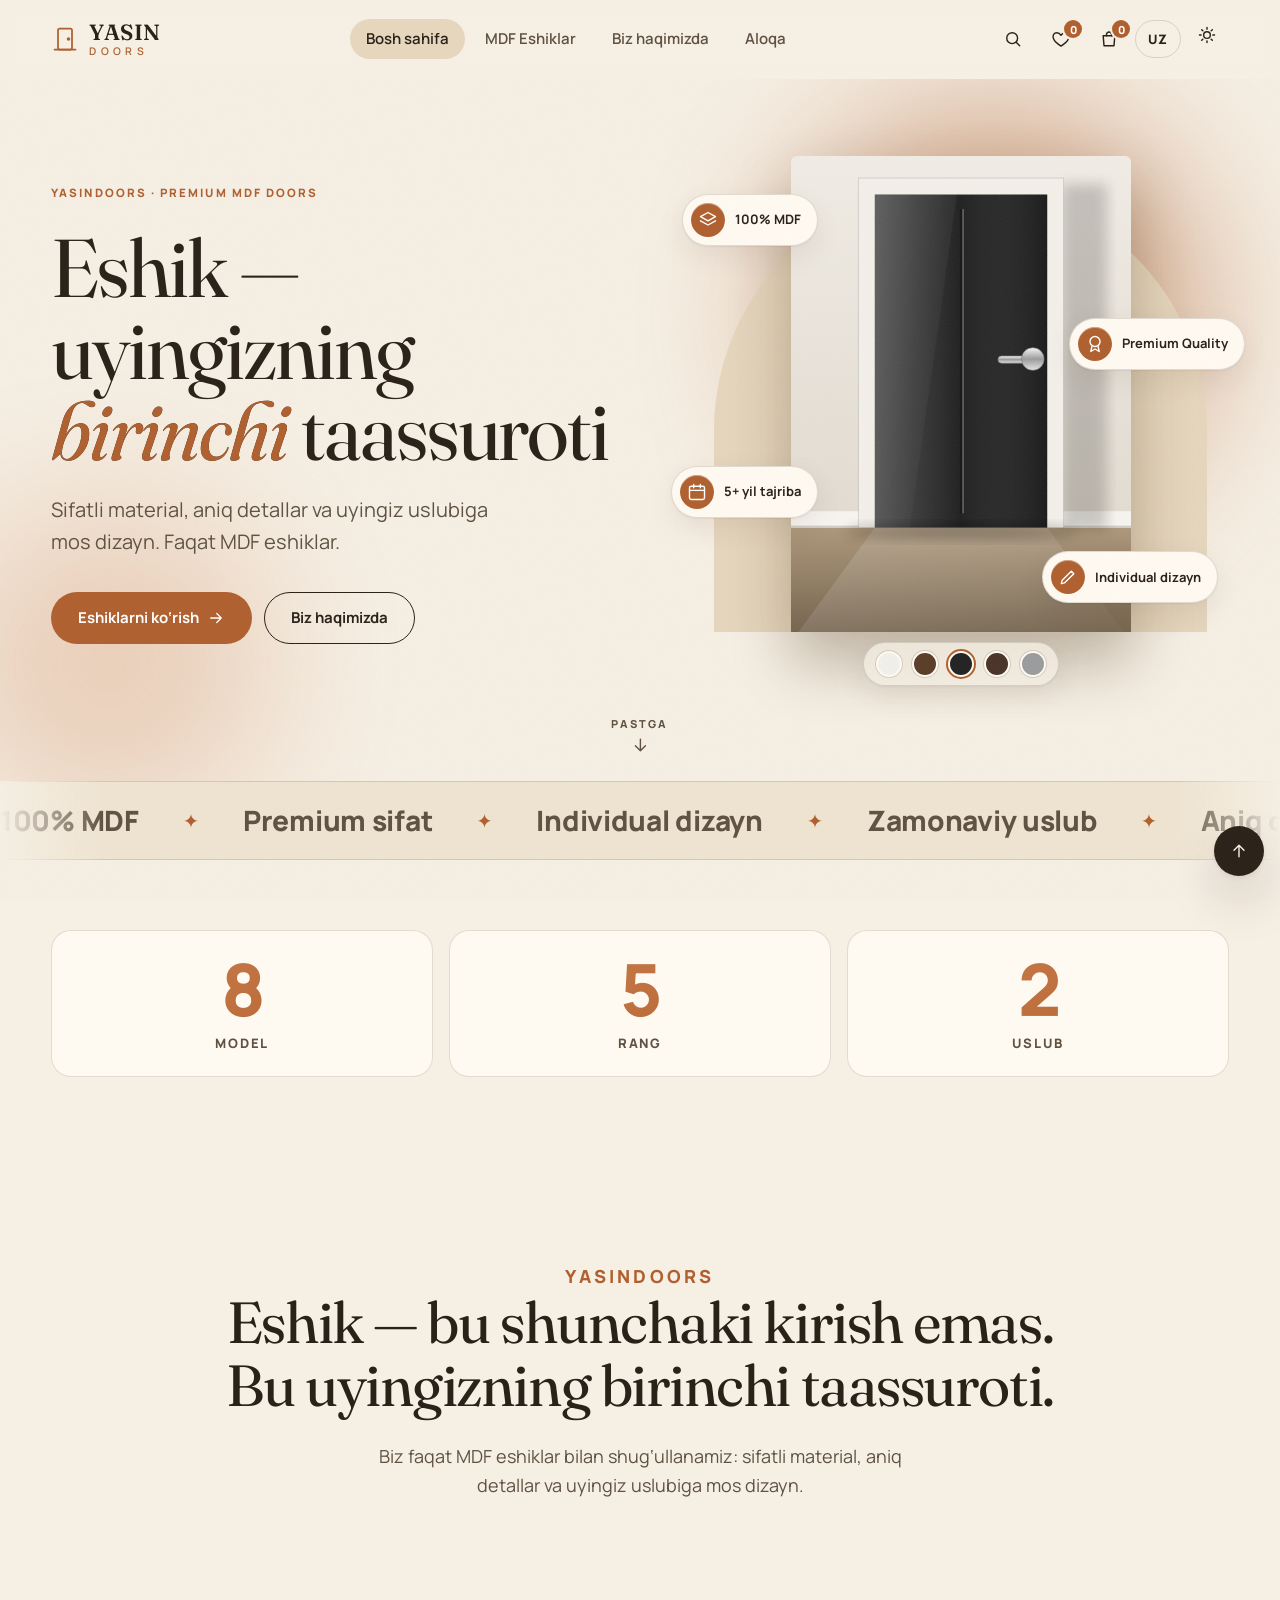
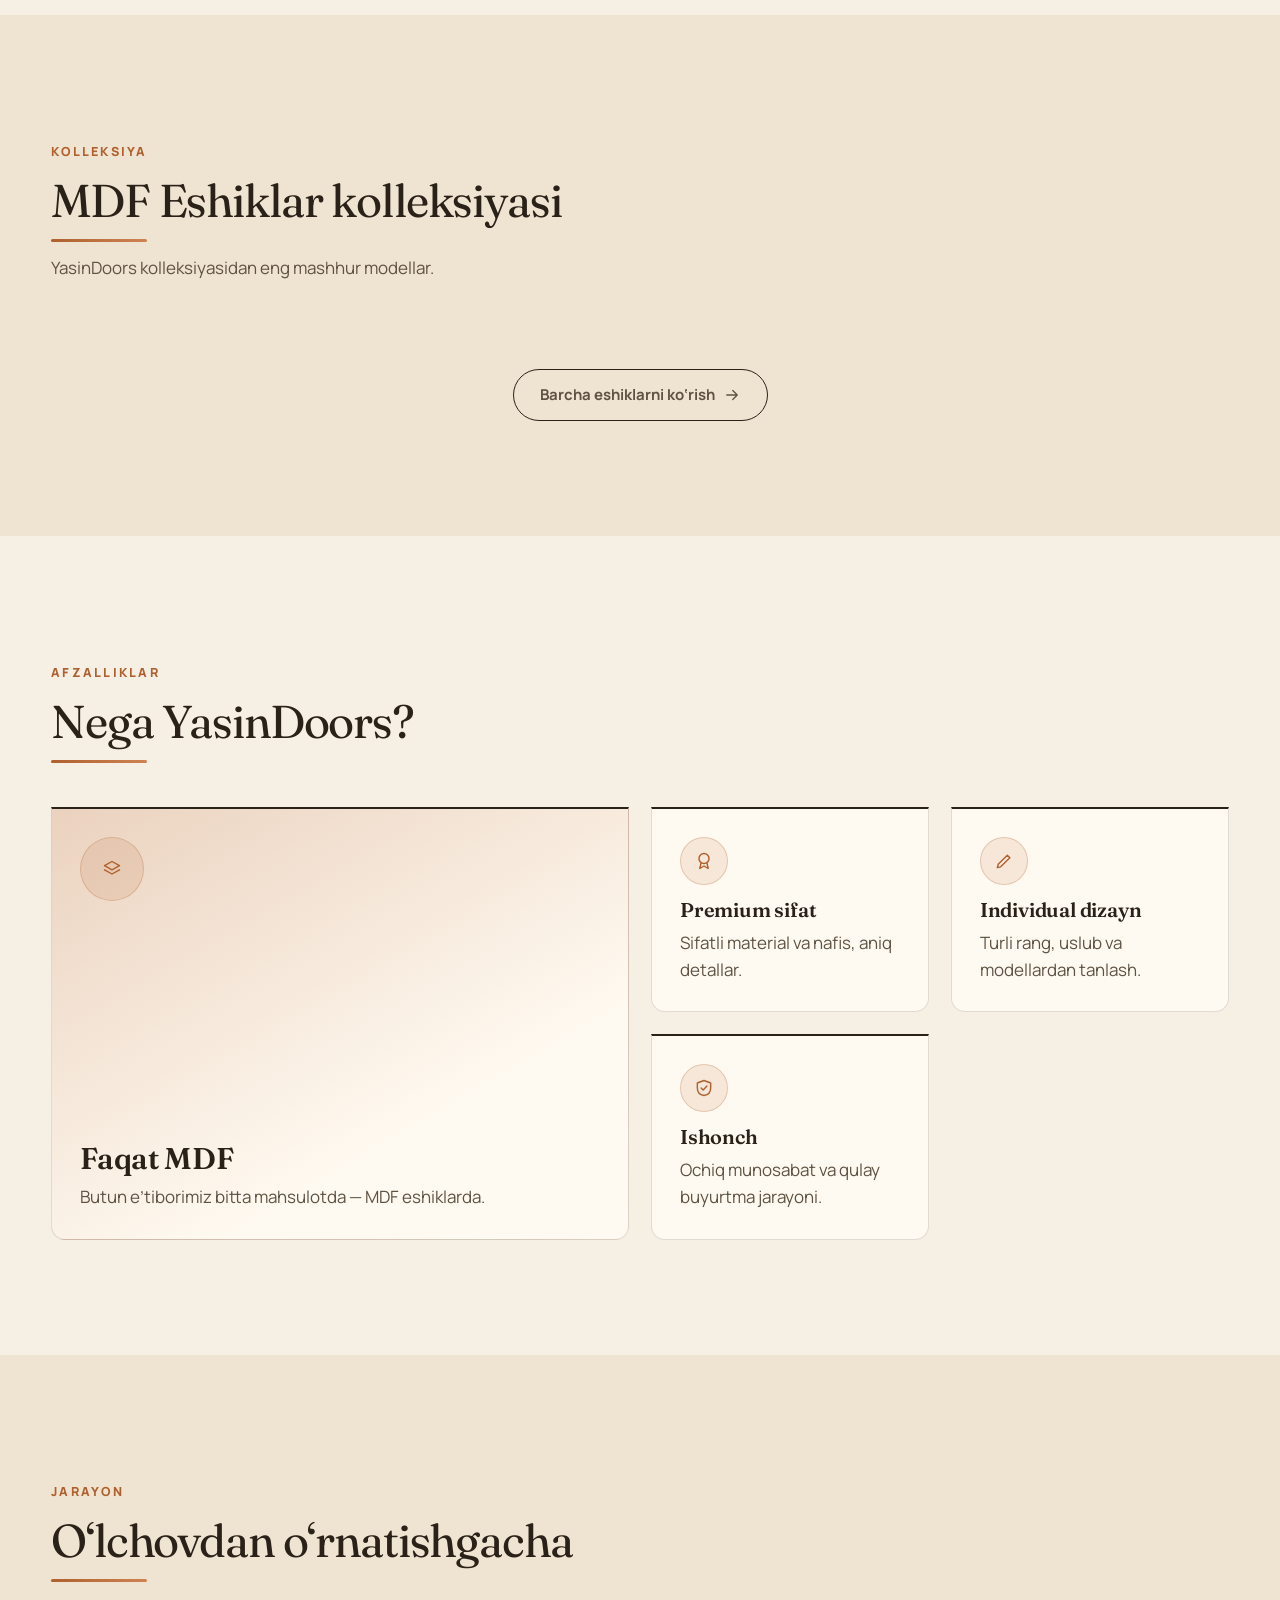
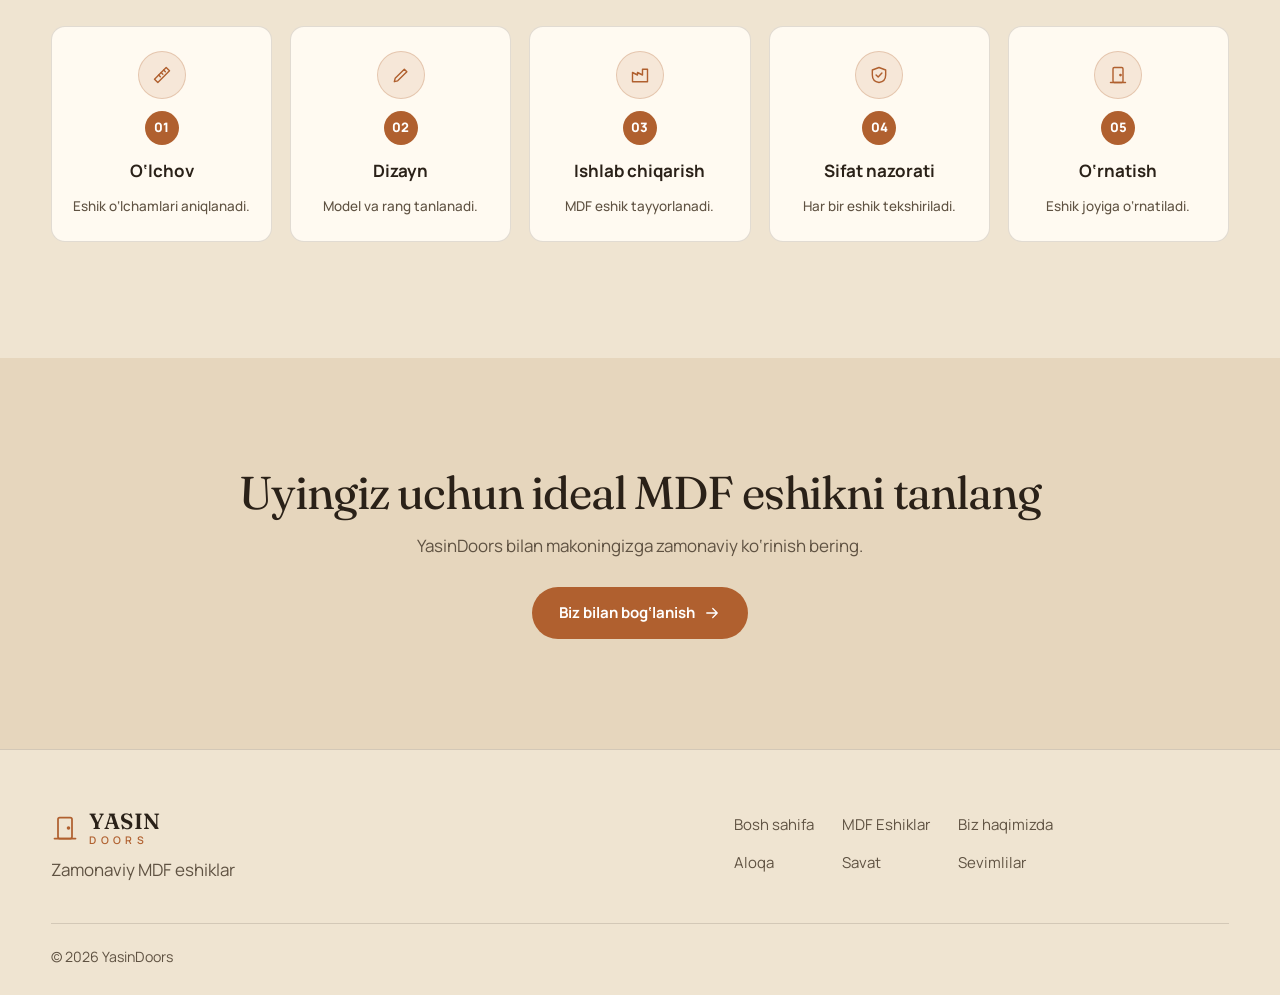
==== index.html @ 48dd549e "Bosh dizaynni Iliq Editorial uslubiga o'zgartirish Co-Authored-By: Claude Sonnet 5.5 <noreply@anthro" ====
<!DOCTYPE html>
<html lang="uz">
<head>
  <meta charset="UTF-8">
  <meta name="viewport" content="width=device-width, initial-scale=1.0">
  <title>Bosh sahifa — YasinDoors</title>
  <meta name="description" content="Yuqori sifat, zamonaviy dizayn va mustahkamlikni birlashtirgan MDF eshiklar.">
  <link rel="preconnect" href="https://fonts.googleapis.com">
  <link rel="preconnect" href="https://fonts.gstatic.com" crossorigin>
  <link href="https://fonts.googleapis.com/css2?family=Fraunces:opsz,wght@9..144,400;9..144,600&family=Manrope:wght@400;500;600;700;800&display=swap" rel="stylesheet">
  <link rel="stylesheet" href="style.css">
  <script>try{document.documentElement.dataset.theme=localStorage.getItem('theme')||(matchMedia('(prefers-color-scheme:dark)').matches?'dark':'light')}catch(e){}</script>
</head>
<body data-page="home">
  <a class="skip" href="#main">Asosiy kontentga o‘tish</a>
  <header class="header" id="site-header"></header>
  <main id="main">
    <section class="hero"><div class="container hero__in">
      <div class="reveal">
        <span class="badge-top"><span class="dot"></span>YASINDOORS · PREMIUM MDF DOORS</span>
        <h1>Eshik — uyingizning <em>birinchi</em> taassuroti</h1>
        <p class="lead">Sifatli material, aniq detallar va uyingiz uslubiga mos dizayn. Faqat MDF eshiklar.</p>
        <div class="hero__btns"><a href="doors.html" class="btn btn--p">Eshiklarni ko‘rish <span data-icon="arrow"></span></a><a href="about.html" class="btn btn--o">Biz haqimizda</a></div>
      </div>
      <div class="hero__vis reveal scale">
        <div class="hero__frame"><img data-door="3" alt="Interyerdagi eman rangli klassik MDF eshik" width="400" height="500"></div>
        <span class="float"><i data-icon="layers"></i>100% MDF</span><span class="float"><i data-icon="award"></i>Premium Quality</span>
        <span class="float"><i data-icon="cal"></i>5+ yil tajriba</span><span class="float"><i data-icon="pen"></i>Individual dizayn</span>
      </div>
    </div>
    <a class="scroll" href="#intro" aria-label="Pastga aylantirish"><span>Pastga</span><span data-icon="down"></span></a></section>
    <section class="section intro" id="intro"><div class="container reveal"><p class="eyebrow">YasinDoors</p>
      <h2>Eshik — bu shunchaki kirish emas.<br>Bu uyingizning birinchi taassuroti.</h2>
      <p>Biz faqat MDF eshiklar bilan shug‘ullanamiz: sifatli material, aniq detallar va uyingiz uslubiga mos dizayn.</p></div></section>
    <section class="section section--alt"><div class="container">
      <div class="head reveal"><p class="eyebrow">Kolleksiya</p><h2>MDF Eshiklar kolleksiyasi</h2><p>YasinDoors kolleksiyasidan eng mashhur modellar.</p></div>
      <div class="grid" id="featured"></div>
      <p class="more"><a href="doors.html" class="btn btn--o">Barcha eshiklarni ko‘rish <span data-icon="arrow"></span></a></p>
    </div></section>
    <section class="section"><div class="container">
      <div class="head reveal"><p class="eyebrow">Afzalliklar</p><h2>Nega YasinDoors?</h2></div>
      <div class="cards4"><article class="box reveal"><span class="ico" data-icon="layers"></span><h3>Faqat MDF</h3><p>Butun e’tiborimiz bitta mahsulotda — MDF eshiklarda.</p></article><article class="box reveal"><span class="ico" data-icon="award"></span><h3>Premium sifat</h3><p>Sifatli material va nafis, aniq detallar.</p></article><article class="box reveal"><span class="ico" data-icon="pen"></span><h3>Individual dizayn</h3><p>Turli rang, uslub va modellardan tanlash.</p></article><article class="box reveal"><span class="ico" data-icon="shield"></span><h3>Ishonch</h3><p>Ochiq munosabat va qulay buyurtma jarayoni.</p></article></div>
    </div></section>
    <section class="section section--alt"><div class="container">
      <div class="head reveal"><p class="eyebrow">Jarayon</p><h2>O‘lchovdan o‘rnatishgacha</h2></div>
      <ol class="timeline"><li class="reveal scale"><span class="ico" data-icon="ruler"></span><span class="num">01</span>O‘lchov<p>Eshik o‘lchamlari aniqlanadi.</p></li><li class="reveal scale"><span class="ico" data-icon="pen"></span><span class="num">02</span>Dizayn<p>Model va rang tanlanadi.</p></li><li class="reveal scale"><span class="ico" data-icon="factory"></span><span class="num">03</span>Ishlab chiqarish<p>MDF eshik tayyorlanadi.</p></li><li class="reveal scale"><span class="ico" data-icon="shield"></span><span class="num">04</span>Sifat nazorati<p>Har bir eshik tekshiriladi.</p></li><li class="reveal scale"><span class="ico" data-icon="door"></span><span class="num">05</span>O‘rnatish<p>Eshik joyiga o‘rnatiladi.</p></li></ol></div></section>
    <section class="cta" id="site-cta"></section>
  </main>
  <footer class="footer" id="site-footer"></footer>
  <script src="script.js"></script>
</body>
</html>
---- style.css ----
/* ===== YasinDoors — style.css (yagona CSS) ===== */
/* 1. Tokens */
:root{--bg:#faf8f5;--bg2:#f3efe9;--bg3:#ebe6de;--tx:#17150f;--tx2:#5e5a52;--card:#fff;--line:rgba(30,24,12,.1);
  --glass:rgba(250,248,245,.74);--glass2:rgba(255,255,255,.66);--acc:#a67443;--acc2:#c99764;--btn:#17150f;--btnTx:#fff;
  --sh1:0 1px 2px rgba(30,20,0,.05),0 10px 28px rgba(30,20,0,.07);--sh2:0 2px 4px rgba(30,20,0,.06),0 22px 48px rgba(30,20,0,.15);
  --r:20px;--t:.3s cubic-bezier(.2,.7,.2,1);--nh:78px;color-scheme:light}
:root[data-theme="dark"]{--bg:#111314;--bg2:#171a1c;--bg3:#1f2326;--tx:#f3f1ec;--tx2:#b9b5ac;--card:#181b1d;--line:rgba(255,255,255,.09);
  --glass:rgba(17,19,20,.74);--glass2:rgba(44,48,51,.55);--acc:#d9a56f;--acc2:#e8bd8c;--btn:#f3f1ec;--btnTx:#111314;
  --sh1:0 1px 2px rgba(0,0,0,.4),0 10px 28px rgba(0,0,0,.35);--sh2:0 2px 4px rgba(0,0,0,.5),0 22px 48px rgba(0,0,0,.6);color-scheme:dark}
/* 2. Base */
*{box-sizing:border-box;margin:0}html{scroll-behavior:smooth}
body{font-family:'Manrope',system-ui,sans-serif;font-size:17px;line-height:1.6;background:var(--bg);color:var(--tx);overflow-x:clip;
  transition:background var(--t),color var(--t);animation:fade .6s ease both}
body.lock{overflow:hidden}@keyframes fade{from{opacity:0}}
h1,h2,h3{letter-spacing:-.03em;line-height:1.1;font-weight:800}
h1{font-size:clamp(34px,6vw,70px)}h2{font-size:clamp(28px,4vw,46px)}h3{font-size:20px}
p{color:var(--tx2)}a{color:inherit;text-decoration:none}img{max-width:100%;display:block}
button{font:inherit;color:inherit;cursor:pointer;background:none;border:0}
:focus-visible{outline:2px solid var(--acc);outline-offset:3px}
.sr{position:absolute;left:-9999px}.skip{position:absolute;left:-999px;top:8px;background:var(--btn);color:var(--btnTx);padding:8px 14px;border-radius:8px;z-index:10001}.skip:focus{left:8px}
.container{width:min(1200px,92%);margin-inline:auto}
.section{padding:clamp(56px,9vw,130px) 0}.section--alt{background:var(--bg2)}
.eyebrow{font-size:12.5px;font-weight:800;letter-spacing:.18em;text-transform:uppercase;color:var(--acc);margin-bottom:14px}
.head{max-width:620px;margin-bottom:44px}.head p{margin-top:12px}.more{text-align:center;margin-top:44px}
.i{width:20px;height:20px;fill:none;stroke:currentColor;stroke-width:1.7;stroke-linecap:round;stroke-linejoin:round;flex:none}
[data-icon]{display:inline-flex}
.progress{position:fixed;top:0;left:0;height:2px;width:0;background:linear-gradient(90deg,var(--acc),var(--acc2));z-index:10000}
/* 3. Buttons */
.btn{display:inline-flex;align-items:center;justify-content:center;gap:8px;padding:13px 26px;border-radius:999px;font-size:15px;font-weight:700;
  border:1px solid transparent;transition:var(--t);min-height:48px;position:relative}
.btn--p{background:var(--btn);color:var(--btnTx);box-shadow:inset 0 1px 0 rgba(255,255,255,.2),var(--sh1)}
.btn--p:hover{transform:translateY(-2px);box-shadow:inset 0 1px 0 rgba(255,255,255,.2),var(--sh2)}
.btn--o{border-color:var(--line);background:var(--glass2);backdrop-filter:blur(10px)}.btn--o:hover{border-color:var(--tx);transform:translateY(-2px)}
.btn--glass{background:var(--glass);backdrop-filter:blur(12px);border-color:var(--line)}
.btn--sm{padding:10px 16px;min-height:44px;font-size:14px}.btn:active{transform:scale(.98)}.btn:disabled{opacity:.6;cursor:wait}
.btn .i{width:18px;height:18px}.btn:hover .i:last-child{transform:translateX(2px)}.btn .i{transition:var(--t)}
/* 4. Header */
.header{position:sticky;top:0;z-index:9999;background:var(--glass);backdrop-filter:blur(18px) saturate(1.5);-webkit-backdrop-filter:blur(18px) saturate(1.5);
  border-bottom:1px solid transparent;transition:var(--t)}
.header.scrolled{--nh:64px;border-color:var(--line);box-shadow:var(--sh1)}
.header__in{display:flex;align-items:center;justify-content:space-between;height:var(--nh);transition:height var(--t)}
.logo{display:flex;align-items:center;gap:10px}.logo .i{width:28px;height:28px;stroke-width:1.5;color:var(--acc)}
.logo__t{display:grid;line-height:1}.logo__t b{font-size:19px;font-weight:800;letter-spacing:.08em}.logo__t i{font-style:normal;font-size:10.5px;font-weight:600;letter-spacing:.42em;color:var(--acc);margin-top:3px}
.nav ul{list-style:none;padding:0;display:flex;gap:4px}
.nav a,.nav .link{padding:8px 16px;border-radius:999px;font-size:15px;font-weight:600;color:var(--tx2);transition:var(--t);display:flex;align-items:center;gap:10px}
.nav a:hover,.nav a.active{color:var(--tx);background:var(--bg3)}.nav .only-m{display:none}
.actions{display:flex;gap:4px;align-items:center}
.ibtn{position:relative;width:44px;height:44px;border-radius:50%;display:grid;place-items:center;transition:var(--t)}.ibtn:hover{background:var(--bg3)}
.badge,.count{min-width:18px;height:18px;padding:0 5px;border-radius:99px;background:var(--acc);color:#fff;font-size:11px;font-weight:800;display:inline-grid;place-items:center;line-height:1}
.ibtn .badge{position:absolute;top:3px;right:1px;box-shadow:0 0 0 2px var(--bg)}
.t-moon{display:none}[data-theme="dark"] .t-sun{display:none}[data-theme="dark"] .t-moon{display:inline-flex}
.burger{display:none}.burger span{display:block;width:20px;height:2px;background:currentColor;margin:5px auto;transition:var(--t);border-radius:2px}
.burger[aria-expanded="true"] span:nth-child(1){transform:translateY(7px) rotate(45deg)}.burger[aria-expanded="true"] span:nth-child(2){opacity:0}
.burger[aria-expanded="true"] span:nth-child(3){transform:translateY(-7px) rotate(-45deg)}
.tabbar{display:none}
/* 5. Hero */
.hero{position:relative;padding:clamp(36px,6vw,80px) 0 clamp(84px,9vw,120px);background:radial-gradient(800px 480px at 78% 30%,color-mix(in srgb,var(--acc) 16%,transparent),transparent 70%)}
.hero__in{display:grid;grid-template-columns:1.05fr .95fr;gap:48px;align-items:center}
.badge-top{display:inline-flex;align-items:center;gap:10px;padding:8px 16px;border:1px solid var(--line);border-radius:99px;font-size:11.5px;font-weight:800;letter-spacing:.14em;background:var(--glass2);backdrop-filter:blur(10px);margin-bottom:24px}
.badge-top .dot{width:7px;height:7px;border-radius:50%;background:var(--acc);box-shadow:0 0 0 4px color-mix(in srgb,var(--acc) 25%,transparent)}
.hero h1{margin-bottom:22px}.lead{font-size:clamp(17px,2vw,20px);max-width:480px;margin-bottom:34px}
.hero__btns{display:flex;gap:12px;flex-wrap:wrap}
.hero__vis{position:relative;display:grid;place-items:center;padding:20px}
.hero__frame{width:min(420px,100%);aspect-ratio:4/5;border-radius:28px;overflow:hidden;box-shadow:var(--sh2);border:1px solid var(--line)}
.hero__frame img{width:100%;height:100%;object-fit:cover;translate:0 var(--py,0px);scale:1.08}
.float{position:absolute;z-index:2;display:flex;align-items:center;gap:10px;padding:8px 16px 8px 8px;border-radius:16px;background:var(--glass2);border:1px solid var(--line);
  box-shadow:var(--sh2),inset 0 1px 0 rgba(255,255,255,.35);backdrop-filter:blur(16px);font-size:13px;font-weight:700;animation:float 7s ease-in-out infinite}
.float i{width:34px;height:34px;border-radius:11px;display:grid;place-items:center;color:#fff;background:linear-gradient(145deg,var(--acc2),var(--acc));box-shadow:inset 0 1px 0 rgba(255,255,255,.4)}
.float:nth-of-type(1){top:8%;left:-2%}.float:nth-of-type(2){top:34%;right:-3%;animation-delay:-2s}.float:nth-of-type(3){bottom:24%;left:-4%;animation-delay:-4s}.float:nth-of-type(4){bottom:6%;right:2%;animation-delay:-5s}
@keyframes float{50%{transform:translateY(-10px)}}
.scroll{position:absolute;bottom:26px;left:50%;transform:translateX(-50%);display:grid;justify-items:center;gap:2px;font-size:11px;font-weight:800;letter-spacing:.2em;text-transform:uppercase;color:var(--tx2)}
.scroll .i{animation:bob 1.8s ease-in-out infinite}@keyframes bob{50%{transform:translateY(6px)}}
.intro{text-align:center}.intro h2{font-size:clamp(28px,5vw,58px);max-width:900px;margin:0 auto 24px}.intro p{max-width:560px;margin:0 auto;font-size:18px}
/* 6. Cards, badges */
.grid{display:grid;grid-template-columns:repeat(auto-fill,minmax(250px,1fr));gap:26px}
.card{background:var(--card);border:1px solid var(--line);border-radius:var(--r);overflow:hidden;box-shadow:var(--sh1);transition:transform var(--t),box-shadow var(--t);display:flex;flex-direction:column}
.card:hover{transform:translateY(-6px);box-shadow:var(--sh2)}
.card__img{position:relative;aspect-ratio:4/5;overflow:hidden;background:var(--bg3)}
.card__img img{width:100%;height:100%;object-fit:cover;transition:transform .6s ease}.card:hover .card__img img{transform:scale(1.06)}
.pbadge{position:absolute;top:14px;left:14px;z-index:2;padding:5px 11px;border-radius:99px;font-size:10.5px;font-weight:800;letter-spacing:.14em;text-transform:uppercase;border:1px solid rgba(255,255,255,.35);
  box-shadow:0 4px 12px rgba(0,0,0,.18),inset 0 1px 0 rgba(255,255,255,.35);backdrop-filter:blur(8px)}
.pbadge--new{background:linear-gradient(135deg,rgba(255,255,255,.95),rgba(232,225,214,.8));color:#17150f}
.pbadge--best{background:linear-gradient(135deg,#c99764,#a67443);color:#fff}
.pbadge--premium{background:linear-gradient(135deg,#34302b,#15130f);color:#e8bd8c}
.pbadge--sale{background:linear-gradient(135deg,#cf5a42,#a63a26);color:#fff}
.pbadge--limited{background:rgba(20,18,14,.55);color:#f0c896;border-color:rgba(240,200,150,.6)}
.fav{position:absolute;top:12px;right:12px;z-index:3;width:44px;height:44px;border-radius:50%;display:grid;place-items:center;background:var(--glass);backdrop-filter:blur(10px);border:1px solid var(--line);transition:var(--t)}
.fav:hover{transform:scale(1.08)}.fav[aria-pressed="true"]{color:#d6365f;box-shadow:0 0 18px rgba(214,54,95,.35)}.fav[aria-pressed="true"] .i{fill:currentColor}
.fav.pop .i{animation:pop .45s ease}@keyframes pop{40%{transform:scale(1.4)}}
.spark{position:absolute;left:50%;top:50%;width:5px;height:5px;margin:-2.5px;border-radius:50%;background:#d6365f;animation:spark .6s ease-out forwards}
@keyframes spark{from{transform:rotate(var(--a)) translateY(0);opacity:1}to{transform:rotate(var(--a)) translateY(-26px);opacity:0}}
.card__ov{position:absolute;inset:0;display:grid;place-items:end center;padding:18px;background:linear-gradient(transparent 55%,rgba(0,0,0,.38));opacity:0;transition:var(--t);pointer-events:none}
.card__ov .btn{pointer-events:auto;transform:translateY(12px)}.card:hover .card__ov,.card:focus-within .card__ov{opacity:1}.card:hover .card__ov .btn,.card:focus-within .card__ov .btn{transform:none}
.card__body{padding:20px;display:flex;flex-direction:column;gap:6px;flex:1}.card__body p{font-size:14.5px;flex:1}
.tag{font-size:11.5px;font-weight:800;letter-spacing:.14em;text-transform:uppercase;color:var(--acc)}
.price{font-size:20px;font-weight:800;color:var(--tx);letter-spacing:-.02em}.price s{font-size:14px;font-weight:600;color:var(--tx2);margin-left:8px}
.card__act{display:flex;gap:8px;margin-top:10px}.card__act .btn{flex:1}.btn.touch{display:none}
@media(hover:none){.card__ov{display:none}.btn.touch{display:inline-flex}}
/* 7. Page hero, catalogue tools */
.phero{padding:clamp(48px,7vw,90px) 0 clamp(30px,4vw,50px);background:var(--bg2);border-bottom:1px solid var(--line)}.phero p{max-width:560px;margin-top:14px}
.tools{display:flex;gap:12px;flex-wrap:wrap;margin-bottom:18px}
.search{position:relative;flex:1;min-width:240px;max-width:460px}.search [data-icon]{position:absolute;left:16px;top:14px;color:var(--tx2)}.search .field{padding-left:46px}
.field,.select{height:50px;padding:0 18px;border-radius:14px;border:1px solid var(--line);background:var(--card);color:var(--tx);font:inherit;font-size:15px;transition:var(--t);width:100%}
.field:focus,.select:focus{border-color:var(--acc);box-shadow:0 0 0 4px color-mix(in srgb,var(--acc) 18%,transparent);outline:0}
.select{width:auto;min-width:230px;appearance:none;padding-right:44px;cursor:pointer;background:var(--card) url("data:image/svg+xml;utf8,<svg xmlns='http://www.w3.org/2000/svg' viewBox='0 0 24 24' fill='none' stroke='%23999' stroke-width='2' stroke-linecap='round'><path d='M6 9l6 6 6-6'/></svg>") right 14px center/18px no-repeat}
.chips{display:flex;gap:8px;flex-wrap:wrap;margin-bottom:34px}
.chip{padding:10px 20px;min-height:44px;border-radius:99px;border:1px solid var(--line);font-size:14px;font-weight:700;transition:var(--t);background:var(--card);white-space:nowrap}
.chip:hover{border-color:var(--tx)}.chip[aria-pressed="true"]{background:var(--btn);color:var(--btnTx);border-color:var(--btn);box-shadow:var(--sh1)}
.empty{text-align:center;padding:64px 0;grid-column:1/-1;display:grid;justify-items:center;gap:8px}.empty .i{width:44px;height:44px;color:var(--acc)}.empty .btn{margin-top:14px}
/* 8. Content blocks */
.cards4{display:grid;grid-template-columns:repeat(4,1fr);gap:22px}
.box{background:var(--card);border:1px solid var(--line);border-radius:var(--r);padding:28px;transition:var(--t)}.box:hover{transform:translateY(-4px);box-shadow:var(--sh1)}
.box h3{margin:14px 0 8px}.ico{width:48px;height:48px;border-radius:14px;display:grid;place-items:center;color:var(--acc);background:color-mix(in srgb,var(--acc) 12%,transparent);border:1px solid color-mix(in srgb,var(--acc) 25%,transparent)}
.split{display:grid;grid-template-columns:1fr 1fr;gap:60px;align-items:center}.split p{margin:16px 0 24px}
.vis{border-radius:var(--r);overflow:hidden;aspect-ratio:4/5;max-width:420px;box-shadow:var(--sh2);border:1px solid var(--line);width:100%;justify-self:center}.vis img{width:100%;height:100%;object-fit:cover}
.timeline{list-style:none;padding:0;display:grid;grid-template-columns:repeat(5,1fr);gap:18px}
.timeline li{background:var(--card);border:1px solid var(--line);border-radius:var(--r);padding:24px 18px;text-align:center;font-weight:700;display:grid;justify-items:center;gap:12px;position:relative}
.num{width:34px;height:34px;border-radius:50%;display:grid;place-items:center;font-size:13px;font-weight:800;color:#fff;background:linear-gradient(145deg,var(--acc2),var(--acc));box-shadow:0 4px 12px color-mix(in srgb,var(--acc) 40%,transparent),inset 0 1px 0 rgba(255,255,255,.4)}
.timeline li p{font-size:13.5px;font-weight:500}
.cta{padding:clamp(60px,9vw,110px) 0;text-align:center;background:var(--bg3)}.cta p{margin:14px auto 28px;max-width:520px}
.contact{display:grid;grid-template-columns:1fr 1.1fr;gap:52px}.info{list-style:none;padding:0;margin-top:26px;display:grid;gap:12px}
.info li{display:flex;gap:16px;align-items:center;padding:16px 20px;border:1px solid var(--line);border-radius:16px;background:var(--card)}
.info span.t{display:block;font-size:13px;color:var(--tx2)}.info b{font-size:16px}.note{margin-top:14px;font-size:14px}
/* 9. Forms (floating labels) */
.form,.order-form{display:grid;gap:16px}.form{background:var(--card);border:1px solid var(--line);border-radius:var(--r);padding:32px;box-shadow:var(--sh1)}
.fl{position:relative}.fl .field{padding:22px 16px 6px;height:56px}.fl textarea.field{height:auto;min-height:110px;resize:vertical;padding-top:26px}
.fl label{position:absolute;left:17px;top:16px;color:var(--tx2);font-size:15px;pointer-events:none;transition:var(--t);transform-origin:left}
.fl .field:focus+label,.fl .field:not(:placeholder-shown)+label{top:7px;font-size:11.5px;font-weight:700;color:var(--acc)}
.err{color:#d6365f;font-size:13px;margin-top:4px}.err:empty{display:none}.field.bad{border-color:#d6365f}
.notice{display:flex;gap:10px;align-items:center;padding:12px 16px;border-radius:14px;background:rgba(214,54,95,.1);border:1px solid rgba(214,54,95,.35);color:#d6365f;font-size:14px;font-weight:600}.notice:empty{display:none}
/* 10. Cart */
.cart{display:grid;grid-template-columns:1fr 370px;gap:30px;align-items:start}
.row{display:grid;grid-template-columns:96px 1fr auto auto auto;gap:18px;align-items:center;padding:16px;background:var(--card);border:1px solid var(--line);border-radius:var(--r);margin-bottom:12px}
.row img{width:96px;aspect-ratio:4/5;object-fit:cover;border-radius:14px}.row h3{font-size:17px}.row .sub{font-weight:800;min-width:110px;text-align:right}
.qty{display:flex;align-items:center;border:1px solid var(--line);border-radius:99px;background:var(--bg2)}.qty button{width:44px;height:44px;border-radius:50%;display:grid;place-items:center}.qty button:hover{background:var(--bg3)}.qty span{min-width:26px;text-align:center;font-weight:800}
.rm{width:44px;height:44px;border-radius:50%;display:grid;place-items:center;color:var(--tx2);transition:var(--t)}.rm:hover{color:#d6365f;background:rgba(214,54,95,.1)}
.sum{position:sticky;top:94px;background:var(--card);border:1px solid var(--line);border-radius:var(--r);padding:28px;box-shadow:var(--sh2)}
.sum dl{display:flex;justify-content:space-between;margin:14px 0;color:var(--tx2)}.sum dd{font-weight:800;color:var(--tx);margin:0}.sum dl.total{border-top:1px solid var(--line);padding-top:16px;font-size:19px;color:var(--tx)}
.sum .btn{width:100%;margin-top:10px;min-height:54px;font-size:16px}
/* 11. Footer */
.footer{background:var(--bg2);border-top:1px solid var(--line);padding:60px 0 26px}
.footer__in{display:grid;grid-template-columns:1.3fr 1fr;gap:40px;margin-bottom:40px}.footer__in p{margin-top:10px}
.footer ul{list-style:none;padding:0;display:grid;grid-template-columns:repeat(3,auto);gap:10px 28px;justify-content:start}.footer ul a{color:var(--tx2);font-size:15px;transition:var(--t)}.footer ul a:hover{color:var(--tx)}
.footer small{display:block;border-top:1px solid var(--line);padding-top:22px;color:var(--tx2)}
.social{display:flex;gap:10px;margin-top:18px}.social a{width:44px;height:44px;border:1px solid var(--line);border-radius:50%;display:grid;place-items:center;transition:var(--t)}.social a:hover{background:var(--btn);color:var(--btnTx);transform:translateY(-2px)}
/* 12. Modal, toast, states */
.modal{position:fixed;inset:0;z-index:10010;display:grid;place-items:center;padding:20px;background:rgba(10,8,4,.55);backdrop-filter:blur(8px);opacity:0;visibility:hidden;transition:opacity var(--t),visibility var(--t)}
.modal.open{opacity:1;visibility:visible}
.modal__box{background:var(--card);border:1px solid var(--line);border-radius:28px;width:min(940px,100%);max-height:92vh;overflow:auto;display:grid;grid-template-columns:1fr 1fr;position:relative;transform:translateY(20px) scale(.96);transition:transform var(--t);box-shadow:var(--sh2)}
.modal.open .modal__box{transform:none}.modal__box.order{grid-template-columns:1fr;width:min(520px,100%)}
.modal__img{background:var(--bg3);min-height:100%}.modal__img img{width:100%;height:100%;object-fit:cover;aspect-ratio:4/5}
.modal__txt{padding:38px 34px;display:flex;flex-direction:column;gap:12px}.modal__x{position:absolute;top:14px;right:14px;width:44px;height:44px;border-radius:50%;background:var(--glass);backdrop-filter:blur(8px);display:grid;place-items:center;z-index:5}
.modal__txt h2{font-size:34px}.modal__txt .price{font-size:26px}
.spec{list-style:none;padding:0;border-top:1px solid var(--line)}.spec li{display:flex;justify-content:space-between;padding:10px 0;border-bottom:1px solid var(--line);font-size:15px}.spec span{color:var(--tx2)}
.order-form{padding:36px 30px}.order-form h2{font-size:28px}
.state{padding:54px 30px;text-align:center;display:grid;gap:12px;justify-items:center}
.bigcheck{width:84px;height:84px;fill:none;stroke:var(--acc);stroke-width:2.6;stroke-linecap:round;stroke-linejoin:round}
.bigcheck circle{stroke-dasharray:152;stroke-dashoffset:152;animation:draw .6s ease forwards}.bigcheck path{stroke-dasharray:40;stroke-dashoffset:40;animation:draw .4s .5s ease forwards}
@keyframes draw{to{stroke-dashoffset:0}}
.toasts{position:fixed;bottom:20px;left:50%;transform:translateX(-50%);z-index:10020;display:grid;gap:10px;width:max-content;max-width:92vw}
.toast{display:flex;align-items:center;gap:10px;background:var(--btn);color:var(--btnTx);padding:12px 20px;border-radius:99px;font-size:14.5px;font-weight:700;box-shadow:var(--sh2);animation:tin .35s ease both}
.toast .i{color:var(--acc2)}.toast.out{animation:tout .3s ease both}@keyframes tin{from{opacity:0;transform:translateY(16px)}}@keyframes tout{to{opacity:0;transform:translateY(10px)}}
/* 13. Reveal */
.reveal{opacity:0;transform:translateY(26px);transition:opacity .7s ease,transform .7s ease}.reveal.scale{transform:scale(.95)}.reveal.in{opacity:1;transform:none}
/* 14. Responsive */
@media(max-width:1200px){.cards4{gap:16px}.timeline{gap:12px}.hero__in{gap:28px}}
@media(max-width:992px){.cards4{grid-template-columns:repeat(2,1fr)}.timeline{grid-template-columns:repeat(2,1fr)}.cart,.contact,.split,.footer__in{grid-template-columns:1fr}.sum{position:static}.split{gap:34px}}
@media(max-width:900px){
  .burger{display:block}
  .nav{position:absolute;top:100%;left:0;right:0;background:var(--bg);border-bottom:1px solid var(--line);padding:14px 4% 22px;transform:translateY(-10px);opacity:0;visibility:hidden;transition:var(--t);max-height:calc(100vh - 80px);overflow:auto}
  .nav.open{transform:none;opacity:1;visibility:visible}.nav ul{flex-direction:column}.nav a,.nav .link{padding:14px 16px;font-size:17px;width:100%;border-radius:12px}.nav .only-m{display:block}
  .hero__in{grid-template-columns:1fr}.hero__vis{order:-1}.hero__frame{width:min(300px,78%)}
}
@media(max-width:768px){
  :root{--nh:64px}body{font-size:16px;padding-bottom:76px}.hm{display:none}.float:nth-of-type(n+3){display:none}.float{font-size:12px}
  .tabbar{display:grid;grid-template-columns:repeat(4,1fr);position:fixed;bottom:0;left:0;right:0;z-index:9990;background:var(--glass);backdrop-filter:blur(18px);border-top:1px solid var(--line);padding:6px 8px calc(6px + env(safe-area-inset-bottom))}
  .tabbar a{display:grid;justify-items:center;gap:2px;padding:6px 0;min-height:48px;font-size:11px;font-weight:700;color:var(--tx2);position:relative;border-radius:12px}.tabbar a.active{color:var(--acc)}
  .tabbar .badge{position:absolute;top:0;left:calc(50% + 6px)}.toasts{bottom:88px}
  .modal__box{grid-template-columns:1fr}.modal__img img{aspect-ratio:16/11}.modal__txt{padding:24px}
  .row{grid-template-columns:76px 1fr;gap:12px}.row img{width:76px}.row .qty,.row .sub,.row .rm{grid-column:2}.row .sub{text-align:left}
  .footer ul{grid-template-columns:repeat(2,auto)}.select{width:100%}
  .chips{flex-wrap:nowrap;overflow-x:auto;margin-inline:-4vw;padding:0 4vw 6px;scrollbar-width:none}.chips::-webkit-scrollbar{display:none}
}
@media(max-width:480px){.grid{gap:16px}.cards4,.timeline{grid-template-columns:1fr}.form{padding:22px}.order-form{padding:30px 20px}.modal{padding:10px}.hero__btns .btn{width:100%}.scroll{display:none}}
@media(prefers-reduced-motion:reduce){*{animation-duration:.01ms!important;animation-iteration-count:1!important;transition-duration:.01ms!important;scroll-behavior:auto!important}.reveal{opacity:1;transform:none}.spark{display:none}}

/* ===== 15. Yangi qismlar: promo, solishtirish, filtrlar, mahsulot sahifasi, konstruktor, FAQ ===== */
@view-transition{navigation:auto}
.promo{background:var(--btn);color:var(--btnTx);font-size:14px;font-weight:600}.promo[hidden]{display:none}
.promo__in{display:flex;gap:16px;align-items:center;justify-content:center;padding:10px 0;text-align:center;flex-wrap:wrap}
.promo__in span,.promo__in a{display:inline-flex;align-items:center;gap:8px}.promo__in a{text-decoration:underline;text-underline-offset:3px;color:var(--acc2)}
.disc{display:inline-block;margin-left:8px;padding:2px 8px;border-radius:99px;background:#cf5a42;color:#fff;font-size:12px;font-weight:800;vertical-align:middle}
.price s{white-space:nowrap}
.header .lang{width:auto;padding:0 12px;font-size:13px;font-weight:800;letter-spacing:.06em;border:1px solid var(--line);border-radius:99px;height:38px}
.fav.cmpb{top:64px}.fav.cmpb[aria-pressed="true"]{color:var(--acc);box-shadow:0 0 18px color-mix(in srgb,var(--acc) 40%,transparent)}.fav.cmpb[aria-pressed="true"] .i{fill:none}
.cmpbar{position:fixed;left:0;right:0;bottom:0;z-index:9991;background:var(--glass);backdrop-filter:blur(18px);border-top:1px solid var(--line);box-shadow:0 -10px 30px rgba(0,0,0,.12)}
.cmpbar[hidden]{display:none}.cmpbar__in{display:flex;align-items:center;justify-content:space-between;gap:12px;padding:10px 0;font-weight:700}
.cmpbar__in>span:first-child{display:flex;align-items:center;gap:8px}.cmpbar__a{display:flex;gap:8px}
.modal__box.cmp{grid-template-columns:1fr;width:min(960px,100%)}.cmpwrap{padding:34px 28px}.cmpwrap h2{font-size:28px;margin-bottom:20px}
.tscroll{overflow-x:auto}.cmpt{border-collapse:collapse;width:100%;min-width:560px}.cmpt th,.cmpt td{padding:12px;border-bottom:1px solid var(--line);text-align:left;vertical-align:middle;font-size:15px}
.cmpt thead th{position:relative;padding-right:46px;font-weight:800}.cmpt thead .rm{position:absolute;right:0;top:6px}.cmpt tbody th{color:var(--tx2);font-weight:600;width:110px}
.cmpimg{width:110px}.cmpimg img{border-radius:12px;aspect-ratio:4/5;object-fit:cover}
/* skeleton */
.sk{border-radius:var(--r);border:1px solid var(--line);overflow:hidden;background:var(--card)}
.sk i,.sk b,.sk u{display:block;background:linear-gradient(100deg,var(--bg3) 30%,var(--bg2) 50%,var(--bg3) 70%);background-size:300% 100%;animation:shim 1.3s linear infinite}
.sk i{aspect-ratio:4/5}.sk b{height:14px;margin:18px 20px 8px;width:60%;border-radius:8px}.sk u{height:14px;margin:0 20px 22px;width:40%;border-radius:8px;text-decoration:none}
@keyframes shim{to{background-position:-100% 0}}
.card__img,.modal__img,.hero__frame{background:linear-gradient(100deg,var(--bg3) 30%,var(--bg2) 50%,var(--bg3) 70%);background-size:300% 100%}
/* katalog filtrlari */
.frow{display:flex;gap:12px;flex-wrap:wrap;align-items:flex-end;margin-bottom:18px}
.frow label{display:grid;gap:6px;font-size:12.5px;font-weight:800;letter-spacing:.08em;text-transform:uppercase;color:var(--tx2)}
.frow .select,.frow .field{min-width:150px;width:auto;height:46px;font-weight:500;text-transform:none;letter-spacing:0}.frow .field[type=number]{width:130px;min-width:0}
.resline{display:flex;justify-content:space-between;align-items:center;gap:12px;margin-bottom:20px;color:var(--tx2);font-size:14px;flex-wrap:wrap}
.suggest{position:absolute;left:0;right:0;top:calc(100% + 6px);z-index:30;background:var(--card);border:1px solid var(--line);border-radius:16px;box-shadow:var(--sh2);overflow:hidden;list-style:none;padding:6px}
.suggest[hidden]{display:none}.suggest a{display:flex;align-items:center;gap:12px;padding:8px 10px;border-radius:12px;font-weight:600;font-size:15px}
.suggest a:hover,.suggest a.on{background:var(--bg3)}.suggest img{width:34px;height:42px;border-radius:8px;object-fit:cover}.suggest small{display:block;color:var(--tx2);font-weight:500}
/* bosh sahifa */
.tabsrow{display:flex;justify-content:space-between;gap:16px;align-items:flex-end;flex-wrap:wrap;margin-bottom:34px}.tabsrow .head{margin:0}.tabsrow .chips{margin:0}
.swatches{display:flex;gap:14px;flex-wrap:wrap}.sw{display:grid;justify-items:center;gap:8px;font-size:14px;font-weight:700;padding:14px 18px;min-width:96px;border:1px solid var(--line);border-radius:var(--r);background:var(--card);transition:var(--t)}
.sw:hover{transform:translateY(-3px);box-shadow:var(--sh1)}.sw i{width:44px;height:44px;border-radius:50%;border:1px solid var(--line);box-shadow:inset 0 2px 6px rgba(0,0,0,.2)}
.cfg{display:grid;grid-template-columns:.9fr 1.1fr;gap:44px;align-items:start}
.cfg__vis{border-radius:var(--r);overflow:hidden;aspect-ratio:4/5;max-width:400px;width:100%;border:1px solid var(--line);box-shadow:var(--sh2);justify-self:center}.cfg__vis img{width:100%;height:100%;object-fit:cover}
.cfg__f{display:grid;gap:20px}.cfg__f h3{font-size:14px;letter-spacing:.1em;text-transform:uppercase;color:var(--tx2);margin-bottom:10px}
.opts{display:flex;gap:8px;flex-wrap:wrap}.opt{display:inline-flex;align-items:center;gap:8px;padding:10px 16px;min-height:44px;border-radius:99px;border:1px solid var(--line);background:var(--card);font-weight:700;font-size:14px;transition:var(--t)}
.opt i{width:18px;height:18px;border-radius:50%;border:1px solid var(--line)}.opt[aria-pressed="true"]{background:var(--btn);color:var(--btnTx);border-color:var(--btn)}
.dims{display:grid;grid-template-columns:1fr 1fr;gap:12px}.dims .field{height:50px}.dims label{display:grid;gap:6px;font-size:13px;color:var(--tx2);font-weight:600}
.cfg__sum{border:1px solid var(--line);border-radius:var(--r);background:var(--card);padding:20px 22px}.cfg__sum dl{display:flex;justify-content:space-between;gap:12px;padding:7px 0;border-bottom:1px solid var(--line);font-size:15px}.cfg__sum dl:last-of-type{border:0}.cfg__sum dt{color:var(--tx2)}.cfg__sum dd{font-weight:700;margin:0;text-align:right}
.faq{max-width:820px;display:grid;gap:12px}.faq details{background:var(--card);border:1px solid var(--line);border-radius:16px;padding:0 22px;transition:var(--t)}
.faq summary{cursor:pointer;list-style:none;display:flex;justify-content:space-between;align-items:center;gap:16px;padding:18px 0;font-weight:700;font-size:17px;min-height:48px}.faq summary::-webkit-details-marker{display:none}
.faq summary::after{content:"+";font-size:24px;color:var(--acc);transition:var(--t)}.faq details[open] summary::after{transform:rotate(45deg)}.faq details p{padding:0 0 20px}
/* mahsulot sahifasi */
.crumbs{display:flex;gap:8px;flex-wrap:wrap;font-size:14px;color:var(--tx2);margin-bottom:26px}.crumbs a:hover{color:var(--tx)}
.pdp{display:grid;grid-template-columns:1.05fr .95fr;gap:52px;align-items:start}
.gal{display:grid;gap:12px}.gal__main{position:relative;border-radius:var(--r);overflow:hidden;aspect-ratio:4/5;border:1px solid var(--line);box-shadow:var(--sh2);background:var(--bg3);cursor:zoom-in;width:100%}
.gal__main img{width:100%;height:100%;object-fit:cover;transition:transform .5s ease}.gal__main:hover img{transform:scale(1.04)}
.gal__zoom{position:absolute;right:14px;bottom:14px;width:44px;height:44px;border-radius:50%;background:var(--glass);backdrop-filter:blur(8px);display:grid;place-items:center;border:1px solid var(--line)}
.thumbs{display:flex;gap:10px;flex-wrap:wrap}.thumbs button{width:72px;aspect-ratio:4/5;border-radius:12px;overflow:hidden;border:2px solid transparent;opacity:.7}.thumbs button[aria-pressed="true"]{border-color:var(--acc);opacity:1}.thumbs img{width:100%;height:100%;object-fit:cover}
.pinfo{display:grid;gap:14px}.pinfo h1{font-size:clamp(30px,4vw,48px)}.pinfo .price{font-size:30px}.pbuy{display:flex;gap:10px;flex-wrap:wrap;align-items:center}.pbuy .btn--p{flex:1;min-width:180px}
.modal__box.lb{grid-template-columns:1fr;width:min(900px,100%);background:#0c0b09;border-color:#333;overflow:auto}.lb__in{display:grid;place-items:center;padding:8px;min-height:60vh;max-height:90vh;overflow:auto}
.lb__in img{max-width:100%;max-height:86vh;cursor:zoom-in;border-radius:12px;transition:transform .3s}.lb__in.z{place-items:start}.lb__in.z img{max-width:none;max-height:none;width:180%;cursor:zoom-out}
.related{margin-top:70px}
/* suzuvchi tugmalar */
.fabs{position:fixed;right:16px;bottom:24px;z-index:9980;display:grid;gap:10px}.fab{width:50px;height:50px;border-radius:50%;display:grid;place-items:center;background:var(--btn);color:var(--btnTx);box-shadow:var(--sh2);transition:var(--t)}
.fab:hover{transform:translateY(-3px)}.fab.tg{background:linear-gradient(145deg,var(--acc2),var(--acc));color:#fff}.fab[hidden]{display:none}.totop{opacity:0;visibility:hidden}.totop.show{opacity:1;visibility:visible}
.nf{min-height:60vh;display:grid;place-items:center;text-align:center;padding:60px 0}.nf b{display:block;font-size:clamp(90px,18vw,180px);line-height:1;font-weight:800;letter-spacing:-.06em;background:linear-gradient(145deg,var(--acc2),var(--acc));-webkit-background-clip:text;background-clip:text;color:transparent}
.nf p{margin:14px 0 26px}
@media(max-width:992px){.cfg,.pdp{grid-template-columns:1fr}.pdp{gap:30px}}
@media(max-width:768px){.fabs{bottom:calc(86px + env(safe-area-inset-bottom))}body:has(.cmpbar:not([hidden])) .fabs{bottom:calc(150px + env(safe-area-inset-bottom))}.cmpbar{bottom:62px}.cmpwrap{padding:26px 16px}.frow .select,.frow .field{flex:1}.frow label{flex:1 1 140px}
  .header .lang{height:34px;padding:0 9px}.tabsrow .chips{margin-inline:0}.promo__in{font-size:13px}}
@media(max-width:480px){.dims{grid-template-columns:1fr}.frow .field[type=number]{width:100%}.thumbs button{width:60px}}
/* tuzatish: img width/height atributlari aspect-ratio ni buzmasin */
.row img,.cmpimg img{height:auto}
.cmpimg{width:100%;max-width:130px}.cmpimg img{width:100%}
.cmpwrap h2{padding-right:56px}
.cmpt{table-layout:fixed;min-width:520px}.cmpt tbody th{width:96px}.cmpt thead th a{display:block;overflow-wrap:anywhere}
@media(max-width:600px){.cmpt th,.cmpt td{padding:10px 8px;font-size:14px}.cmpt tbody th{width:78px}.cmpimg{max-width:96px}.cmpwrap h2{font-size:22px}}
/* telefon: katalogda qatorda 2 ta eshik */
@media(max-width:600px){
  .grid{grid-template-columns:repeat(2,minmax(0,1fr));gap:10px}
  .card{border-radius:16px}.card:hover{transform:none}
  .card__body{padding:11px 10px 12px;gap:4px}.card__body p{display:none}
  .card__body h3{font-size:14.5px;line-height:1.25}.card .tag{font-size:10.5px;letter-spacing:.04em}
  .card .price{font-size:14.5px;display:flex;flex-wrap:wrap;align-items:baseline;gap:2px 6px}.card .price s{font-size:12px}.card .price .disc{font-size:11px;padding:2px 6px}
  .card__act{margin-top:6px}.card__act .btn{padding:0 8px;min-height:40px;font-size:13px;gap:5px}.card__act .btn.touch{display:none}
  .card .pbadge{top:8px;left:8px;font-size:9.5px;padding:4px 8px;letter-spacing:.05em}
  .card .fav{width:34px;height:34px;top:8px;right:8px}.card .fav.cmpb{top:48px}.card .fav .i{width:17px;height:17px}
  .sk b{margin:12px 12px 6px}.sk u{margin:0 12px 14px}
}
/* telefon: "Nega YasinDoors" va "Jarayon" ham qatorda 2 tadan */
@media(max-width:600px){
  .cards4,.timeline{grid-template-columns:repeat(2,minmax(0,1fr));gap:10px}
  .box{padding:16px 14px;border-radius:16px}.box:hover{transform:none}.box h3{font-size:16px;margin:10px 0 6px}.box p{font-size:13.5px;line-height:1.45}
  .ico{width:40px;height:40px;border-radius:12px}
  .timeline li{padding:16px 10px;gap:8px;font-size:15px;border-radius:16px}.timeline li p{font-size:12.5px}
  .timeline li:last-child:nth-child(odd){grid-column:1/-1}
}
.notice{flex-wrap:wrap}.o-fb{display:flex;gap:8px;flex-wrap:wrap;width:100%;padding-top:4px}

/* ===== 2026 uslubi: jonli gradient, marquee, bento, spotlight, 3D tilt ===== */
@view-transition{navigation:auto}
body::after{content:"";position:fixed;inset:0;pointer-events:none;z-index:9990;opacity:.035;background-image:url("data:image/svg+xml,%3Csvg xmlns='http://www.w3.org/2000/svg' width='160' height='160'%3E%3Cfilter id='n'%3E%3CfeTurbulence type='fractalNoise' baseFrequency='.9' numOctaves='2'/%3E%3C/filter%3E%3Crect width='160' height='160' filter='url(%23n)'/%3E%3C/svg%3E")}
:root[data-theme="dark"] body::after{opacity:.05}
/* hero: harakatlanuvchi gradient dog'lar */
.hero{overflow:hidden;isolation:isolate}
.blob{position:absolute;z-index:-1;border-radius:50%;filter:blur(70px);opacity:.5;pointer-events:none;will-change:transform}
.blob--a{width:420px;height:420px;right:6%;top:4%;background:var(--acc);animation:drift 16s ease-in-out infinite alternate}
.blob--b{width:320px;height:320px;left:-4%;bottom:-6%;background:var(--acc2);opacity:.28;animation:drift 20s ease-in-out infinite alternate-reverse}
@keyframes drift{to{transform:translate3d(-60px,50px,0) scale(1.15)}}
.hero h1{background:linear-gradient(100deg,var(--tx) 0 55%,var(--acc) 75%,var(--tx));background-size:220% 100%;-webkit-background-clip:text;background-clip:text;color:transparent;animation:sheen 7s ease-in-out infinite alternate}
@keyframes sheen{to{background-position:-100% 0}}
.hero__frame{transform-style:preserve-3d;transition:transform .25s ease-out;transform:perspective(900px) rotateY(var(--ry,0deg)) rotateX(var(--rx,0deg))}
/* yugurik chiziq */
.marq{overflow:hidden;border-block:1px solid var(--line);background:var(--bg2);padding:16px 0;-webkit-mask-image:linear-gradient(90deg,transparent,#000 8%,#000 92%,transparent);mask-image:linear-gradient(90deg,transparent,#000 8%,#000 92%,transparent)}
.marq__t{display:flex;gap:44px;width:max-content;animation:marq 32s linear infinite}.marq:hover .marq__t{animation-play-state:paused}
.marq span{display:inline-flex;align-items:center;gap:44px;font-size:clamp(18px,2.6vw,28px);font-weight:800;letter-spacing:-.01em;white-space:nowrap;color:var(--tx2)}
.marq span::after{content:"✦";color:var(--acc);font-size:.7em}
@keyframes marq{to{transform:translateX(-50%)}}
/* spotlight: kursor atrofida yorug'lik */
.card,.box,.sw,.timeline li{position:relative}
.card::before,.box::before,.timeline li::before{content:"";position:absolute;inset:0;border-radius:inherit;pointer-events:none;opacity:0;transition:opacity .3s;z-index:1;background:radial-gradient(260px circle at var(--mx,50%) var(--my,50%),color-mix(in srgb,var(--acc) 22%,transparent),transparent 70%)}
.card:hover::before,.box:hover::before,.timeline li:hover::before{opacity:1}
/* tugma yaltirashi */
.btn--p{position:relative;overflow:hidden}.btn--p::after{content:"";position:absolute;inset:0;background:linear-gradient(110deg,transparent 35%,rgba(255,255,255,.35) 50%,transparent 65%);transform:translateX(-120%);transition:transform .7s}.btn--p:hover::after{transform:translateX(120%)}
/* bo'lim sarlavhalari */
.head h2,.tabsrow h2{position:relative;display:inline-block}.head h2::after,.tabsrow h2::after{content:"";display:block;height:3px;width:56px;margin-top:12px;border-radius:3px;background:linear-gradient(90deg,var(--acc),var(--acc2));transition:width .6s}.reveal.in h2::after,.head.in h2::after{width:96px}
/* bento: "Nega YasinDoors" */
@media(min-width:993px){
  .cards4{grid-template-columns:repeat(4,1fr)}
  .cards4 .box:first-child{grid-column:span 2;grid-row:span 2;display:flex;flex-direction:column;justify-content:flex-end;min-height:340px;background:linear-gradient(150deg,color-mix(in srgb,var(--acc) 26%,var(--card)),var(--card) 70%)}
  .cards4 .box:first-child h3{font-size:30px}.cards4 .box:first-child p{font-size:17px}.cards4 .box:first-child .ico{width:64px;height:64px;margin-bottom:auto}
}
/* kartalar ketma-ket paydo bo'ladi */
.grid .card:nth-child(2){transition-delay:.06s}.grid .card:nth-child(3){transition-delay:.12s}.grid .card:nth-child(4){transition-delay:.18s}
@media(hover:hover) and (pointer:fine){.card{transform-style:preserve-3d}.card:hover{transform:translateY(-6px) perspective(900px) rotateX(var(--tx2d,0deg)) rotateY(var(--ty2d,0deg))}}
@media(max-width:600px){.blob--a{width:260px;height:260px}.blob--b{display:none}.marq{padding:12px 0}.marq__t,.marq span{gap:28px}body::after{display:none}}
@media(prefers-reduced-motion:reduce){.blob,.marq__t,.hero h1{animation:none!important}.hero__frame{transform:none!important}}

/* ===== Yana ko'proq: kirish animatsiyasi, rang almashtirgich, raqamlar, kursor nuri, tema almashish ===== */
.gate{position:fixed;inset:0;z-index:100000;display:grid;place-items:center;pointer-events:none;animation:gateGone 0s 2.1s forwards}
.gate i{position:absolute;top:0;bottom:0;width:50.2%;background:linear-gradient(160deg,#1c1a16,#0d0c0a);transition:transform 1s cubic-bezier(.77,0,.18,1) .75s}
.gate i:first-child{left:0}.gate i:last-of-type{right:0}
.gate.open i:first-child{transform:translateX(-101%)}.gate.open i:last-of-type{transform:translateX(101%)}
.gate b{position:relative;z-index:2;color:#e8bd8c;font-size:clamp(26px,6vw,46px);font-weight:800;letter-spacing:.3em;text-indent:.3em;transition:opacity .45s .35s,transform .6s .35s}.gate b small{display:block;font-size:.32em;letter-spacing:.7em;text-indent:.7em;margin-top:8px;color:#a67443;font-weight:600}
.gate.open b{opacity:0;transform:scale(1.15)}
@keyframes gateGone{to{visibility:hidden}}
/* hero: eshik rangini almashtirish */
.hero__dots{position:absolute;left:50%;bottom:-54px;transform:translateX(-50%);display:flex;gap:10px;padding:8px 12px;border-radius:999px;background:var(--glass);backdrop-filter:blur(12px);border:1px solid var(--line);box-shadow:var(--sh1);z-index:4}
.hero__dots button{width:26px;height:26px;border-radius:50%;border:2px solid var(--card);box-shadow:0 0 0 1px var(--line);transition:transform .25s}.hero__dots button:hover{transform:scale(1.18)}.hero__dots button[aria-pressed="true"]{box-shadow:0 0 0 2px var(--acc)}
.hero__vis{margin-bottom:34px}
/* raqamlar */
.stats{display:grid;grid-template-columns:repeat(3,1fr);gap:16px;padding:clamp(40px,6vw,70px) 0}
.stat{text-align:center;padding:22px 10px;border-radius:var(--r);background:var(--card);border:1px solid var(--line)}
.stat b{display:block;font-size:clamp(40px,7vw,72px);font-weight:800;line-height:1;letter-spacing:-.04em;background:linear-gradient(145deg,var(--acc2),var(--acc));-webkit-background-clip:text;background-clip:text;color:transparent}
.stat span{display:block;margin-top:8px;font-size:13px;font-weight:800;letter-spacing:.14em;text-transform:uppercase;color:var(--tx2)}
/* kursor nuri */
.cglow{position:fixed;left:0;top:0;width:420px;height:420px;margin:-210px 0 0 -210px;border-radius:50%;pointer-events:none;z-index:1;opacity:0;transition:opacity .4s;background:radial-gradient(circle,color-mix(in srgb,var(--acc) 14%,transparent),transparent 65%);will-change:transform}.cglow.on{opacity:1}
.btn--p,.btn--o{will-change:transform}
/* tema almashish: doira bo'lib ochilish */
::view-transition-old(root),::view-transition-new(root){animation:none;mix-blend-mode:normal}
::view-transition-new(root){animation:themeIn .65s ease-out}
@keyframes themeIn{from{clip-path:circle(0 at var(--thx,50%) var(--thy,0))}to{clip-path:circle(150% at var(--thx,50%) var(--thy,0))}}
@media(max-width:600px){.stats{gap:8px}.stat{padding:16px 6px}.stat span{font-size:11px;letter-spacing:.08em}.hero__dots{bottom:-46px}.cglow{display:none}}
@media(prefers-reduced-motion:reduce){.gate{display:none}}

/* ===== 16. Iliq Editorial tema (krem + mis, Fraunces sarlavhalar) ===== */
:root{--bg:#f6efe4;--bg2:#efe4d1;--bg3:#e6d6bd;--tx:#2a2118;--tx2:#5f5242;--card:#fffaf1;--line:rgba(42,33,24,.14);
  --glass:rgba(246,239,228,.8);--glass2:rgba(255,250,241,.7);--acc:#b0602f;--acc2:#cf8352;--btn:#2a2118;--btnTx:#f6efe4;
  --sh1:0 1px 2px rgba(60,40,10,.06),0 10px 28px rgba(60,40,10,.08);--sh2:0 2px 4px rgba(60,40,10,.08),0 24px 50px rgba(60,40,10,.18)}
:root[data-theme="dark"]{--bg:#1a1511;--bg2:#211a14;--bg3:#2b2218;--tx:#f6efe4;--tx2:#c2b6a3;--card:#241d16;--line:rgba(246,239,228,.12);
  --glass:rgba(26,21,17,.8);--glass2:rgba(60,48,36,.5);--acc:#d98a57;--acc2:#e8a679;--btn:#f6efe4;--btnTx:#1a1511}
h1,h2,h3,.logo__t b{font-family:'Fraunces',Georgia,serif}
h1,h2{font-weight:400;letter-spacing:-.025em}h3{font-weight:600;letter-spacing:-.01em}
h1 em,h2 em{font-style:italic;color:var(--acc)}
.hero{background:var(--bg)}
.hero h1{font-size:clamp(40px,6.4vw,84px);line-height:1}
.hero__vis{padding:0}
.hero__vis::before{content:"";position:absolute;inset:6% 4% 0;background:var(--bg3);border-radius:999px 999px 0 0}
.hero__frame{position:relative;width:min(340px,80%);aspect-ratio:4/5.6;border-radius:6px 6px 0 0;border:0;box-shadow:0 30px 60px rgba(60,40,10,.3)}
.float{background:var(--card);border-radius:999px;box-shadow:var(--sh1);backdrop-filter:none}
.float i{background:var(--acc);border-radius:50%}
.badge-top{background:transparent;border:0;padding:0;letter-spacing:.18em;color:var(--acc)}
.badge-top .dot{display:none}
.eyebrow{color:var(--acc)}
.btn--p{background:var(--acc);color:#fff;box-shadow:none}.btn--p:hover{box-shadow:var(--sh1)}
.btn--o{background:transparent;border:1.5px solid var(--tx);backdrop-filter:none}
.header{background:var(--glass)}
.logo__t b{font-weight:600;letter-spacing:.02em;font-size:22px}
.nav a.active,.nav a:hover{background:var(--bg3)}
.card,.box,.timeline li,.row,.sum,.form,.info li{border-radius:14px;background:var(--card)}
.card__img{border-radius:0}
.price{font-family:'Fraunces',serif;font-weight:600}
.section--alt,.footer{background:var(--bg2)}.cta{background:var(--bg3)}
.intro h2{font-weight:400}
.box{border-top:2px solid var(--tx);border-radius:0 0 14px 14px}
.ico{border-radius:50%}
.num{background:var(--acc);box-shadow:none}
.chip[aria-pressed="true"]{background:var(--acc);border-color:var(--acc);color:#fff}
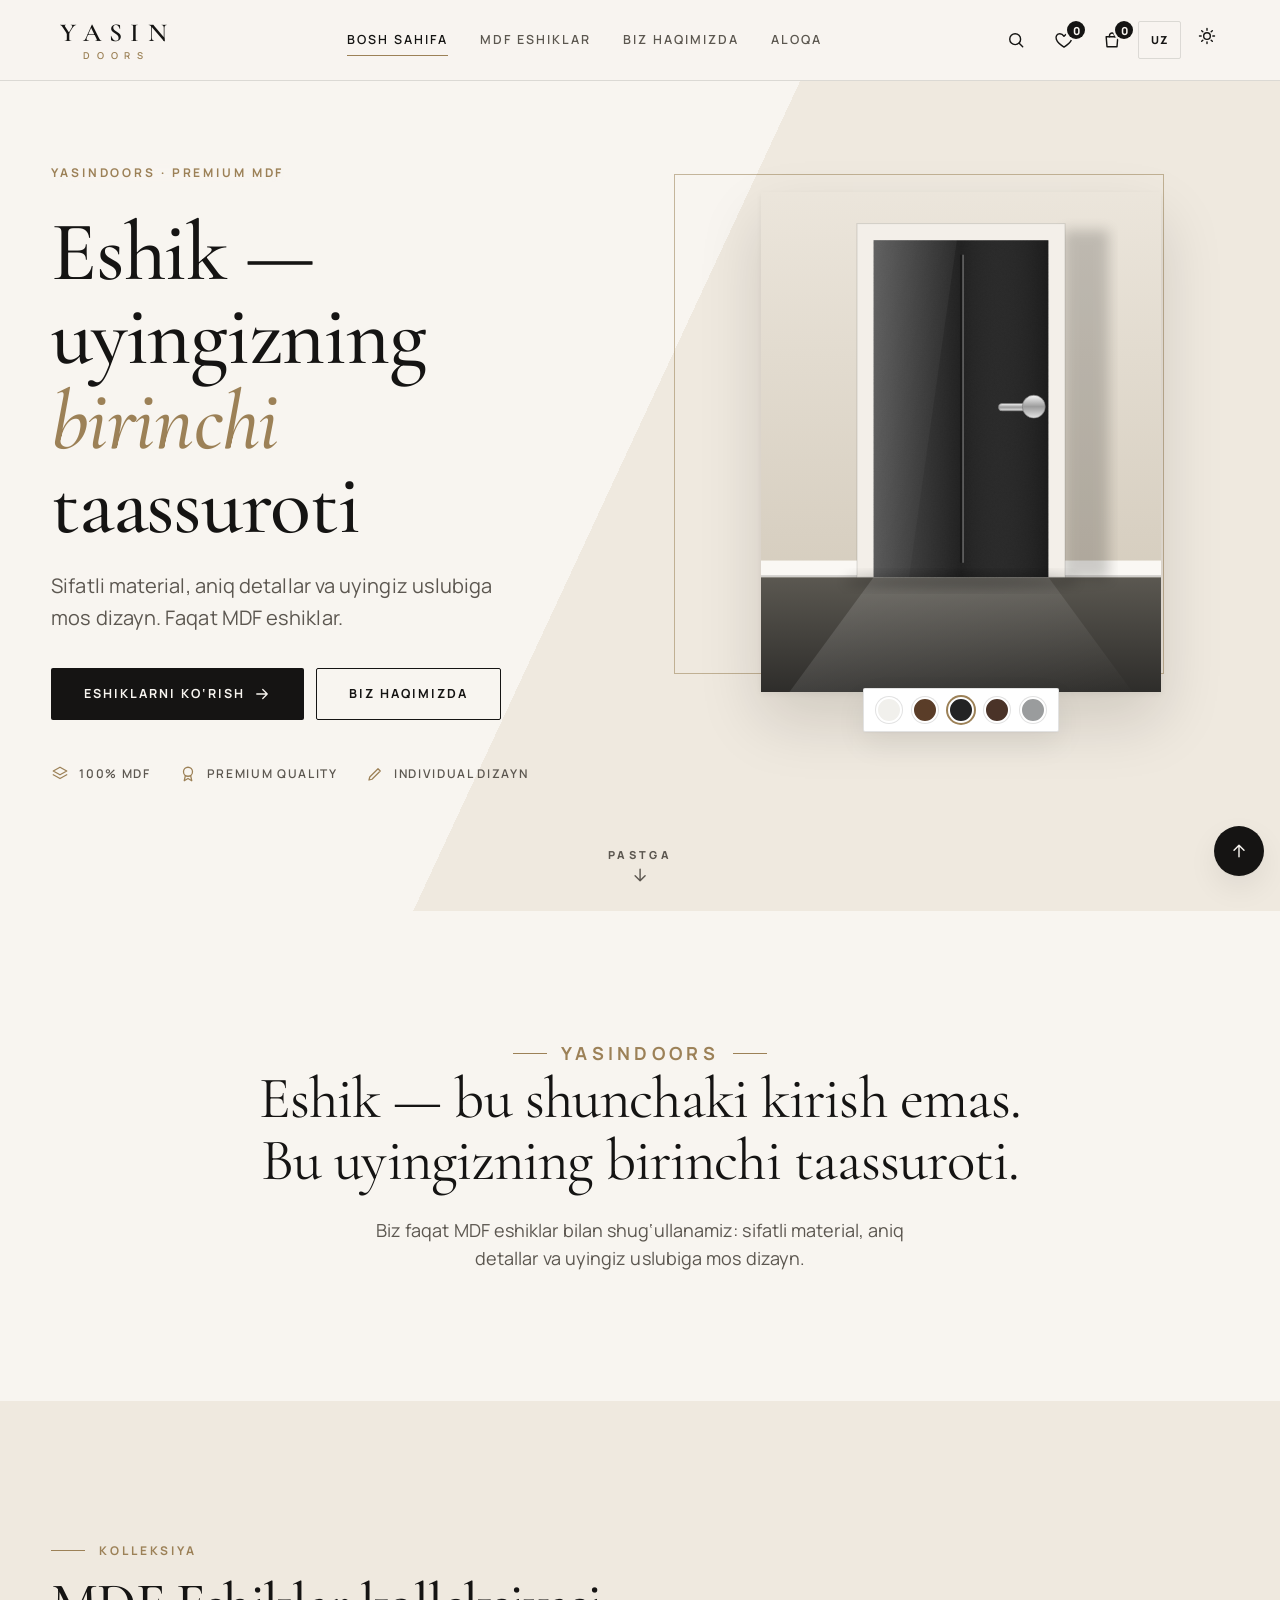
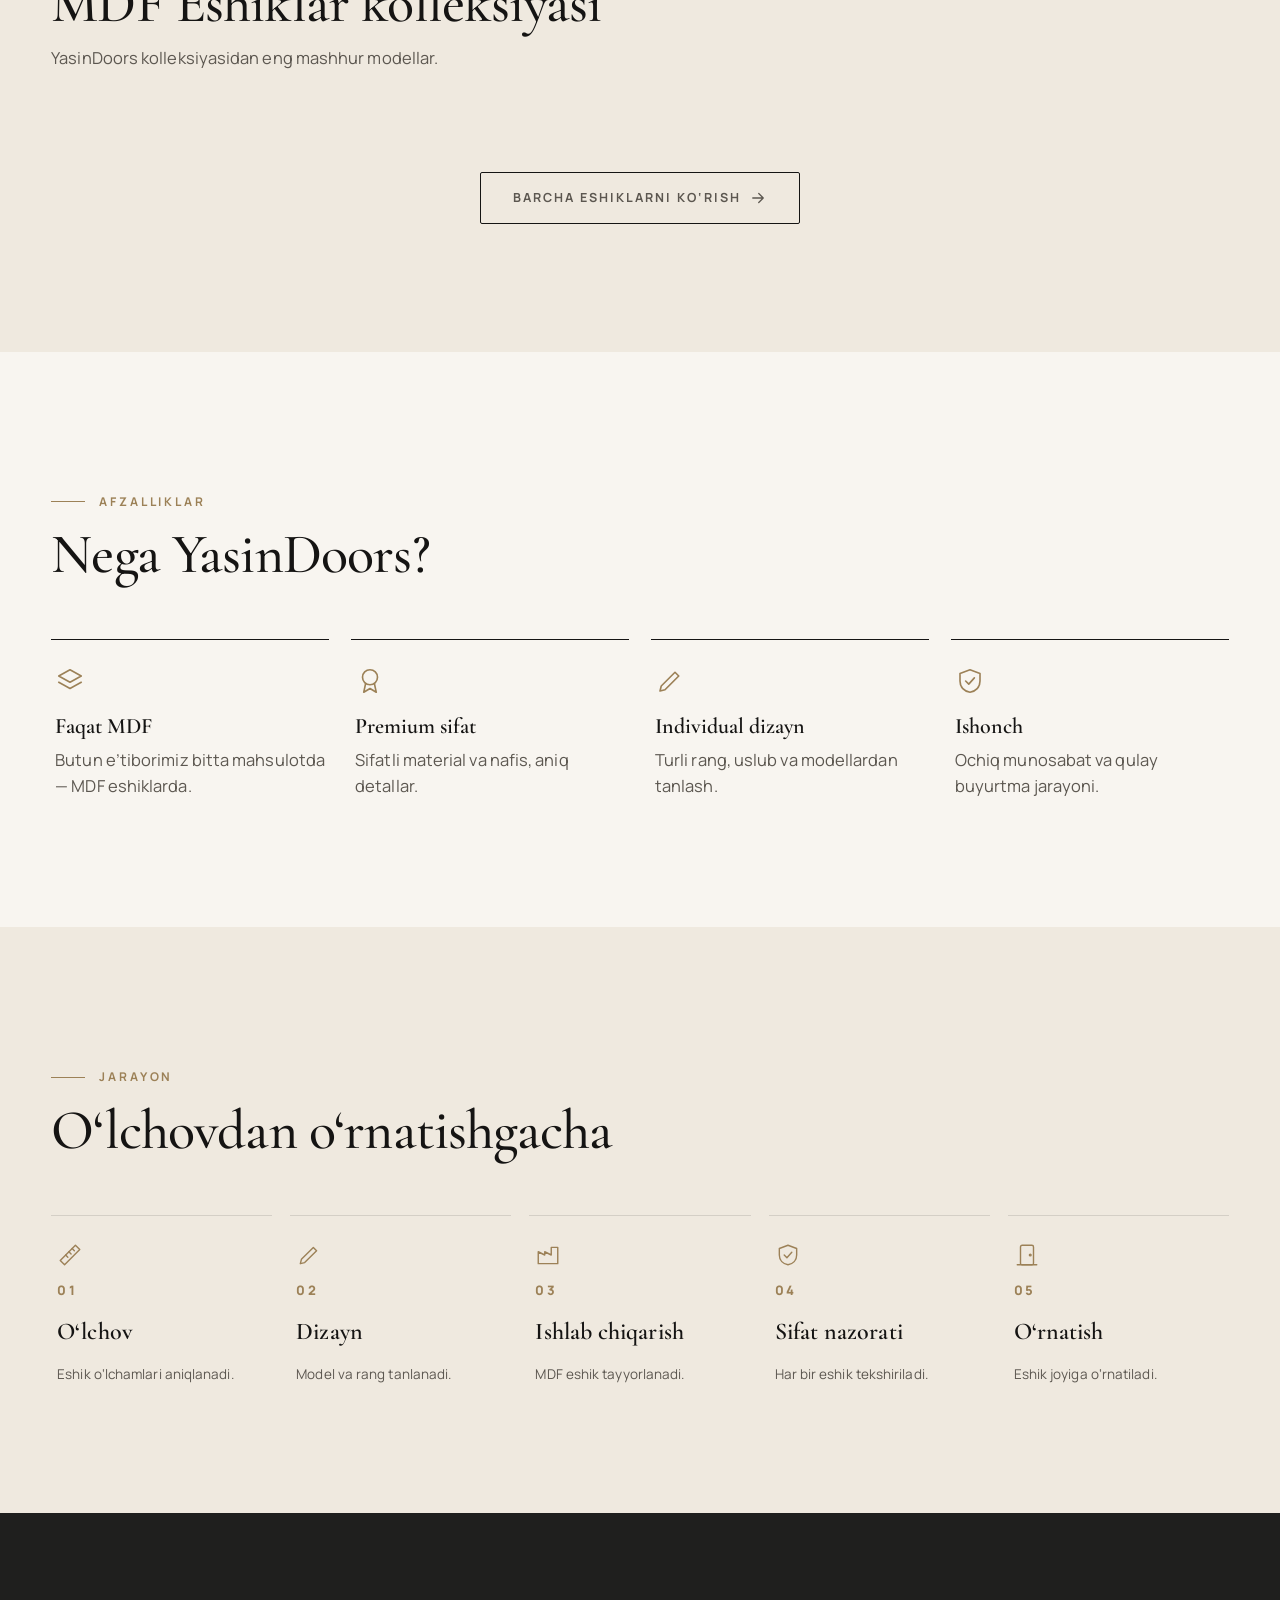
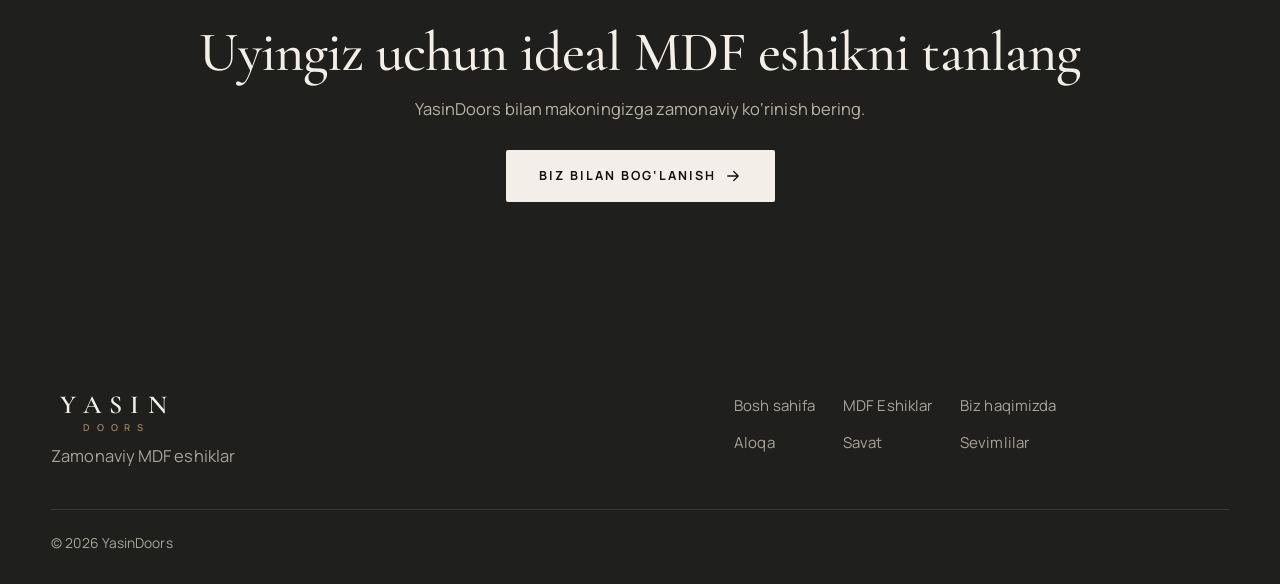
==== commit 0e7bd454: "Premium dizayn: qora, oq, grafit va iliq bej ranglarda luxury minimalistik tema Yangi rang tokenlari" ====
--- a/index.html
+++ b/index.html
@@ -7,7 +7,7 @@
   <meta name="description" content="Yuqori sifat, zamonaviy dizayn va mustahkamlikni birlashtirgan MDF eshiklar.">
   <link rel="preconnect" href="https://fonts.googleapis.com">
   <link rel="preconnect" href="https://fonts.gstatic.com" crossorigin>
-  <link href="https://fonts.googleapis.com/css2?family=Fraunces:opsz,wght@9..144,400;9..144,600&family=Manrope:wght@400;500;600;700;800&display=swap" rel="stylesheet">
+  <link href="https://fonts.googleapis.com/css2?family=Cormorant+Garamond:wght@400;500;600&family=Manrope:wght@400;500;600;700;800&display=swap" rel="stylesheet">
   <link rel="stylesheet" href="style.css">
   <script>try{document.documentElement.dataset.theme=localStorage.getItem('theme')||(matchMedia('(prefers-color-scheme:dark)').matches?'dark':'light')}catch(e){}</script>
 </head>
@@ -17,15 +17,14 @@
   <main id="main">
     <section class="hero"><div class="container hero__in">
       <div class="reveal">
-        <span class="badge-top"><span class="dot"></span>YASINDOORS · PREMIUM MDF DOORS</span>
+        <span class="badge-top">YASINDOORS · PREMIUM MDF</span>
         <h1>Eshik — uyingizning <em>birinchi</em> taassuroti</h1>
         <p class="lead">Sifatli material, aniq detallar va uyingiz uslubiga mos dizayn. Faqat MDF eshiklar.</p>
         <div class="hero__btns"><a href="doors.html" class="btn btn--p">Eshiklarni ko‘rish <span data-icon="arrow"></span></a><a href="about.html" class="btn btn--o">Biz haqimizda</a></div>
+        <ul class="hero__meta"><li><i data-icon="layers"></i>100% MDF</li><li><i data-icon="award"></i>Premium Quality</li><li><i data-icon="pen"></i>Individual dizayn</li></ul>
       </div>
       <div class="hero__vis reveal scale">
         <div class="hero__frame"><img data-door="3" alt="Interyerdagi eman rangli klassik MDF eshik" width="400" height="500"></div>
-        <span class="float"><i data-icon="layers"></i>100% MDF</span><span class="float"><i data-icon="award"></i>Premium Quality</span>
-        <span class="float"><i data-icon="cal"></i>5+ yil tajriba</span><span class="float"><i data-icon="pen"></i>Individual dizayn</span>
       </div>
     </div>
     <a class="scroll" href="#intro" aria-label="Pastga aylantirish"><span>Pastga</span><span data-icon="down"></span></a></section>
--- a/style.css
+++ b/style.css
@@ -276,46 +276,10 @@
 }
 .notice{flex-wrap:wrap}.o-fb{display:flex;gap:8px;flex-wrap:wrap;width:100%;padding-top:4px}
 
-/* ===== 2026 uslubi: jonli gradient, marquee, bento, spotlight, 3D tilt ===== */
 @view-transition{navigation:auto}
-body::after{content:"";position:fixed;inset:0;pointer-events:none;z-index:9990;opacity:.035;background-image:url("data:image/svg+xml,%3Csvg xmlns='http://www.w3.org/2000/svg' width='160' height='160'%3E%3Cfilter id='n'%3E%3CfeTurbulence type='fractalNoise' baseFrequency='.9' numOctaves='2'/%3E%3C/filter%3E%3Crect width='160' height='160' filter='url(%23n)'/%3E%3C/svg%3E")}
-:root[data-theme="dark"] body::after{opacity:.05}
-/* hero: harakatlanuvchi gradient dog'lar */
-.hero{overflow:hidden;isolation:isolate}
-.blob{position:absolute;z-index:-1;border-radius:50%;filter:blur(70px);opacity:.5;pointer-events:none;will-change:transform}
-.blob--a{width:420px;height:420px;right:6%;top:4%;background:var(--acc);animation:drift 16s ease-in-out infinite alternate}
-.blob--b{width:320px;height:320px;left:-4%;bottom:-6%;background:var(--acc2);opacity:.28;animation:drift 20s ease-in-out infinite alternate-reverse}
-@keyframes drift{to{transform:translate3d(-60px,50px,0) scale(1.15)}}
-.hero h1{background:linear-gradient(100deg,var(--tx) 0 55%,var(--acc) 75%,var(--tx));background-size:220% 100%;-webkit-background-clip:text;background-clip:text;color:transparent;animation:sheen 7s ease-in-out infinite alternate}
-@keyframes sheen{to{background-position:-100% 0}}
-.hero__frame{transform-style:preserve-3d;transition:transform .25s ease-out;transform:perspective(900px) rotateY(var(--ry,0deg)) rotateX(var(--rx,0deg))}
-/* yugurik chiziq */
-.marq{overflow:hidden;border-block:1px solid var(--line);background:var(--bg2);padding:16px 0;-webkit-mask-image:linear-gradient(90deg,transparent,#000 8%,#000 92%,transparent);mask-image:linear-gradient(90deg,transparent,#000 8%,#000 92%,transparent)}
-.marq__t{display:flex;gap:44px;width:max-content;animation:marq 32s linear infinite}.marq:hover .marq__t{animation-play-state:paused}
-.marq span{display:inline-flex;align-items:center;gap:44px;font-size:clamp(18px,2.6vw,28px);font-weight:800;letter-spacing:-.01em;white-space:nowrap;color:var(--tx2)}
-.marq span::after{content:"✦";color:var(--acc);font-size:.7em}
-@keyframes marq{to{transform:translateX(-50%)}}
-/* spotlight: kursor atrofida yorug'lik */
 .card,.box,.sw,.timeline li{position:relative}
-.card::before,.box::before,.timeline li::before{content:"";position:absolute;inset:0;border-radius:inherit;pointer-events:none;opacity:0;transition:opacity .3s;z-index:1;background:radial-gradient(260px circle at var(--mx,50%) var(--my,50%),color-mix(in srgb,var(--acc) 22%,transparent),transparent 70%)}
-.card:hover::before,.box:hover::before,.timeline li:hover::before{opacity:1}
-/* tugma yaltirashi */
-.btn--p{position:relative;overflow:hidden}.btn--p::after{content:"";position:absolute;inset:0;background:linear-gradient(110deg,transparent 35%,rgba(255,255,255,.35) 50%,transparent 65%);transform:translateX(-120%);transition:transform .7s}.btn--p:hover::after{transform:translateX(120%)}
-/* bo'lim sarlavhalari */
-.head h2,.tabsrow h2{position:relative;display:inline-block}.head h2::after,.tabsrow h2::after{content:"";display:block;height:3px;width:56px;margin-top:12px;border-radius:3px;background:linear-gradient(90deg,var(--acc),var(--acc2));transition:width .6s}.reveal.in h2::after,.head.in h2::after{width:96px}
-/* bento: "Nega YasinDoors" */
-@media(min-width:993px){
-  .cards4{grid-template-columns:repeat(4,1fr)}
-  .cards4 .box:first-child{grid-column:span 2;grid-row:span 2;display:flex;flex-direction:column;justify-content:flex-end;min-height:340px;background:linear-gradient(150deg,color-mix(in srgb,var(--acc) 26%,var(--card)),var(--card) 70%)}
-  .cards4 .box:first-child h3{font-size:30px}.cards4 .box:first-child p{font-size:17px}.cards4 .box:first-child .ico{width:64px;height:64px;margin-bottom:auto}
-}
-/* kartalar ketma-ket paydo bo'ladi */
-.grid .card:nth-child(2){transition-delay:.06s}.grid .card:nth-child(3){transition-delay:.12s}.grid .card:nth-child(4){transition-delay:.18s}
-@media(hover:hover) and (pointer:fine){.card{transform-style:preserve-3d}.card:hover{transform:translateY(-6px) perspective(900px) rotateX(var(--tx2d,0deg)) rotateY(var(--ty2d,0deg))}}
-@media(max-width:600px){.blob--a{width:260px;height:260px}.blob--b{display:none}.marq{padding:12px 0}.marq__t,.marq span{gap:28px}body::after{display:none}}
-@media(prefers-reduced-motion:reduce){.blob,.marq__t,.hero h1{animation:none!important}.hero__frame{transform:none!important}}
-
-/* ===== Yana ko'proq: kirish animatsiyasi, rang almashtirgich, raqamlar, kursor nuri, tema almashish ===== */
+
+/* ===== Yana ko'proq: kirish animatsiyasi, rang almashtirgich, raqamlar, tema almashish ===== */
 .gate{position:fixed;inset:0;z-index:100000;display:grid;place-items:center;pointer-events:none;animation:gateGone 0s 2.1s forwards}
 .gate i{position:absolute;top:0;bottom:0;width:50.2%;background:linear-gradient(160deg,#1c1a16,#0d0c0a);transition:transform 1s cubic-bezier(.77,0,.18,1) .75s}
 .gate i:first-child{left:0}.gate i:last-of-type{right:0}
@@ -327,51 +291,117 @@
 .hero__dots{position:absolute;left:50%;bottom:-54px;transform:translateX(-50%);display:flex;gap:10px;padding:8px 12px;border-radius:999px;background:var(--glass);backdrop-filter:blur(12px);border:1px solid var(--line);box-shadow:var(--sh1);z-index:4}
 .hero__dots button{width:26px;height:26px;border-radius:50%;border:2px solid var(--card);box-shadow:0 0 0 1px var(--line);transition:transform .25s}.hero__dots button:hover{transform:scale(1.18)}.hero__dots button[aria-pressed="true"]{box-shadow:0 0 0 2px var(--acc)}
 .hero__vis{margin-bottom:34px}
-/* raqamlar */
-.stats{display:grid;grid-template-columns:repeat(3,1fr);gap:16px;padding:clamp(40px,6vw,70px) 0}
-.stat{text-align:center;padding:22px 10px;border-radius:var(--r);background:var(--card);border:1px solid var(--line)}
-.stat b{display:block;font-size:clamp(40px,7vw,72px);font-weight:800;line-height:1;letter-spacing:-.04em;background:linear-gradient(145deg,var(--acc2),var(--acc));-webkit-background-clip:text;background-clip:text;color:transparent}
-.stat span{display:block;margin-top:8px;font-size:13px;font-weight:800;letter-spacing:.14em;text-transform:uppercase;color:var(--tx2)}
-/* kursor nuri */
-.cglow{position:fixed;left:0;top:0;width:420px;height:420px;margin:-210px 0 0 -210px;border-radius:50%;pointer-events:none;z-index:1;opacity:0;transition:opacity .4s;background:radial-gradient(circle,color-mix(in srgb,var(--acc) 14%,transparent),transparent 65%);will-change:transform}.cglow.on{opacity:1}
-.btn--p,.btn--o{will-change:transform}
 /* tema almashish: doira bo'lib ochilish */
 ::view-transition-old(root),::view-transition-new(root){animation:none;mix-blend-mode:normal}
 ::view-transition-new(root){animation:themeIn .65s ease-out}
 @keyframes themeIn{from{clip-path:circle(0 at var(--thx,50%) var(--thy,0))}to{clip-path:circle(150% at var(--thx,50%) var(--thy,0))}}
-@media(max-width:600px){.stats{gap:8px}.stat{padding:16px 6px}.stat span{font-size:11px;letter-spacing:.08em}.hero__dots{bottom:-46px}.cglow{display:none}}
+
 @media(prefers-reduced-motion:reduce){.gate{display:none}}
 
-/* ===== 16. Iliq Editorial tema (krem + mis, Fraunces sarlavhalar) ===== */
-:root{--bg:#f6efe4;--bg2:#efe4d1;--bg3:#e6d6bd;--tx:#2a2118;--tx2:#5f5242;--card:#fffaf1;--line:rgba(42,33,24,.14);
-  --glass:rgba(246,239,228,.8);--glass2:rgba(255,250,241,.7);--acc:#b0602f;--acc2:#cf8352;--btn:#2a2118;--btnTx:#f6efe4;
-  --sh1:0 1px 2px rgba(60,40,10,.06),0 10px 28px rgba(60,40,10,.08);--sh2:0 2px 4px rgba(60,40,10,.08),0 24px 50px rgba(60,40,10,.18)}
-:root[data-theme="dark"]{--bg:#1a1511;--bg2:#211a14;--bg3:#2b2218;--tx:#f6efe4;--tx2:#c2b6a3;--card:#241d16;--line:rgba(246,239,228,.12);
-  --glass:rgba(26,21,17,.8);--glass2:rgba(60,48,36,.5);--acc:#d98a57;--acc2:#e8a679;--btn:#f6efe4;--btnTx:#1a1511}
-h1,h2,h3,.logo__t b{font-family:'Fraunces',Georgia,serif}
-h1,h2{font-weight:400;letter-spacing:-.025em}h3{font-weight:600;letter-spacing:-.01em}
-h1 em,h2 em{font-style:italic;color:var(--acc)}
-.hero{background:var(--bg)}
-.hero h1{font-size:clamp(40px,6.4vw,84px);line-height:1}
-.hero__vis{padding:0}
-.hero__vis::before{content:"";position:absolute;inset:6% 4% 0;background:var(--bg3);border-radius:999px 999px 0 0}
-.hero__frame{position:relative;width:min(340px,80%);aspect-ratio:4/5.6;border-radius:6px 6px 0 0;border:0;box-shadow:0 30px 60px rgba(60,40,10,.3)}
-.float{background:var(--card);border-radius:999px;box-shadow:var(--sh1);backdrop-filter:none}
-.float i{background:var(--acc);border-radius:50%}
-.badge-top{background:transparent;border:0;padding:0;letter-spacing:.18em;color:var(--acc)}
-.badge-top .dot{display:none}
-.eyebrow{color:var(--acc)}
-.btn--p{background:var(--acc);color:#fff;box-shadow:none}.btn--p:hover{box-shadow:var(--sh1)}
-.btn--o{background:transparent;border:1.5px solid var(--tx);backdrop-filter:none}
-.header{background:var(--glass)}
-.logo__t b{font-weight:600;letter-spacing:.02em;font-size:22px}
-.nav a.active,.nav a:hover{background:var(--bg3)}
-.card,.box,.timeline li,.row,.sum,.form,.info li{border-radius:14px;background:var(--card)}
-.card__img{border-radius:0}
-.price{font-family:'Fraunces',serif;font-weight:600}
-.section--alt,.footer{background:var(--bg2)}.cta{background:var(--bg3)}
-.intro h2{font-weight:400}
-.box{border-top:2px solid var(--tx);border-radius:0 0 14px 14px}
-.ico{border-radius:50%}
-.num{background:var(--acc);box-shadow:none}
-.chip[aria-pressed="true"]{background:var(--acc);border-color:var(--acc);color:#fff}
+
+/* ===== 16. Premium tema: qora · oq · grafit · iliq bej =====
+   Faqat o'zgaruvchilar va ko'rinish qatlami — tuzilma va funksiyalar yuqoridagi bo'limlarda. */
+:root{--bg:#f8f5f0;--bg2:#efe9df;--bg3:#e3dacb;--tx:#151413;--tx2:#5c5750;--card:#fff;--line:rgba(21,20,19,.12);
+  --glass:rgba(248,245,240,.82);--glass2:rgba(255,255,255,.6);--acc:#9c8157;--acc2:#bba17a;--btn:#151413;--btnTx:#f8f5f0;--graph:#1f1f1e;
+  --sh1:0 1px 2px rgba(20,16,10,.04),0 12px 30px rgba(20,16,10,.07);--sh2:0 2px 6px rgba(20,16,10,.05),0 28px 60px rgba(20,16,10,.14);
+  --r:4px;--t:.35s cubic-bezier(.2,.7,.2,1);--nh:80px}
+:root[data-theme="dark"]{--bg:#0e0e0d;--bg2:#141413;--bg3:#1c1b19;--tx:#f3efe8;--tx2:#a9a39a;--card:#171716;--line:rgba(243,239,232,.12);
+  --glass:rgba(14,14,13,.82);--glass2:rgba(40,39,36,.5);--acc:#c9ae84;--acc2:#dcc5a0;--btn:#f3efe8;--btnTx:#0e0e0d;--graph:#161615;
+  --sh1:0 1px 2px rgba(0,0,0,.5),0 12px 30px rgba(0,0,0,.4);--sh2:0 2px 6px rgba(0,0,0,.6),0 28px 60px rgba(0,0,0,.6)}
+/* shrift */
+h1,h2,h3,.logo__t b,.price,.sum dl.total,.nf b{font-family:'Cormorant Garamond','Times New Roman',serif}
+h1,h2{font-weight:500;letter-spacing:-.015em;line-height:1.05}h1 em,h2 em{font-style:italic;color:var(--acc)}
+h1{font-size:clamp(40px,6.4vw,88px)}h2{font-size:clamp(32px,4.4vw,56px)}h3{font-size:22px;font-weight:600;letter-spacing:0}
+body{font-size:16.5px;letter-spacing:.005em}
+.eyebrow,.tag,.badge-top{font-size:12px;font-weight:700;letter-spacing:.24em;text-transform:uppercase;color:var(--acc)}
+.eyebrow{display:flex;align-items:center;gap:14px}.eyebrow::before{content:"";width:34px;height:1px;background:currentColor}
+.intro .eyebrow,.cta .eyebrow{justify-content:center}.intro .eyebrow::after{content:"";width:34px;height:1px;background:currentColor}
+.section{padding:clamp(72px,10vw,150px) 0}.head{margin-bottom:56px}
+/* tugmalar */
+.btn{border-radius:2px;font-size:12.5px;font-weight:700;letter-spacing:.16em;text-transform:uppercase;min-height:52px;padding:14px 32px}
+.btn--p{background:var(--btn);color:var(--btnTx);box-shadow:none}.btn--p:hover{background:var(--acc);color:#fff;transform:none;box-shadow:var(--sh1)}
+.btn--o{background:transparent;border:1px solid var(--tx);backdrop-filter:none}.btn--o:hover{background:var(--tx);color:var(--bg);transform:none}
+.btn--glass{background:var(--glass);border-color:var(--line)}.btn--sm{font-size:11.5px;padding:10px 18px;letter-spacing:.12em}
+/* header */
+.header{background:var(--glass);border-bottom:1px solid var(--line)}.header.scrolled{box-shadow:none}
+.logo .i{display:none}.logo__t{text-align:center}.logo__t b{font-size:26px;font-weight:600;letter-spacing:.32em;text-indent:.32em}
+.logo__t i{font-size:9.5px;letter-spacing:.7em;text-indent:.7em;color:var(--acc);margin-top:5px}
+.nav a,.nav .link{border-radius:0;padding:8px 14px;font-size:12.5px;font-weight:600;letter-spacing:.16em;text-transform:uppercase;position:relative;background:none!important}
+.nav a::after{content:"";position:absolute;left:14px;right:14px;bottom:2px;height:1px;background:var(--acc);transform:scaleX(0);transform-origin:left;transition:transform var(--t)}
+.nav a:hover::after,.nav a.active::after{transform:scaleX(1)}.nav a:hover,.nav a.active{color:var(--tx)}
+.ibtn:hover{background:transparent;color:var(--acc)}.header .lang{border-radius:2px;border-color:var(--line);font-size:11px}
+.badge,.count{background:var(--tx);color:var(--bg);border-radius:99px}.ibtn .badge{box-shadow:0 0 0 2px var(--bg)}
+.promo{background:var(--graph);color:#e9e3d8;font-weight:500;letter-spacing:.06em;font-size:13px}.promo__in a{color:var(--acc2)}
+.progress{background:var(--acc);height:1px}
+/* hero */
+.hero{background:linear-gradient(115deg,var(--bg) 0 48%,var(--bg2) 48% 100%);padding:clamp(40px,6vw,90px) 0 clamp(96px,10vw,140px)}
+.hero h1{font-size:clamp(44px,6.6vw,92px);line-height:1}.hero h1 em{display:block}
+.lead{font-size:clamp(17px,1.8vw,20px);color:var(--tx2);max-width:460px}
+.badge-top{border:0;background:none;padding:0;margin-bottom:28px}
+.hero__vis{padding:0;margin-bottom:56px}
+.hero__vis::before{content:"";position:absolute;inset:-18px 12% 18px -18px;border:1px solid var(--acc);opacity:.55;pointer-events:none}
+.hero__frame{position:relative;width:min(400px,86%);aspect-ratio:4/5;border-radius:0;border:0;box-shadow:var(--sh2);background:var(--bg3)}
+.hero__frame img{scale:1.04;transition:opacity .25s}
+.hero__meta{list-style:none;padding:0;display:flex;gap:28px;flex-wrap:wrap;margin-top:44px;font-size:12px;font-weight:600;letter-spacing:.14em;text-transform:uppercase;color:var(--tx2)}
+.hero__meta li{display:flex;align-items:center;gap:10px}.hero__meta .i{color:var(--acc);width:18px;height:18px}
+.hero__dots{border-radius:2px;background:var(--card);box-shadow:var(--sh1);bottom:-40px}.hero__dots button{border-radius:50%}
+.scroll{color:var(--tx2);letter-spacing:.3em}
+/* kirish pardasi */
+.gate i{background:#121211}.gate b{color:#d9c19a;font-family:'Cormorant Garamond',serif;font-weight:500;letter-spacing:.4em;text-indent:.4em}
+/* bo'limlar */
+.intro h2{font-weight:400;font-size:clamp(30px,4.6vw,60px)}.intro p{font-size:18px}
+.section--alt,.footer,.phero{background:var(--bg2)}.cta{background:var(--graph);color:#f3efe8}.cta h2{color:#f3efe8}.cta p{color:#b9b2a6}
+.cta .btn--p{background:#f3efe8;color:#151413}.cta .btn--p:hover{background:var(--acc2);color:#151413}
+.phero{border-bottom:0;padding:clamp(56px,8vw,110px) 0 clamp(36px,5vw,60px)}
+/* kartalar */
+.grid{gap:34px 26px}
+.card{background:transparent;border:0;box-shadow:none;border-radius:0;overflow:visible}.card:hover{transform:none;box-shadow:none}
+.card__img{aspect-ratio:4/5;border-radius:var(--r);background:var(--bg3)}.card__img img{transition:transform .9s cubic-bezier(.2,.7,.2,1)}.card:hover .card__img img{transform:scale(1.045)}
+.card__ov{background:linear-gradient(transparent 60%,rgba(15,13,10,.45))}
+.card__body{padding:18px 2px 0;gap:4px}.card__body h3{font-size:24px}.card__body p{font-size:14px;color:var(--tx2)}
+.price{font-size:20px;font-weight:600;letter-spacing:0}.price s{font-family:'Manrope',sans-serif;font-weight:500}
+.disc{border-radius:2px;background:var(--tx);color:var(--bg);letter-spacing:.06em}
+.card__act{margin-top:12px}
+.pbadge{border-radius:2px;font-size:10px;font-weight:700;letter-spacing:.2em;backdrop-filter:none;box-shadow:none;border:0}
+.pbadge--new{background:var(--card);color:var(--tx)}.pbadge--best{background:var(--acc);color:#fff}.pbadge--premium{background:var(--graph);color:var(--acc2)}
+.pbadge--sale{background:var(--tx);color:var(--bg)}.pbadge--limited{background:rgba(15,13,10,.6);color:#e9dcc3;border:0}
+.fav,.fav.cmpb{border-radius:50%;background:var(--glass);box-shadow:none}.fav:hover{transform:none;color:var(--acc)}
+/* bloklar */
+.box{background:transparent;border:0;border-top:1px solid var(--tx);border-radius:0;padding:26px 4px 0;box-shadow:none}.box:hover{transform:none;box-shadow:none}
+.ico{background:none;border:0;width:auto;height:auto;border-radius:0;color:var(--acc);justify-content:start}.ico .i{width:30px;height:30px;stroke-width:1.3}
+.box h3{margin:18px 0 8px}
+.timeline li{background:transparent;border:0;border-top:1px solid var(--line);border-radius:0;padding:26px 6px 0;text-align:left;justify-items:start;font-family:'Cormorant Garamond',serif;font-size:24px;font-weight:600}
+.timeline li p{font-family:'Manrope',sans-serif;font-weight:400}.timeline .ico .i{width:26px;height:26px}
+.num{background:none;box-shadow:none;color:var(--acc);width:auto;height:auto;font-size:13px;letter-spacing:.2em;font-family:'Manrope',sans-serif}
+.vis,.cfg__vis,.gal__main{border-radius:var(--r);border:0}
+.sw,.opt,.chip,.info li,.cfg__sum,.sum,.row,.faq details,.form{border-radius:var(--r)}
+.chip,.opt{border-radius:2px;font-size:12px;letter-spacing:.1em;text-transform:uppercase}.chip[aria-pressed="true"],.opt[aria-pressed="true"]{background:var(--tx);border-color:var(--tx);color:var(--bg)}
+.field,.select{border-radius:2px;height:52px}.field:focus,.select:focus{border-color:var(--acc);box-shadow:0 0 0 3px color-mix(in srgb,var(--acc) 20%,transparent)}
+.sum{box-shadow:var(--sh1)}.qty{border-radius:2px}.pdp .pinfo h1{font-size:clamp(34px,4.4vw,58px)}
+.faq summary::after{color:var(--acc)}
+.nf b{background:none;color:var(--acc);font-weight:500;-webkit-text-fill-color:currentColor}
+/* footer */
+.footer{background:var(--graph);color:#e9e3d8;border-top:0;padding:80px 0 30px}.footer p,.footer small,.footer ul a{color:#a9a39a}.footer ul a:hover{color:#fff}
+.footer .logo__t b{color:#f3efe8}.footer small{border-color:rgba(255,255,255,.12)}
+.social a{border-radius:50%;border-color:rgba(255,255,255,.2)}.social a:hover{background:var(--acc);border-color:var(--acc);color:#fff;transform:none}
+/* modal, toast, suzuvchi tugmalar */
+.modal__box{border-radius:var(--r)}.modal__x{border-radius:50%}
+.toast{border-radius:2px;font-weight:600;letter-spacing:.02em}.fab{box-shadow:var(--sh1)}.fab.tg{background:var(--acc)}
+/* tabbar (telefon) */
+.tabbar{background:var(--glass);border-top:1px solid var(--line)}.tabbar a{font-size:10.5px;letter-spacing:.08em;text-transform:uppercase}
+/* mobil */
+@media(max-width:900px){
+  .hero{background:var(--bg)}.hero__vis::before{inset:-12px 10% 12px -12px}
+  .nav{background:var(--bg)}.nav a::after{display:none}.nav a{font-size:14px;padding:16px 8px;border-bottom:1px solid var(--line)}
+  .logo__t b{font-size:22px}
+}
+@media(max-width:600px){
+  .section{padding:64px 0}.head{margin-bottom:36px}.grid{gap:26px 12px}
+  .card__body{padding:12px 0 0}.card__body h3{font-size:19px}.card .price{font-size:16px}
+  .btn{padding:12px 22px;letter-spacing:.12em}.hero__btns .btn{width:100%}
+  .hero__meta{gap:16px 22px;margin-top:32px;font-size:11px}
+  .box{padding:20px 0 0;border-radius:0}.timeline li{padding:20px 0 0;font-size:20px;border-radius:0}.ico{border-radius:0}
+  .cta .btn{width:100%}
+}
+/* animatsiyalar: sokin va qisqa */
+.reveal{transform:translateY(22px);transition:opacity .9s cubic-bezier(.2,.7,.2,1),transform .9s cubic-bezier(.2,.7,.2,1)}
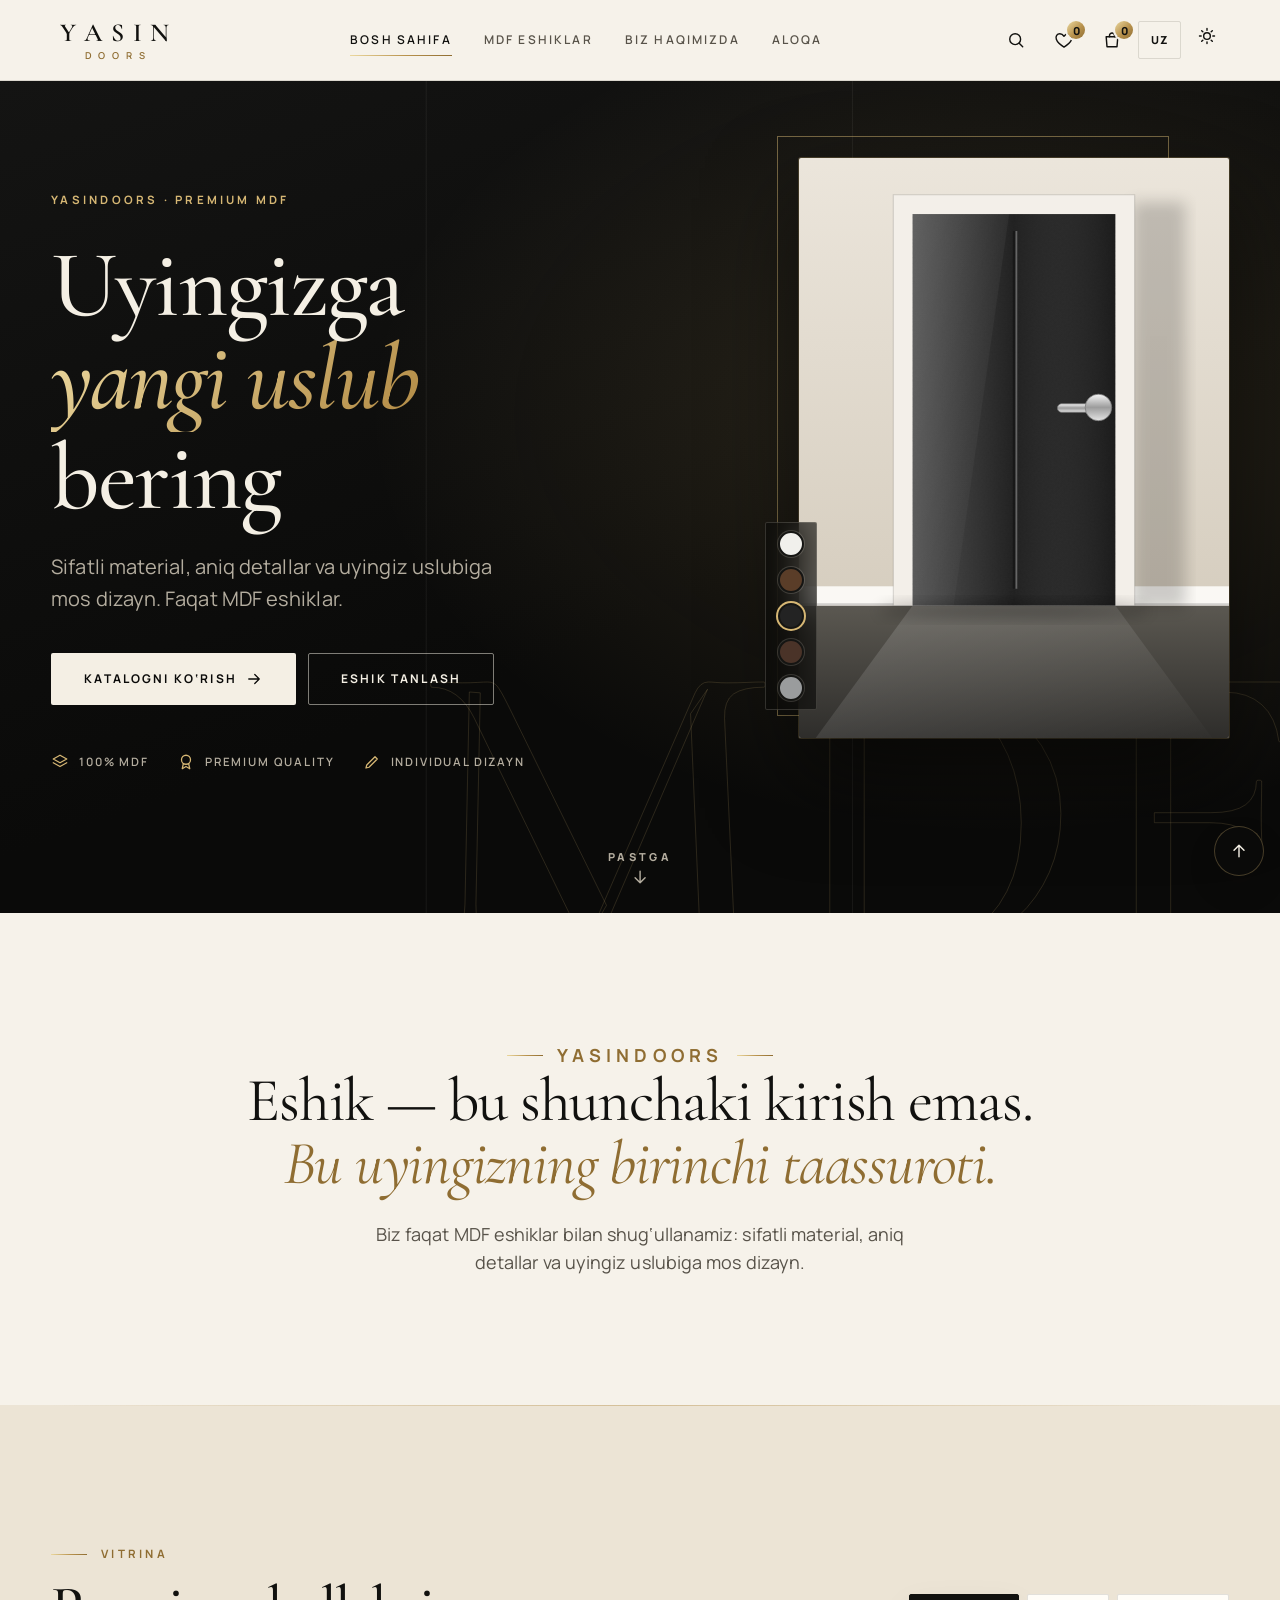
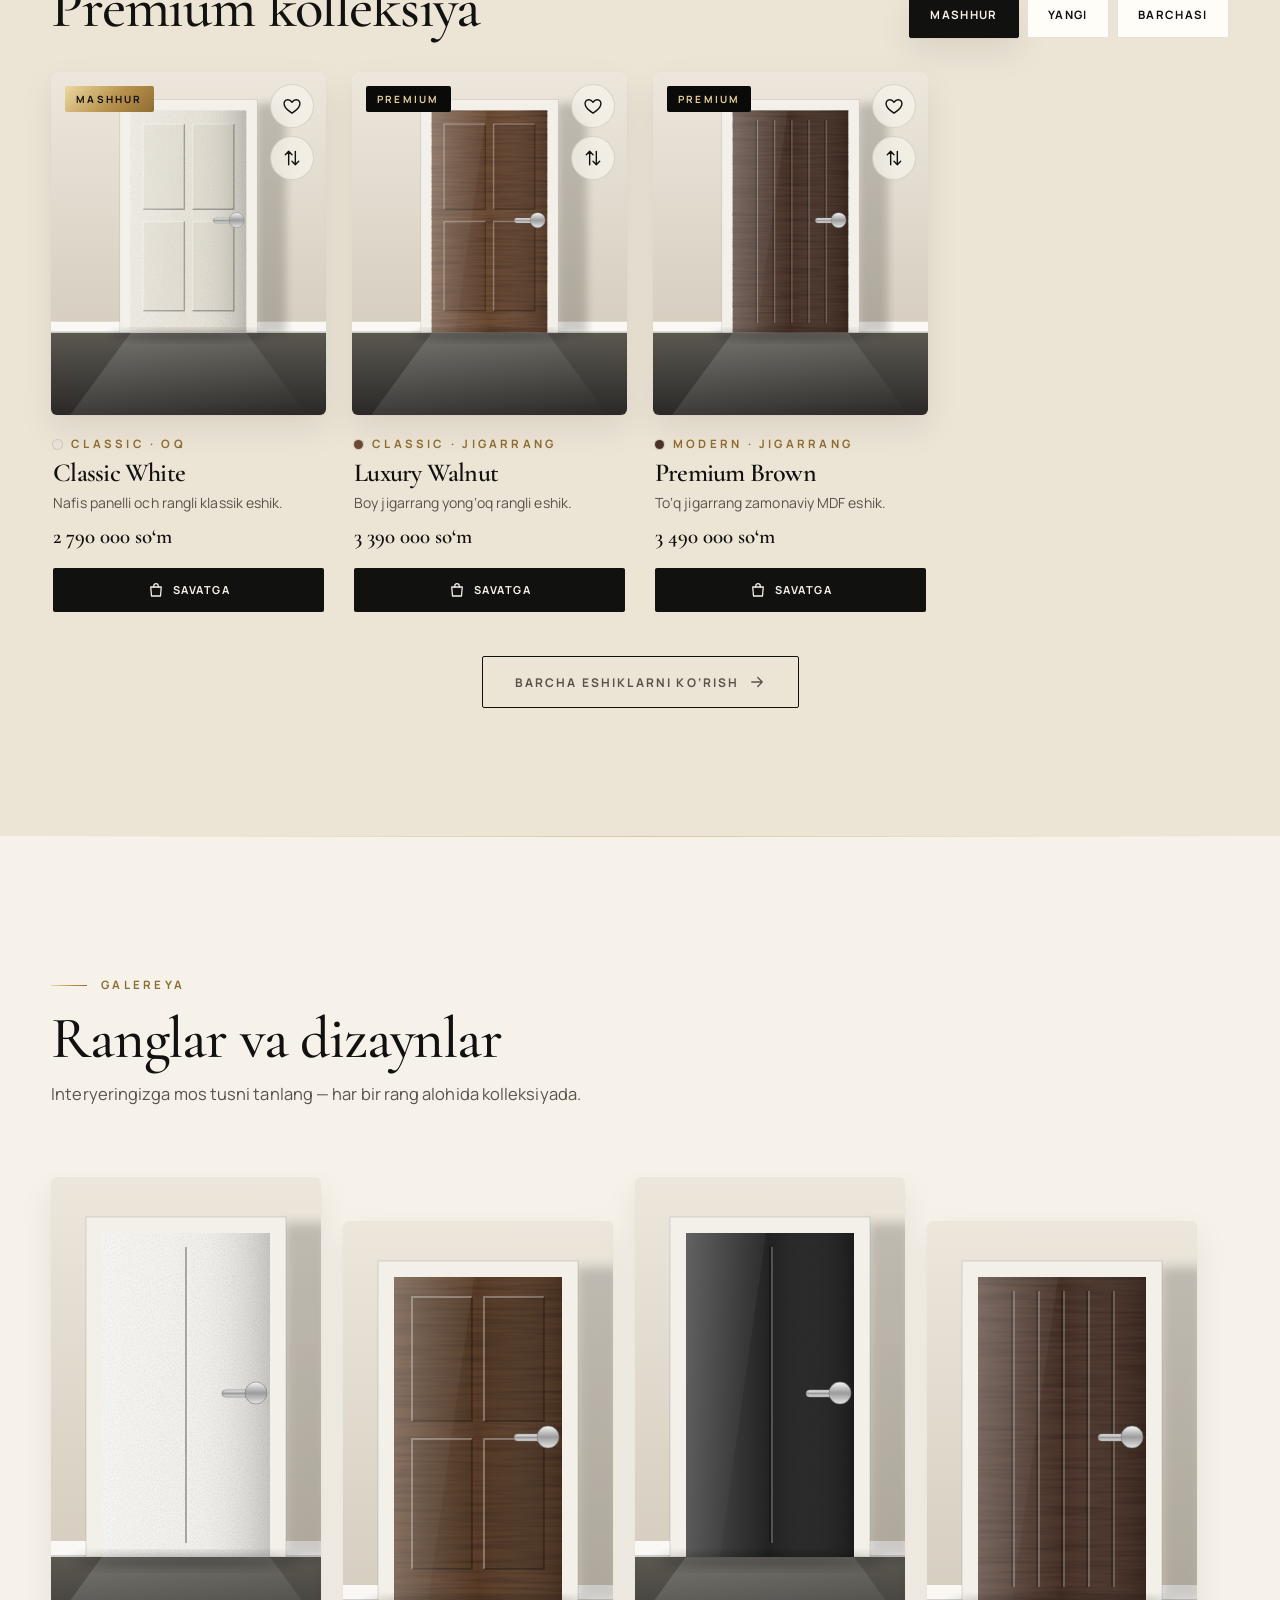
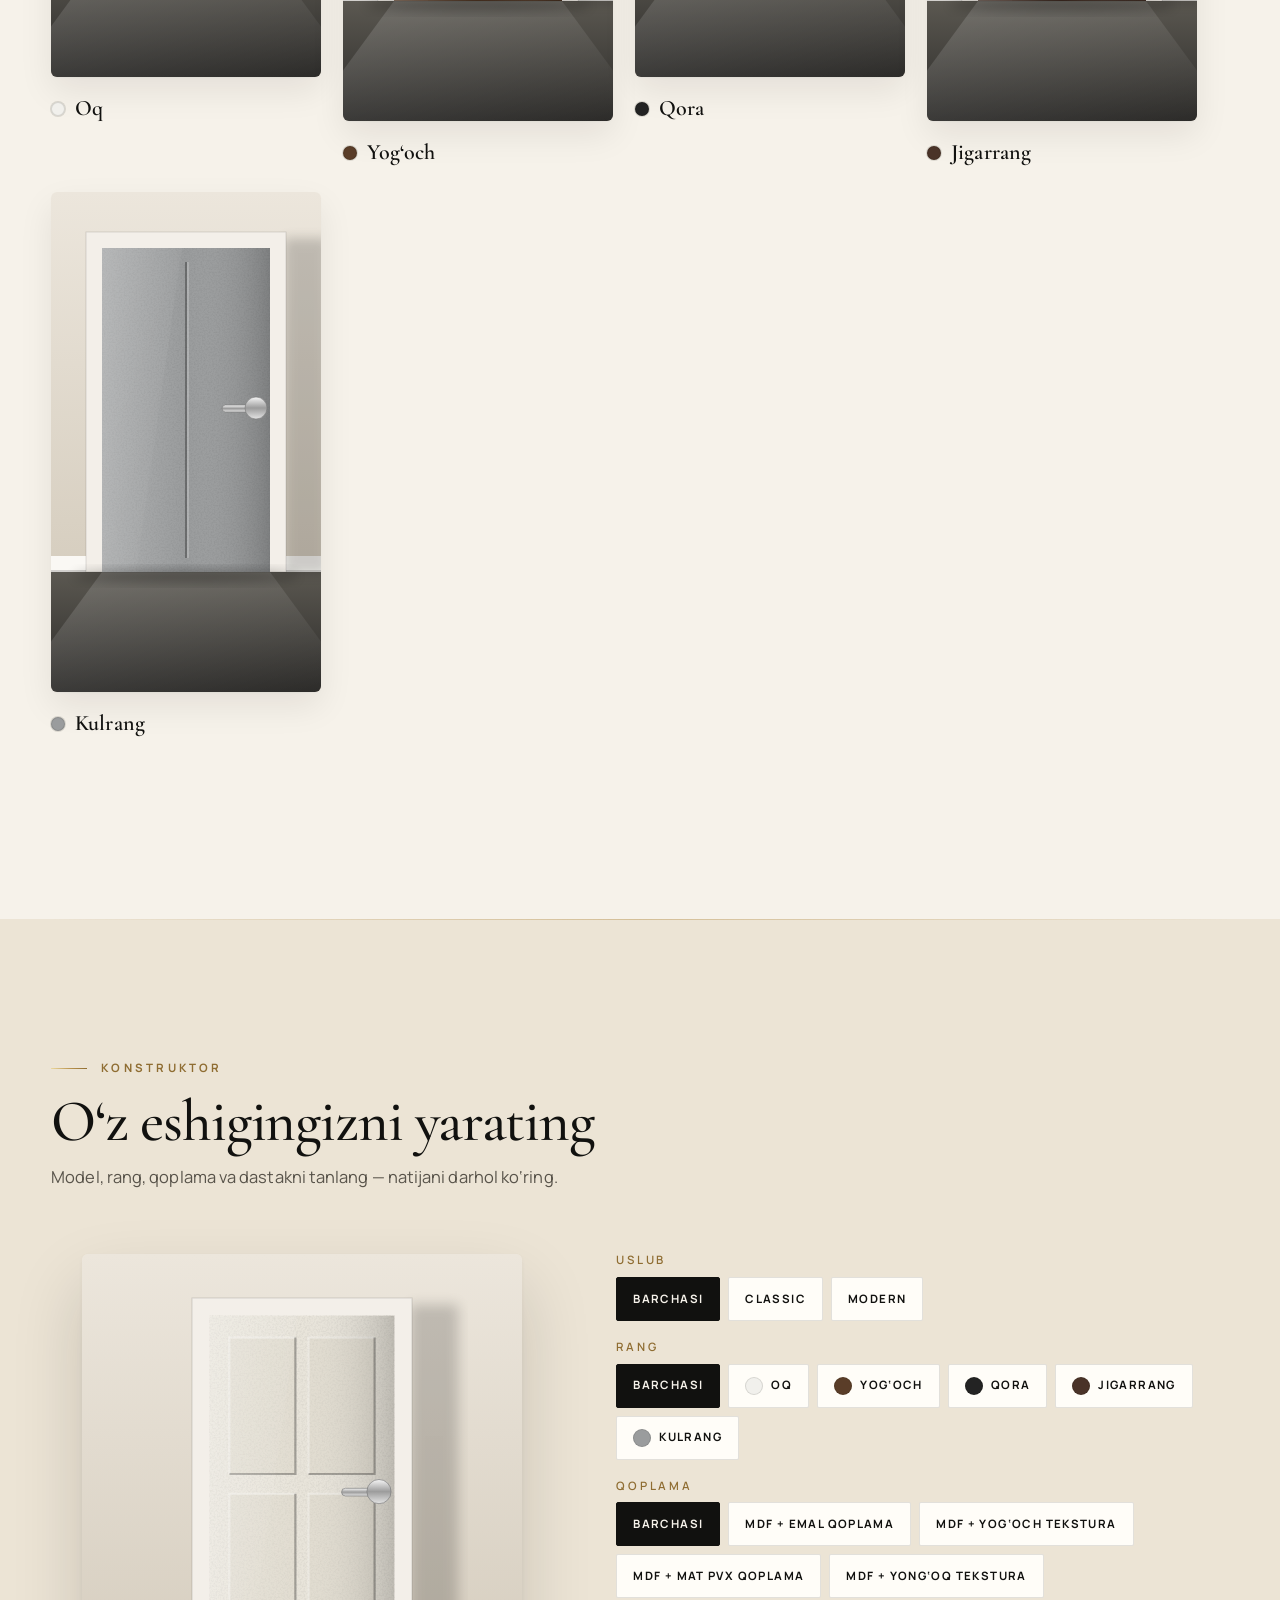
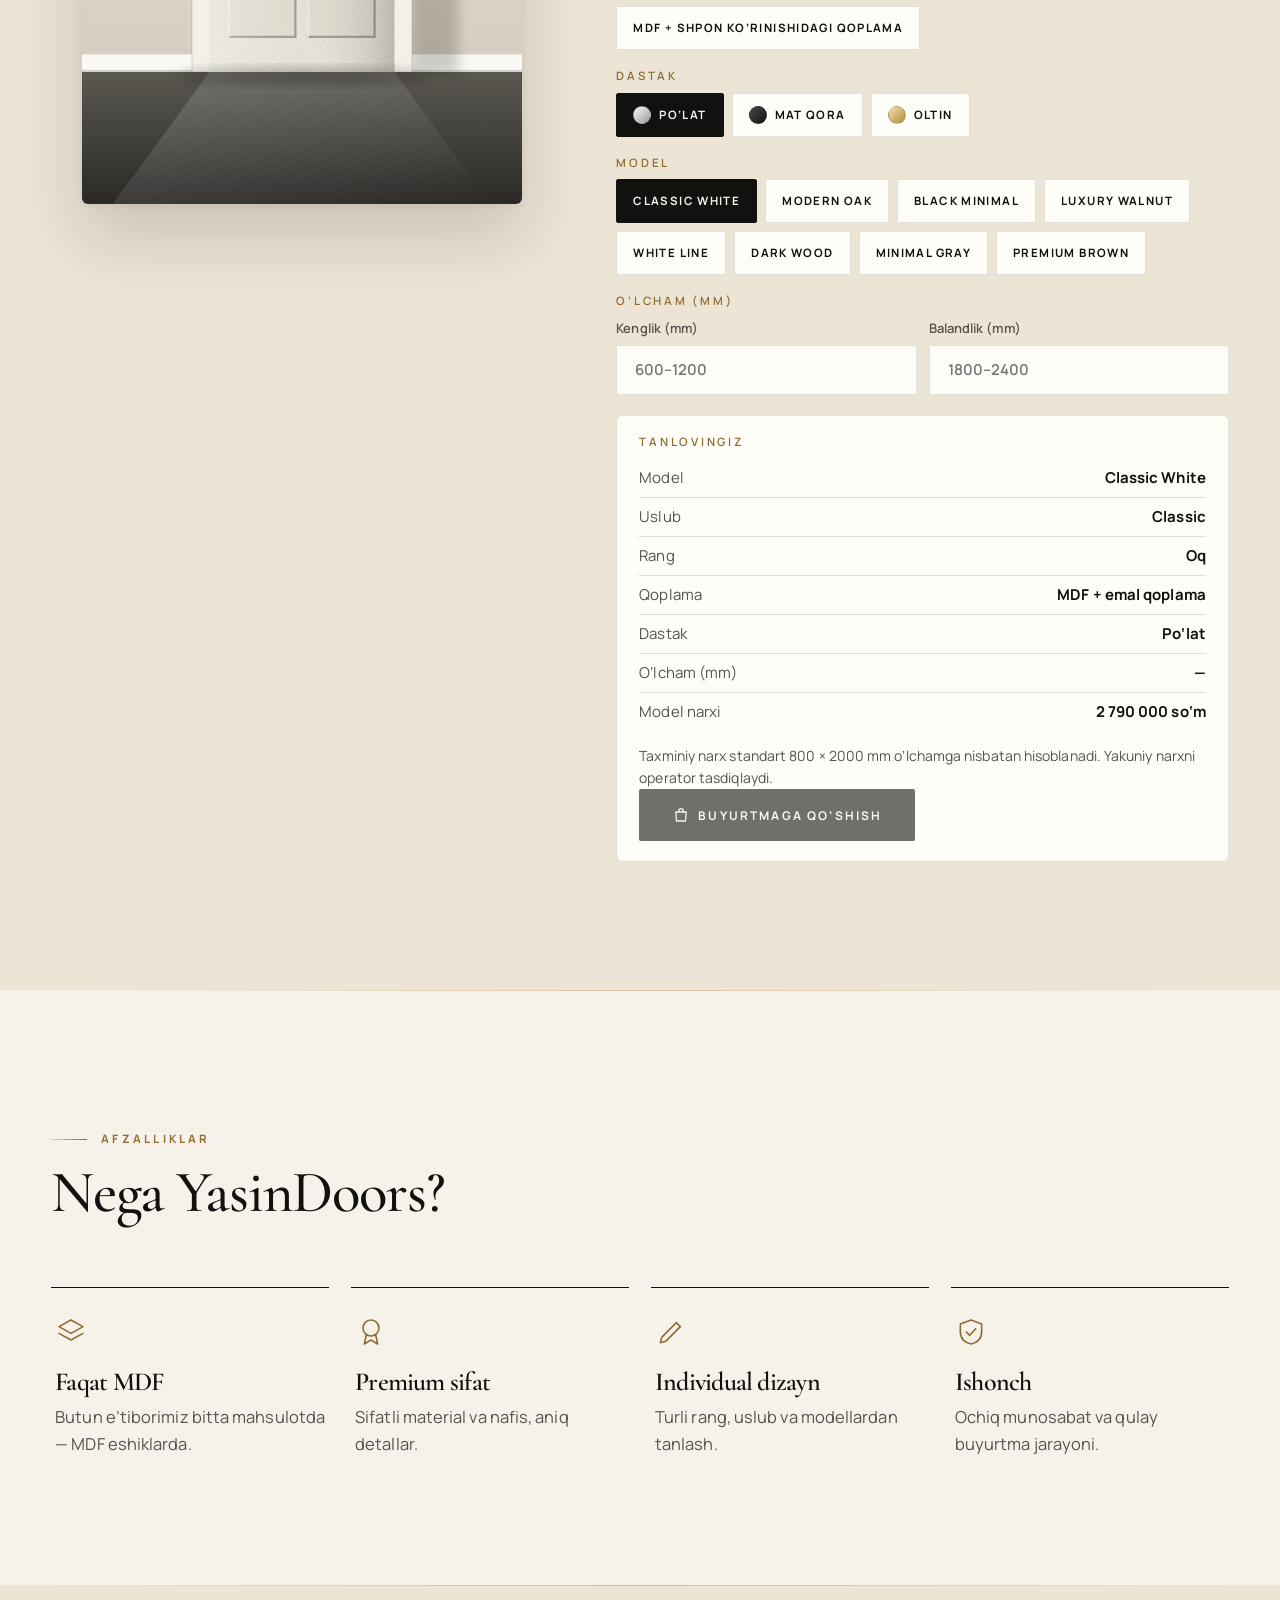
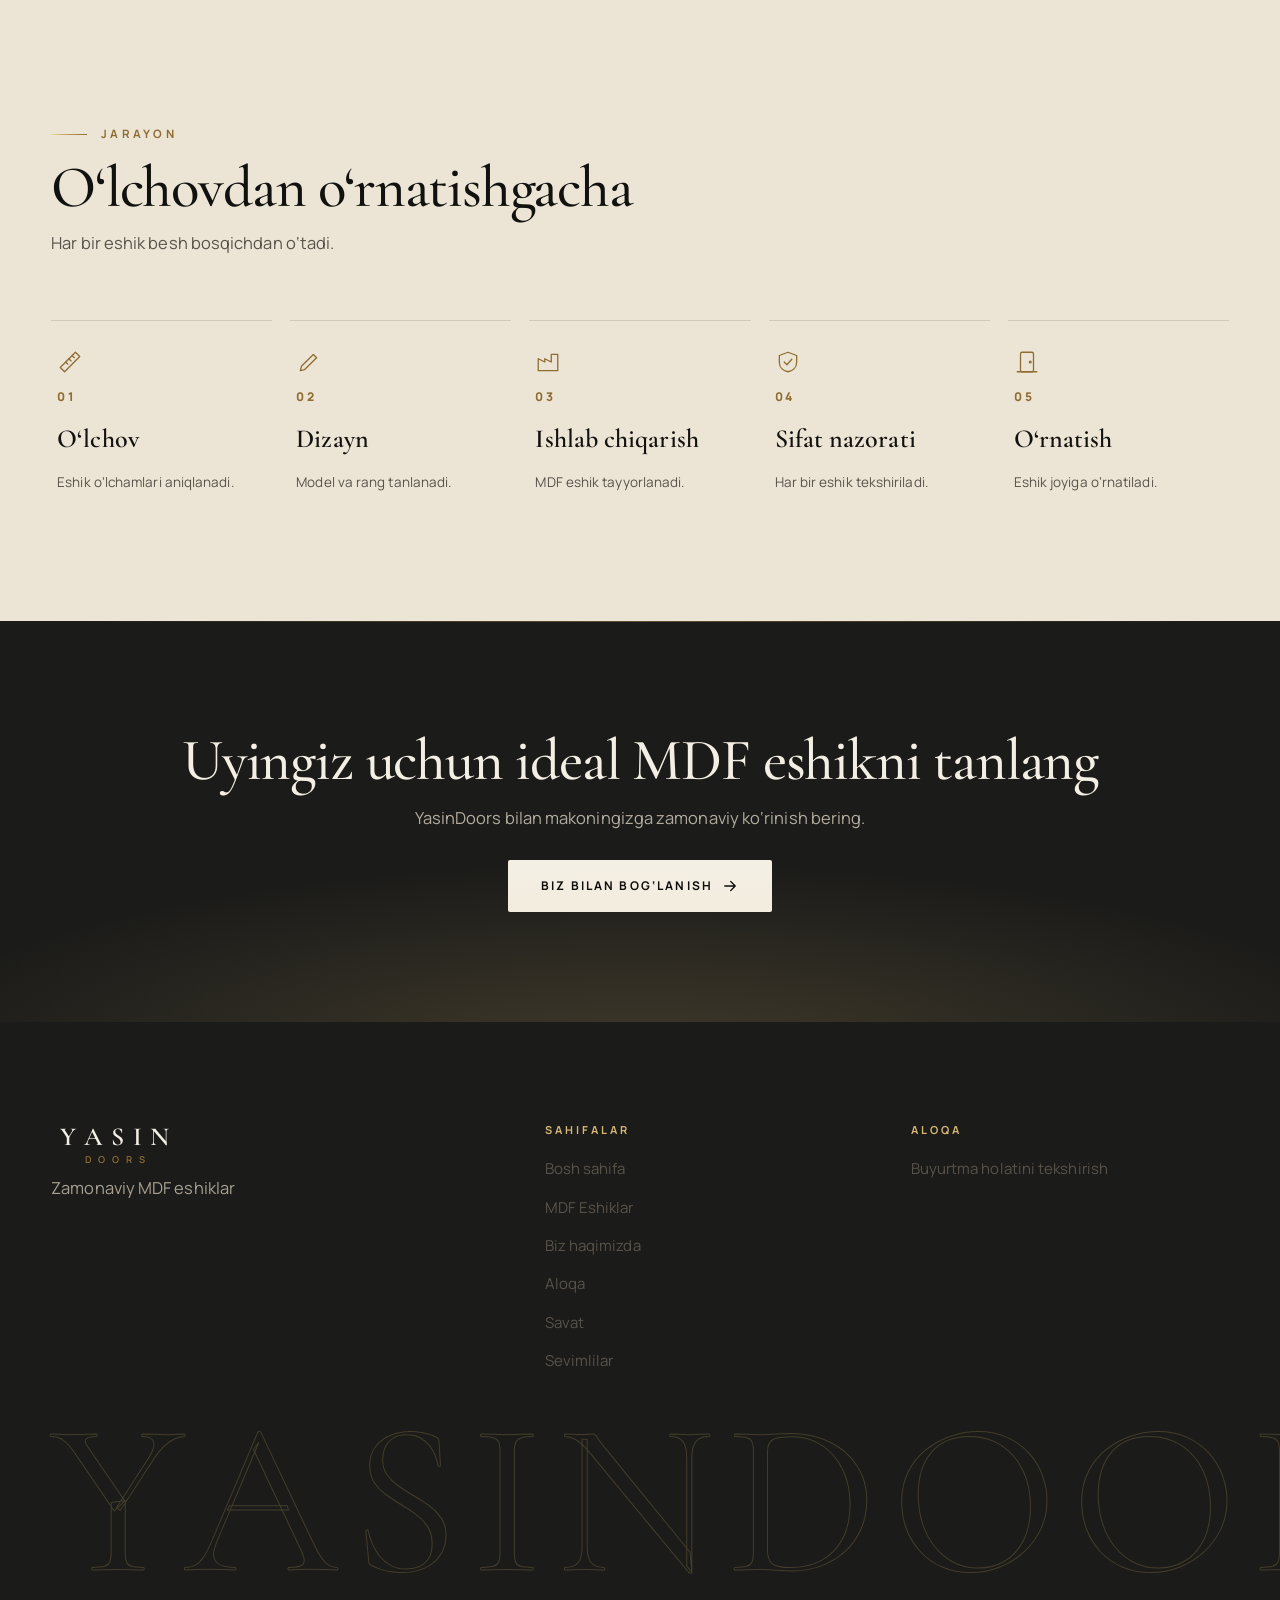
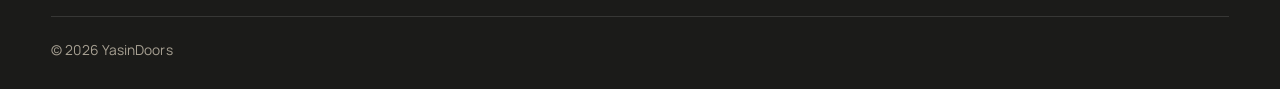
==== commit 15ee2e1c: "Ultra premium dizayn: to'liq ekranli hero, asimmetrik vitrina, konstruktor, ko'rilganlar, buyurtma h" ====
--- a/index.html
+++ b/index.html
@@ -3,46 +3,82 @@
 <head>
   <meta charset="UTF-8">
   <meta name="viewport" content="width=device-width, initial-scale=1.0">
-  <title>Bosh sahifa — YasinDoors</title>
-  <meta name="description" content="Yuqori sifat, zamonaviy dizayn va mustahkamlikni birlashtirgan MDF eshiklar.">
+  <title>YasinDoors — premium MDF eshiklar</title>
+  <meta name="description" content="YasinDoors — faqat MDF eshiklar: zamonaviy dizayn, aniq o‘lcham va premium sifat. Katalog, konstruktor va onlayn buyurtma.">
   <link rel="preconnect" href="https://fonts.googleapis.com">
   <link rel="preconnect" href="https://fonts.gstatic.com" crossorigin>
   <link href="https://fonts.googleapis.com/css2?family=Cormorant+Garamond:wght@400;500;600&family=Manrope:wght@400;500;600;700;800&display=swap" rel="stylesheet">
+  <link rel="icon" href="icon.svg" type="image/svg+xml">
   <link rel="stylesheet" href="style.css">
   <script>try{document.documentElement.dataset.theme=localStorage.getItem('theme')||(matchMedia('(prefers-color-scheme:dark)').matches?'dark':'light')}catch(e){}</script>
+  <meta property="og:title" content="YasinDoors — premium MDF eshiklar"><meta property="og:type" content="website">
+  <meta name="theme-color" content="#0b0b0a">
+  <script type="application/ld+json">{"@context":"https://schema.org","@type":"Organization","name":"YasinDoors","description":"Faqat MDF eshiklar internet-do‘koni"}</script>
 </head>
 <body data-page="home">
   <a class="skip" href="#main">Asosiy kontentga o‘tish</a>
   <header class="header" id="site-header"></header>
   <main id="main">
-    <section class="hero"><div class="container hero__in">
-      <div class="reveal">
-        <span class="badge-top">YASINDOORS · PREMIUM MDF</span>
-        <h1>Eshik — uyingizning <em>birinchi</em> taassuroti</h1>
-        <p class="lead">Sifatli material, aniq detallar va uyingiz uslubiga mos dizayn. Faqat MDF eshiklar.</p>
-        <div class="hero__btns"><a href="doors.html" class="btn btn--p">Eshiklarni ko‘rish <span data-icon="arrow"></span></a><a href="about.html" class="btn btn--o">Biz haqimizda</a></div>
-        <ul class="hero__meta"><li><i data-icon="layers"></i>100% MDF</li><li><i data-icon="award"></i>Premium Quality</li><li><i data-icon="pen"></i>Individual dizayn</li></ul>
+    <section class="hero" id="top">
+      <div class="container hero__in">
+        <div class="hero__txt">
+          <span class="badge-top">YasinDoors · Premium MDF</span>
+          <h1>Uyingizga <em>yangi uslub</em> bering</h1>
+          <p class="lead" data-content="hero.lead">Sifatli material, aniq detallar va uyingiz uslubiga mos dizayn. Faqat MDF eshiklar.</p>
+          <div class="hero__btns"><a href="doors.html" class="btn btn--p">Katalogni ko‘rish <span data-icon="arrow"></span></a><a href="#config" class="btn btn--o">Eshik tanlash</a></div>
+          <ul class="hero__meta"><li><i data-icon="layers"></i>100% MDF</li><li><i data-icon="award"></i>Premium Quality</li><li><i data-icon="pen"></i>Individual dizayn</li></ul>
+        </div>
+        <div class="hero__vis">
+          <div class="hero__frame"><img data-door="3" alt="Interyerdagi qora MDF eshik" width="400" height="500" fetchpriority="high"></div>
+        </div>
       </div>
-      <div class="hero__vis reveal scale">
-        <div class="hero__frame"><img data-door="3" alt="Interyerdagi eman rangli klassik MDF eshik" width="400" height="500"></div>
-      </div>
-    </div>
-    <a class="scroll" href="#intro" aria-label="Pastga aylantirish"><span>Pastga</span><span data-icon="down"></span></a></section>
+      <a class="scroll" href="#intro" aria-label="Pastga aylantirish"><span>Pastga</span><span data-icon="down"></span></a>
+    </section>
+
     <section class="section intro" id="intro"><div class="container reveal"><p class="eyebrow">YasinDoors</p>
-      <h2>Eshik — bu shunchaki kirish emas.<br>Bu uyingizning birinchi taassuroti.</h2>
+      <h2>Eshik — bu shunchaki kirish emas.<br><em>Bu uyingizning birinchi taassuroti.</em></h2>
       <p>Biz faqat MDF eshiklar bilan shug‘ullanamiz: sifatli material, aniq detallar va uyingiz uslubiga mos dizayn.</p></div></section>
-    <section class="section section--alt"><div class="container">
-      <div class="head reveal"><p class="eyebrow">Kolleksiya</p><h2>MDF Eshiklar kolleksiyasi</h2><p>YasinDoors kolleksiyasidan eng mashhur modellar.</p></div>
+
+    <section class="section section--alt" id="collection"><div class="container">
+      <div class="tabsrow reveal"><div class="head"><p class="eyebrow">Vitrina</p><h2>Premium kolleksiya</h2></div><div class="chips" id="homeTabs" role="group" aria-label="Kolleksiya bo‘limlari"></div></div>
       <div class="grid" id="featured"></div>
       <p class="more"><a href="doors.html" class="btn btn--o">Barcha eshiklarni ko‘rish <span data-icon="arrow"></span></a></p>
     </div></section>
+
+    <section class="section" id="colorsSec" hidden><div class="container">
+      <div class="head reveal"><p class="eyebrow">Galereya</p><h2>Ranglar va dizaynlar</h2><p>Interyeringizga mos tusni tanlang — har bir rang alohida kolleksiyada.</p></div>
+      <div class="swatches" id="swatches"></div>
+    </div></section>
+
+    <section class="section section--alt" id="config" hidden><div class="container">
+      <div class="head reveal"><p class="eyebrow">Konstruktor</p><h2>O‘z eshigingizni yarating</h2><p>Model, rang, qoplama va dastakni tanlang — natijani darhol ko‘ring.</p></div>
+      <div class="cfg" id="cfgRoot"></div>
+    </div></section>
+
     <section class="section"><div class="container">
       <div class="head reveal"><p class="eyebrow">Afzalliklar</p><h2>Nega YasinDoors?</h2></div>
       <div class="cards4"><article class="box reveal"><span class="ico" data-icon="layers"></span><h3>Faqat MDF</h3><p>Butun e’tiborimiz bitta mahsulotda — MDF eshiklarda.</p></article><article class="box reveal"><span class="ico" data-icon="award"></span><h3>Premium sifat</h3><p>Sifatli material va nafis, aniq detallar.</p></article><article class="box reveal"><span class="ico" data-icon="pen"></span><h3>Individual dizayn</h3><p>Turli rang, uslub va modellardan tanlash.</p></article><article class="box reveal"><span class="ico" data-icon="shield"></span><h3>Ishonch</h3><p>Ochiq munosabat va qulay buyurtma jarayoni.</p></article></div>
     </div></section>
+
     <section class="section section--alt"><div class="container">
-      <div class="head reveal"><p class="eyebrow">Jarayon</p><h2>O‘lchovdan o‘rnatishgacha</h2></div>
-      <ol class="timeline"><li class="reveal scale"><span class="ico" data-icon="ruler"></span><span class="num">01</span>O‘lchov<p>Eshik o‘lchamlari aniqlanadi.</p></li><li class="reveal scale"><span class="ico" data-icon="pen"></span><span class="num">02</span>Dizayn<p>Model va rang tanlanadi.</p></li><li class="reveal scale"><span class="ico" data-icon="factory"></span><span class="num">03</span>Ishlab chiqarish<p>MDF eshik tayyorlanadi.</p></li><li class="reveal scale"><span class="ico" data-icon="shield"></span><span class="num">04</span>Sifat nazorati<p>Har bir eshik tekshiriladi.</p></li><li class="reveal scale"><span class="ico" data-icon="door"></span><span class="num">05</span>O‘rnatish<p>Eshik joyiga o‘rnatiladi.</p></li></ol></div></section>
+      <div class="head reveal"><p class="eyebrow">Jarayon</p><h2>O‘lchovdan o‘rnatishgacha</h2><p>Har bir eshik besh bosqichdan o‘tadi.</p></div>
+      <ol class="timeline"><li class="reveal"><span class="ico" data-icon="ruler"></span><span class="num">01</span>O‘lchov<p>Eshik o‘lchamlari aniqlanadi.</p></li><li class="reveal"><span class="ico" data-icon="pen"></span><span class="num">02</span>Dizayn<p>Model va rang tanlanadi.</p></li><li class="reveal"><span class="ico" data-icon="factory"></span><span class="num">03</span>Ishlab chiqarish<p>MDF eshik tayyorlanadi.</p></li><li class="reveal"><span class="ico" data-icon="shield"></span><span class="num">04</span>Sifat nazorati<p>Har bir eshik tekshiriladi.</p></li><li class="reveal"><span class="ico" data-icon="door"></span><span class="num">05</span>O‘rnatish<p>Eshik joyiga o‘rnatiladi.</p></li></ol></div></section>
+
+    <section class="section" id="reviewsSec" hidden><div class="container">
+      <div class="head reveal"><p class="eyebrow">Fikrlar</p><h2>Mijozlarimiz nima deydi</h2></div>
+      <div class="reviews" id="reviewsList"></div>
+    </div></section>
+
+    <section class="section section--alt" id="viewedSec" hidden><div class="container">
+      <div class="head reveal"><p class="eyebrow">Tarix</p><h2>Siz ko‘rgan eshiklar</h2></div>
+      <div class="grid" id="viewedGrid"></div>
+    </div></section>
+
+    <section class="section" id="faqSec" hidden><div class="container">
+      <div class="head reveal"><p class="eyebrow">Savol-javob</p><h2>Ko‘p so‘raladigan savollar</h2></div>
+      <div class="faq" id="faqList"></div>
+    </div></section>
+
     <section class="cta" id="site-cta"></section>
   </main>
   <footer class="footer" id="site-footer"></footer>
--- a/style.css
+++ b/style.css
@@ -299,109 +299,159 @@
 @media(prefers-reduced-motion:reduce){.gate{display:none}}
 
 
-/* ===== 16. Premium tema: qora · oq · grafit · iliq bej =====
-   Faqat o'zgaruvchilar va ko'rinish qatlami — tuzilma va funksiyalar yuqoridagi bo'limlarda. */
-:root{--bg:#f8f5f0;--bg2:#efe9df;--bg3:#e3dacb;--tx:#151413;--tx2:#5c5750;--card:#fff;--line:rgba(21,20,19,.12);
-  --glass:rgba(248,245,240,.82);--glass2:rgba(255,255,255,.6);--acc:#9c8157;--acc2:#bba17a;--btn:#151413;--btnTx:#f8f5f0;--graph:#1f1f1e;
-  --sh1:0 1px 2px rgba(20,16,10,.04),0 12px 30px rgba(20,16,10,.07);--sh2:0 2px 6px rgba(20,16,10,.05),0 28px 60px rgba(20,16,10,.14);
-  --r:4px;--t:.35s cubic-bezier(.2,.7,.2,1);--nh:80px}
-:root[data-theme="dark"]{--bg:#0e0e0d;--bg2:#141413;--bg3:#1c1b19;--tx:#f3efe8;--tx2:#a9a39a;--card:#171716;--line:rgba(243,239,232,.12);
-  --glass:rgba(14,14,13,.82);--glass2:rgba(40,39,36,.5);--acc:#c9ae84;--acc2:#dcc5a0;--btn:#f3efe8;--btnTx:#0e0e0d;--graph:#161615;
-  --sh1:0 1px 2px rgba(0,0,0,.5),0 12px 30px rgba(0,0,0,.4);--sh2:0 2px 6px rgba(0,0,0,.6),0 28px 60px rgba(0,0,0,.6)}
-/* shrift */
-h1,h2,h3,.logo__t b,.price,.sum dl.total,.nf b{font-family:'Cormorant Garamond','Times New Roman',serif}
-h1,h2{font-weight:500;letter-spacing:-.015em;line-height:1.05}h1 em,h2 em{font-style:italic;color:var(--acc)}
-h1{font-size:clamp(40px,6.4vw,88px)}h2{font-size:clamp(32px,4.4vw,56px)}h3{font-size:22px;font-weight:600;letter-spacing:0}
+/* ===== 16. Ultra Premium tema: mat qora · grafit · ivory · bej · metallik oltin =====
+   Yagona vizual qatlam: o'zgaruvchilar → tipografika → komponentlar → bo'limlar → mobil. */
+:root{--bg:#f6f2ea;--bg2:#ece4d5;--bg3:#ddd2bc;--tx:#11110f;--tx2:#58534a;--card:#fffdf8;--line:rgba(17,17,15,.12);
+  --glass:rgba(246,242,234,.78);--glass2:rgba(255,253,248,.62);--acc:#8f6d32;--acc2:#b8924d;--btn:#11110f;--btnTx:#f6f2ea;--graph:#1b1b19;--ink:#0a0a09;
+  --gold:linear-gradient(135deg,#ecd9a0,#b8924d 55%,#8f6d32);
+  --sh1:0 1px 2px rgba(20,16,10,.04),0 14px 34px rgba(20,16,10,.08);--sh2:0 2px 6px rgba(20,16,10,.05),0 32px 70px rgba(20,16,10,.16);
+  --r:6px;--t:.4s cubic-bezier(.2,.7,.2,1);--nh:80px}
+:root[data-theme="dark"]{--bg:#0a0a09;--bg2:#121211;--bg3:#1b1a18;--tx:#f4efe4;--tx2:#a8a193;--card:#151513;--line:rgba(244,239,228,.12);
+  --glass:rgba(10,10,9,.78);--glass2:rgba(40,38,34,.5);--acc:#d6b774;--acc2:#e6cf93;--btn:#f4efe4;--btnTx:#0a0a09;--graph:#141413;
+  --sh1:0 1px 2px rgba(0,0,0,.5),0 14px 34px rgba(0,0,0,.45);--sh2:0 2px 6px rgba(0,0,0,.6),0 32px 70px rgba(0,0,0,.65)}
+/* tipografika */
+h1,h2,h3,h4,.logo__t b,.price,.sum dl.total,.nf b,.footer__word{font-family:'Cormorant Garamond','Times New Roman',serif}
+h1,h2{font-weight:500;letter-spacing:-.02em;line-height:1.02}h1 em,h2 em{font-style:italic;color:var(--acc)}
+h1{font-size:clamp(42px,7vw,104px)}h2{font-size:clamp(32px,4.6vw,64px)}h3{font-size:23px;font-weight:600}
 body{font-size:16.5px;letter-spacing:.005em}
-.eyebrow,.tag,.badge-top{font-size:12px;font-weight:700;letter-spacing:.24em;text-transform:uppercase;color:var(--acc)}
-.eyebrow{display:flex;align-items:center;gap:14px}.eyebrow::before{content:"";width:34px;height:1px;background:currentColor}
-.intro .eyebrow,.cta .eyebrow{justify-content:center}.intro .eyebrow::after{content:"";width:34px;height:1px;background:currentColor}
-.section{padding:clamp(72px,10vw,150px) 0}.head{margin-bottom:56px}
-/* tugmalar */
-.btn{border-radius:2px;font-size:12.5px;font-weight:700;letter-spacing:.16em;text-transform:uppercase;min-height:52px;padding:14px 32px}
-.btn--p{background:var(--btn);color:var(--btnTx);box-shadow:none}.btn--p:hover{background:var(--acc);color:#fff;transform:none;box-shadow:var(--sh1)}
+.eyebrow,.tag,.badge-top{font-size:11.5px;font-weight:700;letter-spacing:.28em;text-transform:uppercase;color:var(--acc)}
+.eyebrow{display:flex;align-items:center;gap:14px}.eyebrow::before{content:"";width:36px;height:1px;background:var(--gold)}
+.intro .eyebrow{justify-content:center}.intro .eyebrow::after{content:"";width:36px;height:1px;background:var(--gold)}
+.section{position:relative;padding:clamp(76px,10vw,160px) 0}.head{margin-bottom:clamp(36px,5vw,64px)}
+.section + .section::before,.section + .cta::before{content:"";position:absolute;top:0;left:50%;width:min(1200px,92%);height:1px;transform:translateX(-50%);background:linear-gradient(90deg,transparent,var(--acc2),transparent);opacity:.45}
+/* tugmalar: yorug'lik o'tishi bilan */
+.btn{border-radius:2px;font-size:12px;font-weight:700;letter-spacing:.18em;text-transform:uppercase;min-height:52px;padding:14px 32px;overflow:hidden}
+.btn--p{background:var(--btn);color:var(--btnTx);box-shadow:none;position:relative}
+.btn--p::after{content:"";position:absolute;inset:0;background:linear-gradient(110deg,transparent 35%,rgba(255,255,255,.35) 50%,transparent 65%);transform:translateX(-120%);transition:transform .8s}
+.btn--p:hover{background:var(--acc);color:#fff;transform:none}.btn--p:hover::after{transform:translateX(120%)}
 .btn--o{background:transparent;border:1px solid var(--tx);backdrop-filter:none}.btn--o:hover{background:var(--tx);color:var(--bg);transform:none}
-.btn--glass{background:var(--glass);border-color:var(--line)}.btn--sm{font-size:11.5px;padding:10px 18px;letter-spacing:.12em}
-/* header */
-.header{background:var(--glass);border-bottom:1px solid var(--line)}.header.scrolled{box-shadow:none}
-.logo .i{display:none}.logo__t{text-align:center}.logo__t b{font-size:26px;font-weight:600;letter-spacing:.32em;text-indent:.32em}
-.logo__t i{font-size:9.5px;letter-spacing:.7em;text-indent:.7em;color:var(--acc);margin-top:5px}
-.nav a,.nav .link{border-radius:0;padding:8px 14px;font-size:12.5px;font-weight:600;letter-spacing:.16em;text-transform:uppercase;position:relative;background:none!important}
-.nav a::after{content:"";position:absolute;left:14px;right:14px;bottom:2px;height:1px;background:var(--acc);transform:scaleX(0);transform-origin:left;transition:transform var(--t)}
+.btn--glass{background:var(--glass);backdrop-filter:blur(14px);border-color:var(--line)}.btn--sm{font-size:11px;padding:10px 18px;letter-spacing:.14em;min-height:44px}
+/* navbar: shisha */
+.header{background:var(--glass);backdrop-filter:blur(22px) saturate(1.6);-webkit-backdrop-filter:blur(22px) saturate(1.6);border-bottom:1px solid var(--line)}.header.scrolled{box-shadow:none}
+.logo .i{display:none}.logo__t{text-align:center}.logo__t b{font-size:26px;font-weight:600;letter-spacing:.34em;text-indent:.34em}
+.logo__t i{font-size:9.5px;letter-spacing:.72em;text-indent:.72em;color:var(--acc);margin-top:5px}
+.nav a,.nav .link{border-radius:0;padding:8px 14px;font-size:12px;font-weight:600;letter-spacing:.18em;text-transform:uppercase;position:relative;background:none!important}
+.nav a::after{content:"";position:absolute;left:14px;right:14px;bottom:2px;height:1px;background:var(--gold);transform:scaleX(0);transform-origin:left;transition:transform var(--t)}
 .nav a:hover::after,.nav a.active::after{transform:scaleX(1)}.nav a:hover,.nav a.active{color:var(--tx)}
 .ibtn:hover{background:transparent;color:var(--acc)}.header .lang{border-radius:2px;border-color:var(--line);font-size:11px}
-.badge,.count{background:var(--tx);color:var(--bg);border-radius:99px}.ibtn .badge{box-shadow:0 0 0 2px var(--bg)}
-.promo{background:var(--graph);color:#e9e3d8;font-weight:500;letter-spacing:.06em;font-size:13px}.promo__in a{color:var(--acc2)}
-.progress{background:var(--acc);height:1px}
-/* hero */
-.hero{background:linear-gradient(115deg,var(--bg) 0 48%,var(--bg2) 48% 100%);padding:clamp(40px,6vw,90px) 0 clamp(96px,10vw,140px)}
-.hero h1{font-size:clamp(44px,6.6vw,92px);line-height:1}.hero h1 em{display:block}
-.lead{font-size:clamp(17px,1.8vw,20px);color:var(--tx2);max-width:460px}
-.badge-top{border:0;background:none;padding:0;margin-bottom:28px}
-.hero__vis{padding:0;margin-bottom:56px}
-.hero__vis::before{content:"";position:absolute;inset:-18px 12% 18px -18px;border:1px solid var(--acc);opacity:.55;pointer-events:none}
-.hero__frame{position:relative;width:min(400px,86%);aspect-ratio:4/5;border-radius:0;border:0;box-shadow:var(--sh2);background:var(--bg3)}
-.hero__frame img{scale:1.04;transition:opacity .25s}
-.hero__meta{list-style:none;padding:0;display:flex;gap:28px;flex-wrap:wrap;margin-top:44px;font-size:12px;font-weight:600;letter-spacing:.14em;text-transform:uppercase;color:var(--tx2)}
+.badge,.count{background:var(--gold);color:#11110f;border-radius:99px}.ibtn .badge{box-shadow:0 0 0 2px var(--bg)}
+.badge.bump,.count.bump{animation:bump .5s ease}@keyframes bump{40%{transform:scale(1.6)}}
+.promo{background:var(--ink);color:#e9e3d8;font-weight:500;letter-spacing:.08em;font-size:12.5px}.promo__in a{color:var(--acc2)}
+.progress{background:var(--gold);height:2px}
+/* hero: to'liq ekran, mat qora, asimmetrik */
+.hero{--tx:#f4efe4;--tx2:#b4ad9f;--line:rgba(244,239,228,.16);--acc:#d6b774;--btn:#f4efe4;--btnTx:#0a0a09;--card:#151513;--glass:rgba(10,10,9,.6);--bg3:#1b1a18;--bg2:#121211;
+  color:var(--tx);min-height:calc(100svh - var(--nh));display:flex;align-items:center;padding:clamp(40px,6vw,80px) 0 clamp(96px,9vw,130px);overflow:hidden;
+  background:radial-gradient(900px 600px at 78% 40%,rgba(214,183,116,.16),transparent 70%),linear-gradient(160deg,#141413,#0a0a09 60%)}
+.hero::before{content:"";position:absolute;inset:0;pointer-events:none;background:linear-gradient(90deg,transparent calc(33.3% - 1px),rgba(244,239,228,.06) 33.3%,transparent calc(33.3% + 1px),transparent calc(66.6% - 1px),rgba(244,239,228,.06) 66.6%,transparent calc(66.6% + 1px))}
+.hero::after{content:"MDF";position:absolute;right:-2vw;bottom:-6vw;font:500 clamp(180px,34vw,520px)/.8 'Cormorant Garamond',serif;color:transparent;-webkit-text-stroke:1px rgba(214,183,116,.16);pointer-events:none}
+.hero .container{position:relative;z-index:1;width:min(1320px,92%)}
+.hero__in{grid-template-columns:minmax(0,1.15fr) minmax(0,.85fr);gap:clamp(24px,5vw,80px);align-items:center}
+.hero__txt{transform:translateY(calc(var(--hp,0) * -50px));opacity:calc(1 - var(--hp,0) * 1.2)}
+.hero h1{font-size:clamp(46px,7.4vw,112px);line-height:.98;color:var(--tx);margin-bottom:26px}.hero h1 em{display:block;background:var(--gold);-webkit-background-clip:text;background-clip:text;color:transparent;padding-bottom:.08em}
+.lead{font-size:clamp(17px,1.7vw,20px);color:var(--tx2);max-width:470px;margin-bottom:38px}
+.badge-top{border:0;background:none;padding:0;margin-bottom:30px;display:inline-flex}
+.hero__vis{padding:0;margin-bottom:60px;justify-self:end;width:min(430px,100%)}
+.hero__vis::before{content:"";position:absolute;inset:-22px 14% 22px -22px;border:1px solid var(--acc);opacity:.5;pointer-events:none}
+.hero__frame{position:relative;width:100%;aspect-ratio:4/5.4;border-radius:2px;border:0;background:var(--bg3);box-shadow:0 40px 90px rgba(0,0,0,.55),0 0 0 1px rgba(214,183,116,.25);transform:translateY(calc(var(--hp,0) * 70px)) scale(calc(1 + var(--hp,0) * .06));transition:none}
+.hero__frame img{scale:1.04;transition:opacity .3s}
+.hero__meta{list-style:none;padding:0;display:flex;gap:28px;flex-wrap:wrap;margin-top:48px;font-size:11.5px;font-weight:600;letter-spacing:.16em;text-transform:uppercase;color:var(--tx2)}
 .hero__meta li{display:flex;align-items:center;gap:10px}.hero__meta .i{color:var(--acc);width:18px;height:18px}
-.hero__dots{border-radius:2px;background:var(--card);box-shadow:var(--sh1);bottom:-40px}.hero__dots button{border-radius:50%}
-.scroll{color:var(--tx2);letter-spacing:.3em}
+.hero__dots{left:-34px;transform:none;bottom:28px;flex-direction:column;border-radius:2px;background:var(--glass);backdrop-filter:blur(16px);border:1px solid var(--line);box-shadow:none}.hero__dots button{border-radius:50%}
+.scroll{color:var(--tx2);letter-spacing:.3em;z-index:2}
+.hero .btn--p:hover{background:var(--acc);color:#0a0a09}.hero .btn--o{border-color:rgba(244,239,228,.5);color:var(--tx)}.hero .btn--o:hover{background:var(--tx);color:#0a0a09}
 /* kirish pardasi */
-.gate i{background:#121211}.gate b{color:#d9c19a;font-family:'Cormorant Garamond',serif;font-weight:500;letter-spacing:.4em;text-indent:.4em}
+.gate i{background:var(--ink,#0a0a09)}.gate b{color:#d6b774;font-family:'Cormorant Garamond',serif;font-weight:500;letter-spacing:.4em;text-indent:.4em}
 /* bo'limlar */
-.intro h2{font-weight:400;font-size:clamp(30px,4.6vw,60px)}.intro p{font-size:18px}
-.section--alt,.footer,.phero{background:var(--bg2)}.cta{background:var(--graph);color:#f3efe8}.cta h2{color:#f3efe8}.cta p{color:#b9b2a6}
-.cta .btn--p{background:#f3efe8;color:#151413}.cta .btn--p:hover{background:var(--acc2);color:#151413}
-.phero{border-bottom:0;padding:clamp(56px,8vw,110px) 0 clamp(36px,5vw,60px)}
-/* kartalar */
-.grid{gap:34px 26px}
+.intro h2{font-weight:400;font-size:clamp(30px,4.8vw,68px)}.intro p{font-size:18px}
+.section--alt,.phero{background:var(--bg2)}.cta{position:relative;background:var(--graph);color:#f4efe4;overflow:hidden}.cta h2{color:#f4efe4}.cta p{color:#b4ad9f}
+.cta::after{content:"";position:absolute;inset:auto -10% -60% -10%;height:100%;background:radial-gradient(closest-side,rgba(214,183,116,.2),transparent);pointer-events:none}
+.cta .btn--p{background:#f4efe4;color:#0a0a09}.cta .btn--p:hover{background:var(--acc2);color:#0a0a09}
+.phero{border-bottom:0;padding:clamp(56px,8vw,120px) 0 clamp(36px,5vw,64px)}.phero h1{font-size:clamp(40px,6vw,88px)}
+/* vitrina: asimmetrik */
+.grid{gap:38px 26px}
 .card{background:transparent;border:0;box-shadow:none;border-radius:0;overflow:visible}.card:hover{transform:none;box-shadow:none}
-.card__img{aspect-ratio:4/5;border-radius:var(--r);background:var(--bg3)}.card__img img{transition:transform .9s cubic-bezier(.2,.7,.2,1)}.card:hover .card__img img{transform:scale(1.045)}
-.card__ov{background:linear-gradient(transparent 60%,rgba(15,13,10,.45))}
-.card__body{padding:18px 2px 0;gap:4px}.card__body h3{font-size:24px}.card__body p{font-size:14px;color:var(--tx2)}
-.price{font-size:20px;font-weight:600;letter-spacing:0}.price s{font-family:'Manrope',sans-serif;font-weight:500}
-.disc{border-radius:2px;background:var(--tx);color:var(--bg);letter-spacing:.06em}
-.card__act{margin-top:12px}
-.pbadge{border-radius:2px;font-size:10px;font-weight:700;letter-spacing:.2em;backdrop-filter:none;box-shadow:none;border:0}
-.pbadge--new{background:var(--card);color:var(--tx)}.pbadge--best{background:var(--acc);color:#fff}.pbadge--premium{background:var(--graph);color:var(--acc2)}
-.pbadge--sale{background:var(--tx);color:var(--bg)}.pbadge--limited{background:rgba(15,13,10,.6);color:#e9dcc3;border:0}
+.card__img{aspect-ratio:4/5;border-radius:var(--r);background:var(--bg3);box-shadow:var(--sh1)}
+.card__img img{transition:transform 1.1s cubic-bezier(.2,.7,.2,1)}.card:hover .card__img>img:first-child{transform:scale(1.06)}
+.card__alt{position:absolute;inset:0;width:100%;height:100%;object-fit:cover;opacity:0;transition:opacity .7s ease,transform 1.1s cubic-bezier(.2,.7,.2,1)}
+@media(hover:hover){.card:hover .card__alt{opacity:1;transform:scale(1.04)}}
+.card__ov{background:linear-gradient(transparent 55%,rgba(10,10,9,.55))}
+.card__body{padding:20px 2px 0;gap:5px}.card__body h3{font-size:26px}.card__body p{font-size:14px;color:var(--tx2)}
+.tag{display:flex;align-items:center}.tag .dot{display:inline-block;width:9px;height:9px;border-radius:50%;margin-right:9px;box-shadow:0 0 0 1px var(--line)}
+.price{font-size:21px;font-weight:600;letter-spacing:0}.price s{font-family:'Manrope',sans-serif;font-weight:500}
+.disc{border-radius:2px;background:var(--gold);color:#11110f;letter-spacing:.06em}
+.pbadge{border-radius:2px;font-size:10px;font-weight:700;letter-spacing:.22em;backdrop-filter:blur(8px);box-shadow:none;border:0}
+.pbadge--new{background:rgba(255,253,248,.92);color:#11110f}.pbadge--best{background:var(--gold);color:#11110f}.pbadge--premium{background:var(--ink);color:#e6cf93}
+.pbadge--sale{background:#11110f;color:#f4efe4}.pbadge--limited{background:rgba(10,10,9,.6);color:#e9dcc3;border:0}
 .fav,.fav.cmpb{border-radius:50%;background:var(--glass);box-shadow:none}.fav:hover{transform:none;color:var(--acc)}
-/* bloklar */
-.box{background:transparent;border:0;border-top:1px solid var(--tx);border-radius:0;padding:26px 4px 0;box-shadow:none}.box:hover{transform:none;box-shadow:none}
-.ico{background:none;border:0;width:auto;height:auto;border-radius:0;color:var(--acc);justify-content:start}.ico .i{width:30px;height:30px;stroke-width:1.3}
-.box h3{margin:18px 0 8px}
-.timeline li{background:transparent;border:0;border-top:1px solid var(--line);border-radius:0;padding:26px 6px 0;text-align:left;justify-items:start;font-family:'Cormorant Garamond',serif;font-size:24px;font-weight:600}
+@media(min-width:993px){
+  .grid--show{grid-template-columns:repeat(12,minmax(0,1fr))}.grid--show .card{grid-column:span 3}
+  .grid--show .card:first-child{grid-column:span 6;grid-row:span 2;display:flex;flex-direction:column}
+  .grid--show .card:first-child .card__img{aspect-ratio:auto;flex:1;min-height:460px}
+  .grid--show .card:first-child h3{font-size:34px}
+}
+/* ranglar galereyasi */
+.swatches{display:flex;gap:22px;overflow-x:auto;scroll-snap-type:x mandatory;padding:6px 4vw 22px;margin-inline:-4vw;scrollbar-width:none}.swatches::-webkit-scrollbar{display:none}
+.sw{flex:0 0 min(270px,66vw);scroll-snap-align:start;padding:0;border:0;background:none;display:block;border-radius:0}.sw:hover{transform:none;box-shadow:none}
+.sw img{width:100%;aspect-ratio:4/5;object-fit:cover;border-radius:var(--r);box-shadow:var(--sh1);transition:transform .8s cubic-bezier(.2,.7,.2,1)}.sw:hover img{transform:translateY(-6px)}
+.sw span{display:flex;align-items:center;gap:10px;margin-top:14px;font-family:'Cormorant Garamond',serif;font-size:22px;font-weight:600}.sw span i{width:14px;height:14px;border-radius:50%;box-shadow:0 0 0 1px var(--line)}
+@media(min-width:993px){.sw:nth-child(even){margin-top:44px}.swatches{padding-bottom:50px}}
+/* konstruktor */
+.cfg{gap:clamp(30px,5vw,80px)}
+.cfg__vis{border:0;border-radius:var(--r);box-shadow:var(--sh2);max-width:440px;position:sticky;top:110px}
+.cfg__sum{background:var(--card);border-radius:var(--r)}.cfg__sum .est dd{color:var(--acc);font-family:'Cormorant Garamond',serif;font-size:22px}
+.cfg__f h3{font-family:'Manrope',sans-serif;font-size:11.5px;letter-spacing:.24em;color:var(--acc)}
+/* afzalliklar va jarayon */
+.box{background:transparent;border:0;border-top:1px solid var(--tx);border-radius:0;padding:28px 4px 0;box-shadow:none}.box:hover{transform:none;box-shadow:none}
+.ico{background:none;border:0;width:auto;height:auto;border-radius:0;color:var(--acc);justify-content:start}.ico .i{width:32px;height:32px;stroke-width:1.2}
+.box h3{margin:20px 0 8px;font-size:26px}
+.timeline li{background:transparent;border:0;border-top:1px solid var(--line);border-radius:0;padding:28px 6px 0;text-align:left;justify-items:start;font-family:'Cormorant Garamond',serif;font-size:26px;font-weight:600}
 .timeline li p{font-family:'Manrope',sans-serif;font-weight:400}.timeline .ico .i{width:26px;height:26px}
-.num{background:none;box-shadow:none;color:var(--acc);width:auto;height:auto;font-size:13px;letter-spacing:.2em;font-family:'Manrope',sans-serif}
-.vis,.cfg__vis,.gal__main{border-radius:var(--r);border:0}
+.num{background:none;box-shadow:none;color:var(--acc);width:auto;height:auto;font-size:12px;letter-spacing:.24em;font-family:'Manrope',sans-serif}
+/* fikrlar */
+.reviews{display:grid;grid-template-columns:repeat(auto-fit,minmax(280px,1fr));gap:22px}
+.rev{margin:0;padding:34px 30px;border:1px solid var(--line);border-radius:var(--r);background:var(--glass2);backdrop-filter:blur(14px);position:relative}
+.rev::before{content:"“";position:absolute;top:6px;left:22px;font:500 80px/1 'Cormorant Garamond',serif;color:var(--acc);opacity:.6}
+.rev blockquote{margin:26px 0 18px;font-family:'Cormorant Garamond',serif;font-size:22px;line-height:1.4}.rev figcaption{font-size:12px;font-weight:700;letter-spacing:.2em;text-transform:uppercase;color:var(--acc)}
+/* shakllar, filtrlar, modal */
+.vis,.gal__main{border-radius:var(--r);border:0}
 .sw,.opt,.chip,.info li,.cfg__sum,.sum,.row,.faq details,.form{border-radius:var(--r)}
-.chip,.opt{border-radius:2px;font-size:12px;letter-spacing:.1em;text-transform:uppercase}.chip[aria-pressed="true"],.opt[aria-pressed="true"]{background:var(--tx);border-color:var(--tx);color:var(--bg)}
-.field,.select{border-radius:2px;height:52px}.field:focus,.select:focus{border-color:var(--acc);box-shadow:0 0 0 3px color-mix(in srgb,var(--acc) 20%,transparent)}
-.sum{box-shadow:var(--sh1)}.qty{border-radius:2px}.pdp .pinfo h1{font-size:clamp(34px,4.4vw,58px)}
-.faq summary::after{color:var(--acc)}
+.chip,.opt{border-radius:2px;font-size:11.5px;letter-spacing:.12em;text-transform:uppercase}.chip[aria-pressed="true"],.opt[aria-pressed="true"]{background:var(--tx);border-color:var(--tx);color:var(--bg)}
+.field,.select{border-radius:2px;height:52px}.field:focus,.select:focus{border-color:var(--acc);box-shadow:0 0 0 3px color-mix(in srgb,var(--acc) 22%,transparent)}
+.sum{box-shadow:var(--sh1)}.qty{border-radius:2px}.pinfo h1{font-size:clamp(36px,4.6vw,64px)}
+.modal{backdrop-filter:blur(14px)}.modal__box{border-radius:var(--r)}.modal__x{border-radius:50%}
+.toast{border-radius:2px;font-weight:600;background:var(--ink);color:#f4efe4;border:1px solid rgba(214,183,116,.4)}.toast .i{color:#d6b774}
+.faq summary{font-family:'Cormorant Garamond',serif;font-size:22px}.faq summary::after{color:var(--acc)}
 .nf b{background:none;color:var(--acc);font-weight:500;-webkit-text-fill-color:currentColor}
+.hp{position:absolute;left:-9999px;width:1px;height:1px;opacity:0}
+.stres{margin-top:6px}.stat-card{border:1px solid var(--line);border-radius:var(--r);padding:22px;background:var(--bg)}.stat-card h3{font-size:30px;margin:6px 0}
+.steps{list-style:none;padding:0;margin-top:14px;display:grid;gap:0;border-left:1px solid var(--acc2)}.steps li{display:flex;justify-content:space-between;gap:12px;padding:8px 0 8px 18px;font-size:14px;position:relative}
+.steps li::before{content:"";position:absolute;left:-4px;top:15px;width:7px;height:7px;border-radius:50%;background:var(--gold)}.steps span{color:var(--tx2)}
+/* suzuvchi tugmalar, kursor, uchib o'tuvchi rasm */
+.fab{background:var(--ink);color:#f4efe4;box-shadow:var(--sh1);border:1px solid rgba(214,183,116,.3)}.fab.tg{background:var(--gold);color:#11110f}
+.flyimg{position:fixed;z-index:10030;object-fit:cover;border-radius:4px;pointer-events:none;box-shadow:0 20px 40px rgba(0,0,0,.4)}
+.cring{position:fixed;left:-18px;top:-18px;width:36px;height:36px;border:1px solid var(--acc);border-radius:50%;pointer-events:none;z-index:10040;opacity:0;transition:width .3s,height .3s,margin .3s,opacity .3s,background .3s}
+.cring.on{opacity:.7}.cring.big{width:58px;height:58px;margin:-11px 0 0 -11px;background:color-mix(in srgb,var(--acc) 14%,transparent)}
 /* footer */
-.footer{background:var(--graph);color:#e9e3d8;border-top:0;padding:80px 0 30px}.footer p,.footer small,.footer ul a{color:#a9a39a}.footer ul a:hover{color:#fff}
-.footer .logo__t b{color:#f3efe8}.footer small{border-color:rgba(255,255,255,.12)}
-.social a{border-radius:50%;border-color:rgba(255,255,255,.2)}.social a:hover{background:var(--acc);border-color:var(--acc);color:#fff;transform:none}
-/* modal, toast, suzuvchi tugmalar */
-.modal__box{border-radius:var(--r)}.modal__x{border-radius:50%}
-.toast{border-radius:2px;font-weight:600;letter-spacing:.02em}.fab{box-shadow:var(--sh1)}.fab.tg{background:var(--acc)}
-/* tabbar (telefon) */
-.tabbar{background:var(--glass);border-top:1px solid var(--line)}.tabbar a{font-size:10.5px;letter-spacing:.08em;text-transform:uppercase}
-/* mobil */
+.footer{background:var(--graph);color:#e9e3d8;border-top:0;padding:clamp(64px,8vw,110px) 0 28px;position:relative;overflow:hidden}
+.footer p,.footer small,.footer a,.footer li span{color:#a8a193}.footer a:hover{color:#fff}.footer .logo__t b{color:#f4efe4}.footer small{border-color:rgba(255,255,255,.12)}
+.footer__in{grid-template-columns:1.4fr 1fr 1fr;gap:48px}.footer h4{font:700 11px/1 'Manrope',sans-serif;letter-spacing:.28em;text-transform:uppercase;color:#d6b774;margin-bottom:20px}
+.footer ul{display:grid;grid-template-columns:1fr;gap:12px}.footer__c ul{grid-template-columns:1fr}
+.footer__word{font-size:clamp(70px,17vw,260px);line-height:.8;letter-spacing:.06em;text-align:center;color:transparent;-webkit-text-stroke:1px rgba(214,183,116,.22);margin:20px 0 28px;user-select:none}
+.social a{border-radius:50%;border-color:rgba(255,255,255,.2)}.social a:hover{background:var(--acc2);border-color:var(--acc2);color:#111;transform:none}
+.tabbar{background:var(--glass);border-top:1px solid var(--line)}.tabbar a{font-size:10px;letter-spacing:.1em;text-transform:uppercase}
+.reveal{transform:translateY(24px);transition:opacity 1s cubic-bezier(.2,.7,.2,1),transform 1s cubic-bezier(.2,.7,.2,1)}
+/* planshet va mobil */
+@media(max-width:992px){.footer__in{grid-template-columns:1fr 1fr}.footer__in>:first-child{grid-column:1/-1}.cfg__vis{position:static}}
 @media(max-width:900px){
-  .hero{background:var(--bg)}.hero__vis::before{inset:-12px 10% 12px -12px}
-  .nav{background:var(--bg)}.nav a::after{display:none}.nav a{font-size:14px;padding:16px 8px;border-bottom:1px solid var(--line)}
-  .logo__t b{font-size:22px}
-}
+  .hero{min-height:0;padding:36px 0 96px}.hero__in{grid-template-columns:1fr}.hero__vis{justify-self:center;order:0;width:min(340px,80%);margin-bottom:50px}.hero__vis::before{inset:-14px 10% 14px -14px}
+  .hero__dots{left:50%;bottom:-48px;transform:translateX(-50%);flex-direction:row}.hero__txt{transform:none;opacity:1}
+  .nav{background:var(--bg)}.nav a::after{display:none}.nav a{font-size:14px;padding:18px 8px;border-bottom:1px solid var(--line)}.logo__t b{font-size:22px}
+}
+@media(max-width:768px){.pdp .pbuy{position:sticky;bottom:74px;z-index:20;padding:10px;background:var(--glass);backdrop-filter:blur(16px);border:1px solid var(--line);border-radius:var(--r)}}
 @media(max-width:600px){
-  .section{padding:64px 0}.head{margin-bottom:36px}.grid{gap:26px 12px}
+  .section{padding:68px 0}.head{margin-bottom:34px}.grid{gap:28px 12px}
   .card__body{padding:12px 0 0}.card__body h3{font-size:19px}.card .price{font-size:16px}
-  .btn{padding:12px 22px;letter-spacing:.12em}.hero__btns .btn{width:100%}
-  .hero__meta{gap:16px 22px;margin-top:32px;font-size:11px}
-  .box{padding:20px 0 0;border-radius:0}.timeline li{padding:20px 0 0;font-size:20px;border-radius:0}.ico{border-radius:0}
-  .cta .btn{width:100%}
-}
-/* animatsiyalar: sokin va qisqa */
-.reveal{transform:translateY(22px);transition:opacity .9s cubic-bezier(.2,.7,.2,1),transform .9s cubic-bezier(.2,.7,.2,1)}
+  .btn{padding:12px 22px;letter-spacing:.14em}.hero__btns .btn{width:100%}.hero h1{font-size:clamp(44px,13vw,64px)}.hero__meta{gap:14px 22px;margin-top:34px;font-size:10.5px}
+  .box,.timeline li{padding:22px 0 0}.cta .btn{width:100%}.footer__in{grid-template-columns:1fr;gap:34px}
+  .grid--show .card:first-child{grid-column:1/-1}
+}
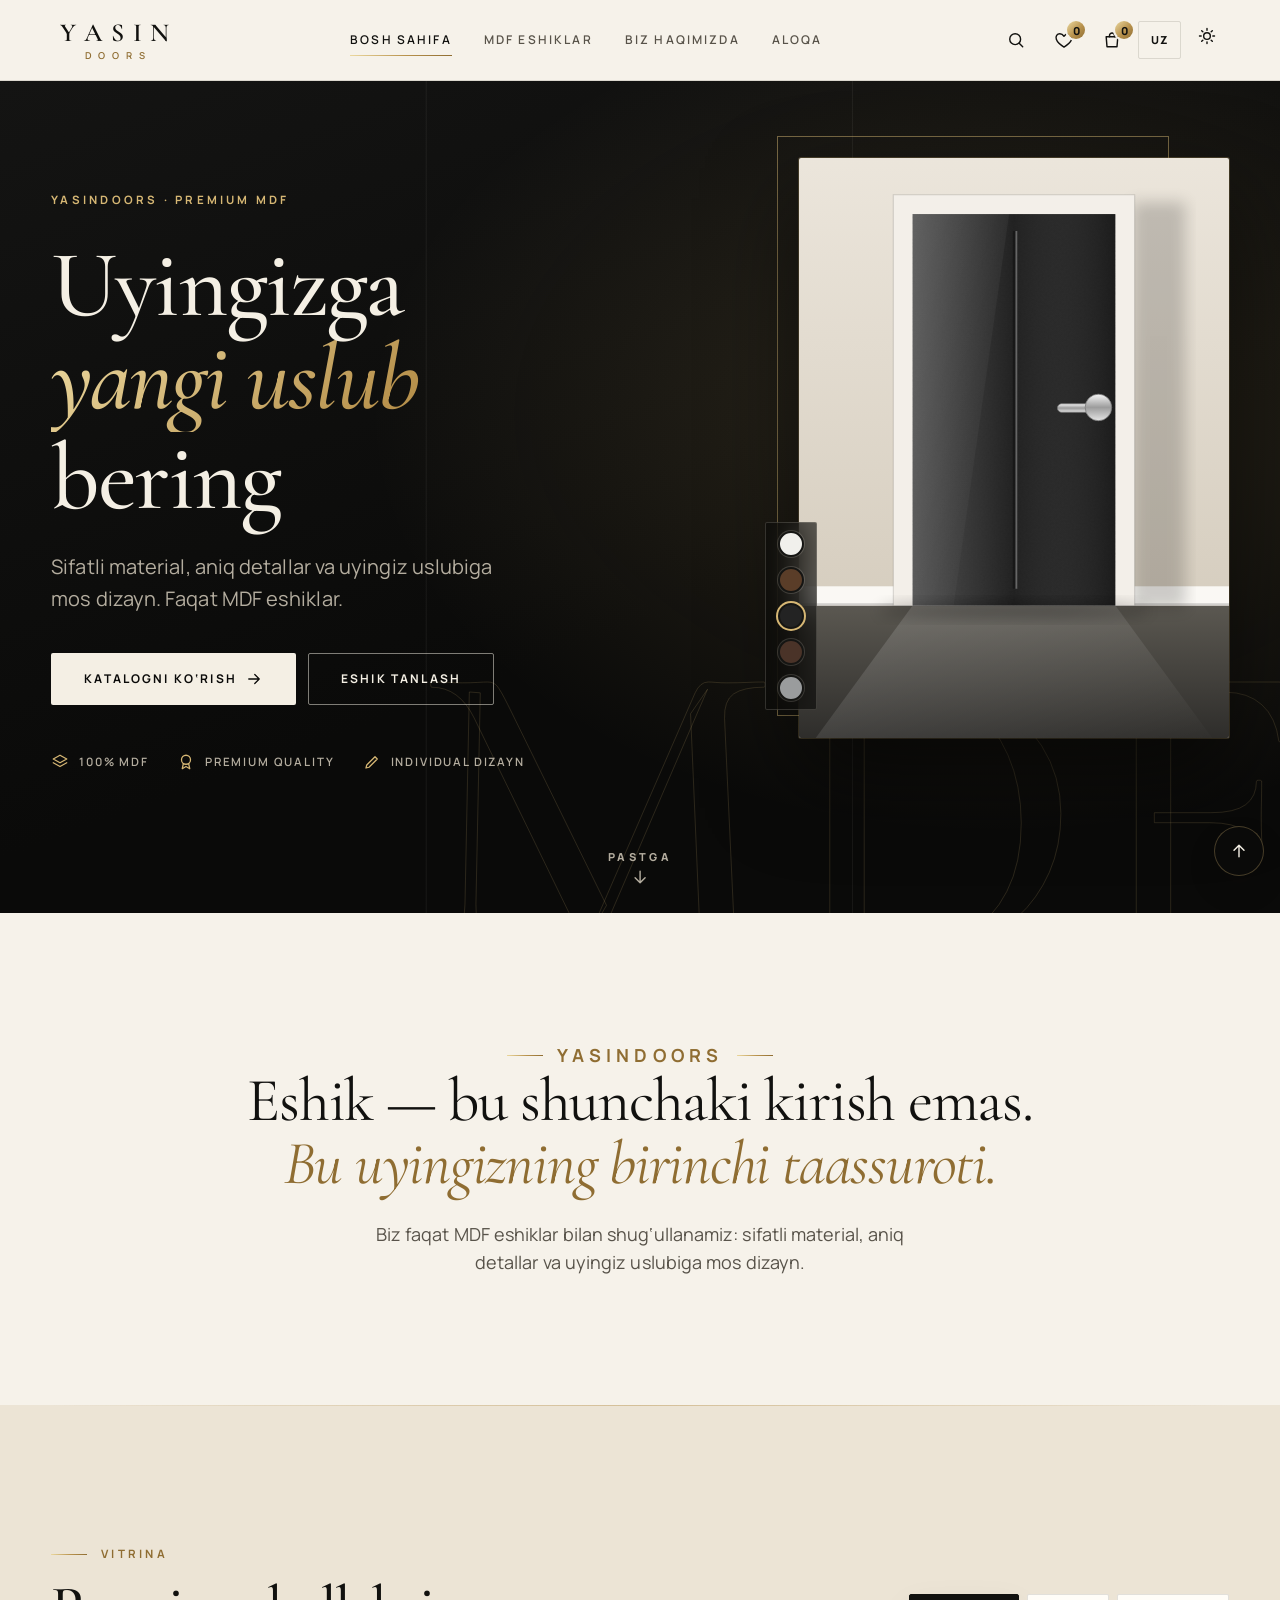
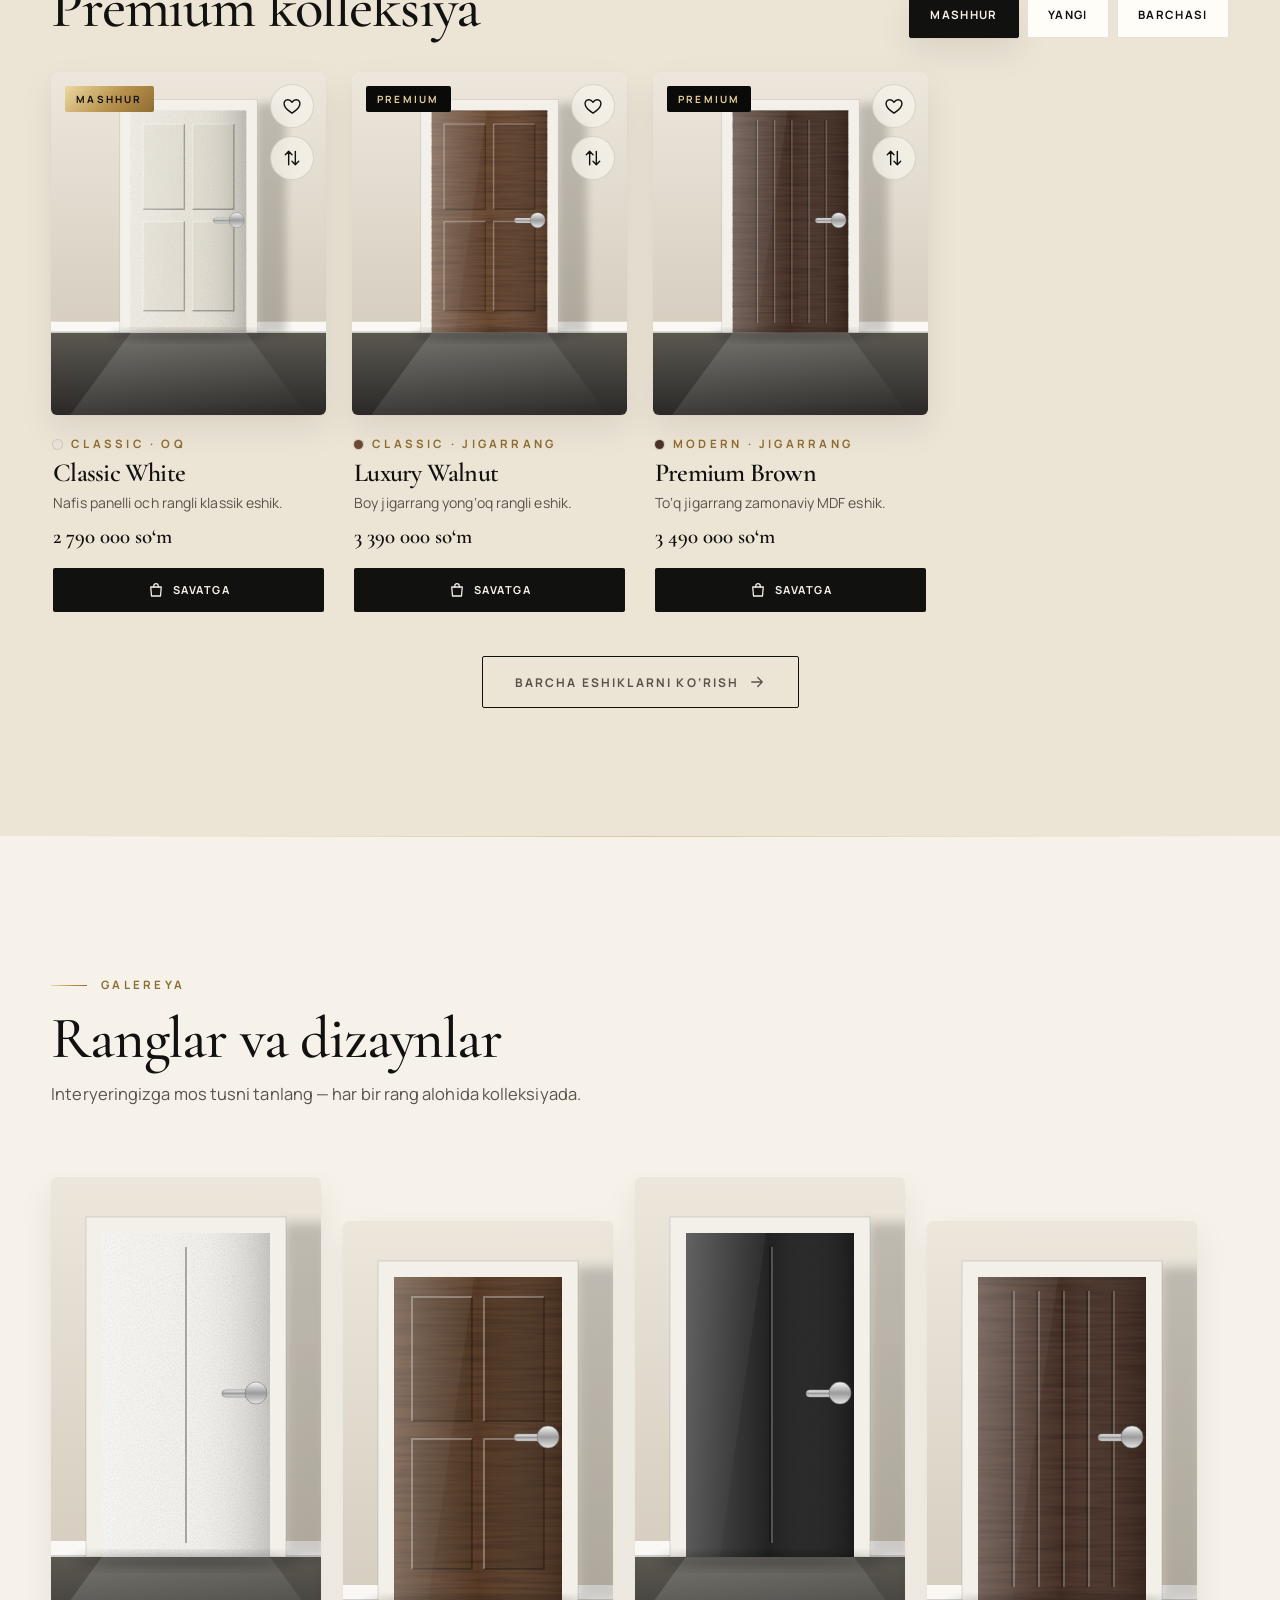
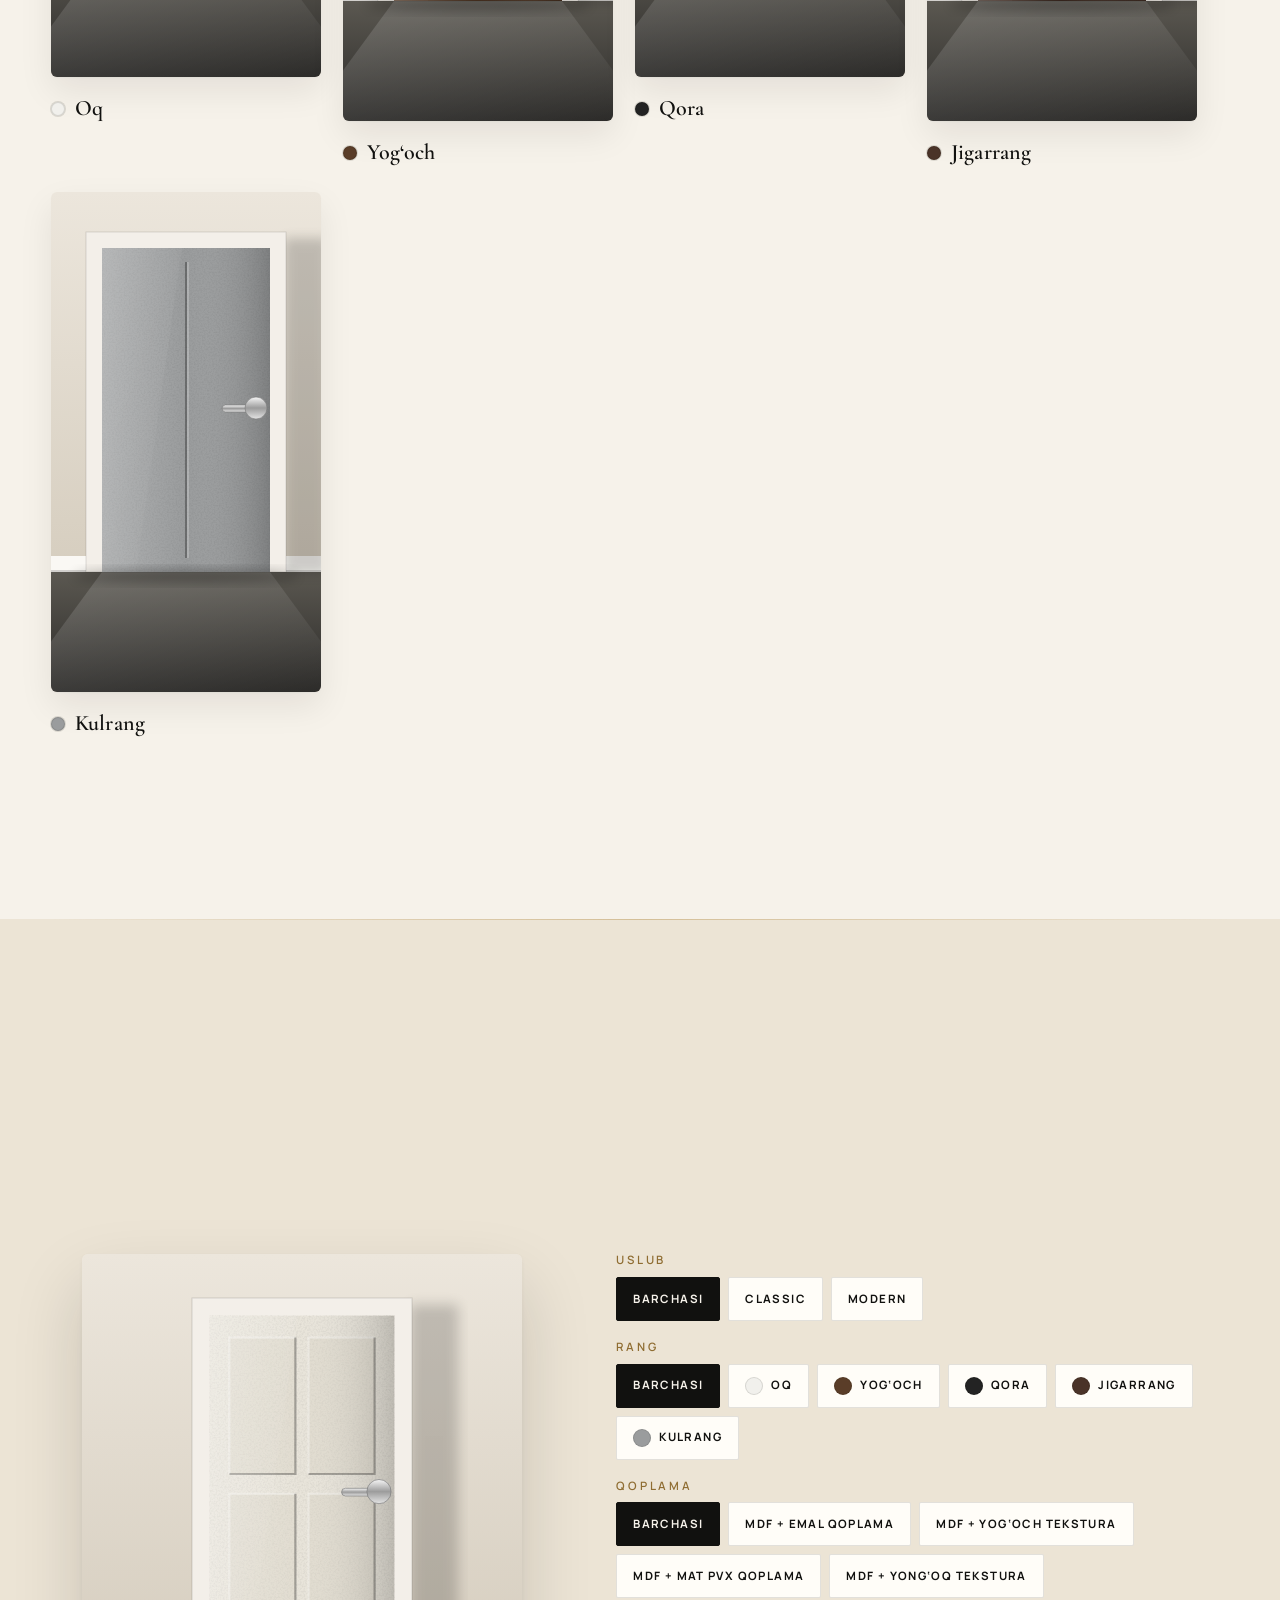
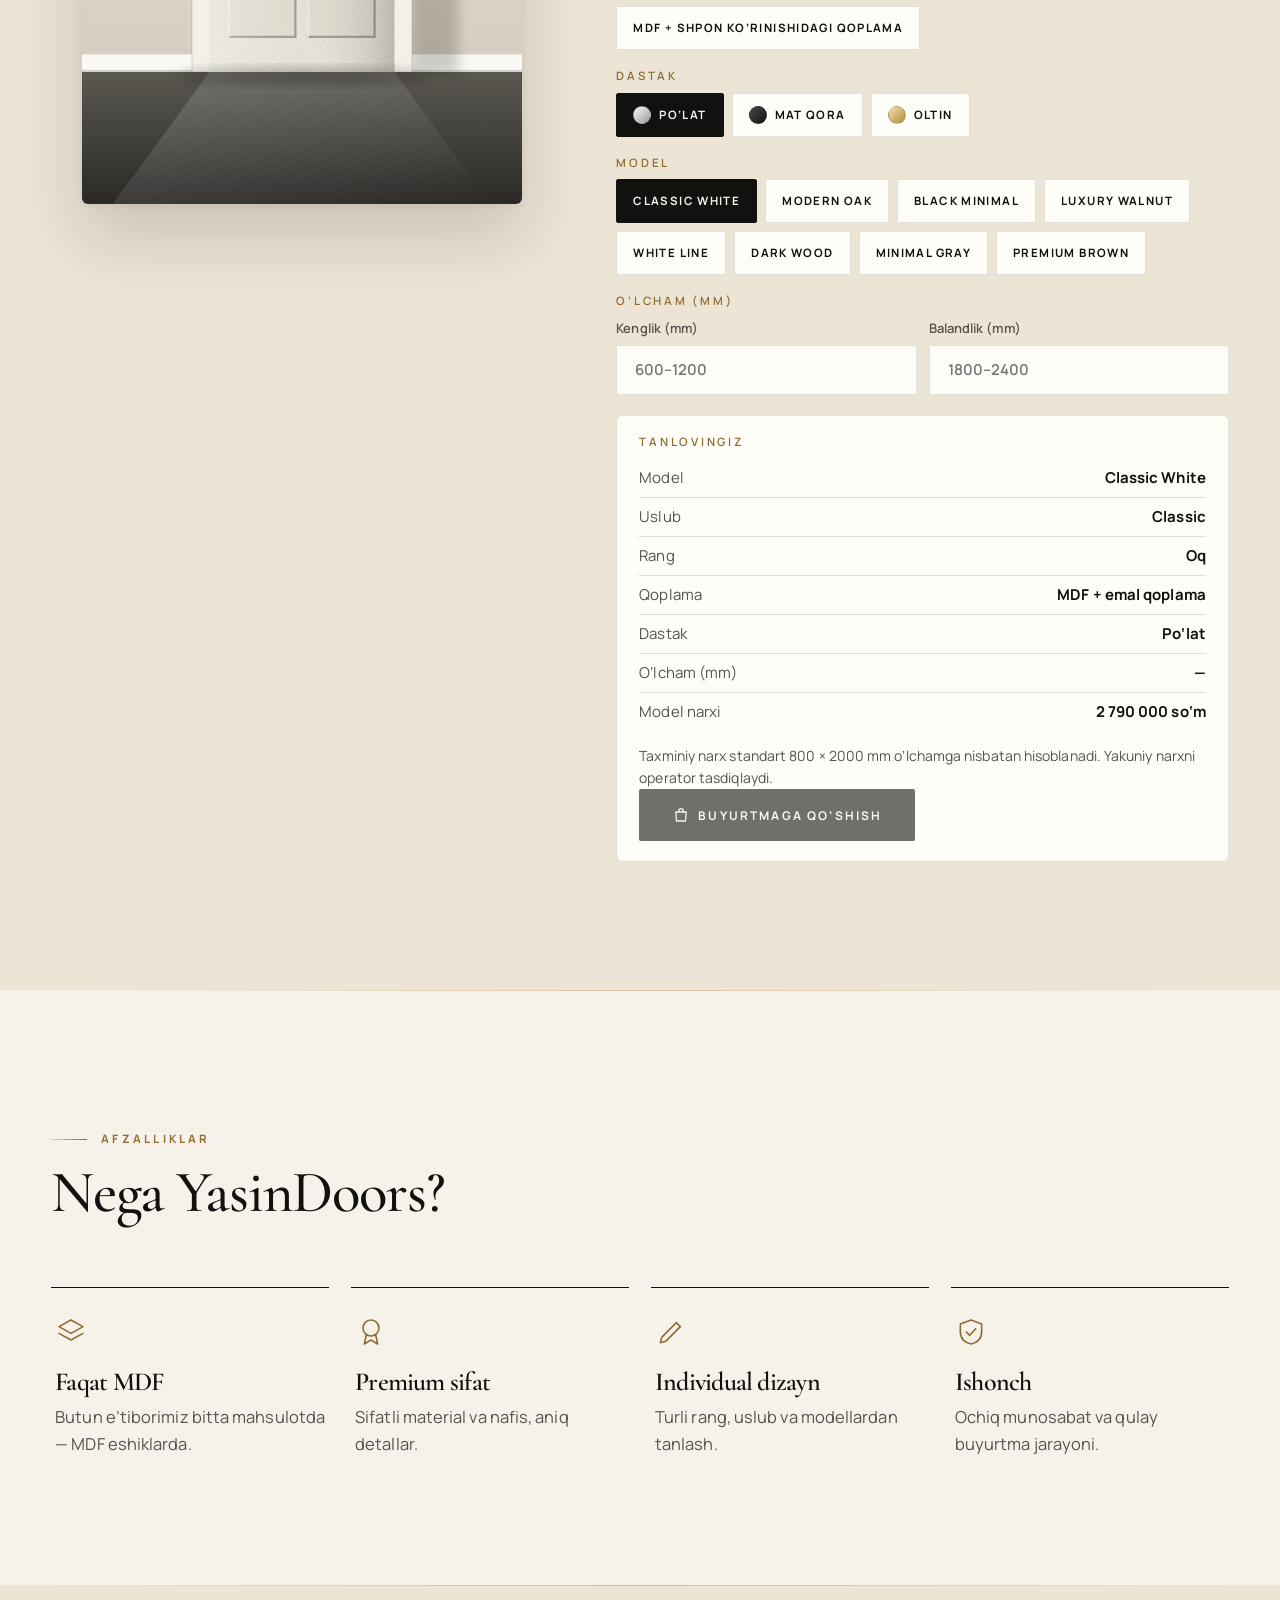
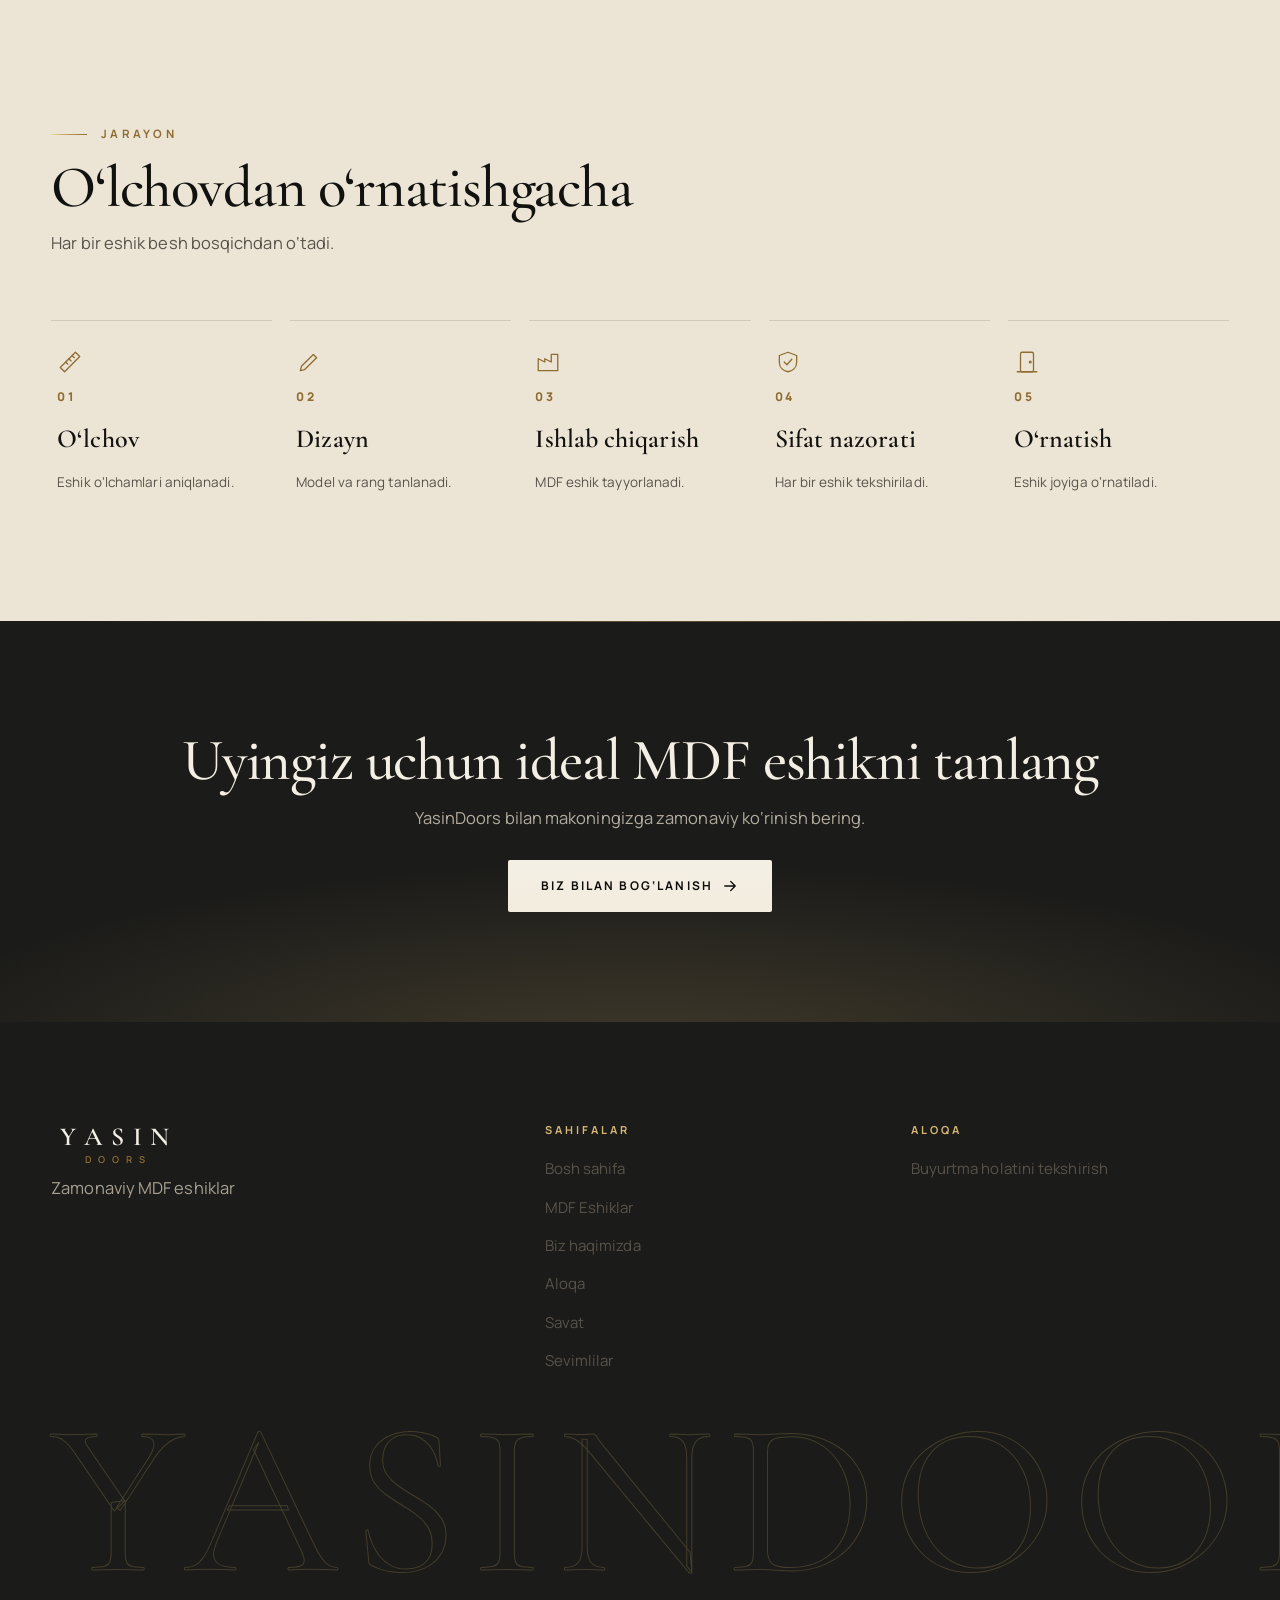
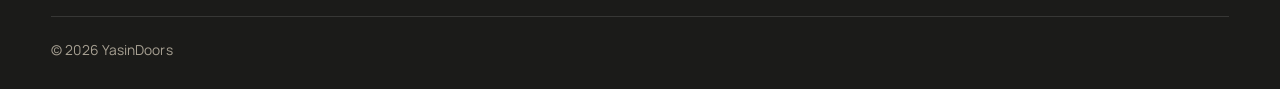
==== commit 8917d88d: "SEO (robots, sitemap, canonical, OG), sahifa o'tishlari va loading skeletonlar Co-Authored-By: Claud" ====
--- a/index.html
+++ b/index.html
@@ -4,10 +4,12 @@
   <meta charset="UTF-8">
   <meta name="viewport" content="width=device-width, initial-scale=1.0">
   <title>YasinDoors — premium MDF eshiklar</title>
-  <meta name="description" content="YasinDoors — faqat MDF eshiklar: zamonaviy dizayn, aniq o‘lcham va premium sifat. Katalog, konstruktor va onlayn buyurtma.">
+  <meta name="description" content="Faqat MDF eshiklar: zamonaviy dizayn, aniq o‘lcham, konstruktor va onlayn buyurtma.">
   <link rel="preconnect" href="https://fonts.googleapis.com">
   <link rel="preconnect" href="https://fonts.gstatic.com" crossorigin>
   <link href="https://fonts.googleapis.com/css2?family=Cormorant+Garamond:wght@400;500;600&family=Manrope:wght@400;500;600;700;800&display=swap" rel="stylesheet">
+  <link rel="canonical" href="/">
+  <meta property="og:title" content="YasinDoors — premium MDF eshiklar"><meta property="og:type" content="website"><meta property="og:locale" content="uz_UZ">
   <link rel="icon" href="icon.svg" type="image/svg+xml">
   <link rel="stylesheet" href="style.css">
   <script>try{document.documentElement.dataset.theme=localStorage.getItem('theme')||(matchMedia('(prefers-color-scheme:dark)').matches?'dark':'light')}catch(e){}</script>
@@ -41,7 +43,7 @@
 
     <section class="section section--alt" id="collection"><div class="container">
       <div class="tabsrow reveal"><div class="head"><p class="eyebrow">Vitrina</p><h2>Premium kolleksiya</h2></div><div class="chips" id="homeTabs" role="group" aria-label="Kolleksiya bo‘limlari"></div></div>
-      <div class="grid" id="featured"></div>
+      <div class="grid" id="featured" aria-busy="true"><div class="sk"><i></i><b></b><u></u></div><div class="sk"><i></i><b></b><u></u></div><div class="sk"><i></i><b></b><u></u></div></div>
       <p class="more"><a href="doors.html" class="btn btn--o">Barcha eshiklarni ko‘rish <span data-icon="arrow"></span></a></p>
     </div></section>
 
--- a/style.css
+++ b/style.css
@@ -293,7 +293,7 @@
 .hero__vis{margin-bottom:34px}
 /* tema almashish: doira bo'lib ochilish */
 ::view-transition-old(root),::view-transition-new(root){animation:none;mix-blend-mode:normal}
-::view-transition-new(root){animation:themeIn .65s ease-out}
+html.theming::view-transition-new(root){animation:themeIn .65s ease-out}
 @keyframes themeIn{from{clip-path:circle(0 at var(--thx,50%) var(--thy,0))}to{clip-path:circle(150% at var(--thx,50%) var(--thy,0))}}
 
 @media(prefers-reduced-motion:reduce){.gate{display:none}}
@@ -455,3 +455,11 @@
   .box,.timeline li{padding:22px 0 0}.cta .btn{width:100%}.footer__in{grid-template-columns:1fr;gap:34px}
   .grid--show .card:first-child{grid-column:1/-1}
 }
+
+/* sahifalar orasidagi o'tish: yumshoq fade + ko'tarilish (tema almashtirishda doira) */
+@keyframes pgOut{to{opacity:0;transform:translateY(-10px)}}@keyframes pgIn{from{opacity:0;transform:translateY(14px)}}
+html:not(.theming)::view-transition-old(root){animation:.28s ease both pgOut}
+html:not(.theming)::view-transition-new(root){animation:.5s cubic-bezier(.2,.7,.2,1) both pgIn}
+/* yuklanish skeletonlari (katalog kelguncha) */
+.grid.is-loading .sk{aspect-ratio:auto}
+@media(prefers-reduced-motion:reduce){html::view-transition-old(root),html::view-transition-new(root){animation:none}}
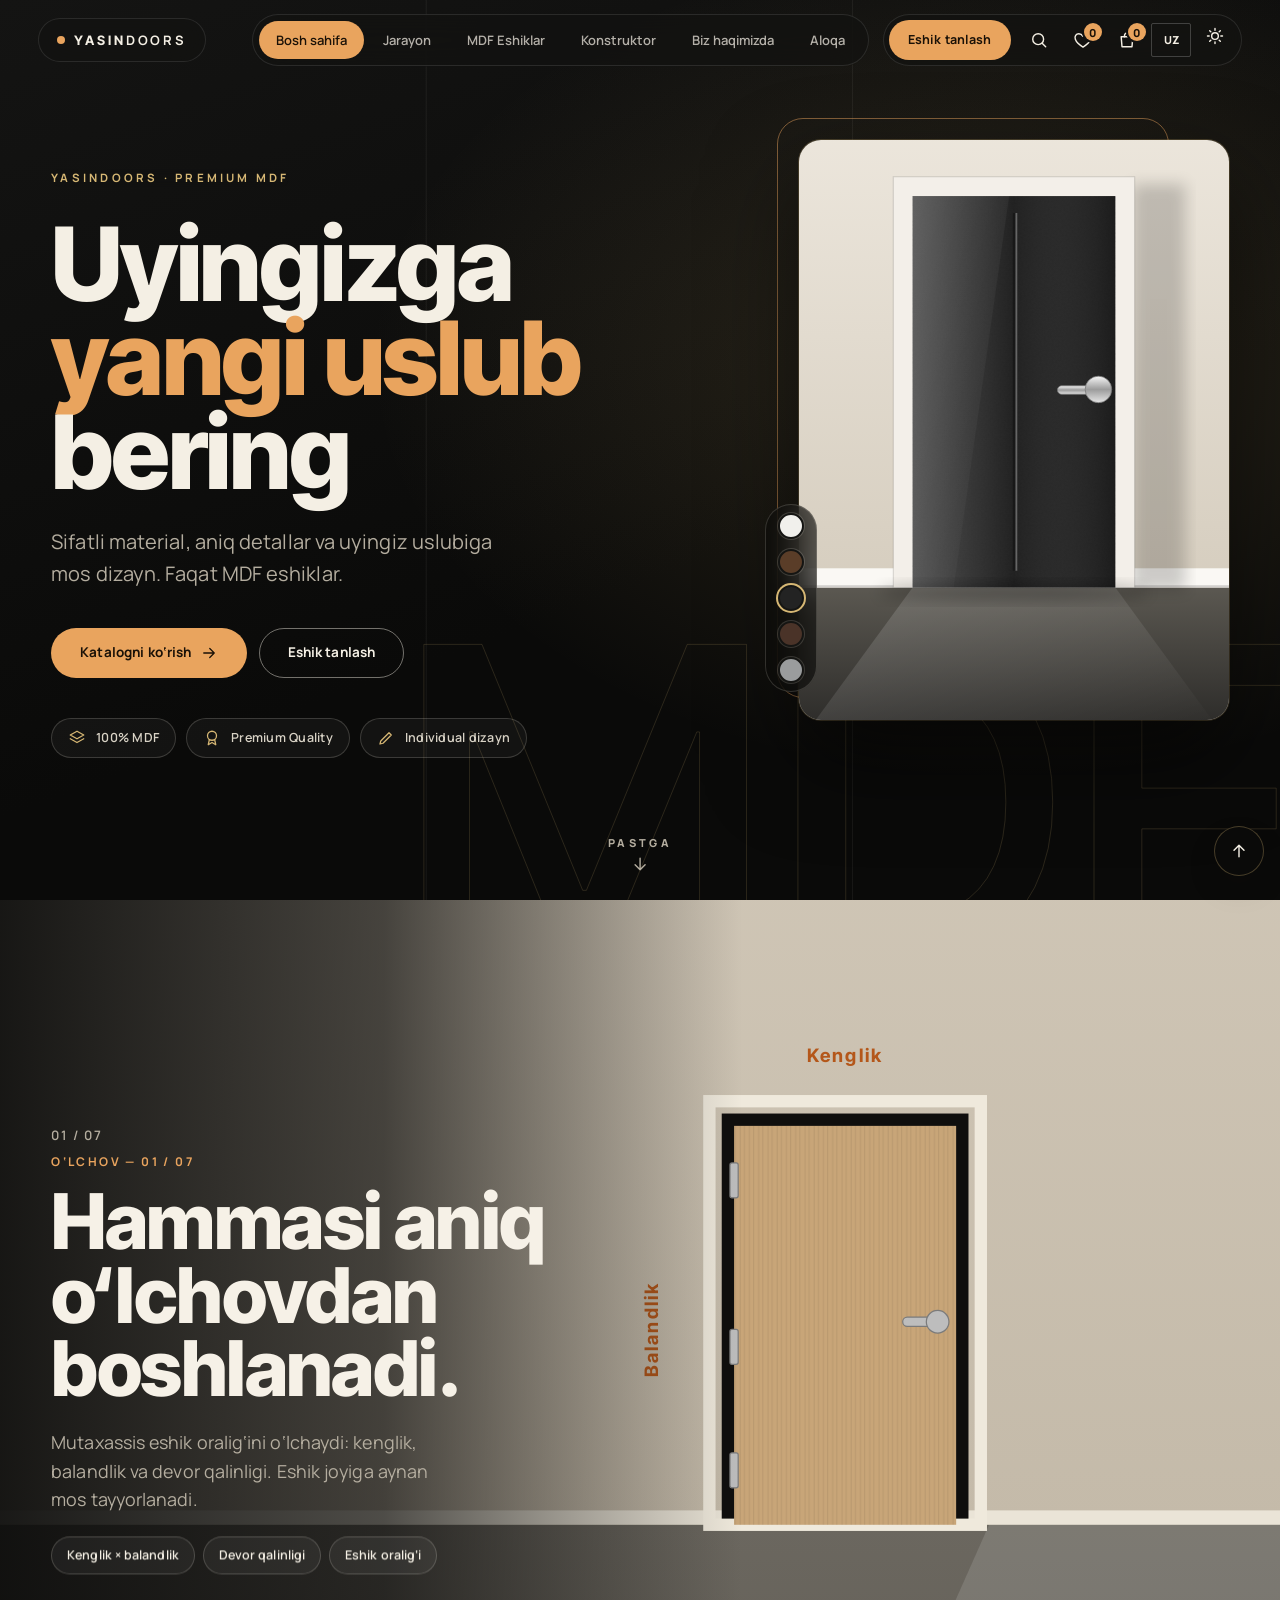
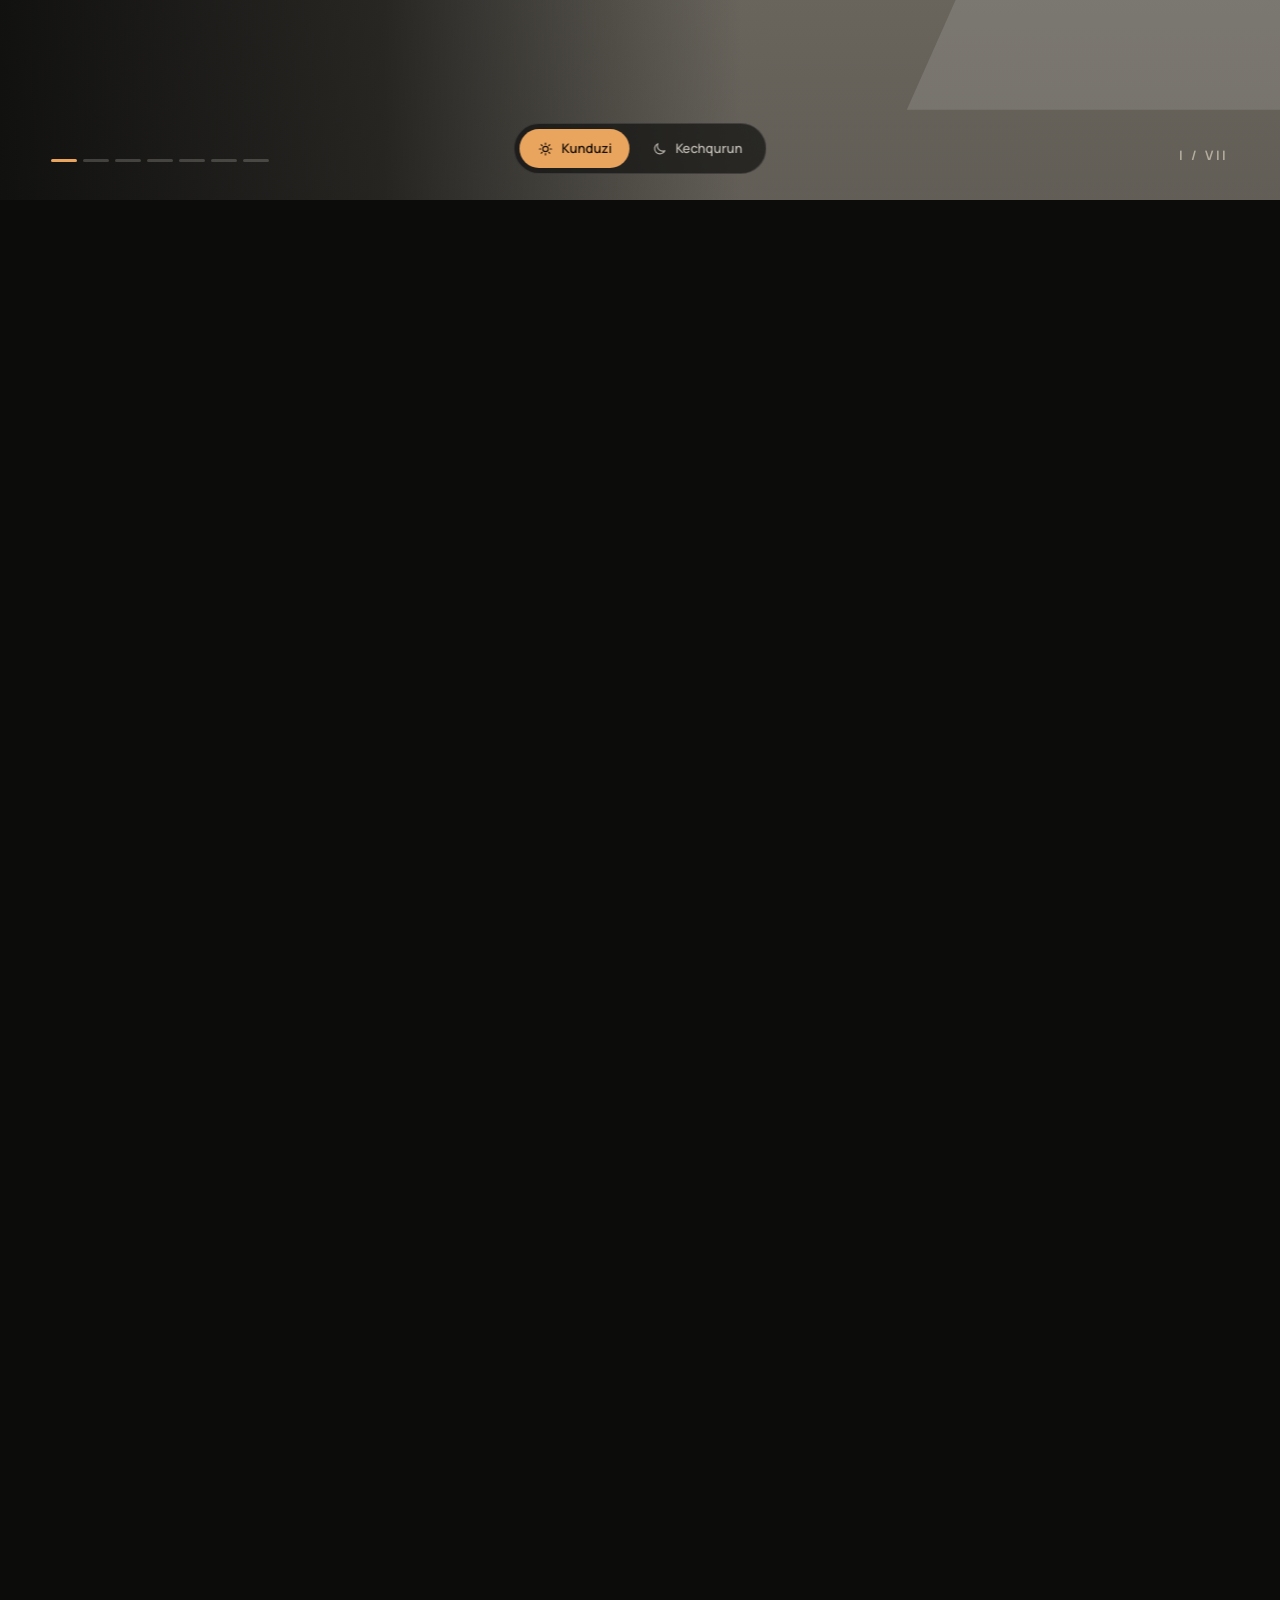
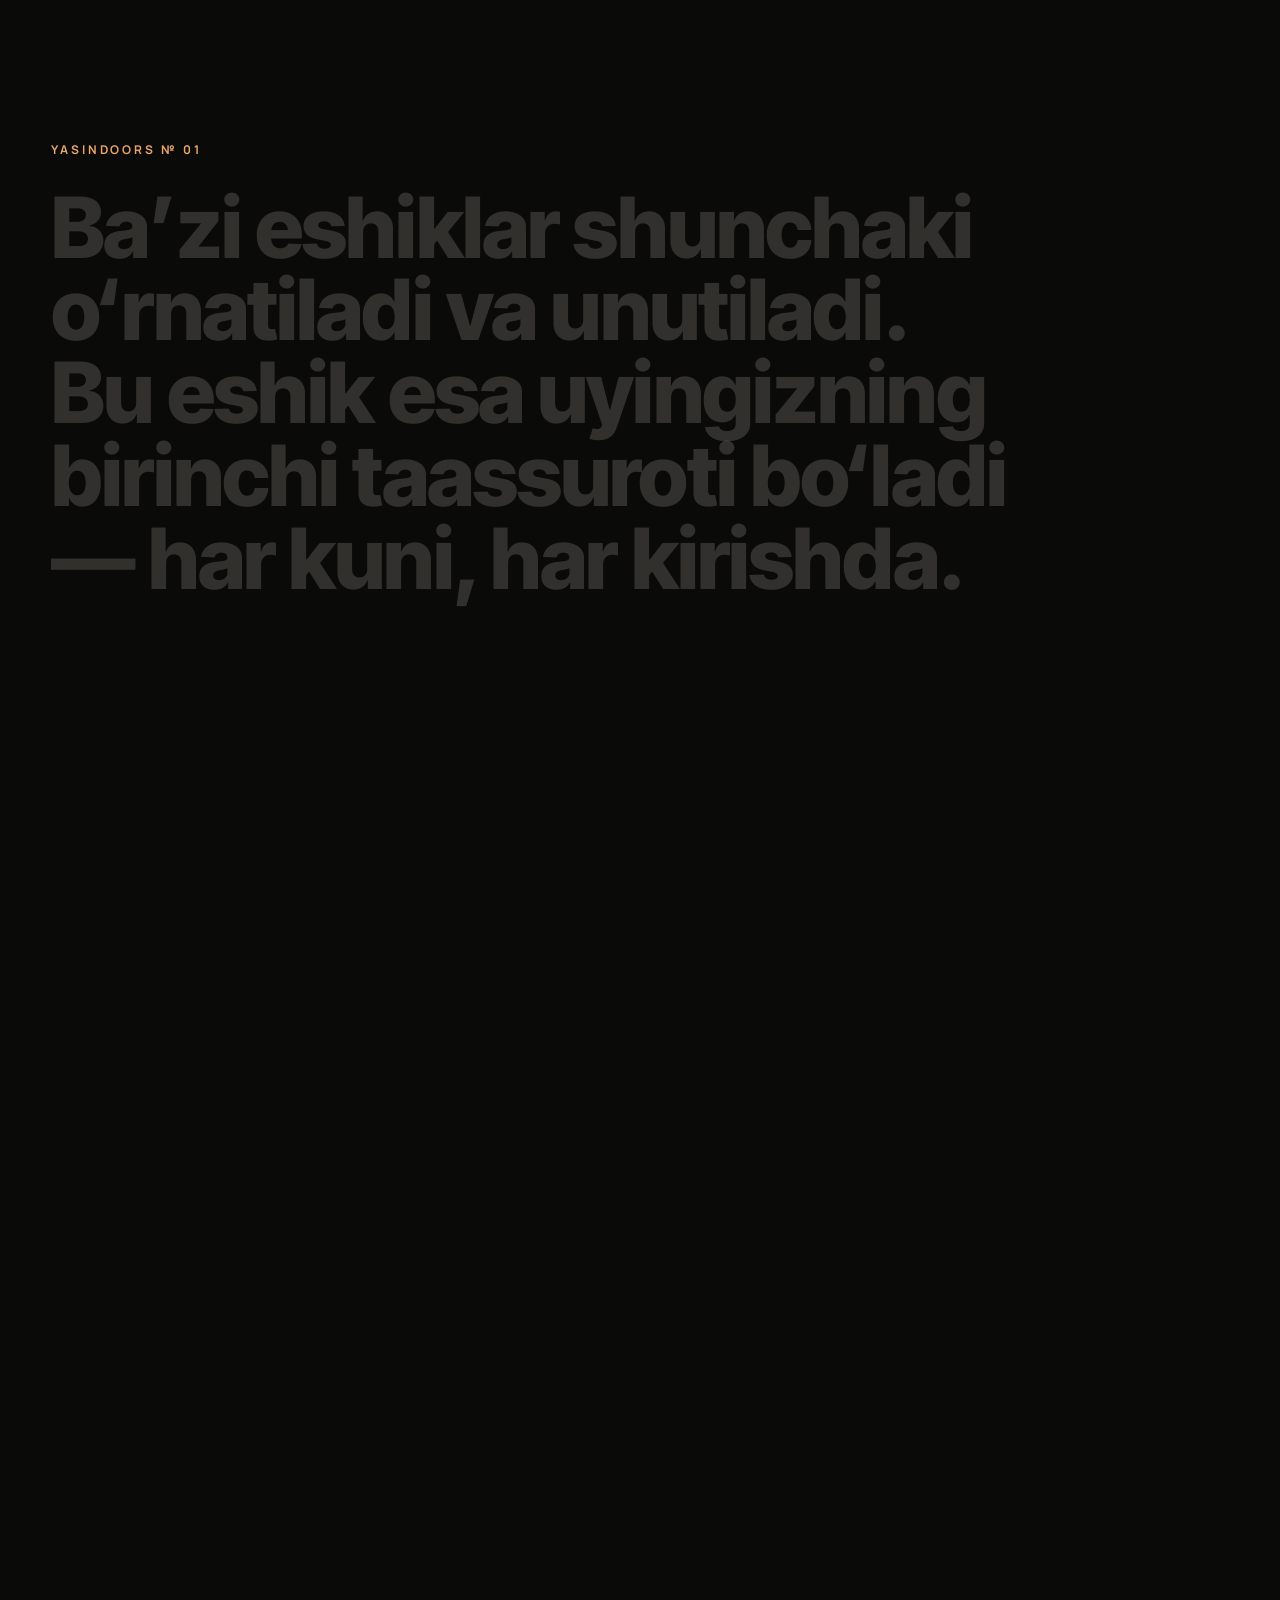
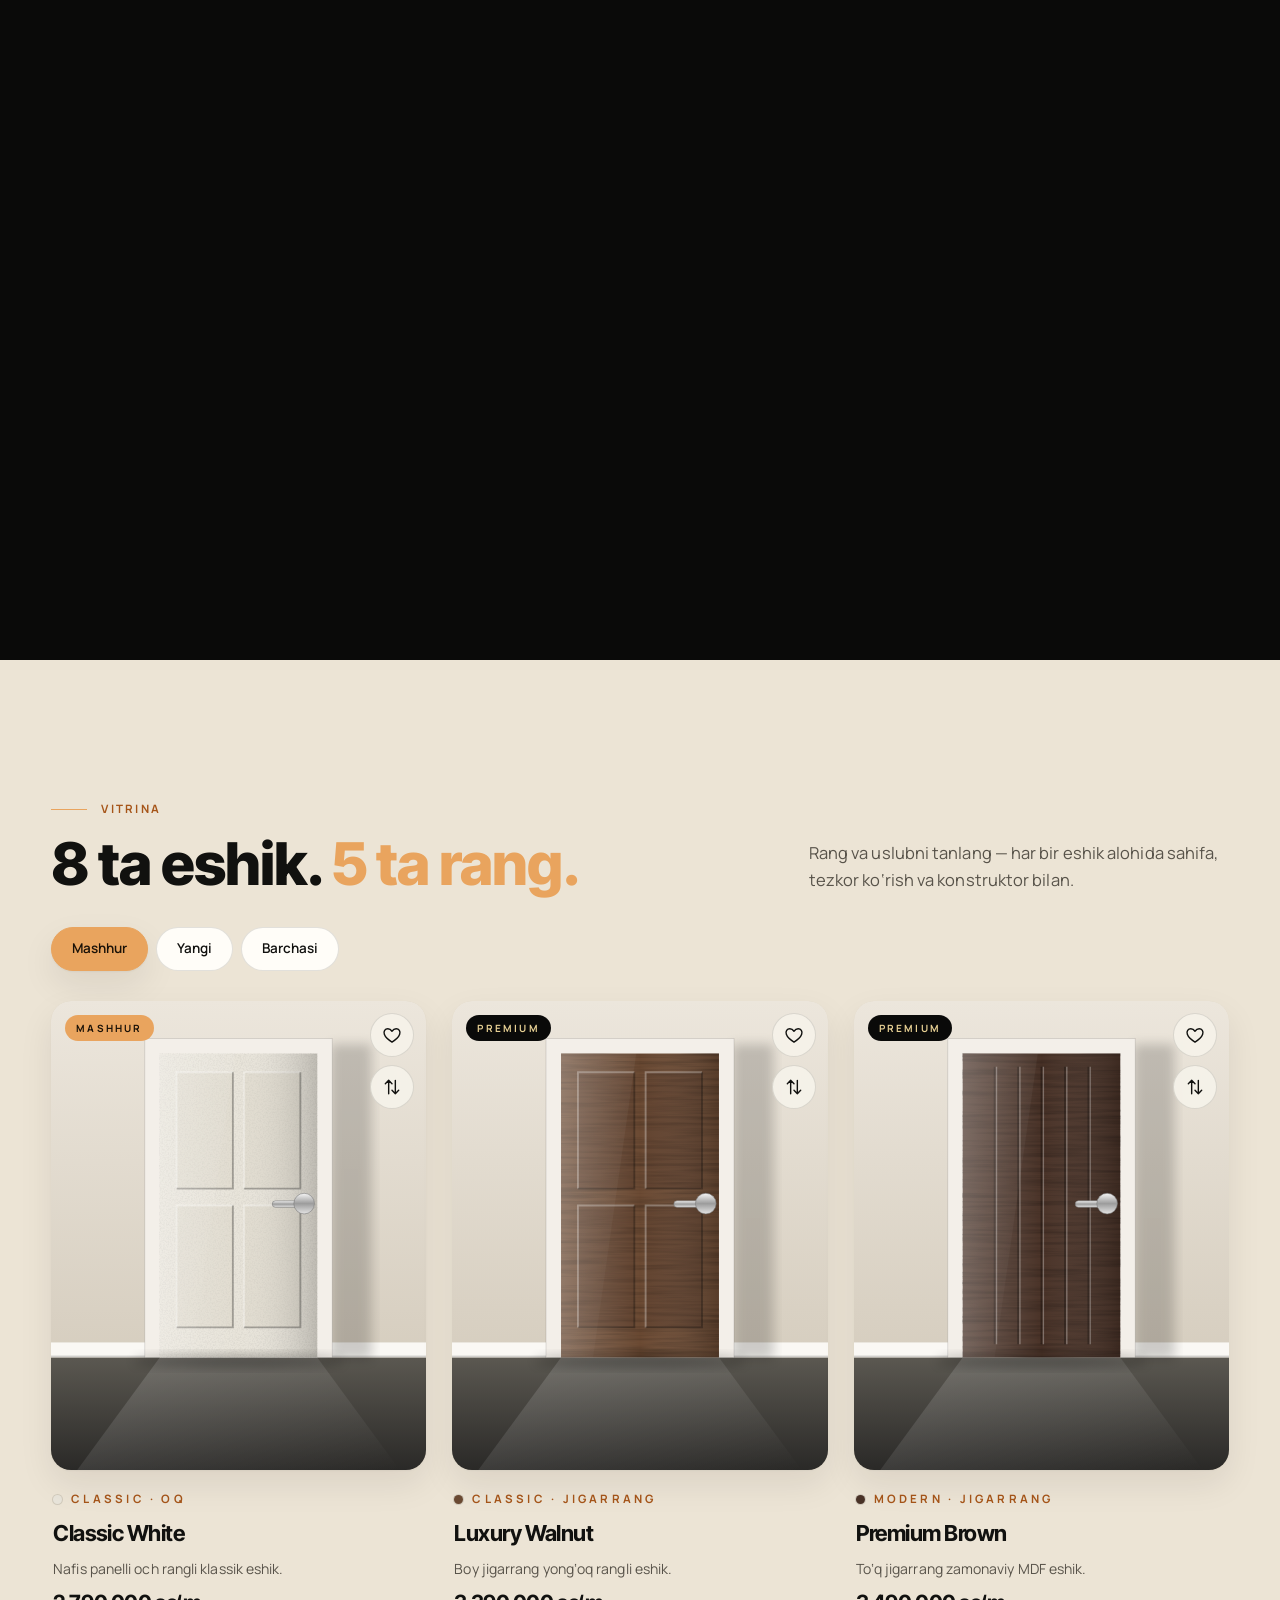
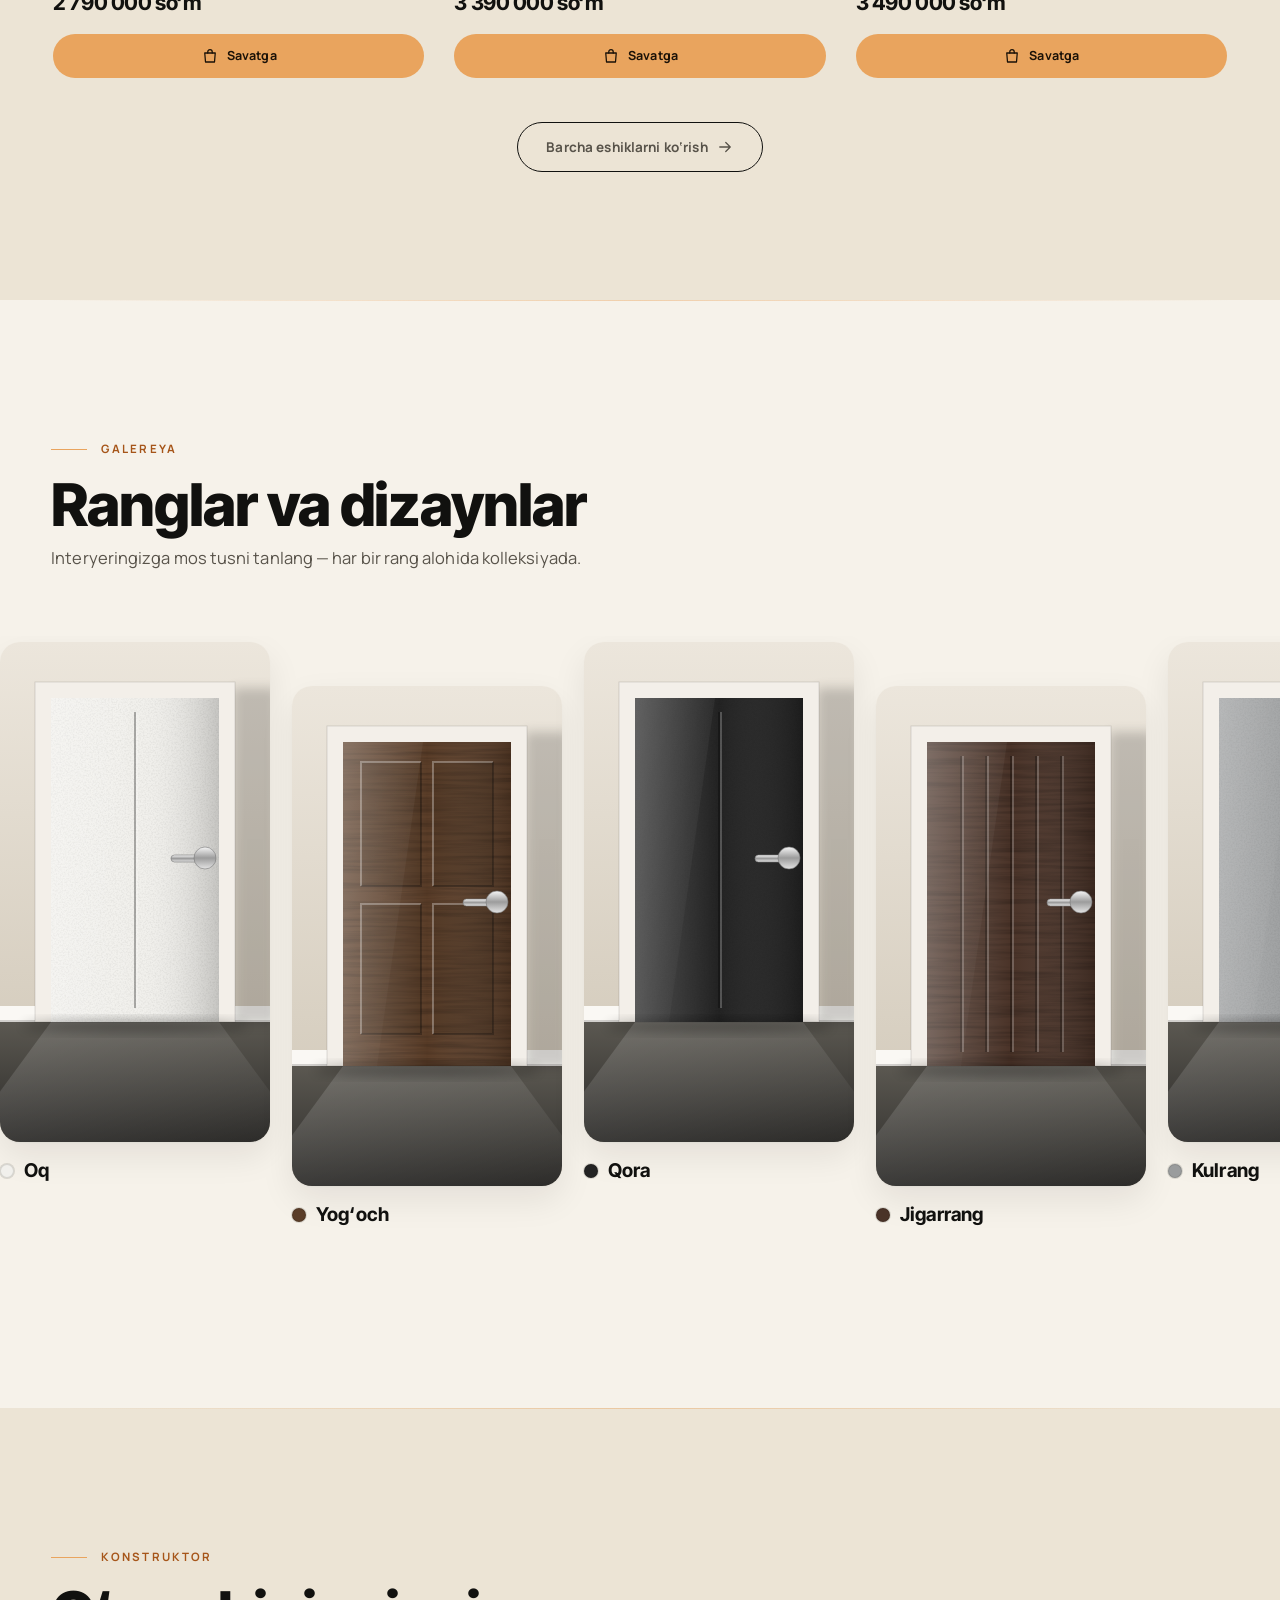
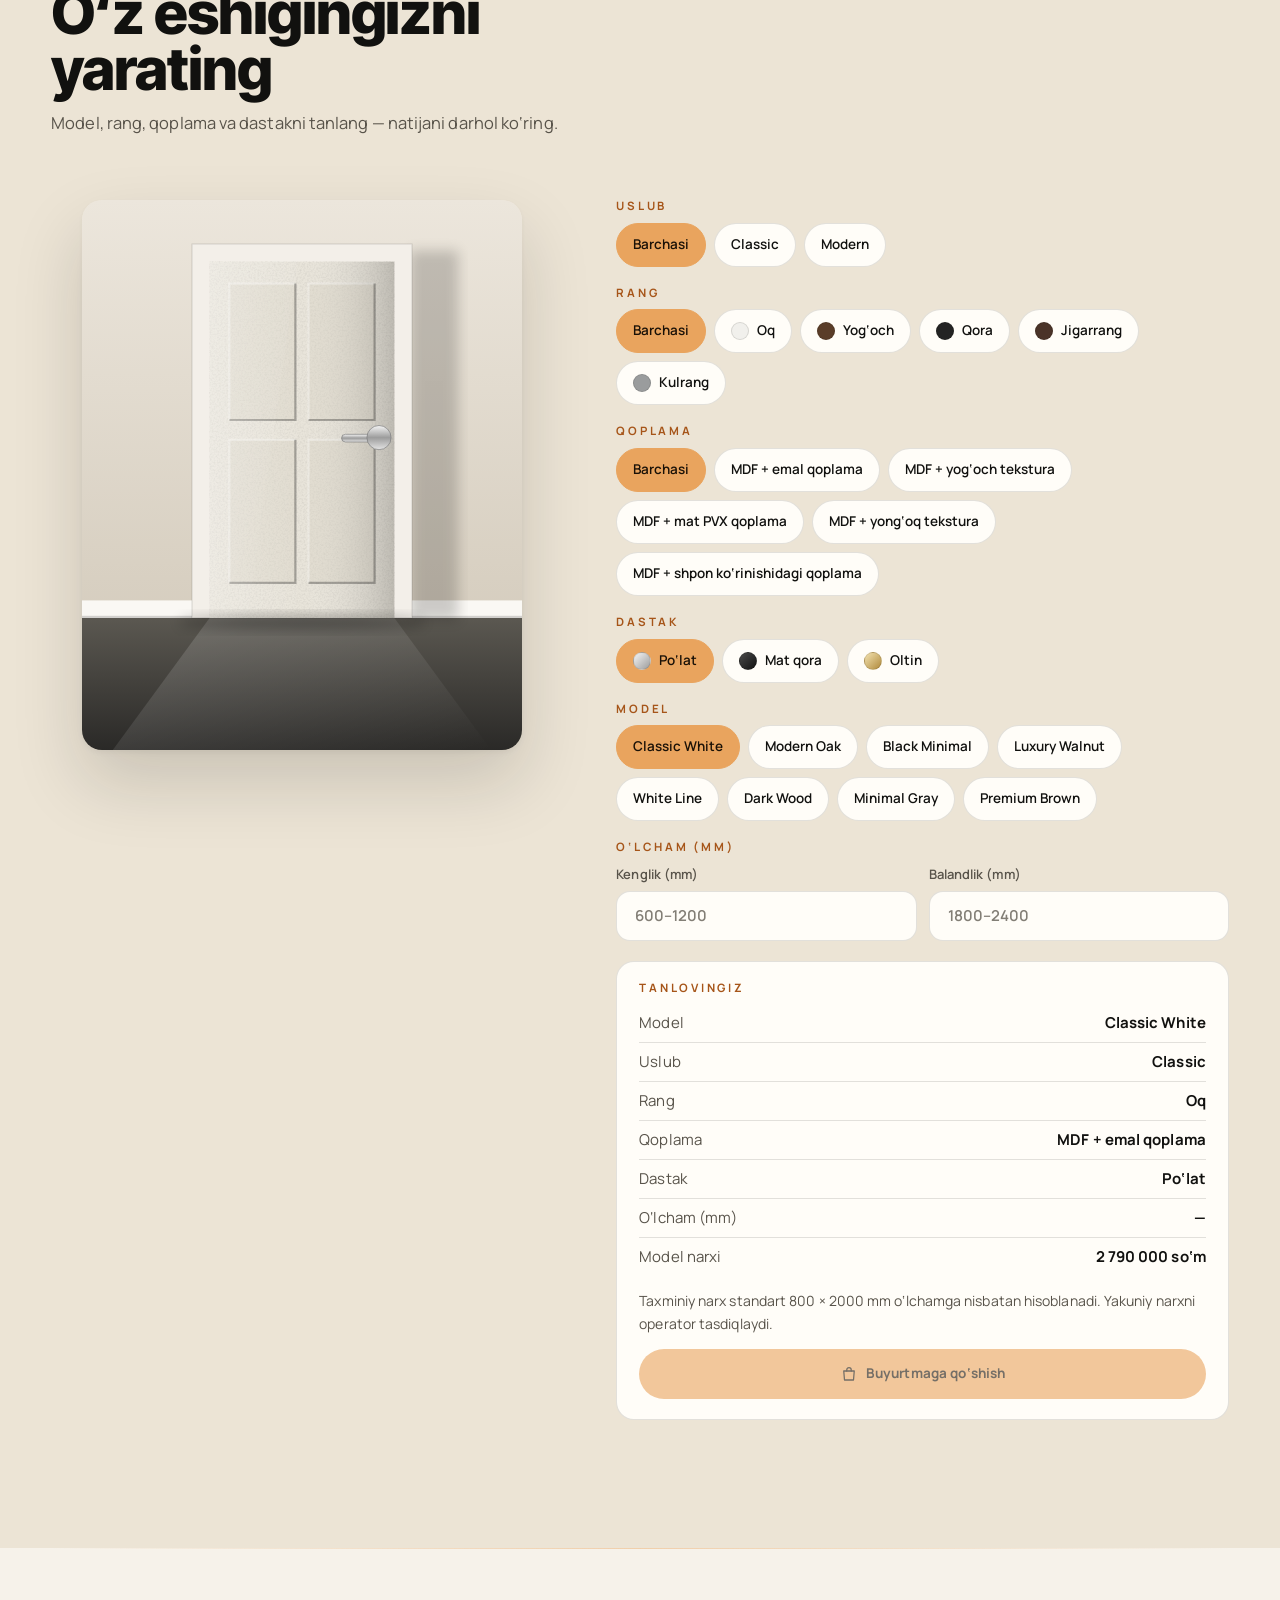
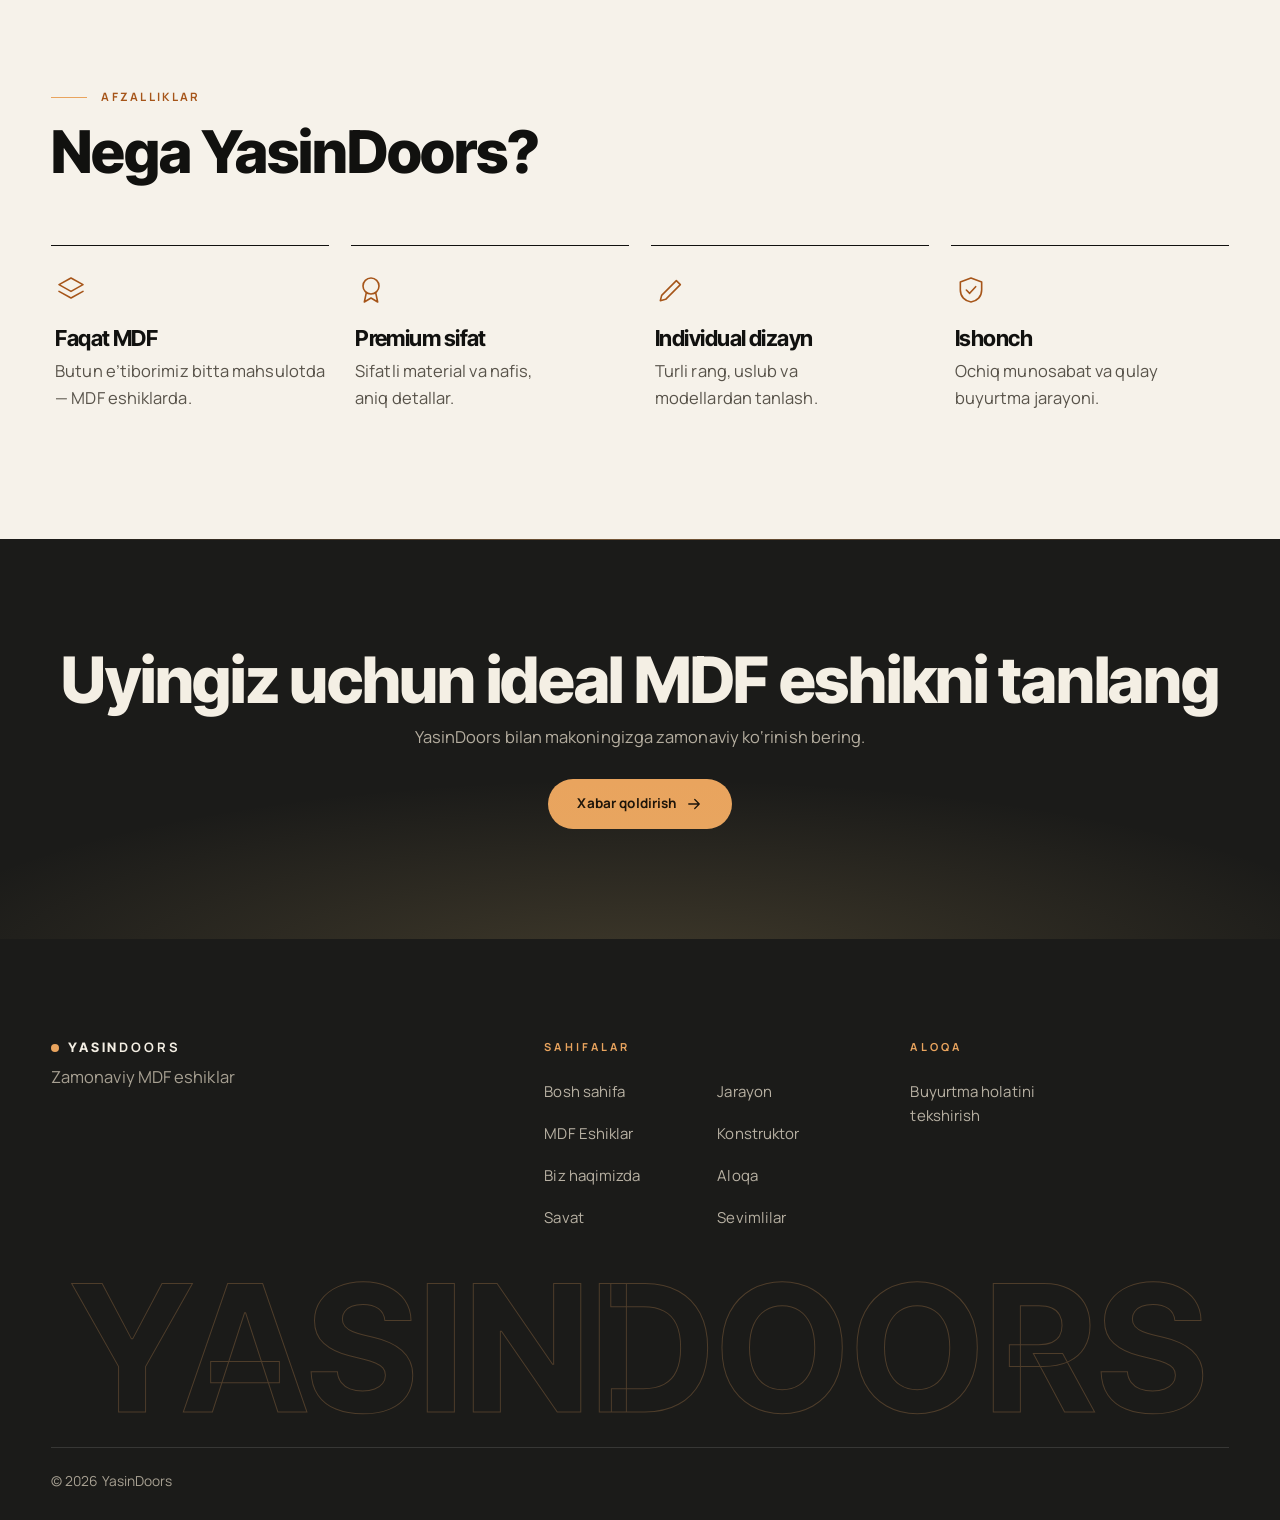
==== commit 56b91fc9: "Video uslubida: suzuvchi shisha navbar, scroll bilan jonlanuvchi eshik tayyorlanishi, so'z-so'z matn" ====
--- a/index.html
+++ b/index.html
@@ -7,7 +7,7 @@
   <meta name="description" content="Faqat MDF eshiklar: zamonaviy dizayn, aniq o‘lcham, konstruktor va onlayn buyurtma.">
   <link rel="preconnect" href="https://fonts.googleapis.com">
   <link rel="preconnect" href="https://fonts.gstatic.com" crossorigin>
-  <link href="https://fonts.googleapis.com/css2?family=Cormorant+Garamond:wght@400;500;600&family=Manrope:wght@400;500;600;700;800&display=swap" rel="stylesheet">
+  <link href="https://fonts.googleapis.com/css2?family=Inter+Tight:wght@500;600;700;800&family=Manrope:wght@400;500;600;700;800&display=swap" rel="stylesheet">
   <link rel="canonical" href="/">
   <meta property="og:title" content="YasinDoors — premium MDF eshiklar"><meta property="og:type" content="website"><meta property="og:locale" content="uz_UZ">
   <link rel="icon" href="icon.svg" type="image/svg+xml">
@@ -34,15 +34,28 @@
           <div class="hero__frame"><img data-door="3" alt="Interyerdagi qora MDF eshik" width="400" height="500" fetchpriority="high"></div>
         </div>
       </div>
-      <a class="scroll" href="#intro" aria-label="Pastga aylantirish"><span>Pastga</span><span data-icon="down"></span></a>
+      <a class="scroll" href="#process" aria-label="Pastga aylantirish"><span>Pastga</span><span data-icon="down"></span></a>
     </section>
 
-    <section class="section intro" id="intro"><div class="container reveal"><p class="eyebrow">YasinDoors</p>
-      <h2>Eshik — bu shunchaki kirish emas.<br><em>Bu uyingizning birinchi taassuroti.</em></h2>
-      <p>Biz faqat MDF eshiklar bilan shug‘ullanamiz: sifatli material, aniq detallar va uyingiz uslubiga mos dizayn.</p></div></section>
+    <section class="proc" id="process" data-stage="1" data-time="day" aria-label="Eshik qanday tayyorlanadi">
+      <div class="proc__sticky">
+        <div class="proc__scene" id="procScene"></div>
+        <div class="proc__txt in" id="procTxt" aria-live="polite"></div>
+        <div class="proc__dots" id="procDots" aria-hidden="true"></div>
+        <div class="proc__time" role="group" aria-label="Kun va tun yoritilishi"><button type="button" data-time="day" aria-pressed="true"><span data-icon="sun"></span>Kunduzi</button><button type="button" data-time="night" aria-pressed="false"><span data-icon="moon"></span>Kechqurun</button></div>
+        <div class="proc__count" id="procCount" aria-hidden="true">I / VII</div>
+      </div>
+      <ol class="proc__list" id="procList"></ol>
+    </section>
+
+    <section class="stm" id="statement" aria-label="Biz haqimizda">
+      <div class="stm__sticky"><p class="stm__eb">YasinDoors № 01</p>
+        <p class="stm__t" id="stmText">Ba’zi eshiklar shunchaki o‘rnatiladi va unutiladi. Bu eshik esa uyingizning birinchi taassuroti bo‘ladi — har kuni, har kirishda.</p></div>
+    </section>
 
     <section class="section section--alt" id="collection"><div class="container">
-      <div class="tabsrow reveal"><div class="head"><p class="eyebrow">Vitrina</p><h2>Premium kolleksiya</h2></div><div class="chips" id="homeTabs" role="group" aria-label="Kolleksiya bo‘limlari"></div></div>
+      <div class="colhead reveal"><div class="head"><p class="eyebrow">Vitrina</p><h2 id="colTitle">Premium kolleksiya</h2></div><p class="colhead__p">Rang va uslubni tanlang — har bir eshik alohida sahifa, tezkor ko‘rish va konstruktor bilan.</p></div>
+      <div class="tabsrow reveal"><div class="chips" id="homeTabs" role="group" aria-label="Kolleksiya bo‘limlari"></div></div>
       <div class="grid" id="featured" aria-busy="true"><div class="sk"><i></i><b></b><u></u></div><div class="sk"><i></i><b></b><u></u></div><div class="sk"><i></i><b></b><u></u></div></div>
       <p class="more"><a href="doors.html" class="btn btn--o">Barcha eshiklarni ko‘rish <span data-icon="arrow"></span></a></p>
     </div></section>
@@ -61,10 +74,6 @@
       <div class="head reveal"><p class="eyebrow">Afzalliklar</p><h2>Nega YasinDoors?</h2></div>
       <div class="cards4"><article class="box reveal"><span class="ico" data-icon="layers"></span><h3>Faqat MDF</h3><p>Butun e’tiborimiz bitta mahsulotda — MDF eshiklarda.</p></article><article class="box reveal"><span class="ico" data-icon="award"></span><h3>Premium sifat</h3><p>Sifatli material va nafis, aniq detallar.</p></article><article class="box reveal"><span class="ico" data-icon="pen"></span><h3>Individual dizayn</h3><p>Turli rang, uslub va modellardan tanlash.</p></article><article class="box reveal"><span class="ico" data-icon="shield"></span><h3>Ishonch</h3><p>Ochiq munosabat va qulay buyurtma jarayoni.</p></article></div>
     </div></section>
-
-    <section class="section section--alt"><div class="container">
-      <div class="head reveal"><p class="eyebrow">Jarayon</p><h2>O‘lchovdan o‘rnatishgacha</h2><p>Har bir eshik besh bosqichdan o‘tadi.</p></div>
-      <ol class="timeline"><li class="reveal"><span class="ico" data-icon="ruler"></span><span class="num">01</span>O‘lchov<p>Eshik o‘lchamlari aniqlanadi.</p></li><li class="reveal"><span class="ico" data-icon="pen"></span><span class="num">02</span>Dizayn<p>Model va rang tanlanadi.</p></li><li class="reveal"><span class="ico" data-icon="factory"></span><span class="num">03</span>Ishlab chiqarish<p>MDF eshik tayyorlanadi.</p></li><li class="reveal"><span class="ico" data-icon="shield"></span><span class="num">04</span>Sifat nazorati<p>Har bir eshik tekshiriladi.</p></li><li class="reveal"><span class="ico" data-icon="door"></span><span class="num">05</span>O‘rnatish<p>Eshik joyiga o‘rnatiladi.</p></li></ol></div></section>
 
     <section class="section" id="reviewsSec" hidden><div class="container">
       <div class="head reveal"><p class="eyebrow">Fikrlar</p><h2>Mijozlarimiz nima deydi</h2></div>
--- a/style.css
+++ b/style.css
@@ -1,107 +1,91 @@
 /* ===== YasinDoors — style.css (yagona CSS) ===== */
 /* 1. Tokens */
-:root{--bg:#faf8f5;--bg2:#f3efe9;--bg3:#ebe6de;--tx:#17150f;--tx2:#5e5a52;--card:#fff;--line:rgba(30,24,12,.1);
-  --glass:rgba(250,248,245,.74);--glass2:rgba(255,255,255,.66);--acc:#a67443;--acc2:#c99764;--btn:#17150f;--btnTx:#fff;
-  --sh1:0 1px 2px rgba(30,20,0,.05),0 10px 28px rgba(30,20,0,.07);--sh2:0 2px 4px rgba(30,20,0,.06),0 22px 48px rgba(30,20,0,.15);
-  --r:20px;--t:.3s cubic-bezier(.2,.7,.2,1);--nh:78px;color-scheme:light}
-:root[data-theme="dark"]{--bg:#111314;--bg2:#171a1c;--bg3:#1f2326;--tx:#f3f1ec;--tx2:#b9b5ac;--card:#181b1d;--line:rgba(255,255,255,.09);
-  --glass:rgba(17,19,20,.74);--glass2:rgba(44,48,51,.55);--acc:#d9a56f;--acc2:#e8bd8c;--btn:#f3f1ec;--btnTx:#111314;
-  --sh1:0 1px 2px rgba(0,0,0,.4),0 10px 28px rgba(0,0,0,.35);--sh2:0 2px 4px rgba(0,0,0,.5),0 22px 48px rgba(0,0,0,.6);color-scheme:dark}
+:root{color-scheme:light;}
+:root[data-theme="dark"]{color-scheme:dark;}
 /* 2. Base */
 *{box-sizing:border-box;margin:0}html{scroll-behavior:smooth}
-body{font-family:'Manrope',system-ui,sans-serif;font-size:17px;line-height:1.6;background:var(--bg);color:var(--tx);overflow-x:clip;
-  transition:background var(--t),color var(--t);animation:fade .6s ease both}
+body{font-family:'Manrope',system-ui,sans-serif;line-height:1.6;background:var(--bg);color:var(--tx);overflow-x:clip;transition:background var(--t),color var(--t);animation:fade .6s ease both;}
 body.lock{overflow:hidden}@keyframes fade{from{opacity:0}}
 h1,h2,h3{letter-spacing:-.03em;line-height:1.1;font-weight:800}
-h1{font-size:clamp(34px,6vw,70px)}h2{font-size:clamp(28px,4vw,46px)}h3{font-size:20px}
+h2{}h3{}
 p{color:var(--tx2)}a{color:inherit;text-decoration:none}img{max-width:100%;display:block}
 button{font:inherit;color:inherit;cursor:pointer;background:none;border:0}
 :focus-visible{outline:2px solid var(--acc);outline-offset:3px}
 .sr{position:absolute;left:-9999px}.skip{position:absolute;left:-999px;top:8px;background:var(--btn);color:var(--btnTx);padding:8px 14px;border-radius:8px;z-index:10001}.skip:focus{left:8px}
 .container{width:min(1200px,92%);margin-inline:auto}
-.section{padding:clamp(56px,9vw,130px) 0}.section--alt{background:var(--bg2)}
-.eyebrow{font-size:12.5px;font-weight:800;letter-spacing:.18em;text-transform:uppercase;color:var(--acc);margin-bottom:14px}
-.head{max-width:620px;margin-bottom:44px}.head p{margin-top:12px}.more{text-align:center;margin-top:44px}
+.section--alt{background:var(--bg2)}
+.eyebrow{font-size:12.5px;font-weight:800;letter-spacing:.18em;text-transform:uppercase;color:var(--acc);}
+.head{max-width:620px;}.head p{margin-top:12px}.more{text-align:center;margin-top:44px}
 .i{width:20px;height:20px;fill:none;stroke:currentColor;stroke-width:1.7;stroke-linecap:round;stroke-linejoin:round;flex:none}
 [data-icon]{display:inline-flex}
-.progress{position:fixed;top:0;left:0;height:2px;width:0;background:linear-gradient(90deg,var(--acc),var(--acc2));z-index:10000}
+.progress{position:fixed;top:0;left:0;width:0;z-index:10000;}
 /* 3. Buttons */
-.btn{display:inline-flex;align-items:center;justify-content:center;gap:8px;padding:13px 26px;border-radius:999px;font-size:15px;font-weight:700;
-  border:1px solid transparent;transition:var(--t);min-height:48px;position:relative}
-.btn--p{background:var(--btn);color:var(--btnTx);box-shadow:inset 0 1px 0 rgba(255,255,255,.2),var(--sh1)}
-.btn--p:hover{transform:translateY(-2px);box-shadow:inset 0 1px 0 rgba(255,255,255,.2),var(--sh2)}
-.btn--o{border-color:var(--line);background:var(--glass2);backdrop-filter:blur(10px)}.btn--o:hover{border-color:var(--tx);transform:translateY(-2px)}
-.btn--glass{background:var(--glass);backdrop-filter:blur(12px);border-color:var(--line)}
-.btn--sm{padding:10px 16px;min-height:44px;font-size:14px}.btn:active{transform:scale(.98)}.btn:disabled{opacity:.6;cursor:wait}
+.btn{display:inline-flex;align-items:center;justify-content:center;gap:8px;border:1px solid transparent;transition:var(--t);position:relative;}
+.btn--p:hover{box-shadow:inset 0 1px 0 rgba(255,255,255,.2),var(--sh2);}
+.btn--o{border-color:var(--line);}.btn--o:hover{border-color:var(--tx);}
+.btn:active{transform:scale(.98)}.btn:disabled{opacity:.6;cursor:wait}
 .btn .i{width:18px;height:18px}.btn:hover .i:last-child{transform:translateX(2px)}.btn .i{transition:var(--t)}
 /* 4. Header */
-.header{position:sticky;top:0;z-index:9999;background:var(--glass);backdrop-filter:blur(18px) saturate(1.5);-webkit-backdrop-filter:blur(18px) saturate(1.5);
-  border-bottom:1px solid transparent;transition:var(--t)}
-.header.scrolled{--nh:64px;border-color:var(--line);box-shadow:var(--sh1)}
+.header{position:sticky;top:0;z-index:9999;transition:var(--t);}
+.header.scrolled{border-color:var(--line);}
 .header__in{display:flex;align-items:center;justify-content:space-between;height:var(--nh);transition:height var(--t)}
 .logo{display:flex;align-items:center;gap:10px}.logo .i{width:28px;height:28px;stroke-width:1.5;color:var(--acc)}
-.logo__t{display:grid;line-height:1}.logo__t b{font-size:19px;font-weight:800;letter-spacing:.08em}.logo__t i{font-style:normal;font-size:10.5px;font-weight:600;letter-spacing:.42em;color:var(--acc);margin-top:3px}
+.logo__t{display:grid;line-height:1}.logo__t b{}.logo__t i{font-style:normal;font-weight:600;}
 .nav ul{list-style:none;padding:0;display:flex;gap:4px}
-.nav a,.nav .link{padding:8px 16px;border-radius:999px;font-size:15px;font-weight:600;color:var(--tx2);transition:var(--t);display:flex;align-items:center;gap:10px}
-.nav a:hover,.nav a.active{color:var(--tx);background:var(--bg3)}.nav .only-m{display:none}
+.nav a,.nav .link{color:var(--tx2);transition:var(--t);display:flex;align-items:center;gap:10px;}
+.nav a:hover,.nav a.active{background:var(--bg3);}.nav .only-m{display:none}
 .actions{display:flex;gap:4px;align-items:center}
-.ibtn{position:relative;width:44px;height:44px;border-radius:50%;display:grid;place-items:center;transition:var(--t)}.ibtn:hover{background:var(--bg3)}
-.badge,.count{min-width:18px;height:18px;padding:0 5px;border-radius:99px;background:var(--acc);color:#fff;font-size:11px;font-weight:800;display:inline-grid;place-items:center;line-height:1}
-.ibtn .badge{position:absolute;top:3px;right:1px;box-shadow:0 0 0 2px var(--bg)}
+.ibtn{position:relative;width:44px;height:44px;border-radius:50%;display:grid;place-items:center;transition:var(--t)}.ibtn:hover{}
+.badge,.count{min-width:18px;height:18px;padding:0 5px;font-size:11px;font-weight:800;display:inline-grid;place-items:center;line-height:1;}
+.ibtn .badge{position:absolute;top:3px;right:1px;}
 .t-moon{display:none}[data-theme="dark"] .t-sun{display:none}[data-theme="dark"] .t-moon{display:inline-flex}
 .burger{display:none}.burger span{display:block;width:20px;height:2px;background:currentColor;margin:5px auto;transition:var(--t);border-radius:2px}
 .burger[aria-expanded="true"] span:nth-child(1){transform:translateY(7px) rotate(45deg)}.burger[aria-expanded="true"] span:nth-child(2){opacity:0}
 .burger[aria-expanded="true"] span:nth-child(3){transform:translateY(-7px) rotate(-45deg)}
 .tabbar{display:none}
 /* 5. Hero */
-.hero{position:relative;padding:clamp(36px,6vw,80px) 0 clamp(84px,9vw,120px);background:radial-gradient(800px 480px at 78% 30%,color-mix(in srgb,var(--acc) 16%,transparent),transparent 70%)}
-.hero__in{display:grid;grid-template-columns:1.05fr .95fr;gap:48px;align-items:center}
-.badge-top{display:inline-flex;align-items:center;gap:10px;padding:8px 16px;border:1px solid var(--line);border-radius:99px;font-size:11.5px;font-weight:800;letter-spacing:.14em;background:var(--glass2);backdrop-filter:blur(10px);margin-bottom:24px}
+.hero{position:relative;}
+.hero__in{display:grid;}
+.badge-top{align-items:center;gap:10px;border-radius:99px;font-size:11.5px;font-weight:800;letter-spacing:.14em;backdrop-filter:blur(10px);}
 .badge-top .dot{width:7px;height:7px;border-radius:50%;background:var(--acc);box-shadow:0 0 0 4px color-mix(in srgb,var(--acc) 25%,transparent)}
-.hero h1{margin-bottom:22px}.lead{font-size:clamp(17px,2vw,20px);max-width:480px;margin-bottom:34px}
+.lead{}
 .hero__btns{display:flex;gap:12px;flex-wrap:wrap}
-.hero__vis{position:relative;display:grid;place-items:center;padding:20px}
-.hero__frame{width:min(420px,100%);aspect-ratio:4/5;border-radius:28px;overflow:hidden;box-shadow:var(--sh2);border:1px solid var(--line)}
-.hero__frame img{width:100%;height:100%;object-fit:cover;translate:0 var(--py,0px);scale:1.08}
+.hero__vis{position:relative;display:grid;place-items:center;}
+.hero__frame{overflow:hidden;}
+.hero__frame img{width:100%;height:100%;object-fit:cover;translate:0 var(--py,0px);}
 .float{position:absolute;z-index:2;display:flex;align-items:center;gap:10px;padding:8px 16px 8px 8px;border-radius:16px;background:var(--glass2);border:1px solid var(--line);
   box-shadow:var(--sh2),inset 0 1px 0 rgba(255,255,255,.35);backdrop-filter:blur(16px);font-size:13px;font-weight:700;animation:float 7s ease-in-out infinite}
 .float i{width:34px;height:34px;border-radius:11px;display:grid;place-items:center;color:#fff;background:linear-gradient(145deg,var(--acc2),var(--acc));box-shadow:inset 0 1px 0 rgba(255,255,255,.4)}
 .float:nth-of-type(1){top:8%;left:-2%}.float:nth-of-type(2){top:34%;right:-3%;animation-delay:-2s}.float:nth-of-type(3){bottom:24%;left:-4%;animation-delay:-4s}.float:nth-of-type(4){bottom:6%;right:2%;animation-delay:-5s}
 @keyframes float{50%{transform:translateY(-10px)}}
-.scroll{position:absolute;bottom:26px;left:50%;transform:translateX(-50%);display:grid;justify-items:center;gap:2px;font-size:11px;font-weight:800;letter-spacing:.2em;text-transform:uppercase;color:var(--tx2)}
+.scroll{position:absolute;bottom:26px;left:50%;transform:translateX(-50%);display:grid;justify-items:center;gap:2px;font-size:11px;font-weight:800;text-transform:uppercase;}
 .scroll .i{animation:bob 1.8s ease-in-out infinite}@keyframes bob{50%{transform:translateY(6px)}}
-.intro{text-align:center}.intro h2{font-size:clamp(28px,5vw,58px);max-width:900px;margin:0 auto 24px}.intro p{max-width:560px;margin:0 auto;font-size:18px}
+.intro{text-align:center}.intro h2{max-width:900px;margin:0 auto 24px;}.intro p{max-width:560px;margin:0 auto;}
 /* 6. Cards, badges */
-.grid{display:grid;grid-template-columns:repeat(auto-fill,minmax(250px,1fr));gap:26px}
-.card{background:var(--card);border:1px solid var(--line);border-radius:var(--r);overflow:hidden;box-shadow:var(--sh1);transition:transform var(--t),box-shadow var(--t);display:flex;flex-direction:column}
-.card:hover{transform:translateY(-6px);box-shadow:var(--sh2)}
-.card__img{position:relative;aspect-ratio:4/5;overflow:hidden;background:var(--bg3)}
-.card__img img{width:100%;height:100%;object-fit:cover;transition:transform .6s ease}.card:hover .card__img img{transform:scale(1.06)}
-.pbadge{position:absolute;top:14px;left:14px;z-index:2;padding:5px 11px;border-radius:99px;font-size:10.5px;font-weight:800;letter-spacing:.14em;text-transform:uppercase;border:1px solid rgba(255,255,255,.35);
-  box-shadow:0 4px 12px rgba(0,0,0,.18),inset 0 1px 0 rgba(255,255,255,.35);backdrop-filter:blur(8px)}
-.pbadge--new{background:linear-gradient(135deg,rgba(255,255,255,.95),rgba(232,225,214,.8));color:#17150f}
-.pbadge--best{background:linear-gradient(135deg,#c99764,#a67443);color:#fff}
-.pbadge--premium{background:linear-gradient(135deg,#34302b,#15130f);color:#e8bd8c}
-.pbadge--sale{background:linear-gradient(135deg,#cf5a42,#a63a26);color:#fff}
-.pbadge--limited{background:rgba(20,18,14,.55);color:#f0c896;border-color:rgba(240,200,150,.6)}
+.grid{display:grid;grid-template-columns:repeat(auto-fill,minmax(250px,1fr));}
+.card{transition:transform var(--t),box-shadow var(--t);display:flex;flex-direction:column;}
+.card__img{position:relative;overflow:hidden;}
+.card__img img{width:100%;height:100%;object-fit:cover;}.card:hover .card__img img{transform:scale(1.06)}
+.pbadge{position:absolute;top:14px;left:14px;z-index:2;padding:5px 11px;text-transform:uppercase;}
+.pbadge--limited{border-color:rgba(240,200,150,.6);}
 .fav{position:absolute;top:12px;right:12px;z-index:3;width:44px;height:44px;border-radius:50%;display:grid;place-items:center;background:var(--glass);backdrop-filter:blur(10px);border:1px solid var(--line);transition:var(--t)}
-.fav:hover{transform:scale(1.08)}.fav[aria-pressed="true"]{color:#d6365f;box-shadow:0 0 18px rgba(214,54,95,.35)}.fav[aria-pressed="true"] .i{fill:currentColor}
+.fav[aria-pressed="true"]{color:#d6365f;box-shadow:0 0 18px rgba(214,54,95,.35)}.fav[aria-pressed="true"] .i{fill:currentColor}
 .fav.pop .i{animation:pop .45s ease}@keyframes pop{40%{transform:scale(1.4)}}
 .spark{position:absolute;left:50%;top:50%;width:5px;height:5px;margin:-2.5px;border-radius:50%;background:#d6365f;animation:spark .6s ease-out forwards}
 @keyframes spark{from{transform:rotate(var(--a)) translateY(0);opacity:1}to{transform:rotate(var(--a)) translateY(-26px);opacity:0}}
-.card__ov{position:absolute;inset:0;display:grid;place-items:end center;padding:18px;background:linear-gradient(transparent 55%,rgba(0,0,0,.38));opacity:0;transition:var(--t);pointer-events:none}
+.card__ov{position:absolute;inset:0;display:grid;place-items:end center;padding:18px;opacity:0;transition:var(--t);pointer-events:none;}
 .card__ov .btn{pointer-events:auto;transform:translateY(12px)}.card:hover .card__ov,.card:focus-within .card__ov{opacity:1}.card:hover .card__ov .btn,.card:focus-within .card__ov .btn{transform:none}
-.card__body{padding:20px;display:flex;flex-direction:column;gap:6px;flex:1}.card__body p{font-size:14.5px;flex:1}
+.card__body{display:flex;flex-direction:column;flex:1;}.card__body p{flex:1;}
 .tag{font-size:11.5px;font-weight:800;letter-spacing:.14em;text-transform:uppercase;color:var(--acc)}
-.price{font-size:20px;font-weight:800;color:var(--tx);letter-spacing:-.02em}.price s{font-size:14px;font-weight:600;color:var(--tx2);margin-left:8px}
+.price{color:var(--tx);}.price s{font-size:14px;color:var(--tx2);margin-left:8px;}
 .card__act{display:flex;gap:8px;margin-top:10px}.card__act .btn{flex:1}.btn.touch{display:none}
 @media(hover:none){.card__ov{display:none}.btn.touch{display:inline-flex}}
 /* 7. Page hero, catalogue tools */
-.phero{padding:clamp(48px,7vw,90px) 0 clamp(30px,4vw,50px);background:var(--bg2);border-bottom:1px solid var(--line)}.phero p{max-width:560px;margin-top:14px}
+.phero{background:var(--bg2);}.phero p{max-width:560px;margin-top:14px}
 .tools{display:flex;gap:12px;flex-wrap:wrap;margin-bottom:18px}
 .search{position:relative;flex:1;min-width:240px;max-width:460px}.search [data-icon]{position:absolute;left:16px;top:14px;color:var(--tx2)}.search .field{padding-left:46px}
-.field,.select{height:50px;padding:0 18px;border-radius:14px;border:1px solid var(--line);background:var(--card);color:var(--tx);font:inherit;font-size:15px;transition:var(--t);width:100%}
-.field:focus,.select:focus{border-color:var(--acc);box-shadow:0 0 0 4px color-mix(in srgb,var(--acc) 18%,transparent);outline:0}
+.field,.select{padding:0 18px;border:1px solid var(--line);background:var(--card);color:var(--tx);font:inherit;font-size:15px;transition:var(--t);width:100%;}
+.field:focus,.select:focus{outline:0;}
 .select{width:auto;min-width:230px;appearance:none;padding-right:44px;cursor:pointer;background:var(--card) url("data:image/svg+xml;utf8,<svg xmlns='http://www.w3.org/2000/svg' viewBox='0 0 24 24' fill='none' stroke='%23999' stroke-width='2' stroke-linecap='round'><path d='M6 9l6 6 6-6'/></svg>") right 14px center/18px no-repeat}
 .chips{display:flex;gap:8px;flex-wrap:wrap;margin-bottom:34px}
 .chip{padding:10px 20px;min-height:44px;border-radius:99px;border:1px solid var(--line);font-size:14px;font-weight:700;transition:var(--t);background:var(--card);white-space:nowrap}
@@ -109,15 +93,15 @@
 .empty{text-align:center;padding:64px 0;grid-column:1/-1;display:grid;justify-items:center;gap:8px}.empty .i{width:44px;height:44px;color:var(--acc)}.empty .btn{margin-top:14px}
 /* 8. Content blocks */
 .cards4{display:grid;grid-template-columns:repeat(4,1fr);gap:22px}
-.box{background:var(--card);border:1px solid var(--line);border-radius:var(--r);padding:28px;transition:var(--t)}.box:hover{transform:translateY(-4px);box-shadow:var(--sh1)}
-.box h3{margin:14px 0 8px}.ico{width:48px;height:48px;border-radius:14px;display:grid;place-items:center;color:var(--acc);background:color-mix(in srgb,var(--acc) 12%,transparent);border:1px solid color-mix(in srgb,var(--acc) 25%,transparent)}
+.box{transition:var(--t);}.box:hover{}
+.ico{display:grid;place-items:center;}
 .split{display:grid;grid-template-columns:1fr 1fr;gap:60px;align-items:center}.split p{margin:16px 0 24px}
 .vis{border-radius:var(--r);overflow:hidden;aspect-ratio:4/5;max-width:420px;box-shadow:var(--sh2);border:1px solid var(--line);width:100%;justify-self:center}.vis img{width:100%;height:100%;object-fit:cover}
 .timeline{list-style:none;padding:0;display:grid;grid-template-columns:repeat(5,1fr);gap:18px}
-.timeline li{background:var(--card);border:1px solid var(--line);border-radius:var(--r);padding:24px 18px;text-align:center;font-weight:700;display:grid;justify-items:center;gap:12px;position:relative}
-.num{width:34px;height:34px;border-radius:50%;display:grid;place-items:center;font-size:13px;font-weight:800;color:#fff;background:linear-gradient(145deg,var(--acc2),var(--acc));box-shadow:0 4px 12px color-mix(in srgb,var(--acc) 40%,transparent),inset 0 1px 0 rgba(255,255,255,.4)}
-.timeline li p{font-size:13.5px;font-weight:500}
-.cta{padding:clamp(60px,9vw,110px) 0;text-align:center;background:var(--bg3)}.cta p{margin:14px auto 28px;max-width:520px}
+.timeline li{display:grid;gap:12px;position:relative;}
+.num{border-radius:50%;display:grid;place-items:center;font-weight:800;}
+.timeline li p{font-size:13.5px;}
+.cta{padding:clamp(60px,9vw,110px) 0;text-align:center;}.cta p{margin:14px auto 28px;max-width:520px}
 .contact{display:grid;grid-template-columns:1fr 1.1fr;gap:52px}.info{list-style:none;padding:0;margin-top:26px;display:grid;gap:12px}
 .info li{display:flex;gap:16px;align-items:center;padding:16px 20px;border:1px solid var(--line);border-radius:16px;background:var(--card)}
 .info span.t{display:block;font-size:13px;color:var(--tx2)}.info b{font-size:16px}.note{margin-top:14px;font-size:14px}
@@ -132,24 +116,23 @@
 .cart{display:grid;grid-template-columns:1fr 370px;gap:30px;align-items:start}
 .row{display:grid;grid-template-columns:96px 1fr auto auto auto;gap:18px;align-items:center;padding:16px;background:var(--card);border:1px solid var(--line);border-radius:var(--r);margin-bottom:12px}
 .row img{width:96px;aspect-ratio:4/5;object-fit:cover;border-radius:14px}.row h3{font-size:17px}.row .sub{font-weight:800;min-width:110px;text-align:right}
-.qty{display:flex;align-items:center;border:1px solid var(--line);border-radius:99px;background:var(--bg2)}.qty button{width:44px;height:44px;border-radius:50%;display:grid;place-items:center}.qty button:hover{background:var(--bg3)}.qty span{min-width:26px;text-align:center;font-weight:800}
+.qty{display:flex;align-items:center;border:1px solid var(--line);background:var(--bg2);}.qty button{width:44px;height:44px;border-radius:50%;display:grid;place-items:center}.qty button:hover{background:var(--bg3)}.qty span{min-width:26px;text-align:center;font-weight:800}
 .rm{width:44px;height:44px;border-radius:50%;display:grid;place-items:center;color:var(--tx2);transition:var(--t)}.rm:hover{color:#d6365f;background:rgba(214,54,95,.1)}
-.sum{position:sticky;top:94px;background:var(--card);border:1px solid var(--line);border-radius:var(--r);padding:28px;box-shadow:var(--sh2)}
-.sum dl{display:flex;justify-content:space-between;margin:14px 0;color:var(--tx2)}.sum dd{font-weight:800;color:var(--tx);margin:0}.sum dl.total{border-top:1px solid var(--line);padding-top:16px;font-size:19px;color:var(--tx)}
+.sum{position:sticky;top:94px;background:var(--card);border:1px solid var(--line);border-radius:var(--r);padding:28px;}
+.sum dl{display:flex;justify-content:space-between;margin:14px 0;color:var(--tx2)}.sum dd{font-weight:800;color:var(--tx);margin:0}.sum dl.total{border-top:1px solid var(--line);padding-top:16px;color:var(--tx);}
 .sum .btn{width:100%;margin-top:10px;min-height:54px;font-size:16px}
 /* 11. Footer */
-.footer{background:var(--bg2);border-top:1px solid var(--line);padding:60px 0 26px}
-.footer__in{display:grid;grid-template-columns:1.3fr 1fr;gap:40px;margin-bottom:40px}.footer__in p{margin-top:10px}
-.footer ul{list-style:none;padding:0;display:grid;grid-template-columns:repeat(3,auto);gap:10px 28px;justify-content:start}.footer ul a{color:var(--tx2);font-size:15px;transition:var(--t)}.footer ul a:hover{color:var(--tx)}
+.footer__in{display:grid;margin-bottom:40px;}.footer__in p{margin-top:10px}
+.footer ul{list-style:none;padding:0;justify-content:start;}.footer ul a{color:var(--tx2);font-size:15px;transition:var(--t)}.footer ul a:hover{}
 .footer small{display:block;border-top:1px solid var(--line);padding-top:22px;color:var(--tx2)}
-.social{display:flex;gap:10px;margin-top:18px}.social a{width:44px;height:44px;border:1px solid var(--line);border-radius:50%;display:grid;place-items:center;transition:var(--t)}.social a:hover{background:var(--btn);color:var(--btnTx);transform:translateY(-2px)}
+.social{display:flex;gap:10px;margin-top:18px}.social a{width:44px;height:44px;border:1px solid var(--line);display:grid;place-items:center;transition:var(--t);}.social a:hover{}
 /* 12. Modal, toast, states */
-.modal{position:fixed;inset:0;z-index:10010;display:grid;place-items:center;padding:20px;background:rgba(10,8,4,.55);backdrop-filter:blur(8px);opacity:0;visibility:hidden;transition:opacity var(--t),visibility var(--t)}
+.modal{position:fixed;inset:0;z-index:10010;display:grid;place-items:center;padding:20px;background:rgba(10,8,4,.55);opacity:0;visibility:hidden;transition:opacity var(--t),visibility var(--t);}
 .modal.open{opacity:1;visibility:visible}
-.modal__box{background:var(--card);border:1px solid var(--line);border-radius:28px;width:min(940px,100%);max-height:92vh;overflow:auto;display:grid;grid-template-columns:1fr 1fr;position:relative;transform:translateY(20px) scale(.96);transition:transform var(--t);box-shadow:var(--sh2)}
+.modal__box{background:var(--card);border:1px solid var(--line);width:min(940px,100%);max-height:92vh;overflow:auto;display:grid;grid-template-columns:1fr 1fr;position:relative;transform:translateY(20px) scale(.96);transition:transform var(--t);box-shadow:var(--sh2);}
 .modal.open .modal__box{transform:none}.modal__box.order{grid-template-columns:1fr;width:min(520px,100%)}
 .modal__img{background:var(--bg3);min-height:100%}.modal__img img{width:100%;height:100%;object-fit:cover;aspect-ratio:4/5}
-.modal__txt{padding:38px 34px;display:flex;flex-direction:column;gap:12px}.modal__x{position:absolute;top:14px;right:14px;width:44px;height:44px;border-radius:50%;background:var(--glass);backdrop-filter:blur(8px);display:grid;place-items:center;z-index:5}
+.modal__txt{padding:38px 34px;display:flex;flex-direction:column;gap:12px}.modal__x{position:absolute;top:14px;right:14px;width:44px;height:44px;background:var(--glass);backdrop-filter:blur(8px);display:grid;place-items:center;z-index:5;}
 .modal__txt h2{font-size:34px}.modal__txt .price{font-size:26px}
 .spec{list-style:none;padding:0;border-top:1px solid var(--line)}.spec li{display:flex;justify-content:space-between;padding:10px 0;border-bottom:1px solid var(--line);font-size:15px}.spec span{color:var(--tx2)}
 .order-form{padding:36px 30px}.order-form h2{font-size:28px}
@@ -158,18 +141,18 @@
 .bigcheck circle{stroke-dasharray:152;stroke-dashoffset:152;animation:draw .6s ease forwards}.bigcheck path{stroke-dasharray:40;stroke-dashoffset:40;animation:draw .4s .5s ease forwards}
 @keyframes draw{to{stroke-dashoffset:0}}
 .toasts{position:fixed;bottom:20px;left:50%;transform:translateX(-50%);z-index:10020;display:grid;gap:10px;width:max-content;max-width:92vw}
-.toast{display:flex;align-items:center;gap:10px;background:var(--btn);color:var(--btnTx);padding:12px 20px;border-radius:99px;font-size:14.5px;font-weight:700;box-shadow:var(--sh2);animation:tin .35s ease both}
-.toast .i{color:var(--acc2)}.toast.out{animation:tout .3s ease both}@keyframes tin{from{opacity:0;transform:translateY(16px)}}@keyframes tout{to{opacity:0;transform:translateY(10px)}}
+.toast{display:flex;align-items:center;gap:10px;padding:12px 20px;font-size:14.5px;box-shadow:var(--sh2);animation:tin .35s ease both;}
+.toast.out{animation:tout .3s ease both}@keyframes tin{from{opacity:0;transform:translateY(16px)}}@keyframes tout{to{opacity:0;transform:translateY(10px)}}
 /* 13. Reveal */
-.reveal{opacity:0;transform:translateY(26px);transition:opacity .7s ease,transform .7s ease}.reveal.scale{transform:scale(.95)}.reveal.in{opacity:1;transform:none}
+.reveal{opacity:0;}.reveal.scale{transform:scale(.95)}.reveal.in{opacity:1;transform:none}
 /* 14. Responsive */
 @media(max-width:1200px){.cards4{gap:16px}.timeline{gap:12px}.hero__in{gap:28px}}
 @media(max-width:992px){.cards4{grid-template-columns:repeat(2,1fr)}.timeline{grid-template-columns:repeat(2,1fr)}.cart,.contact,.split,.footer__in{grid-template-columns:1fr}.sum{position:static}.split{gap:34px}}
 @media(max-width:900px){
   .burger{display:block}
-  .nav{position:absolute;top:100%;left:0;right:0;background:var(--bg);border-bottom:1px solid var(--line);padding:14px 4% 22px;transform:translateY(-10px);opacity:0;visibility:hidden;transition:var(--t);max-height:calc(100vh - 80px);overflow:auto}
+  .nav{position:absolute;top:100%;left:0;right:0;border-bottom:1px solid var(--line);padding:14px 4% 22px;transform:translateY(-10px);opacity:0;visibility:hidden;transition:var(--t);max-height:calc(100vh - 80px);overflow:auto;}
   .nav.open{transform:none;opacity:1;visibility:visible}.nav ul{flex-direction:column}.nav a,.nav .link{padding:14px 16px;font-size:17px;width:100%;border-radius:12px}.nav .only-m{display:block}
-  .hero__in{grid-template-columns:1fr}.hero__vis{order:-1}.hero__frame{width:min(300px,78%)}
+.hero__vis{}.hero__frame{width:min(300px,78%)}
 }
 @media(max-width:768px){
   :root{--nh:64px}body{font-size:16px;padding-bottom:76px}.hm{display:none}.float:nth-of-type(n+3){display:none}.float{font-size:12px}
@@ -177,7 +160,7 @@
   .tabbar a{display:grid;justify-items:center;gap:2px;padding:6px 0;min-height:48px;font-size:11px;font-weight:700;color:var(--tx2);position:relative;border-radius:12px}.tabbar a.active{color:var(--acc)}
   .tabbar .badge{position:absolute;top:0;left:calc(50% + 6px)}.toasts{bottom:88px}
   .modal__box{grid-template-columns:1fr}.modal__img img{aspect-ratio:16/11}.modal__txt{padding:24px}
-  .row{grid-template-columns:76px 1fr;gap:12px}.row img{width:76px}.row .qty,.row .sub,.row .rm{grid-column:2}.row .sub{text-align:left}
+  .row{gap:12px;}.row img{width:76px}.row .qty,.row .sub,.row .rm{grid-column:2}.row .sub{text-align:left}
   .footer ul{grid-template-columns:repeat(2,auto)}.select{width:100%}
   .chips{flex-wrap:nowrap;overflow-x:auto;margin-inline:-4vw;padding:0 4vw 6px;scrollbar-width:none}.chips::-webkit-scrollbar{display:none}
 }
@@ -186,20 +169,20 @@
 
 /* ===== 15. Yangi qismlar: promo, solishtirish, filtrlar, mahsulot sahifasi, konstruktor, FAQ ===== */
 @view-transition{navigation:auto}
-.promo{background:var(--btn);color:var(--btnTx);font-size:14px;font-weight:600}.promo[hidden]{display:none}
+.promo[hidden]{display:none}
 .promo__in{display:flex;gap:16px;align-items:center;justify-content:center;padding:10px 0;text-align:center;flex-wrap:wrap}
-.promo__in span,.promo__in a{display:inline-flex;align-items:center;gap:8px}.promo__in a{text-decoration:underline;text-underline-offset:3px;color:var(--acc2)}
-.disc{display:inline-block;margin-left:8px;padding:2px 8px;border-radius:99px;background:#cf5a42;color:#fff;font-size:12px;font-weight:800;vertical-align:middle}
+.promo__in span,.promo__in a{display:inline-flex;align-items:center;gap:8px}.promo__in a{text-decoration:underline;text-underline-offset:3px;}
+.disc{display:inline-block;margin-left:8px;padding:2px 8px;font-size:12px;font-weight:800;vertical-align:middle;}
 .price s{white-space:nowrap}
-.header .lang{width:auto;padding:0 12px;font-size:13px;font-weight:800;letter-spacing:.06em;border:1px solid var(--line);border-radius:99px;height:38px}
+.header .lang{width:auto;padding:0 12px;font-weight:800;letter-spacing:.06em;border:1px solid var(--line);height:38px;}
 .fav.cmpb{top:64px}.fav.cmpb[aria-pressed="true"]{color:var(--acc);box-shadow:0 0 18px color-mix(in srgb,var(--acc) 40%,transparent)}.fav.cmpb[aria-pressed="true"] .i{fill:none}
 .cmpbar{position:fixed;left:0;right:0;bottom:0;z-index:9991;background:var(--glass);backdrop-filter:blur(18px);border-top:1px solid var(--line);box-shadow:0 -10px 30px rgba(0,0,0,.12)}
 .cmpbar[hidden]{display:none}.cmpbar__in{display:flex;align-items:center;justify-content:space-between;gap:12px;padding:10px 0;font-weight:700}
 .cmpbar__in>span:first-child{display:flex;align-items:center;gap:8px}.cmpbar__a{display:flex;gap:8px}
 .modal__box.cmp{grid-template-columns:1fr;width:min(960px,100%)}.cmpwrap{padding:34px 28px}.cmpwrap h2{font-size:28px;margin-bottom:20px}
-.tscroll{overflow-x:auto}.cmpt{border-collapse:collapse;width:100%;min-width:560px}.cmpt th,.cmpt td{padding:12px;border-bottom:1px solid var(--line);text-align:left;vertical-align:middle;font-size:15px}
-.cmpt thead th{position:relative;padding-right:46px;font-weight:800}.cmpt thead .rm{position:absolute;right:0;top:6px}.cmpt tbody th{color:var(--tx2);font-weight:600;width:110px}
-.cmpimg{width:110px}.cmpimg img{border-radius:12px;aspect-ratio:4/5;object-fit:cover}
+.tscroll{overflow-x:auto}.cmpt{border-collapse:collapse;width:100%;}.cmpt th,.cmpt td{padding:12px;border-bottom:1px solid var(--line);text-align:left;vertical-align:middle;font-size:15px}
+.cmpt thead th{position:relative;padding-right:46px;font-weight:800}.cmpt thead .rm{position:absolute;right:0;top:6px}.cmpt tbody th{color:var(--tx2);font-weight:600;}
+.cmpimg img{border-radius:12px;aspect-ratio:4/5;object-fit:cover}
 /* skeleton */
 .sk{border-radius:var(--r);border:1px solid var(--line);overflow:hidden;background:var(--card)}
 .sk i,.sk b,.sk u{display:block;background:linear-gradient(100deg,var(--bg3) 30%,var(--bg2) 50%,var(--bg3) 70%);background-size:300% 100%;animation:shim 1.3s linear infinite}
@@ -207,27 +190,27 @@
 @keyframes shim{to{background-position:-100% 0}}
 .card__img,.modal__img,.hero__frame{background:linear-gradient(100deg,var(--bg3) 30%,var(--bg2) 50%,var(--bg3) 70%);background-size:300% 100%}
 /* katalog filtrlari */
-.frow{display:flex;gap:12px;flex-wrap:wrap;align-items:flex-end;margin-bottom:18px}
+.frow{display:flex;gap:12px;flex-wrap:wrap;margin-bottom:18px;}
 .frow label{display:grid;gap:6px;font-size:12.5px;font-weight:800;letter-spacing:.08em;text-transform:uppercase;color:var(--tx2)}
-.frow .select,.frow .field{min-width:150px;width:auto;height:46px;font-weight:500;text-transform:none;letter-spacing:0}.frow .field[type=number]{width:130px;min-width:0}
+.frow .select,.frow .field{min-width:150px;width:auto;font-weight:500;text-transform:none;letter-spacing:0;}.frow .field[type=number]{width:130px;min-width:0}
 .resline{display:flex;justify-content:space-between;align-items:center;gap:12px;margin-bottom:20px;color:var(--tx2);font-size:14px;flex-wrap:wrap}
 .suggest{position:absolute;left:0;right:0;top:calc(100% + 6px);z-index:30;background:var(--card);border:1px solid var(--line);border-radius:16px;box-shadow:var(--sh2);overflow:hidden;list-style:none;padding:6px}
 .suggest[hidden]{display:none}.suggest a{display:flex;align-items:center;gap:12px;padding:8px 10px;border-radius:12px;font-weight:600;font-size:15px}
 .suggest a:hover,.suggest a.on{background:var(--bg3)}.suggest img{width:34px;height:42px;border-radius:8px;object-fit:cover}.suggest small{display:block;color:var(--tx2);font-weight:500}
 /* bosh sahifa */
 .tabsrow{display:flex;justify-content:space-between;gap:16px;align-items:flex-end;flex-wrap:wrap;margin-bottom:34px}.tabsrow .head{margin:0}.tabsrow .chips{margin:0}
-.swatches{display:flex;gap:14px;flex-wrap:wrap}.sw{display:grid;justify-items:center;gap:8px;font-size:14px;font-weight:700;padding:14px 18px;min-width:96px;border:1px solid var(--line);border-radius:var(--r);background:var(--card);transition:var(--t)}
-.sw:hover{transform:translateY(-3px);box-shadow:var(--sh1)}.sw i{width:44px;height:44px;border-radius:50%;border:1px solid var(--line);box-shadow:inset 0 2px 6px rgba(0,0,0,.2)}
-.cfg{display:grid;grid-template-columns:.9fr 1.1fr;gap:44px;align-items:start}
-.cfg__vis{border-radius:var(--r);overflow:hidden;aspect-ratio:4/5;max-width:400px;width:100%;border:1px solid var(--line);box-shadow:var(--sh2);justify-self:center}.cfg__vis img{width:100%;height:100%;object-fit:cover}
-.cfg__f{display:grid;gap:20px}.cfg__f h3{font-size:14px;letter-spacing:.1em;text-transform:uppercase;color:var(--tx2);margin-bottom:10px}
+.sw{justify-items:center;gap:8px;font-size:14px;font-weight:700;transition:var(--t);}
+.sw i{width:44px;height:44px;border-radius:50%;border:1px solid var(--line);box-shadow:inset 0 2px 6px rgba(0,0,0,.2)}
+.cfg{display:grid;grid-template-columns:.9fr 1.1fr;align-items:start;}
+.cfg__vis{overflow:hidden;aspect-ratio:4/5;width:100%;justify-self:center;}.cfg__vis img{width:100%;height:100%;object-fit:cover}
+.cfg__f{display:grid;gap:20px}.cfg__f h3{text-transform:uppercase;margin-bottom:10px;}
 .opts{display:flex;gap:8px;flex-wrap:wrap}.opt{display:inline-flex;align-items:center;gap:8px;padding:10px 16px;min-height:44px;border-radius:99px;border:1px solid var(--line);background:var(--card);font-weight:700;font-size:14px;transition:var(--t)}
 .opt i{width:18px;height:18px;border-radius:50%;border:1px solid var(--line)}.opt[aria-pressed="true"]{background:var(--btn);color:var(--btnTx);border-color:var(--btn)}
 .dims{display:grid;grid-template-columns:1fr 1fr;gap:12px}.dims .field{height:50px}.dims label{display:grid;gap:6px;font-size:13px;color:var(--tx2);font-weight:600}
-.cfg__sum{border:1px solid var(--line);border-radius:var(--r);background:var(--card);padding:20px 22px}.cfg__sum dl{display:flex;justify-content:space-between;gap:12px;padding:7px 0;border-bottom:1px solid var(--line);font-size:15px}.cfg__sum dl:last-of-type{border:0}.cfg__sum dt{color:var(--tx2)}.cfg__sum dd{font-weight:700;margin:0;text-align:right}
+.cfg__sum{border:1px solid var(--line);padding:20px 22px;}.cfg__sum dl{display:flex;justify-content:space-between;gap:12px;padding:7px 0;border-bottom:1px solid var(--line);font-size:15px}.cfg__sum dl:last-of-type{border:0}.cfg__sum dt{color:var(--tx2)}.cfg__sum dd{font-weight:700;margin:0;text-align:right}
 .faq{max-width:820px;display:grid;gap:12px}.faq details{background:var(--card);border:1px solid var(--line);border-radius:16px;padding:0 22px;transition:var(--t)}
-.faq summary{cursor:pointer;list-style:none;display:flex;justify-content:space-between;align-items:center;gap:16px;padding:18px 0;font-weight:700;font-size:17px;min-height:48px}.faq summary::-webkit-details-marker{display:none}
-.faq summary::after{content:"+";font-size:24px;color:var(--acc);transition:var(--t)}.faq details[open] summary::after{transform:rotate(45deg)}.faq details p{padding:0 0 20px}
+.faq summary{cursor:pointer;list-style:none;display:flex;justify-content:space-between;align-items:center;gap:16px;padding:18px 0;font-weight:700;min-height:48px;}.faq summary::-webkit-details-marker{display:none}
+.faq summary::after{content:"+";font-size:24px;transition:var(--t);}.faq details[open] summary::after{transform:rotate(45deg)}.faq details p{padding:0 0 20px}
 /* mahsulot sahifasi */
 .crumbs{display:flex;gap:8px;flex-wrap:wrap;font-size:14px;color:var(--tx2);margin-bottom:26px}.crumbs a:hover{color:var(--tx)}
 .pdp{display:grid;grid-template-columns:1.05fr .95fr;gap:52px;align-items:start}
@@ -235,14 +218,14 @@
 .gal__main img{width:100%;height:100%;object-fit:cover;transition:transform .5s ease}.gal__main:hover img{transform:scale(1.04)}
 .gal__zoom{position:absolute;right:14px;bottom:14px;width:44px;height:44px;border-radius:50%;background:var(--glass);backdrop-filter:blur(8px);display:grid;place-items:center;border:1px solid var(--line)}
 .thumbs{display:flex;gap:10px;flex-wrap:wrap}.thumbs button{width:72px;aspect-ratio:4/5;border-radius:12px;overflow:hidden;border:2px solid transparent;opacity:.7}.thumbs button[aria-pressed="true"]{border-color:var(--acc);opacity:1}.thumbs img{width:100%;height:100%;object-fit:cover}
-.pinfo{display:grid;gap:14px}.pinfo h1{font-size:clamp(30px,4vw,48px)}.pinfo .price{font-size:30px}.pbuy{display:flex;gap:10px;flex-wrap:wrap;align-items:center}.pbuy .btn--p{flex:1;min-width:180px}
+.pinfo{display:grid;gap:14px}.pinfo h1{}.pinfo .price{font-size:30px}.pbuy{display:flex;gap:10px;flex-wrap:wrap;align-items:center}.pbuy .btn--p{flex:1;min-width:180px}
 .modal__box.lb{grid-template-columns:1fr;width:min(900px,100%);background:#0c0b09;border-color:#333;overflow:auto}.lb__in{display:grid;place-items:center;padding:8px;min-height:60vh;max-height:90vh;overflow:auto}
 .lb__in img{max-width:100%;max-height:86vh;cursor:zoom-in;border-radius:12px;transition:transform .3s}.lb__in.z{place-items:start}.lb__in.z img{max-width:none;max-height:none;width:180%;cursor:zoom-out}
 .related{margin-top:70px}
 /* suzuvchi tugmalar */
-.fabs{position:fixed;right:16px;bottom:24px;z-index:9980;display:grid;gap:10px}.fab{width:50px;height:50px;border-radius:50%;display:grid;place-items:center;background:var(--btn);color:var(--btnTx);box-shadow:var(--sh2);transition:var(--t)}
-.fab:hover{transform:translateY(-3px)}.fab.tg{background:linear-gradient(145deg,var(--acc2),var(--acc));color:#fff}.fab[hidden]{display:none}.totop{opacity:0;visibility:hidden}.totop.show{opacity:1;visibility:visible}
-.nf{min-height:60vh;display:grid;place-items:center;text-align:center;padding:60px 0}.nf b{display:block;font-size:clamp(90px,18vw,180px);line-height:1;font-weight:800;letter-spacing:-.06em;background:linear-gradient(145deg,var(--acc2),var(--acc));-webkit-background-clip:text;background-clip:text;color:transparent}
+.fabs{position:fixed;right:16px;bottom:24px;z-index:9980;display:grid;gap:10px}.fab{width:50px;height:50px;border-radius:50%;display:grid;place-items:center;transition:var(--t);}
+.fab:hover{transform:translateY(-3px)}.fab.tg{}.fab[hidden]{display:none}.totop{opacity:0;visibility:hidden}.totop.show{opacity:1;visibility:visible}
+.nf{min-height:60vh;display:grid;place-items:center;text-align:center;padding:60px 0}.nf b{display:block;font-size:clamp(90px,18vw,180px);line-height:1;letter-spacing:-.06em;-webkit-background-clip:text;background-clip:text;}
 .nf p{margin:14px 0 26px}
 @media(max-width:992px){.cfg,.pdp{grid-template-columns:1fr}.pdp{gap:30px}}
 @media(max-width:768px){.fabs{bottom:calc(86px + env(safe-area-inset-bottom))}body:has(.cmpbar:not([hidden])) .fabs{bottom:calc(150px + env(safe-area-inset-bottom))}.cmpbar{bottom:62px}.cmpwrap{padding:26px 16px}.frow .select,.frow .field{flex:1}.frow label{flex:1 1 140px}
@@ -256,11 +239,11 @@
 @media(max-width:600px){.cmpt th,.cmpt td{padding:10px 8px;font-size:14px}.cmpt tbody th{width:78px}.cmpimg{max-width:96px}.cmpwrap h2{font-size:22px}}
 /* telefon: katalogda qatorda 2 ta eshik */
 @media(max-width:600px){
-  .grid{grid-template-columns:repeat(2,minmax(0,1fr));gap:10px}
+  .grid{grid-template-columns:repeat(2,minmax(0,1fr));}
   .card{border-radius:16px}.card:hover{transform:none}
-  .card__body{padding:11px 10px 12px;gap:4px}.card__body p{display:none}
-  .card__body h3{font-size:14.5px;line-height:1.25}.card .tag{font-size:10.5px;letter-spacing:.04em}
-  .card .price{font-size:14.5px;display:flex;flex-wrap:wrap;align-items:baseline;gap:2px 6px}.card .price s{font-size:12px}.card .price .disc{font-size:11px;padding:2px 6px}
+  .card__body{gap:4px;}.card__body p{display:none}
+  .card__body h3{line-height:1.25;}.card .tag{font-size:10.5px;letter-spacing:.04em}
+  .card .price{display:flex;flex-wrap:wrap;align-items:baseline;gap:2px 6px;}.card .price s{font-size:12px}.card .price .disc{font-size:11px;padding:2px 6px}
   .card__act{margin-top:6px}.card__act .btn{padding:0 8px;min-height:40px;font-size:13px;gap:5px}.card__act .btn.touch{display:none}
   .card .pbadge{top:8px;left:8px;font-size:9.5px;padding:4px 8px;letter-spacing:.05em}
   .card .fav{width:34px;height:34px;top:8px;right:8px}.card .fav.cmpb{top:48px}.card .fav .i{width:17px;height:17px}
@@ -281,16 +264,15 @@
 
 /* ===== Yana ko'proq: kirish animatsiyasi, rang almashtirgich, raqamlar, tema almashish ===== */
 .gate{position:fixed;inset:0;z-index:100000;display:grid;place-items:center;pointer-events:none;animation:gateGone 0s 2.1s forwards}
-.gate i{position:absolute;top:0;bottom:0;width:50.2%;background:linear-gradient(160deg,#1c1a16,#0d0c0a);transition:transform 1s cubic-bezier(.77,0,.18,1) .75s}
+.gate i{position:absolute;top:0;bottom:0;width:50.2%;transition:transform 1s cubic-bezier(.77,0,.18,1) .75s;}
 .gate i:first-child{left:0}.gate i:last-of-type{right:0}
 .gate.open i:first-child{transform:translateX(-101%)}.gate.open i:last-of-type{transform:translateX(101%)}
-.gate b{position:relative;z-index:2;color:#e8bd8c;font-size:clamp(26px,6vw,46px);font-weight:800;letter-spacing:.3em;text-indent:.3em;transition:opacity .45s .35s,transform .6s .35s}.gate b small{display:block;font-size:.32em;letter-spacing:.7em;text-indent:.7em;margin-top:8px;color:#a67443;font-weight:600}
+.gate b{position:relative;z-index:2;font-size:clamp(26px,6vw,46px);transition:opacity .45s .35s,transform .6s .35s;}.gate b small{display:block;font-size:.32em;letter-spacing:.7em;text-indent:.7em;margin-top:8px;color:#a67443;font-weight:600}
 .gate.open b{opacity:0;transform:scale(1.15)}
 @keyframes gateGone{to{visibility:hidden}}
 /* hero: eshik rangini almashtirish */
-.hero__dots{position:absolute;left:50%;bottom:-54px;transform:translateX(-50%);display:flex;gap:10px;padding:8px 12px;border-radius:999px;background:var(--glass);backdrop-filter:blur(12px);border:1px solid var(--line);box-shadow:var(--sh1);z-index:4}
-.hero__dots button{width:26px;height:26px;border-radius:50%;border:2px solid var(--card);box-shadow:0 0 0 1px var(--line);transition:transform .25s}.hero__dots button:hover{transform:scale(1.18)}.hero__dots button[aria-pressed="true"]{box-shadow:0 0 0 2px var(--acc)}
-.hero__vis{margin-bottom:34px}
+.hero__dots{position:absolute;display:flex;gap:10px;padding:8px 12px;z-index:4;}
+.hero__dots button{width:26px;height:26px;border:2px solid var(--card);box-shadow:0 0 0 1px var(--line);transition:transform .25s;}.hero__dots button:hover{transform:scale(1.18)}.hero__dots button[aria-pressed="true"]{box-shadow:0 0 0 2px var(--acc)}
 /* tema almashish: doira bo'lib ochilish */
 ::view-transition-old(root),::view-transition-new(root){animation:none;mix-blend-mode:normal}
 html.theming::view-transition-new(root){animation:themeIn .65s ease-out}
@@ -302,15 +284,15 @@
 /* ===== 16. Ultra Premium tema: mat qora · grafit · ivory · bej · metallik oltin =====
    Yagona vizual qatlam: o'zgaruvchilar → tipografika → komponentlar → bo'limlar → mobil. */
 :root{--bg:#f6f2ea;--bg2:#ece4d5;--bg3:#ddd2bc;--tx:#11110f;--tx2:#58534a;--card:#fffdf8;--line:rgba(17,17,15,.12);
-  --glass:rgba(246,242,234,.78);--glass2:rgba(255,253,248,.62);--acc:#8f6d32;--acc2:#b8924d;--btn:#11110f;--btnTx:#f6f2ea;--graph:#1b1b19;--ink:#0a0a09;
+  --glass:rgba(246,242,234,.92);--glass2:rgba(255,253,248,.62);--acc:#8f6d32;--acc2:#b8924d;--btn:#11110f;--btnTx:#f6f2ea;--graph:#1b1b19;--ink:#0a0a09;
   --gold:linear-gradient(135deg,#ecd9a0,#b8924d 55%,#8f6d32);
   --sh1:0 1px 2px rgba(20,16,10,.04),0 14px 34px rgba(20,16,10,.08);--sh2:0 2px 6px rgba(20,16,10,.05),0 32px 70px rgba(20,16,10,.16);
   --r:6px;--t:.4s cubic-bezier(.2,.7,.2,1);--nh:80px}
 :root[data-theme="dark"]{--bg:#0a0a09;--bg2:#121211;--bg3:#1b1a18;--tx:#f4efe4;--tx2:#a8a193;--card:#151513;--line:rgba(244,239,228,.12);
-  --glass:rgba(10,10,9,.78);--glass2:rgba(40,38,34,.5);--acc:#d6b774;--acc2:#e6cf93;--btn:#f4efe4;--btnTx:#0a0a09;--graph:#141413;
+  --glass:rgba(10,10,9,.9);--glass2:rgba(40,38,34,.5);--acc:#d6b774;--acc2:#e6cf93;--btn:#f4efe4;--btnTx:#0a0a09;--graph:#141413;
   --sh1:0 1px 2px rgba(0,0,0,.5),0 14px 34px rgba(0,0,0,.45);--sh2:0 2px 6px rgba(0,0,0,.6),0 32px 70px rgba(0,0,0,.65)}
 /* tipografika */
-h1,h2,h3,h4,.logo__t b,.price,.sum dl.total,.nf b,.footer__word{font-family:'Cormorant Garamond','Times New Roman',serif}
+h1,h2,h3,h4,.logo__t b,.price,.sum dl.total,.nf b,.footer__word{font-family:'Inter Tight','Manrope',system-ui,sans-serif}
 h1,h2{font-weight:500;letter-spacing:-.02em;line-height:1.02}h1 em,h2 em{font-style:italic;color:var(--acc)}
 h1{font-size:clamp(42px,7vw,104px)}h2{font-size:clamp(32px,4.6vw,64px)}h3{font-size:23px;font-weight:600}
 body{font-size:16.5px;letter-spacing:.005em}
@@ -343,7 +325,7 @@
   color:var(--tx);min-height:calc(100svh - var(--nh));display:flex;align-items:center;padding:clamp(40px,6vw,80px) 0 clamp(96px,9vw,130px);overflow:hidden;
   background:radial-gradient(900px 600px at 78% 40%,rgba(214,183,116,.16),transparent 70%),linear-gradient(160deg,#141413,#0a0a09 60%)}
 .hero::before{content:"";position:absolute;inset:0;pointer-events:none;background:linear-gradient(90deg,transparent calc(33.3% - 1px),rgba(244,239,228,.06) 33.3%,transparent calc(33.3% + 1px),transparent calc(66.6% - 1px),rgba(244,239,228,.06) 66.6%,transparent calc(66.6% + 1px))}
-.hero::after{content:"MDF";position:absolute;right:-2vw;bottom:-6vw;font:500 clamp(180px,34vw,520px)/.8 'Cormorant Garamond',serif;color:transparent;-webkit-text-stroke:1px rgba(214,183,116,.16);pointer-events:none}
+.hero::after{content:"MDF";position:absolute;right:-2vw;bottom:-6vw;font:500 clamp(180px,34vw,520px)/.8 'Inter Tight','Manrope',system-ui,sans-serif;color:transparent;-webkit-text-stroke:1px rgba(214,183,116,.16);pointer-events:none}
 .hero .container{position:relative;z-index:1;width:min(1320px,92%)}
 .hero__in{grid-template-columns:minmax(0,1.15fr) minmax(0,.85fr);gap:clamp(24px,5vw,80px);align-items:center}
 .hero__txt{transform:translateY(calc(var(--hp,0) * -50px));opacity:calc(1 - var(--hp,0) * 1.2)}
@@ -360,7 +342,7 @@
 .scroll{color:var(--tx2);letter-spacing:.3em;z-index:2}
 .hero .btn--p:hover{background:var(--acc);color:#0a0a09}.hero .btn--o{border-color:rgba(244,239,228,.5);color:var(--tx)}.hero .btn--o:hover{background:var(--tx);color:#0a0a09}
 /* kirish pardasi */
-.gate i{background:var(--ink,#0a0a09)}.gate b{color:#d6b774;font-family:'Cormorant Garamond',serif;font-weight:500;letter-spacing:.4em;text-indent:.4em}
+.gate i{background:var(--ink,#0a0a09)}.gate b{color:#d6b774;font-family:'Inter Tight','Manrope',system-ui,sans-serif;font-weight:500;letter-spacing:.4em;text-indent:.4em}
 /* bo'limlar */
 .intro h2{font-weight:400;font-size:clamp(30px,4.8vw,68px)}.intro p{font-size:18px}
 .section--alt,.phero{background:var(--bg2)}.cta{position:relative;background:var(--graph);color:#f4efe4;overflow:hidden}.cta h2{color:#f4efe4}.cta p{color:#b4ad9f}
@@ -393,25 +375,25 @@
 .swatches{display:flex;gap:22px;overflow-x:auto;scroll-snap-type:x mandatory;padding:6px 4vw 22px;margin-inline:-4vw;scrollbar-width:none}.swatches::-webkit-scrollbar{display:none}
 .sw{flex:0 0 min(270px,66vw);scroll-snap-align:start;padding:0;border:0;background:none;display:block;border-radius:0}.sw:hover{transform:none;box-shadow:none}
 .sw img{width:100%;aspect-ratio:4/5;object-fit:cover;border-radius:var(--r);box-shadow:var(--sh1);transition:transform .8s cubic-bezier(.2,.7,.2,1)}.sw:hover img{transform:translateY(-6px)}
-.sw span{display:flex;align-items:center;gap:10px;margin-top:14px;font-family:'Cormorant Garamond',serif;font-size:22px;font-weight:600}.sw span i{width:14px;height:14px;border-radius:50%;box-shadow:0 0 0 1px var(--line)}
+.sw span{display:flex;align-items:center;gap:10px;margin-top:14px;font-family:'Inter Tight','Manrope',system-ui,sans-serif;font-size:22px;font-weight:600}.sw span i{width:14px;height:14px;border-radius:50%;box-shadow:0 0 0 1px var(--line)}
 @media(min-width:993px){.sw:nth-child(even){margin-top:44px}.swatches{padding-bottom:50px}}
 /* konstruktor */
 .cfg{gap:clamp(30px,5vw,80px)}
 .cfg__vis{border:0;border-radius:var(--r);box-shadow:var(--sh2);max-width:440px;position:sticky;top:110px}
-.cfg__sum{background:var(--card);border-radius:var(--r)}.cfg__sum .est dd{color:var(--acc);font-family:'Cormorant Garamond',serif;font-size:22px}
+.cfg__sum{background:var(--card);border-radius:var(--r)}.cfg__sum .est dd{color:var(--acc);font-family:'Inter Tight','Manrope',system-ui,sans-serif;font-size:22px}
 .cfg__f h3{font-family:'Manrope',sans-serif;font-size:11.5px;letter-spacing:.24em;color:var(--acc)}
 /* afzalliklar va jarayon */
 .box{background:transparent;border:0;border-top:1px solid var(--tx);border-radius:0;padding:28px 4px 0;box-shadow:none}.box:hover{transform:none;box-shadow:none}
 .ico{background:none;border:0;width:auto;height:auto;border-radius:0;color:var(--acc);justify-content:start}.ico .i{width:32px;height:32px;stroke-width:1.2}
 .box h3{margin:20px 0 8px;font-size:26px}
-.timeline li{background:transparent;border:0;border-top:1px solid var(--line);border-radius:0;padding:28px 6px 0;text-align:left;justify-items:start;font-family:'Cormorant Garamond',serif;font-size:26px;font-weight:600}
+.timeline li{background:transparent;border:0;border-top:1px solid var(--line);border-radius:0;padding:28px 6px 0;text-align:left;justify-items:start;font-family:'Inter Tight','Manrope',system-ui,sans-serif;font-size:26px;font-weight:600}
 .timeline li p{font-family:'Manrope',sans-serif;font-weight:400}.timeline .ico .i{width:26px;height:26px}
 .num{background:none;box-shadow:none;color:var(--acc);width:auto;height:auto;font-size:12px;letter-spacing:.24em;font-family:'Manrope',sans-serif}
 /* fikrlar */
 .reviews{display:grid;grid-template-columns:repeat(auto-fit,minmax(280px,1fr));gap:22px}
 .rev{margin:0;padding:34px 30px;border:1px solid var(--line);border-radius:var(--r);background:var(--glass2);backdrop-filter:blur(14px);position:relative}
-.rev::before{content:"“";position:absolute;top:6px;left:22px;font:500 80px/1 'Cormorant Garamond',serif;color:var(--acc);opacity:.6}
-.rev blockquote{margin:26px 0 18px;font-family:'Cormorant Garamond',serif;font-size:22px;line-height:1.4}.rev figcaption{font-size:12px;font-weight:700;letter-spacing:.2em;text-transform:uppercase;color:var(--acc)}
+.rev::before{content:"“";position:absolute;top:6px;left:22px;font:500 80px/1 'Inter Tight','Manrope',system-ui,sans-serif;color:var(--acc);opacity:.6}
+.rev blockquote{margin:26px 0 18px;font-family:'Inter Tight','Manrope',system-ui,sans-serif;font-size:22px;line-height:1.4}.rev figcaption{font-size:12px;font-weight:700;letter-spacing:.2em;text-transform:uppercase;color:var(--acc)}
 /* shakllar, filtrlar, modal */
 .vis,.gal__main{border-radius:var(--r);border:0}
 .sw,.opt,.chip,.info li,.cfg__sum,.sum,.row,.faq details,.form{border-radius:var(--r)}
@@ -420,7 +402,7 @@
 .sum{box-shadow:var(--sh1)}.qty{border-radius:2px}.pinfo h1{font-size:clamp(36px,4.6vw,64px)}
 .modal{backdrop-filter:blur(14px)}.modal__box{border-radius:var(--r)}.modal__x{border-radius:50%}
 .toast{border-radius:2px;font-weight:600;background:var(--ink);color:#f4efe4;border:1px solid rgba(214,183,116,.4)}.toast .i{color:#d6b774}
-.faq summary{font-family:'Cormorant Garamond',serif;font-size:22px}.faq summary::after{color:var(--acc)}
+.faq summary{font-family:'Inter Tight','Manrope',system-ui,sans-serif;font-size:22px}.faq summary::after{color:var(--acc)}
 .nf b{background:none;color:var(--acc);font-weight:500;-webkit-text-fill-color:currentColor}
 .hp{position:absolute;left:-9999px;width:1px;height:1px;opacity:0}
 .stres{margin-top:6px}.stat-card{border:1px solid var(--line);border-radius:var(--r);padding:22px;background:var(--bg)}.stat-card h3{font-size:30px;margin:6px 0}
@@ -436,7 +418,7 @@
 .footer p,.footer small,.footer a,.footer li span{color:#a8a193}.footer a:hover{color:#fff}.footer .logo__t b{color:#f4efe4}.footer small{border-color:rgba(255,255,255,.12)}
 .footer__in{grid-template-columns:1.4fr 1fr 1fr;gap:48px}.footer h4{font:700 11px/1 'Manrope',sans-serif;letter-spacing:.28em;text-transform:uppercase;color:#d6b774;margin-bottom:20px}
 .footer ul{display:grid;grid-template-columns:1fr;gap:12px}.footer__c ul{grid-template-columns:1fr}
-.footer__word{font-size:clamp(70px,17vw,260px);line-height:.8;letter-spacing:.06em;text-align:center;color:transparent;-webkit-text-stroke:1px rgba(214,183,116,.22);margin:20px 0 28px;user-select:none}
+.footer__word{line-height:.8;text-align:center;color:transparent;-webkit-text-stroke:1px rgba(214,183,116,.22);margin:20px 0 28px;user-select:none;}
 .social a{border-radius:50%;border-color:rgba(255,255,255,.2)}.social a:hover{background:var(--acc2);border-color:var(--acc2);color:#111;transform:none}
 .tabbar{background:var(--glass);border-top:1px solid var(--line)}.tabbar a{font-size:10px;letter-spacing:.1em;text-transform:uppercase}
 .reveal{transform:translateY(24px);transition:opacity 1s cubic-bezier(.2,.7,.2,1),transform 1s cubic-bezier(.2,.7,.2,1)}
@@ -447,7 +429,7 @@
   .hero__dots{left:50%;bottom:-48px;transform:translateX(-50%);flex-direction:row}.hero__txt{transform:none;opacity:1}
   .nav{background:var(--bg)}.nav a::after{display:none}.nav a{font-size:14px;padding:18px 8px;border-bottom:1px solid var(--line)}.logo__t b{font-size:22px}
 }
-@media(max-width:768px){.pdp .pbuy{position:sticky;bottom:74px;z-index:20;padding:10px;background:var(--glass);backdrop-filter:blur(16px);border:1px solid var(--line);border-radius:var(--r)}}
+@media(max-width:768px){.pdp .pbuy{bottom:74px;z-index:20;border-radius:var(--r);}}
 @media(max-width:600px){
   .section{padding:68px 0}.head{margin-bottom:34px}.grid{gap:28px 12px}
   .card__body{padding:12px 0 0}.card__body h3{font-size:19px}.card .price{font-size:16px}
@@ -463,3 +445,188 @@
 /* yuklanish skeletonlari (katalog kelguncha) */
 .grid.is-loading .sk{aspect-ratio:auto}
 @media(prefers-reduced-motion:reduce){html::view-transition-old(root),html::view-transition-new(root){animation:none}}
+/* bosish qulayligi: kichik havolalar va rang nuqtalari (≥44px zona) */
+.card__body h3 a{display:inline-block;padding:8px 0}.crumbs a{display:inline-block;padding:10px 4px}
+.footer ul a{display:inline-block;padding:8px 0}.hero__dots button{position:relative}.hero__dots button::after{content:"";position:absolute;inset:-9px}
+@media(pointer:coarse){.hero__dots button{width:32px;height:32px}.hero__dots{gap:14px}}
+/* tuzatish: sticky header balandligi o'zgarmasin — scroll ≈24px da sahifa titrab turardi (balandlik o'zgarishi scrollY ni qayta o'zgartirgan) */
+.header.scrolled{--nh:inherit}
+/* tuzatish: footer havolalari yorug' rejimda ham o'qilsin (avval to'q kulrang edi), yozuv mobilda kesilmasin */
+.footer ul a,.footer .social a{color:#b8b1a3}.footer ul a:hover{color:#fff}.footer .social a:hover{color:#111}
+.footer__word{font-size:clamp(40px,14vw,260px);letter-spacing:.04em;white-space:nowrap}
+@media(max-width:768px){.fab{width:44px;height:44px}.fabs{right:10px;gap:8px}}
+.cta__acts{display:flex;gap:12px;justify-content:center;flex-wrap:wrap}.cta .btn--o{border-color:rgba(244,239,228,.5);color:#f4efe4}.cta .btn--o:hover{background:#f4efe4;color:#0a0a09}
+@media(max-width:600px){.cta__acts{flex-direction:column}.cta__acts .btn{width:100%}}
+.form .fl textarea.field{min-height:130px}
+
+/* tuzatish: ranglar galereyasi gorizontal scroll (avval o'rab ketardi), teng ustunli setkalar, konstruktor tugmasi */
+.swatches{flex-wrap:nowrap}.sw{min-width:0}
+@media(min-width:601px){#featured:not(.grid--show),#viewedGrid,#offersGrid{grid-template-columns:repeat(var(--n,3),minmax(0,1fr))}}
+@media(min-width:601px) and (max-width:992px){#featured:not(.grid--show),#viewedGrid,#offersGrid{grid-template-columns:repeat(min(var(--n,3),3),minmax(0,1fr))}}
+.cfg__sum .note{margin:14px 0}.cfg__sum .btn{width:100%}
+/* mahsulot sahifasi: yo'l chizig'i, rasm cheti, o'xshash eshiklar, mobil sotib olish tugmasi */
+.crumbs{align-items:center}.gal__main img{display:block}
+@media(min-width:601px){.related .grid{grid-template-columns:repeat(3,minmax(0,1fr))}}
+@media(max-width:768px){
+  .pdp .pbuy{position:static;display:grid;grid-template-columns:1fr 1fr;gap:10px;padding:0;background:none;border:0;backdrop-filter:none}
+  .pdp .pbuy .btn--p{grid-column:1/-1;position:sticky;bottom:78px;z-index:20;box-shadow:0 10px 30px rgba(0,0,0,.28)}
+  .pdp .pbuy .btn--o{min-width:0;padding-inline:10px}
+}
+/* katalog filtrlari: bir xil balandlik va hizalanish */
+.frow{align-items:end}.frow .select,.frow .field{height:52px}.frow .btn{height:52px}.tools{align-items:center}
+/* savat (mobil): rasm chapda, nom/miqdor/summa tekis ustunda, o'chirish yuqori o'ngda */
+@media(max-width:768px){
+  .row{grid-template-columns:76px minmax(0,1fr) auto;align-items:start}
+  .row img{grid-row:1/4}.row>div:nth-child(2){grid-column:2}.row .qty{grid-column:2;justify-self:start}.row .sub{grid-column:2;min-width:0}.row .rm{grid-column:3;grid-row:1;justify-self:end}
+}
+.gal__main{padding:0}
+.sum dl.total{font-size:22px;font-weight:600}.sum dl.total dd{font-weight:600}
+/* tipografika: muvozanatli sarlavhalar, yetim so'zsiz abzaslar, bir tekis qator oralig'i */
+h1,h2,h3,.hero h1{text-wrap:balance}p,li,.lead{text-wrap:pretty}
+h2{line-height:1.08}.eyebrow{margin-bottom:18px}
+/* footer yozuvi: konteyner kengligiga moslanadi (katta ekranda o'ngdan kesilmaydi) */
+.footer .container{container-type:inline-size}
+.footer__word{font-size:clamp(34px,12vw,200px);font-size:clamp(34px,15cqw,270px);max-width:100%;overflow:hidden}
+/* katalog filtrlari: bitta setka, teng ustunlar, barcha boshqaruvlar 52px */
+.tools{display:grid;grid-template-columns:minmax(0,1fr) 260px;gap:12px;align-items:end;margin-bottom:14px}
+.tools .search{max-width:none;min-width:0}.tools .sort{min-width:0}.tools .sort .select{width:100%}
+.frow{display:grid;grid-template-columns:repeat(4,minmax(0,1fr)) auto;gap:12px;align-items:end;margin-bottom:18px}
+.frow label{display:grid;gap:8px;min-width:0;font-size:11px;letter-spacing:.2em}
+.frow .select,.frow .field,.frow .field[type=number]{width:100%;min-width:0;height:52px}
+.frow .btn{height:52px;min-height:52px;padding-inline:26px}
+.field::placeholder{color:var(--tx2);opacity:.75}
+@media(max-width:900px){.frow{grid-template-columns:repeat(2,minmax(0,1fr))}.frow .btn{grid-column:1/-1;width:100%}}
+@media(max-width:600px){.tools{grid-template-columns:1fr}}
+.resline .pricehint{color:var(--acc);font-weight:600}.empty .btn{margin-top:6px}
+/* zakaz oynasi: tarkib va jami */
+.ord-items{list-style:none;padding:0;margin:0;display:grid;gap:0;border-top:1px solid var(--line)}
+.ord-items li{display:flex;justify-content:space-between;gap:14px;padding:9px 0;border-bottom:1px solid var(--line);font-size:14.5px}.ord-items b{white-space:nowrap}
+.ord-total{display:flex;justify-content:space-between;font-family:'Inter Tight','Manrope',system-ui,sans-serif;font-size:22px;color:var(--tx);margin:2px 0 4px}.ord-total b{font-weight:600}
+/* filtrlar: 6 ta maydon + tugma (keng ekran), o'rtacha ekranda 3 ustun */
+.frow{grid-template-columns:repeat(6,minmax(0,1fr)) auto}
+@media(max-width:1100px){.frow{grid-template-columns:repeat(3,minmax(0,1fr))}.frow .btn{grid-column:1/-1;width:100%}}
+@media(max-width:900px){.frow{grid-template-columns:repeat(2,minmax(0,1fr))}}
+.frow .select{padding:0 36px 0 14px;font-size:15px;background-position:right 10px center;text-overflow:ellipsis}.frow .field{padding-inline:14px}
+
+/* ===== 17. Sahna uslubi: suzuvchi shisha navbar, qalin sarlavhalar, scroll bilan jonlanuvchi eshik tayyorlanishi, so'z-so'z matn =====
+   Palitra: mat qora · grafit · ivory · bej + issiq mis-apelsin urg'u. Oldingi bo'limlarni bekor qiladi (oxirgi qoida g'olib). */
+:root{--acc:#a65519;--acc2:#e9a45e;--gold:linear-gradient(135deg,#f3bd82,#e08f45 60%,#c4732c);--hdr:rgba(18,18,17,.72);--hdrTx:#f4efe4}
+:root[data-theme="dark"]{--acc:#eaa564;--acc2:#f0b273}
+h1,h2,h3,h4,.logo__t b,.price,.sum dl.total,.nf b,.footer__word,.faq summary,.stat-card h3,.rev blockquote,.ord-total,.sw span,.timeline li,.box h3,.card__body h3{font-family:'Inter Tight','Manrope',system-ui,sans-serif}
+h1,h2{font-weight:800;letter-spacing:-.045em;line-height:.96}h1 em,h2 em{font-style:normal;color:var(--acc2)}
+h3,.card__body h3,.box h3{font-weight:700;letter-spacing:-.025em}.card__body h3{font-size:22px}.price{font-weight:700;letter-spacing:-.02em}
+.eyebrow{font-weight:700;letter-spacing:.2em}.eyebrow::before,.intro .eyebrow::after{background:var(--acc2)}
+.faq summary{font-weight:600;font-size:19px;letter-spacing:-.015em}.timeline li{font-weight:700}.box h3{font-size:22px}.sw span{font-weight:700;font-size:19px}
+/* tugmalar, chiplar, maydonlar: yumaloq (pill) */
+.btn{border-radius:999px;font-size:13.5px;font-weight:700;letter-spacing:.01em;text-transform:none;min-height:50px;padding:13px 28px}
+.btn--p{background:var(--acc2);color:#1a1107}.btn--p:hover{background:#f6c18a;color:#1a1107}.btn--p::after{display:none}
+.btn--o{border-color:var(--tx);background:transparent}.btn--o:hover{background:var(--tx);color:var(--bg)}.btn--sm{font-size:12.5px;padding:10px 20px;min-height:44px}
+.chip,.opt{border-radius:999px;text-transform:none;letter-spacing:0;font-size:13.5px;font-weight:600}.chip[aria-pressed="true"],.opt[aria-pressed="true"]{background:var(--acc2);border-color:var(--acc2);color:#1a1107}
+.field,.select{border-radius:14px}.qty,.cfg__sum,.sum,.row,.form,.faq details,.info li,.rev,.stat-card{border-radius:18px}
+.card__img,.vis,.gal__main,.cfg__vis,.sw img{border-radius:20px}.pbadge{border-radius:999px}.disc{border-radius:999px;background:var(--acc2);color:#1a1107}
+.card__act .btn{flex:1}.fav,.fav.cmpb{border-radius:50%}
+.pbadge--best{background:var(--acc2);color:#1a1107}.badge,.count{background:var(--acc2);color:#1a1107}
+.progress{background:var(--acc2);height:2px}
+/* suzuvchi navbar: nol balandlikdagi sticky o'ram, ichida shisha "pill" */
+.header{position:sticky;top:12px;height:0;background:none;border:0;box-shadow:none;backdrop-filter:none;-webkit-backdrop-filter:none;transition:none;z-index:9999}
+.header.scrolled{box-shadow:none;--nh:80px}
+.header__in{position:absolute;left:0;right:0;top:0;width:min(1360px,94%);margin:0 auto;height:56px;display:grid;grid-template-columns:1fr auto 1fr;gap:14px;align-items:center;transition:none}
+.logo{justify-self:start;padding:0 4px}.logo__t{text-align:left}.logo__t b{display:flex;align-items:center;gap:9px;font-size:13px;font-weight:700;letter-spacing:.22em;text-indent:0;color:#f4efe4;text-shadow:0 1px 10px rgba(0,0,0,.5)}
+.logo__t b::before{content:"";width:8px;height:8px;border-radius:50%;background:var(--acc2)}.logo__t i{display:none}
+.nav{justify-self:center}.nav ul{gap:2px;padding:6px;border-radius:999px;background:var(--hdr);backdrop-filter:blur(18px) saturate(1.5);-webkit-backdrop-filter:blur(18px) saturate(1.5);border:1px solid rgba(255,255,255,.1)}
+.nav a,.nav .link{padding:9px 17px;border-radius:999px;font-size:13px;font-weight:600;letter-spacing:0;text-transform:none;color:rgba(244,239,228,.72);background:none!important;transition:background .3s,color .3s}
+.nav a::after{display:none}.nav a:hover{color:#fff;background:rgba(255,255,255,.08)!important}.nav a.active{background:var(--acc2)!important;color:#1a1107}
+.actions{justify-self:end;gap:4px;padding:5px 6px 5px 5px;border-radius:999px;background:var(--hdr);backdrop-filter:blur(18px) saturate(1.5);-webkit-backdrop-filter:blur(18px) saturate(1.5);border:1px solid rgba(255,255,255,.1)}
+.actions .ibtn{width:40px;height:40px;color:var(--hdrTx)}.actions .ibtn:hover{background:rgba(255,255,255,.1);color:var(--acc2)}.actions .lang{border-color:rgba(255,255,255,.2);color:var(--hdrTx);height:34px}
+.hdr-cta{margin-right:4px;min-height:40px;padding:9px 18px;white-space:nowrap}.ibtn .badge{box-shadow:0 0 0 2px #121211}
+/* birinchi blok navbar ostida qolmasin */
+.phero{padding-top:clamp(130px,16vw,190px)}main>.section:first-child{padding-top:clamp(120px,14vw,160px)}.nf{padding-top:120px}.hero{padding-top:130px}
+/* hero: to'liq ekran */
+.hero{min-height:100svh;padding-bottom:110px}
+.hero h1{font-size:clamp(46px,8vw,128px);line-height:.92;letter-spacing:-.05em}.hero h1 em{background:none;-webkit-background-clip:initial;background-clip:initial;color:var(--acc2);display:block;padding:0}
+.hero__meta{gap:10px;margin-top:40px}.hero__meta li{padding:9px 16px;border:1px solid rgba(244,239,228,.18);border-radius:999px;background:rgba(255,255,255,.04);font-size:12.5px;letter-spacing:.02em;text-transform:none;font-weight:600;color:#d8d2c5}
+.hero__frame{border-radius:22px}.hero__vis::before{border-radius:26px;border-color:var(--acc2)}.hero .btn--o{border-color:rgba(244,239,228,.45)}
+.hero__dots{border-radius:999px}.hero .btn--p:hover{background:#f6c18a;color:#1a1107}
+/* scroll sahna: eshik tayyorlanishi */
+.proc{position:relative;height:780vh;background:#0c0c0b;color:#f4efe4;--tx:#f4efe4;--tx2:#b4ad9f;--line:rgba(244,239,228,.16);
+  --wall-a:#dcd3c4;--wall-b:#c4baa9;--floor-a:#6b675f;--floor-b:#3b3934;--mdf:#c8a578;--door:#e8e4da;--opening:#0f0e0d}
+.proc[data-time="night"]{--wall-a:#1e2438;--wall-b:#151a2a;--floor-a:#20212a;--floor-b:#101116;--mdf:#8e7650;--opening:#07070a}
+.proc__sticky{position:sticky;top:0;height:100svh;overflow:hidden;background:radial-gradient(900px 600px at 70% 45%,rgba(233,164,94,.14),transparent 70%),#0c0c0b}
+.proc__sticky::after{content:"";position:absolute;inset:0;pointer-events:none;background:linear-gradient(90deg,rgba(12,12,11,.94) 0,rgba(12,12,11,.7) 30%,transparent 58%)}
+.proc__scene{position:absolute;inset:0}
+.proc__svg{position:absolute;inset:0;width:100%;height:100%}
+.proc__txt{position:absolute;z-index:2;left:max(4vw,calc((100vw - 1360px)/2 + 3vw));top:50%;transform:translateY(-50%);max-width:min(560px,46vw)}
+.proc__txt.in>*{animation:rise .7s cubic-bezier(.2,.7,.2,1) both}.proc__txt.in>*:nth-child(2){animation-delay:.05s}.proc__txt.in>*:nth-child(3){animation-delay:.1s}.proc__txt.in>*:nth-child(4){animation-delay:.16s}.proc__txt.in>*:nth-child(5){animation-delay:.22s}
+@keyframes rise{from{opacity:0;transform:translateY(22px)}}
+.proc__no{font-size:13px;font-weight:600;letter-spacing:.14em;color:var(--tx2);margin-bottom:6px}.proc__lb{font-size:12px;font-weight:700;letter-spacing:.2em;text-transform:uppercase;color:var(--acc2);margin-bottom:14px}
+.proc__txt h2{font-size:clamp(40px,6vw,92px);color:#f6f1e7;margin-bottom:22px;text-wrap:balance}.proc__p{font-size:clamp(15px,1.4vw,18px);line-height:1.6;color:var(--tx2);max-width:440px;margin-bottom:22px}
+.proc__chips{list-style:none;padding:0;display:flex;flex-wrap:wrap;gap:8px}.proc__chips li{padding:8px 15px;border:1px solid rgba(244,239,228,.2);border-radius:999px;font-size:12.5px;font-weight:600;background:rgba(255,255,255,.05);backdrop-filter:blur(8px)}
+.proc__dots{position:absolute;z-index:3;left:max(4vw,calc((100vw - 1360px)/2 + 3vw));bottom:38px;display:flex;gap:6px}.proc__dots i{width:26px;height:3px;border-radius:3px;background:rgba(244,239,228,.2);transition:background .4s}.proc__dots i.on{background:var(--acc2)}
+.proc__count{position:absolute;z-index:3;right:max(4vw,calc((100vw - 1360px)/2 + 3vw));bottom:34px;font-size:13px;font-weight:700;letter-spacing:.2em;color:var(--tx2)}
+.proc__time{position:absolute;z-index:3;left:50%;bottom:26px;transform:translateX(-50%);display:flex;gap:4px;padding:5px;border-radius:999px;background:var(--hdr);backdrop-filter:blur(16px);border:1px solid rgba(255,255,255,.12)}
+.proc__time button{display:inline-flex;align-items:center;gap:8px;padding:9px 18px;border-radius:999px;font-size:13px;font-weight:600;color:rgba(244,239,228,.72);transition:background .3s,color .3s}.proc__time button .i{width:16px;height:16px}
+.proc__time button[aria-pressed="true"]{background:var(--acc2);color:#1a1107}
+.proc__list{position:absolute;left:-9999px;width:1px;height:1px;overflow:hidden;list-style:none}
+/* scene elementlari (--a1…--a7 scroll bilan JS orqali beriladi) */
+.sc-base{fill:#efe9dc;opacity:.9}.sc-hole{fill:var(--opening)}.sc-behind{opacity:calc(var(--a7,0) * .9)}.sc-casing{fill:none;stroke:#efe9dc;stroke-width:12}
+.sc-spill{fill:#fff;opacity:.12}.proc[data-time="night"] .sc-spill{opacity:.02}.sc-lamp{opacity:0;transition:opacity .6s}.proc[data-time="night"] .sc-lamp{opacity:1}
+.sc-dims{opacity:calc(var(--a1,0) * (1 - var(--a2,0)));fill:none;stroke:#b4571a;stroke-width:3}.proc[data-time="night"] .sc-dims{stroke:var(--acc2)}.proc[data-time="night"] .sc-dims text{fill:var(--acc2)}.sc-dims path{stroke-dasharray:1;stroke-dashoffset:calc(1 - var(--a1,0))}
+.sc-dims text{fill:#b4571a;stroke:none;font:700 18px 'Inter Tight',sans-serif;letter-spacing:.12em}
+.sc-shadow{fill:#000;opacity:calc(var(--a2,0) * .35)}
+.sc-door{transform-origin:392px 326px;transform:scaleX(calc(1 - var(--a7,0) * .58)) skewY(calc(var(--a7,0) * -5deg))}
+.sc-slab{transform:translateX(calc((1 - var(--a2,0)) * 420px));opacity:min(1,calc(var(--a2,0) * 5))}
+.sc-paint{fill:var(--door);clip-path:inset(0 0 calc((1 - var(--a4,0)) * 100%) 0);transition:fill .35s}
+.sc-grooves path{fill:none;stroke:rgba(0,0,0,.4);stroke-width:3;stroke-linejoin:round;stroke-dasharray:1;stroke-dashoffset:calc(1 - var(--a3,0));opacity:min(1,calc(var(--a3,0) * 8))}
+.sc-hw{opacity:var(--a5,0);transform-origin:500px 326px;transform:scale(calc(.85 + var(--a5,0) * .15))}.sc-hw rect,.sc-hw circle{fill:#bdbdbd;stroke:#7b7b7b;stroke-width:1.2}
+.sc-scan{opacity:calc(var(--a6,0) * (1 - var(--a7,0)));transform:translateX(calc(var(--a6,0) * 216px))}.sc-scan rect{fill:var(--acc2);filter:drop-shadow(0 0 8px var(--acc2))}
+.sc-ok{opacity:calc(min(1,max(0,calc((var(--a6,0) - .55) * 5))) * (1 - var(--a7,0)));transform-origin:640px 150px;transform:scale(calc(.6 + var(--a6,0) * .4))}.sc-ok circle{fill:#43d08f}.sc-ok path{fill:none;stroke:#0c0c0b;stroke-width:5;stroke-linecap:round;stroke-linejoin:round}
+.sc-sw{opacity:calc(var(--a4,0) * (1 - var(--a5,0)))}.sc-sw circle{stroke:rgba(255,255,255,.35);stroke-width:2;transition:stroke .3s,stroke-width .3s}.sc-sw circle.on{stroke:var(--acc2);stroke-width:5}
+/* so'z-so'z matn */
+.stm{position:relative;height:260vh;background:#0a0a09;color:#f4efe4}
+.stm__sticky{position:sticky;top:0;height:100svh;display:flex;flex-direction:column;justify-content:center;padding:0 max(4vw,calc((100vw - 1360px)/2 + 3vw))}
+.stm__eb{font-size:12px;font-weight:700;letter-spacing:.24em;text-transform:uppercase;color:var(--acc2);margin-bottom:26px}
+.stm__t{font:800 clamp(34px,6.6vw,110px)/.98 'Inter Tight','Manrope',sans-serif;letter-spacing:-.05em;max-width:15em;color:#f4efe4;text-wrap:balance}
+.stm__t .w{color:rgba(244,239,228,.17);transition:color .45s}.stm__t .w.on{color:#f4efe4}
+/* vitrina sarlavhasi */
+.colhead{display:grid;grid-template-columns:1.2fr .8fr;gap:40px;align-items:end;margin-bottom:34px}.colhead .head{margin:0}.colhead__p{color:var(--tx2);max-width:420px;justify-self:end;font-size:16.5px}
+.tabsrow{margin-bottom:30px}
+/* footer/cta */
+.cta h2{font-size:clamp(34px,5vw,72px)}.footer__word{font-weight:800;letter-spacing:-.04em;-webkit-text-stroke:1px rgba(233,164,94,.25)}
+.footer h4{color:var(--acc2)}.cta .btn--p{background:var(--acc2);color:#1a1107}.cta .btn--p:hover{background:#f6c18a}.cta .btn--o{border-color:rgba(244,239,228,.45)}
+.toast{border-radius:999px}.fab.tg{background:var(--acc2);color:#1a1107}
+/* planshet / mobil */
+@media(max-width:1100px){.nav a{padding:9px 12px}.hdr-cta{display:none}}
+@media(max-width:900px){
+  .header__in{grid-template-columns:1fr auto}.nav{position:absolute;top:calc(100% + 10px);left:0;right:0;justify-self:stretch;padding:0;background:none;border:0;transform:translateY(-8px);opacity:0;visibility:hidden;transition:var(--t);max-height:none;overflow:visible}
+  .nav.open{transform:none;opacity:1;visibility:visible}.nav ul{flex-direction:column;border-radius:22px;padding:8px}.nav a{padding:15px 16px;font-size:16px;border:0;border-radius:14px;width:100%}
+  .proc__sticky::after{background:linear-gradient(0deg,rgba(12,12,11,.96) 0,rgba(12,12,11,.85) 38%,transparent 62%)}
+  .proc__svg{height:58%}
+  .proc__txt{left:5vw;right:5vw;top:auto;bottom:92px;transform:none;max-width:none}.proc__txt h2{font-size:clamp(32px,9vw,46px);margin-bottom:12px}.proc__p{font-size:14.5px;margin-bottom:14px}
+  .proc__chips li{padding:6px 12px;font-size:12px}.proc__dots{left:5vw;bottom:70px}.proc__count{right:5vw;bottom:62px}.proc__time{bottom:14px}.proc__time button{padding:8px 14px}
+  .colhead{grid-template-columns:1fr;gap:14px}.colhead__p{justify-self:start}.stm{height:230vh}
+}
+@media(max-width:600px){.hero h1{font-size:clamp(46px,14vw,70px)}.hero__meta li{padding:7px 12px;font-size:12px}.actions .ibtn.hm{display:none}.btn{padding:12px 22px}.header__in{width:92%}}
+@media(prefers-reduced-motion:reduce){
+  .proc{height:auto}.proc__sticky{position:relative;height:auto;min-height:70svh;padding:120px 0 40px}.proc__txt,.proc__dots,.proc__time,.proc__count,.proc__sticky::after{display:none}
+  .proc__scene{position:relative;height:60svh}.proc__svg{position:absolute}
+  .proc__list{position:static;width:auto;height:auto;overflow:visible;display:grid;gap:26px;padding:20px max(4vw,calc((100vw - 1360px)/2 + 3vw)) 100px;background:#0c0c0b;color:#f4efe4}.proc__list span{font-size:12px;letter-spacing:.18em;text-transform:uppercase;color:var(--acc2);font-weight:700}.proc__list h3{font-size:28px;margin:6px 0}.proc__list p{color:var(--tx2)}
+  .stm{height:auto}.stm__sticky{position:relative;height:auto;padding:120px 4vw}.stm__t .w{color:#f4efe4}
+}
+/* harflar bir-biriga tegmasin: qalin shriftda yengilroq siqish; logotip to'liq */
+h1,h2{letter-spacing:-.035em}.hero h1{letter-spacing:-.04em}.proc__txt h2{letter-spacing:-.038em}.stm__t{letter-spacing:-.04em}
+.logo__t{display:flex;align-items:center}.logo__t i{display:inline;font-style:normal;font-size:13px;font-weight:700;letter-spacing:.22em;color:#f4efe4;margin:0;text-indent:0;text-shadow:0 1px 10px rgba(0,0,0,.5)}.logo__t b{letter-spacing:.22em}
+h1,h2{letter-spacing:-.028em}.hero h1{letter-spacing:-.032em}.proc__txt h2{letter-spacing:-.03em}.stm__t{letter-spacing:-.032em}
+h1,h2{letter-spacing:-.018em}.hero h1{letter-spacing:-.022em}.proc__txt h2{letter-spacing:-.02em}.stm__t{letter-spacing:-.022em}.cta h2{letter-spacing:-.02em}
+@media(max-width:900px){
+  .proc__svg{top:96px;bottom:auto;height:46%}.proc__time{top:74px;bottom:auto}.proc__dots,.proc__count{display:none}.proc__txt{bottom:92px}
+}
+/* logotip ham shisha "pill" ichida: har qanday fonda o'qiladi */
+.logo{padding:0 18px;height:44px;border-radius:999px;background:var(--hdr);backdrop-filter:blur(18px) saturate(1.5);-webkit-backdrop-filter:blur(18px) saturate(1.5);border:1px solid rgba(255,255,255,.1);align-items:center}
+.logo__t b,.logo__t i{text-shadow:none}
+.footer .logo{background:none;border:0;padding:0;height:auto;backdrop-filter:none}
+@media(max-width:900px){.nav ul{background:rgba(16,16,15,.96)}.logo{padding:0 14px}}
+.proc__list{left:0;top:0;margin:-1px;clip:rect(0 0 0 0);clip-path:inset(50%);white-space:nowrap}
+@media(prefers-reduced-motion:reduce){.proc__list{position:static;margin:0;clip:auto;clip-path:none;white-space:normal;width:auto;height:auto;overflow:visible}}
+@media(max-width:420px){.logo{padding:0 12px}.logo__t b,.logo__t i{font-size:12px;letter-spacing:.14em}.actions .ibtn{width:36px;height:36px}.actions [data-act="search"]{display:none}.header__in{width:94%;gap:8px}}
+.footer__word{letter-spacing:.012em;font-weight:700;font-size:clamp(34px,15cqw,260px)}
+@media(min-width:601px){.footer ul{grid-template-columns:repeat(2,minmax(0,1fr));gap:2px 28px}}
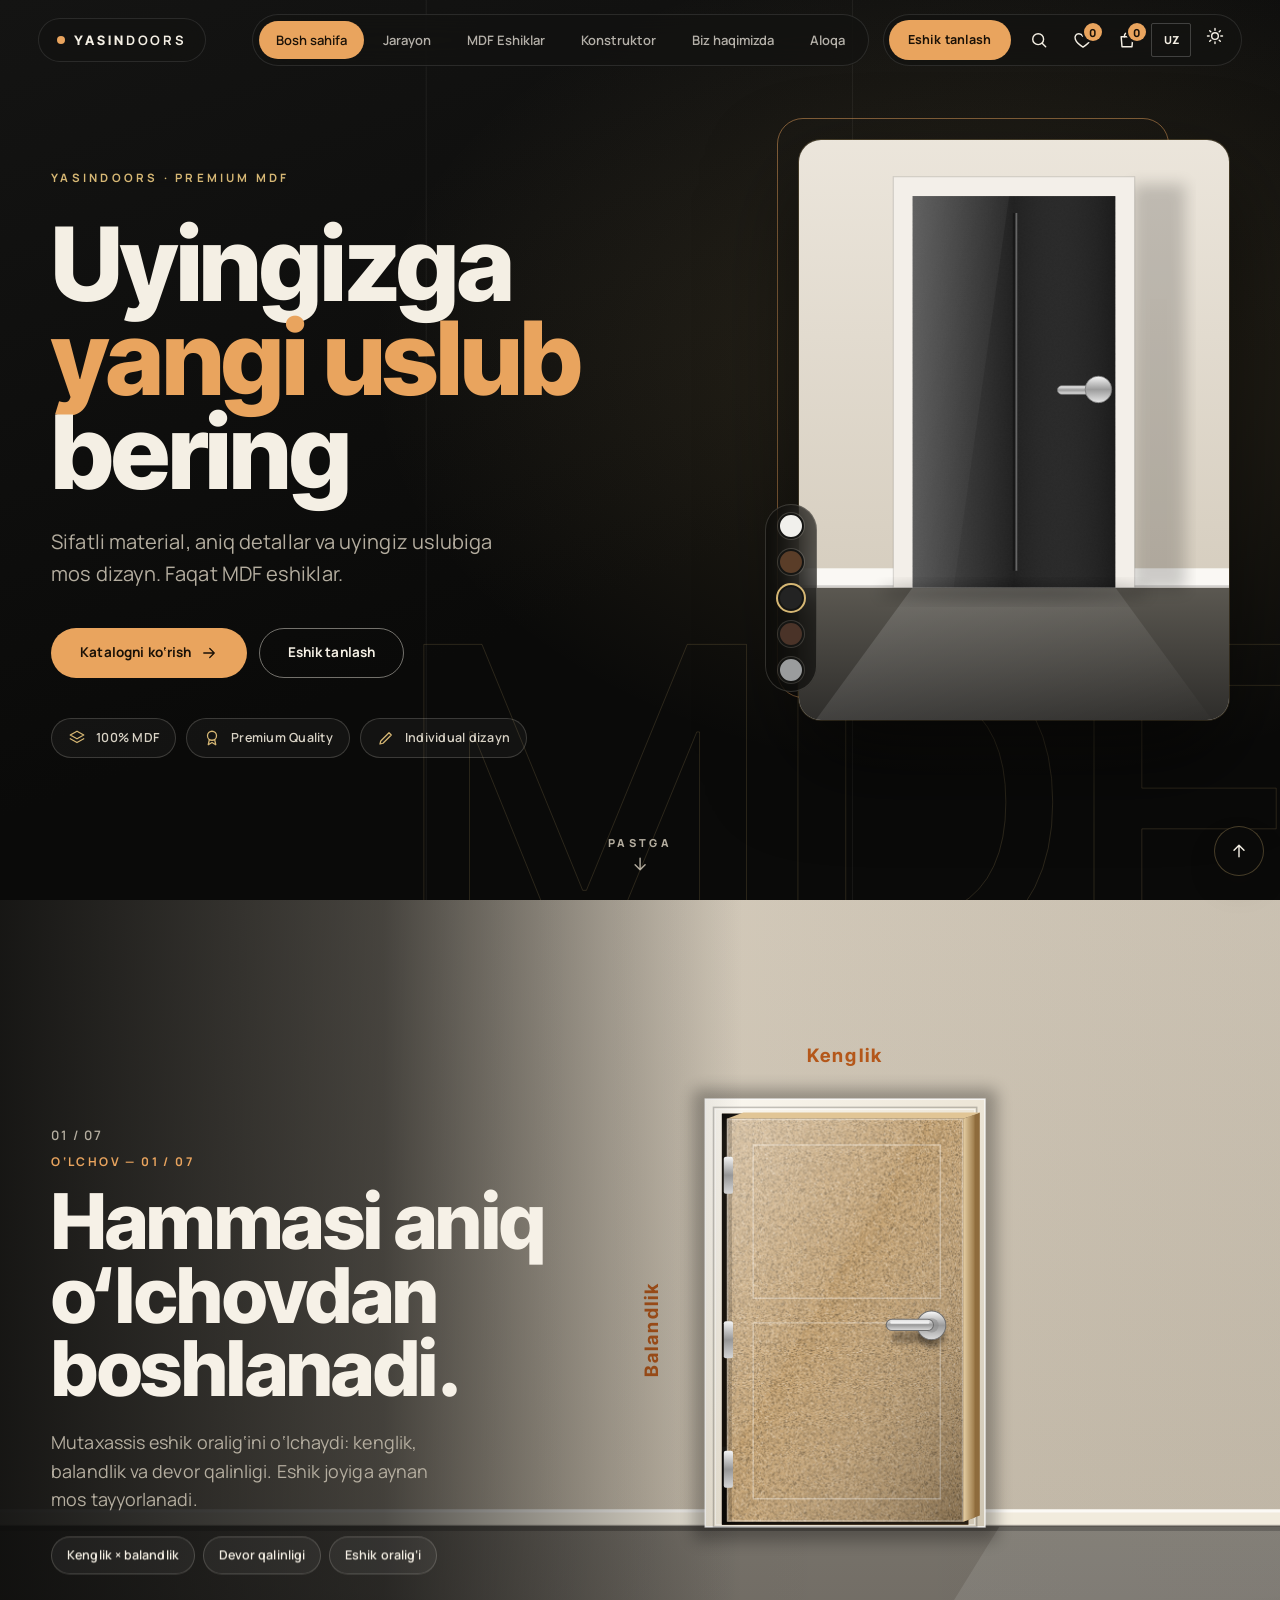
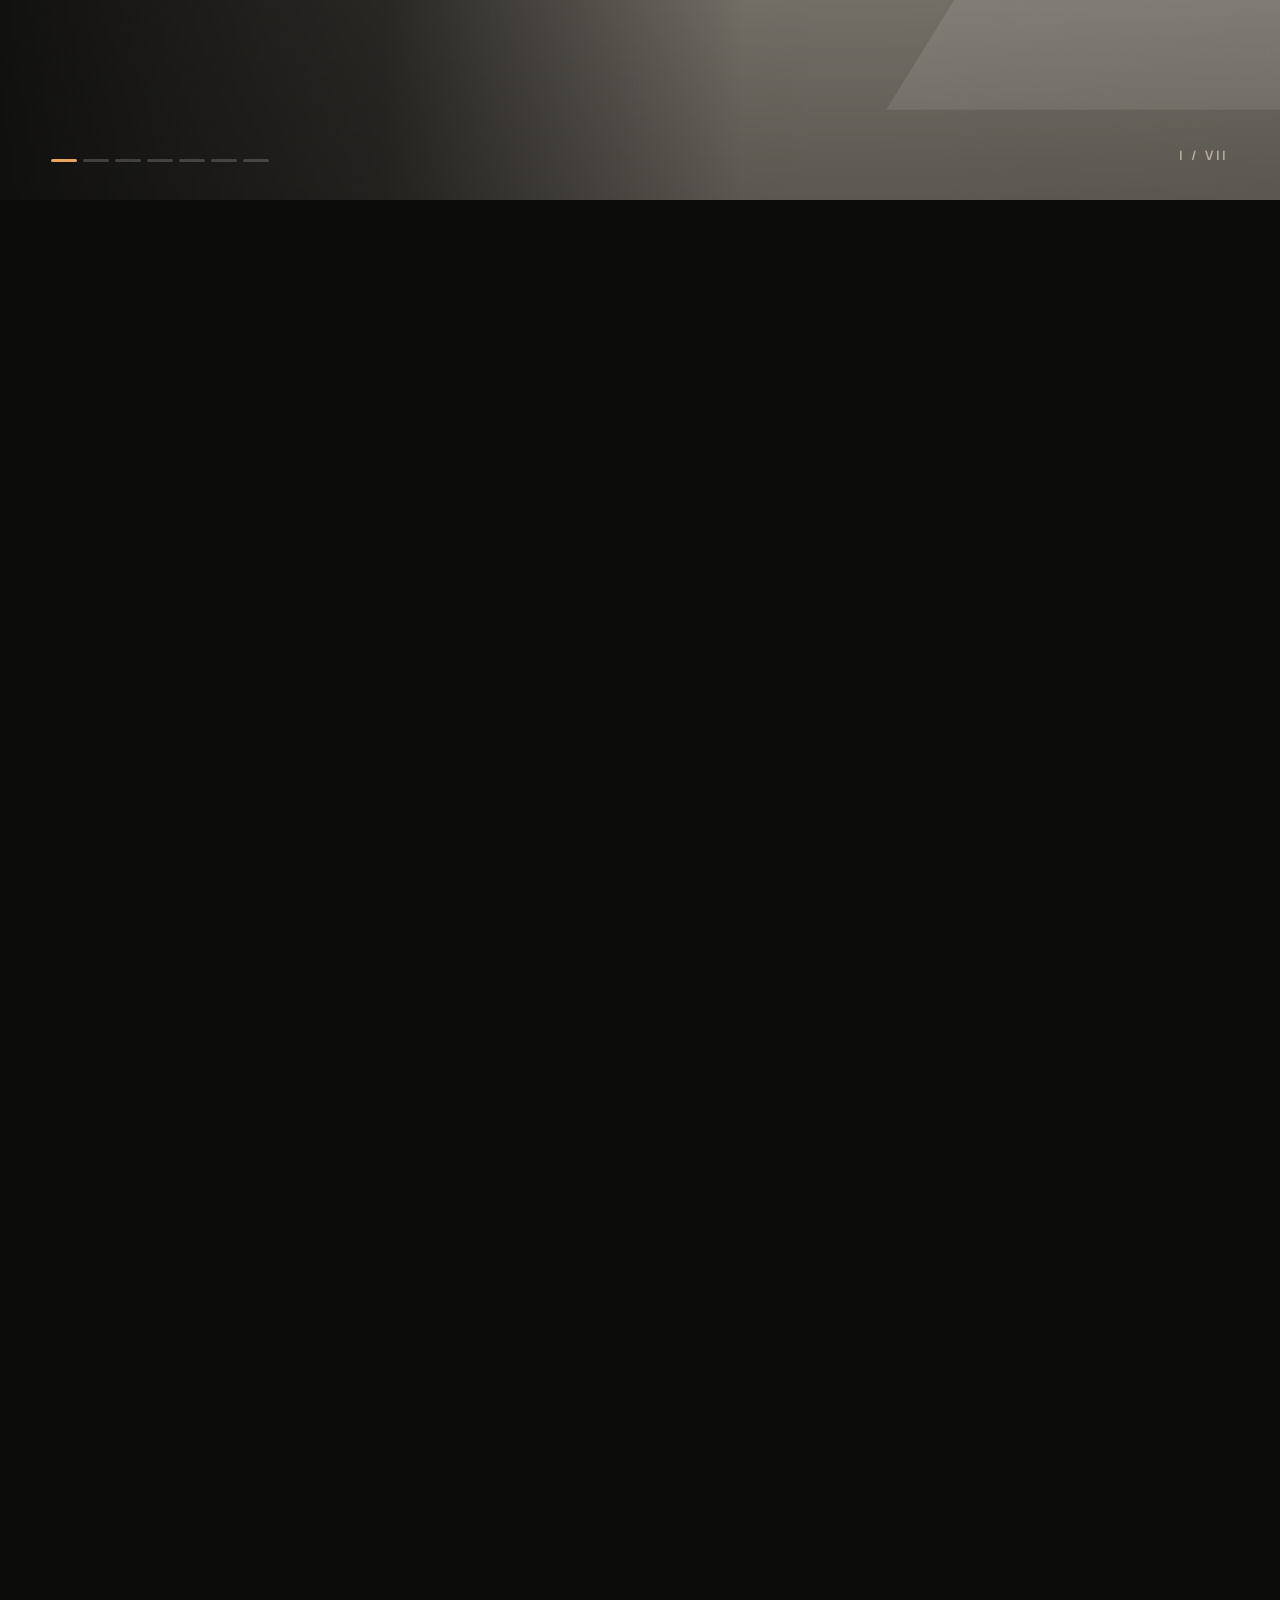
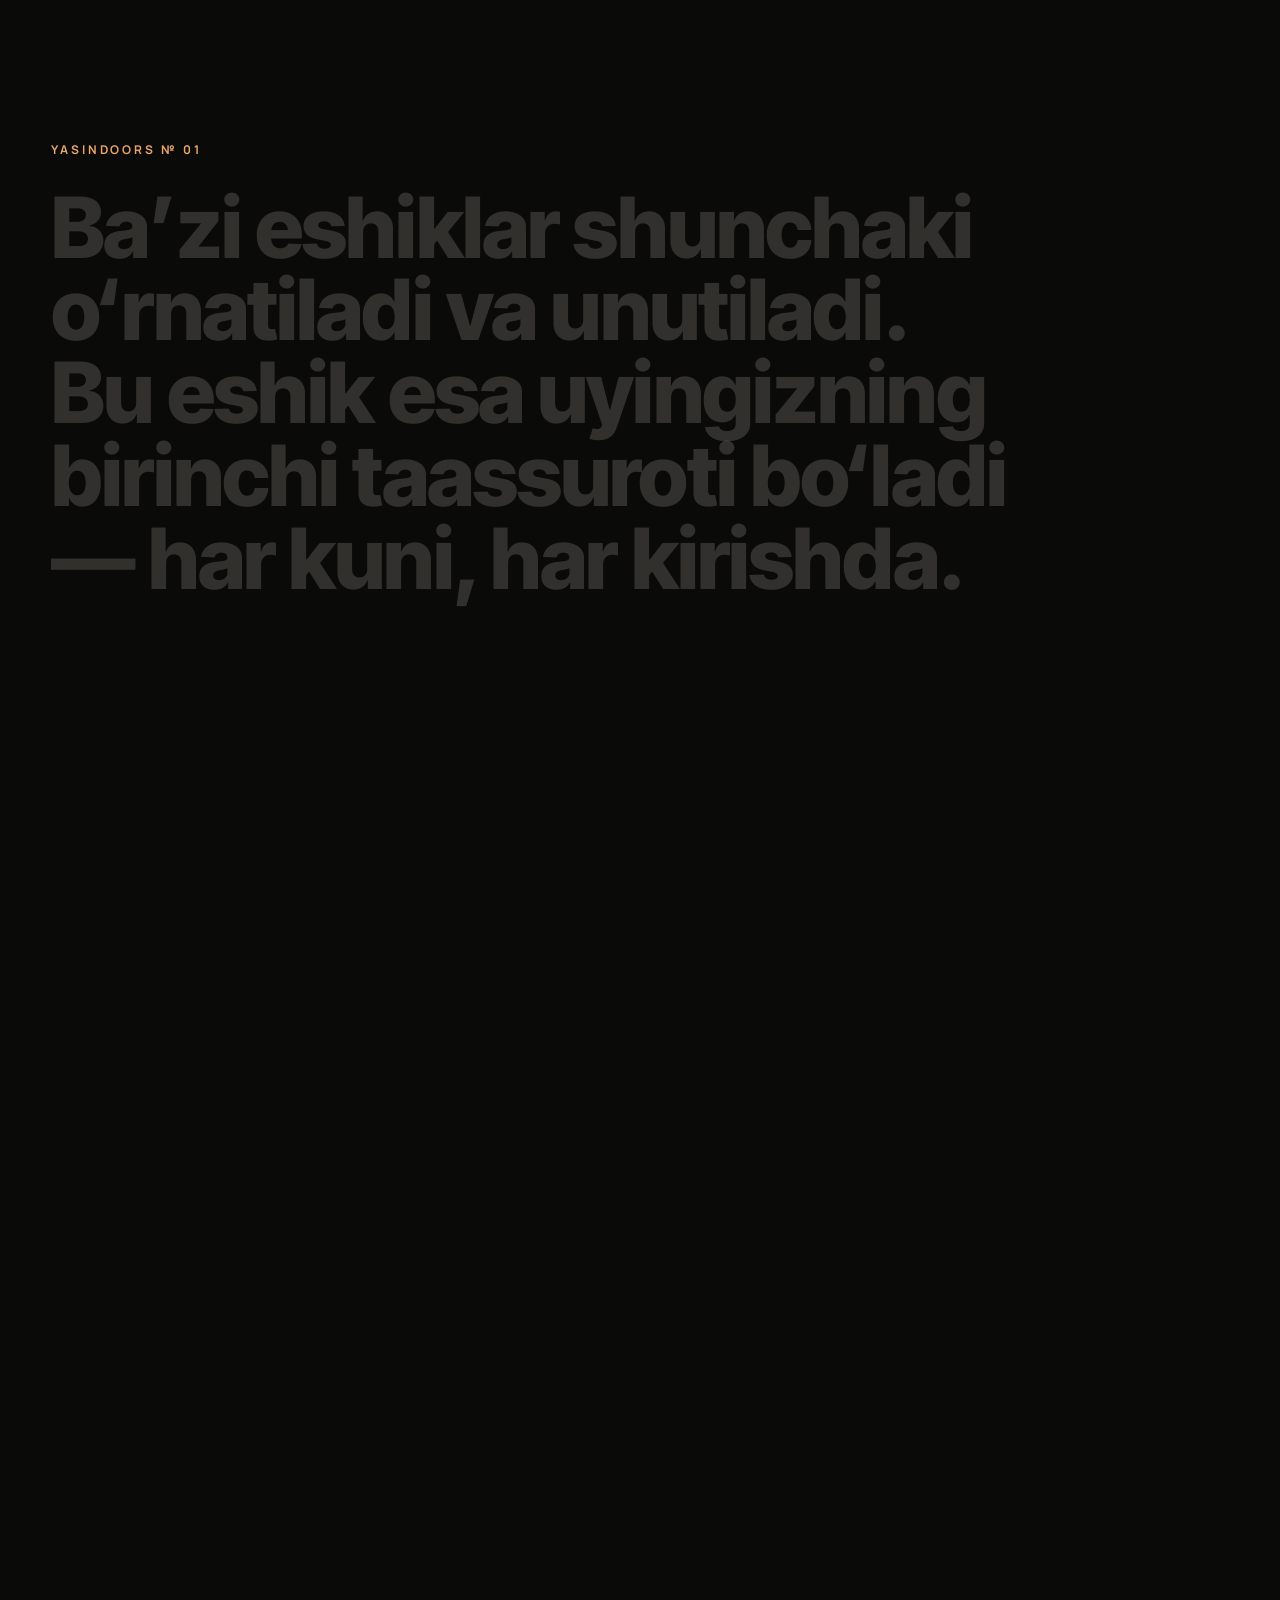
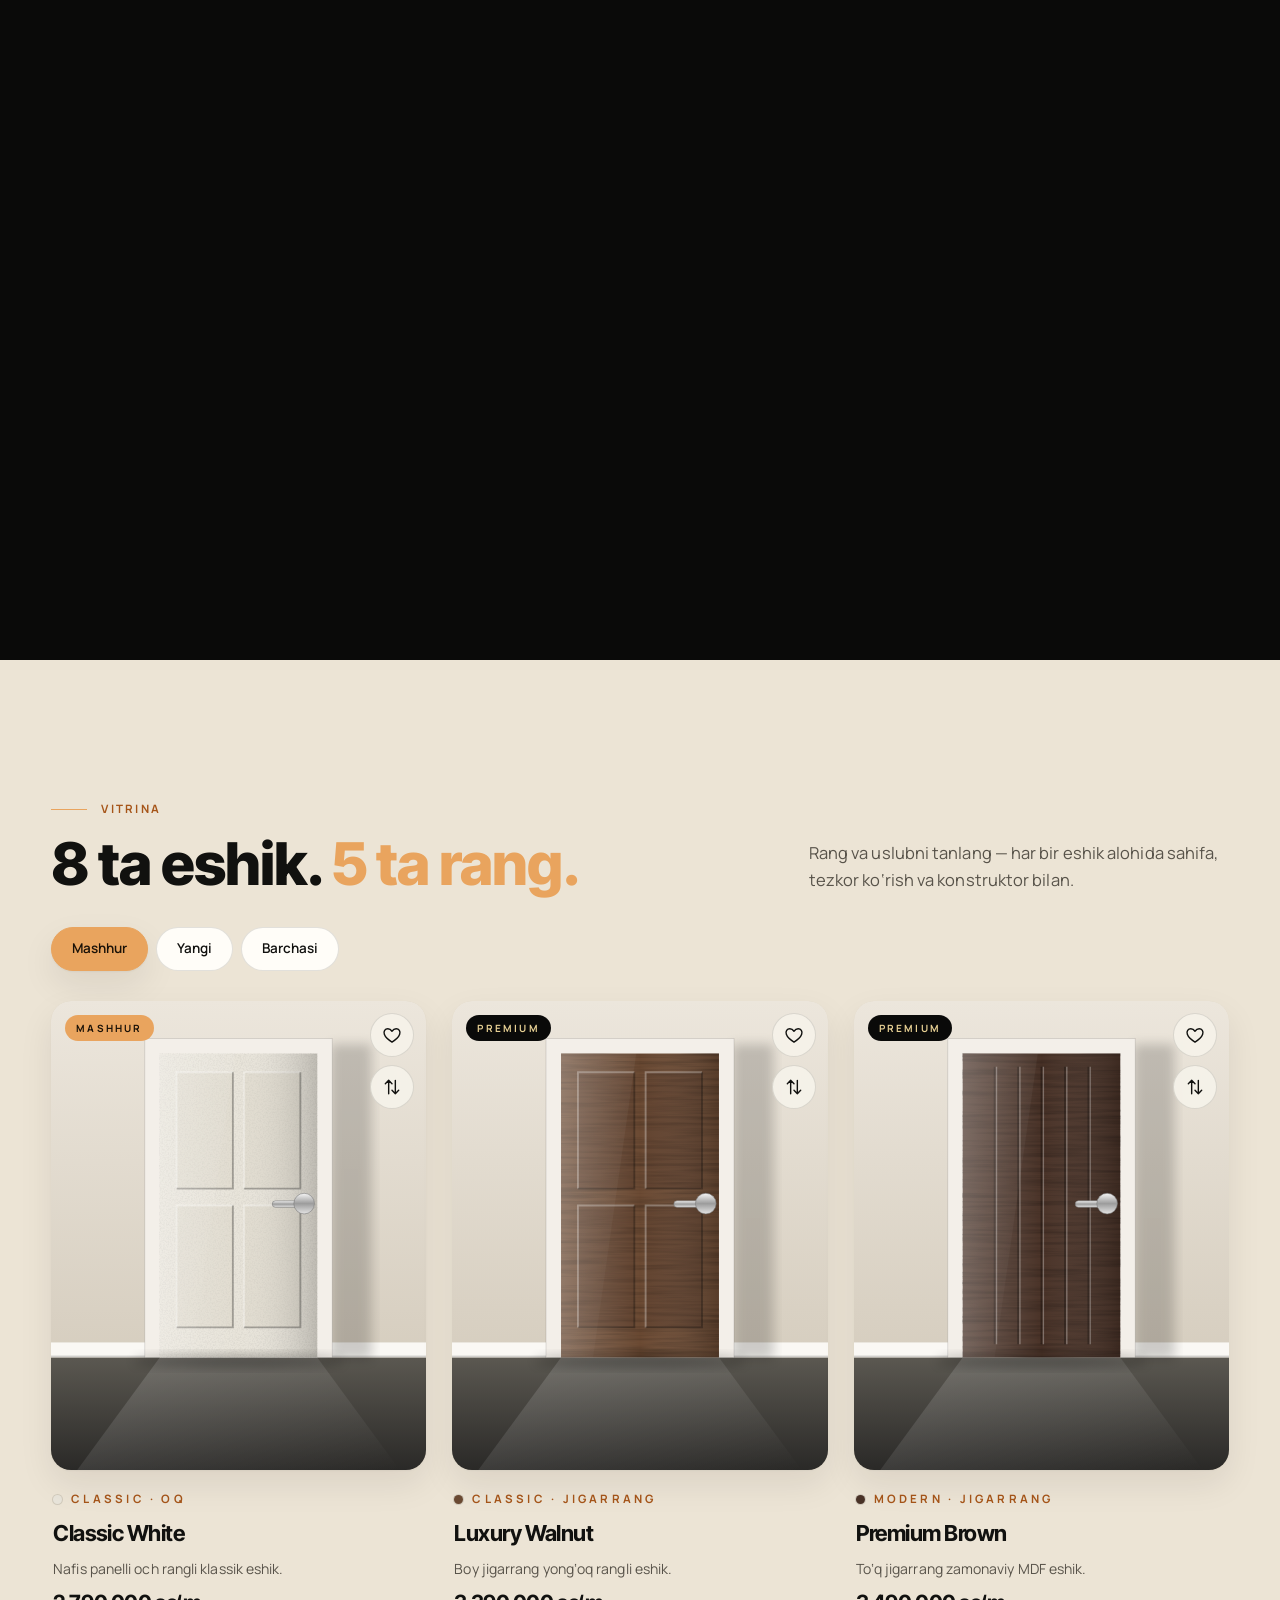
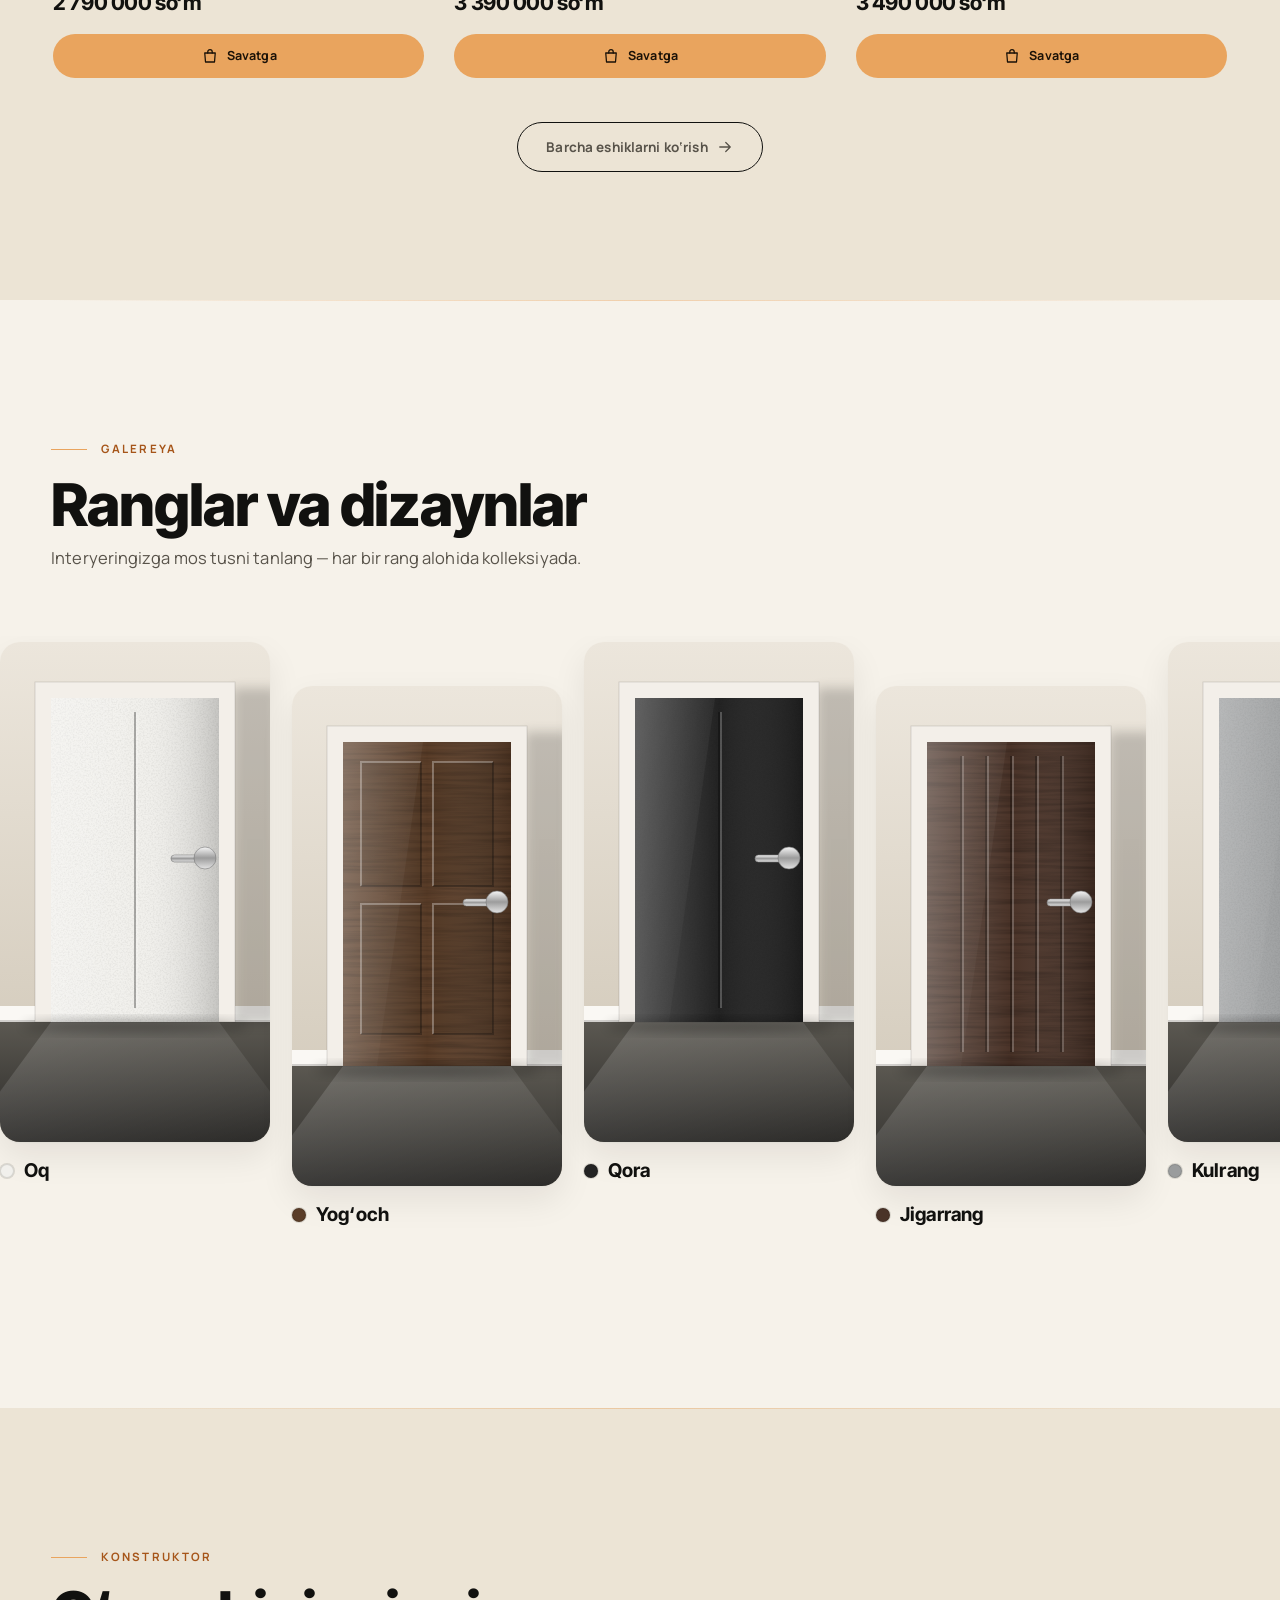
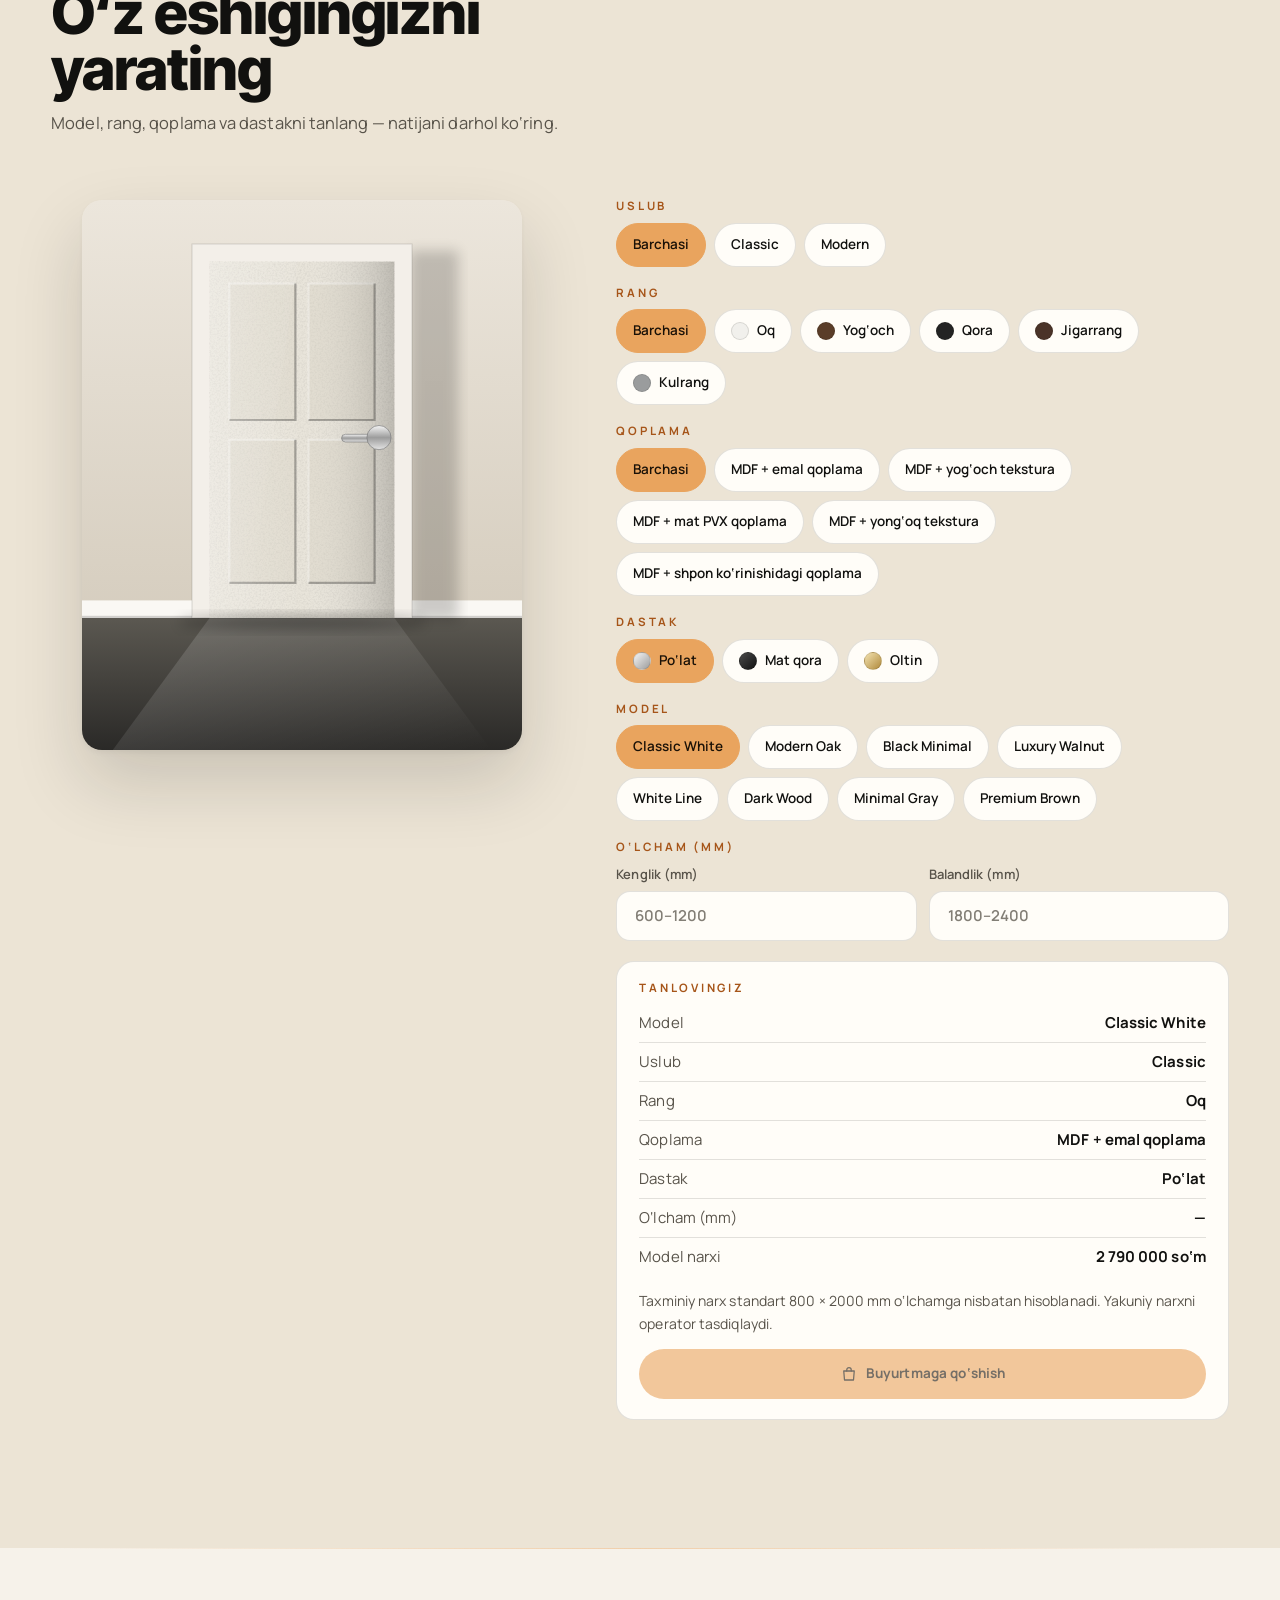
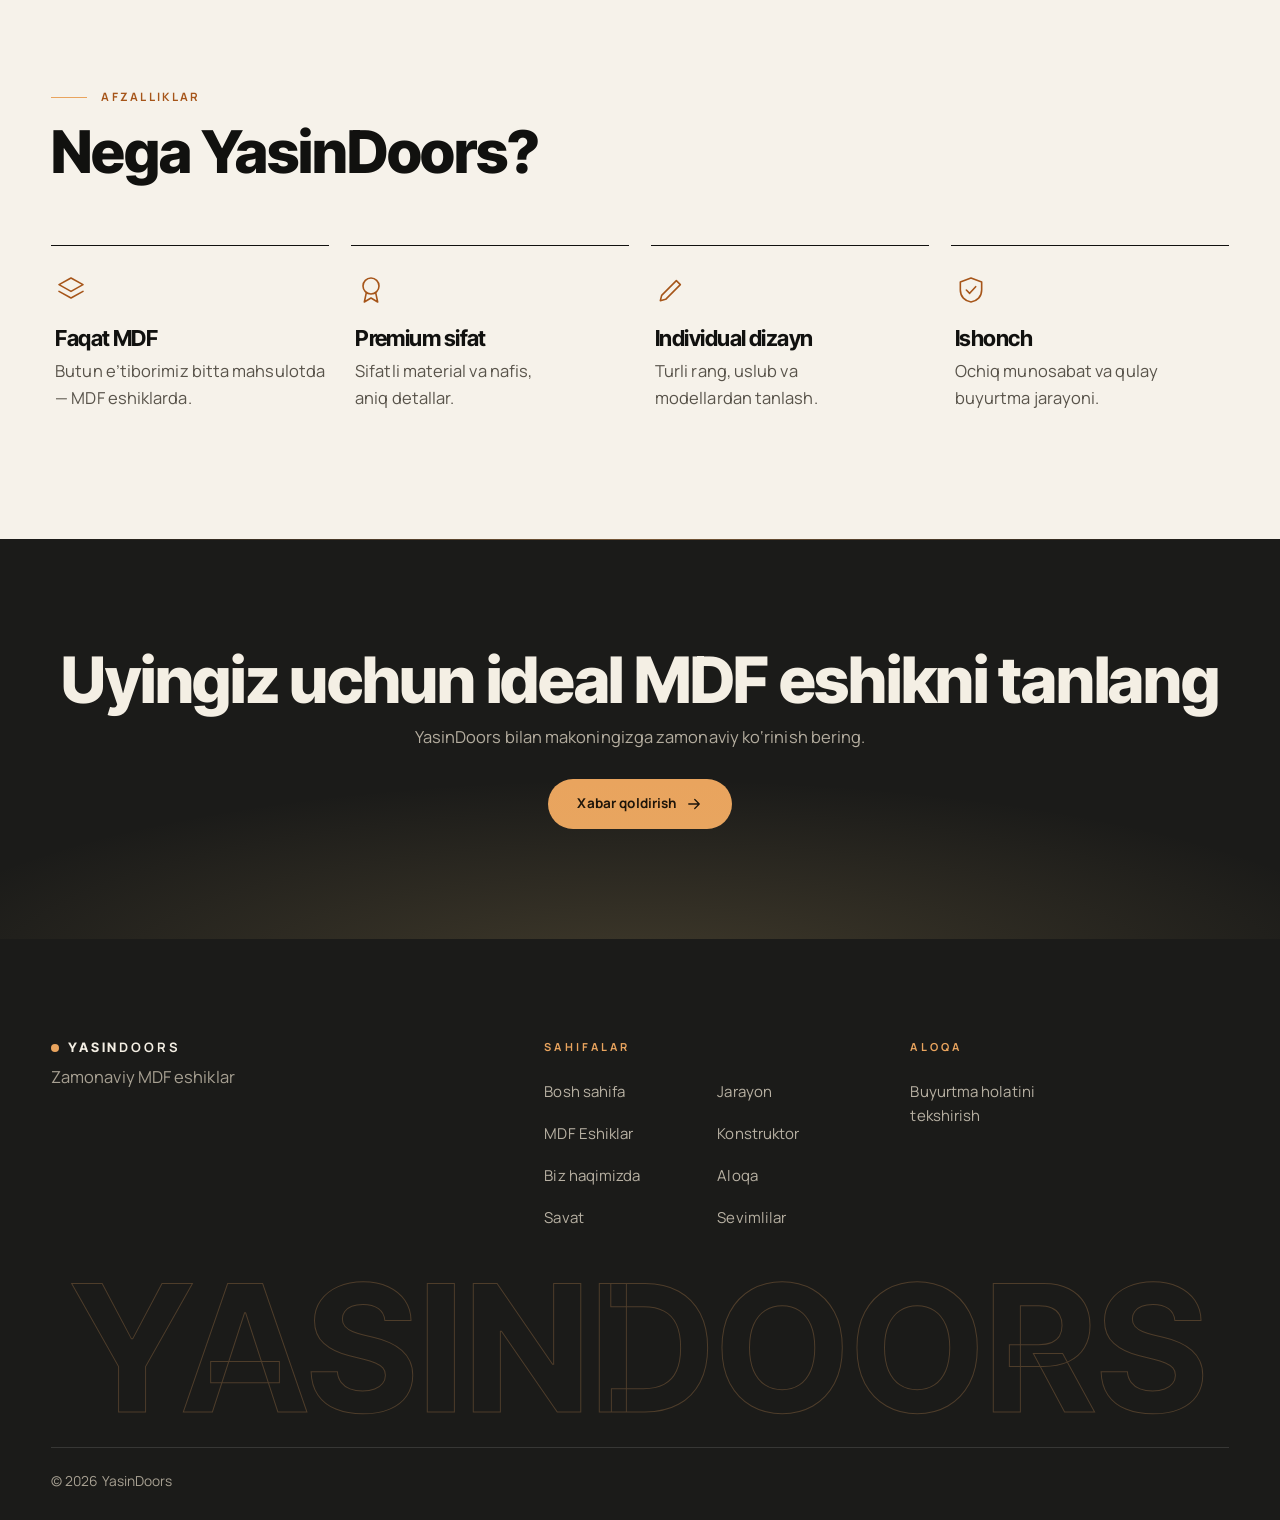
==== commit 6c939bc8: "Jarayon sahnasi: kun/tun tugmasi olib tashlandi, eshik sahnasi ko'p qatlamli va realistik qilindi De" ====
--- a/index.html
+++ b/index.html
@@ -37,12 +37,11 @@
       <a class="scroll" href="#process" aria-label="Pastga aylantirish"><span>Pastga</span><span data-icon="down"></span></a>
     </section>
 
-    <section class="proc" id="process" data-stage="1" data-time="day" aria-label="Eshik qanday tayyorlanadi">
+    <section class="proc" id="process" data-stage="1" aria-label="Eshik qanday tayyorlanadi">
       <div class="proc__sticky">
         <div class="proc__scene" id="procScene"></div>
         <div class="proc__txt in" id="procTxt" aria-live="polite"></div>
         <div class="proc__dots" id="procDots" aria-hidden="true"></div>
-        <div class="proc__time" role="group" aria-label="Kun va tun yoritilishi"><button type="button" data-time="day" aria-pressed="true"><span data-icon="sun"></span>Kunduzi</button><button type="button" data-time="night" aria-pressed="false"><span data-icon="moon"></span>Kechqurun</button></div>
         <div class="proc__count" id="procCount" aria-hidden="true">I / VII</div>
       </div>
       <ol class="proc__list" id="procList"></ol>
--- a/style.css
+++ b/style.css
@@ -550,7 +550,6 @@
 /* scroll sahna: eshik tayyorlanishi */
 .proc{position:relative;height:780vh;background:#0c0c0b;color:#f4efe4;--tx:#f4efe4;--tx2:#b4ad9f;--line:rgba(244,239,228,.16);
   --wall-a:#dcd3c4;--wall-b:#c4baa9;--floor-a:#6b675f;--floor-b:#3b3934;--mdf:#c8a578;--door:#e8e4da;--opening:#0f0e0d}
-.proc[data-time="night"]{--wall-a:#1e2438;--wall-b:#151a2a;--floor-a:#20212a;--floor-b:#101116;--mdf:#8e7650;--opening:#07070a}
 .proc__sticky{position:sticky;top:0;height:100svh;overflow:hidden;background:radial-gradient(900px 600px at 70% 45%,rgba(233,164,94,.14),transparent 70%),#0c0c0b}
 .proc__sticky::after{content:"";position:absolute;inset:0;pointer-events:none;background:linear-gradient(90deg,rgba(12,12,11,.94) 0,rgba(12,12,11,.7) 30%,transparent 58%)}
 .proc__scene{position:absolute;inset:0}
@@ -563,24 +562,26 @@
 .proc__chips{list-style:none;padding:0;display:flex;flex-wrap:wrap;gap:8px}.proc__chips li{padding:8px 15px;border:1px solid rgba(244,239,228,.2);border-radius:999px;font-size:12.5px;font-weight:600;background:rgba(255,255,255,.05);backdrop-filter:blur(8px)}
 .proc__dots{position:absolute;z-index:3;left:max(4vw,calc((100vw - 1360px)/2 + 3vw));bottom:38px;display:flex;gap:6px}.proc__dots i{width:26px;height:3px;border-radius:3px;background:rgba(244,239,228,.2);transition:background .4s}.proc__dots i.on{background:var(--acc2)}
 .proc__count{position:absolute;z-index:3;right:max(4vw,calc((100vw - 1360px)/2 + 3vw));bottom:34px;font-size:13px;font-weight:700;letter-spacing:.2em;color:var(--tx2)}
-.proc__time{position:absolute;z-index:3;left:50%;bottom:26px;transform:translateX(-50%);display:flex;gap:4px;padding:5px;border-radius:999px;background:var(--hdr);backdrop-filter:blur(16px);border:1px solid rgba(255,255,255,.12)}
-.proc__time button{display:inline-flex;align-items:center;gap:8px;padding:9px 18px;border-radius:999px;font-size:13px;font-weight:600;color:rgba(244,239,228,.72);transition:background .3s,color .3s}.proc__time button .i{width:16px;height:16px}
-.proc__time button[aria-pressed="true"]{background:var(--acc2);color:#1a1107}
 .proc__list{position:absolute;left:-9999px;width:1px;height:1px;overflow:hidden;list-style:none}
-/* scene elementlari (--a1…--a7 scroll bilan JS orqali beriladi) */
-.sc-base{fill:#efe9dc;opacity:.9}.sc-hole{fill:var(--opening)}.sc-behind{opacity:calc(var(--a7,0) * .9)}.sc-casing{fill:none;stroke:#efe9dc;stroke-width:12}
-.sc-spill{fill:#fff;opacity:.12}.proc[data-time="night"] .sc-spill{opacity:.02}.sc-lamp{opacity:0;transition:opacity .6s}.proc[data-time="night"] .sc-lamp{opacity:1}
-.sc-dims{opacity:calc(var(--a1,0) * (1 - var(--a2,0)));fill:none;stroke:#b4571a;stroke-width:3}.proc[data-time="night"] .sc-dims{stroke:var(--acc2)}.proc[data-time="night"] .sc-dims text{fill:var(--acc2)}.sc-dims path{stroke-dasharray:1;stroke-dashoffset:calc(1 - var(--a1,0))}
+/* scene elementlari (--a1…--a7 scroll bilan JS orqali beriladi); qatlamlar: devor → pol → ramka → koridor → eshik (plita, bo'yoq, panel, yaltiroq, furnitura) → soya va aks */
+.sc-dim{opacity:calc(.82 - var(--a7,0) * .7)}
+.sc-dims{opacity:calc(var(--a1,0) * (1 - var(--a2,0)));fill:none;stroke:#b4571a;stroke-width:3}.sc-dims path{stroke-dasharray:1;stroke-dashoffset:calc(1 - var(--a1,0))}
 .sc-dims text{fill:#b4571a;stroke:none;font:700 18px 'Inter Tight',sans-serif;letter-spacing:.12em}
-.sc-shadow{fill:#000;opacity:calc(var(--a2,0) * .35)}
-.sc-door{transform-origin:392px 326px;transform:scaleX(calc(1 - var(--a7,0) * .58)) skewY(calc(var(--a7,0) * -5deg))}
-.sc-slab{transform:translateX(calc((1 - var(--a2,0)) * 420px));opacity:min(1,calc(var(--a2,0) * 5))}
-.sc-paint{fill:var(--door);clip-path:inset(0 0 calc((1 - var(--a4,0)) * 100%) 0);transition:fill .35s}
-.sc-grooves path{fill:none;stroke:rgba(0,0,0,.4);stroke-width:3;stroke-linejoin:round;stroke-dasharray:1;stroke-dashoffset:calc(1 - var(--a3,0));opacity:min(1,calc(var(--a3,0) * 8))}
-.sc-hw{opacity:var(--a5,0);transform-origin:500px 326px;transform:scale(calc(.85 + var(--a5,0) * .15))}.sc-hw rect,.sc-hw circle{fill:#bdbdbd;stroke:#7b7b7b;stroke-width:1.2}
-.sc-scan{opacity:calc(var(--a6,0) * (1 - var(--a7,0)));transform:translateX(calc(var(--a6,0) * 216px))}.sc-scan rect{fill:var(--acc2);filter:drop-shadow(0 0 8px var(--acc2))}
+.sc-shadow{fill:#000;opacity:calc(var(--a2,0) * .5)}
+.sc-door{transform-origin:385px 321px;transform:scaleX(calc(1 - var(--a7,0) * .6)) skewY(calc(var(--a7,0) * -6deg))}
+.sc-slab{transform:translateX(calc((1 - var(--a2,0)) * 440px));opacity:min(1,calc(var(--a2,0) * 5))}
+.sc-th{opacity:calc(1 - var(--a5,0) * 1.4)}.sc-slab>polygon{opacity:calc((1 - var(--a4,0)) * (1 - var(--a5,0) * 1.4))}
+.sc-paint{clip-path:inset(0 0 calc((1 - var(--a4,0)) * 100%) 0)}.sc-paint rect,.sc-paint polygon{transition:fill .35s}
+.sc-gd{fill:none;stroke:rgba(0,0,0,.52);stroke-width:2.6;stroke-linejoin:round;stroke-dasharray:1;stroke-dashoffset:calc(1 - var(--a3,0));opacity:min(1,calc(var(--a3,0) * 8))}
+.sc-gm{fill:none;stroke:rgba(0,0,0,.3);stroke-width:2;stroke-dasharray:1;stroke-dashoffset:calc(1 - var(--a3,0));opacity:min(1,calc(var(--a3,0) * 8))}
+.sc-gl{fill:none;stroke:rgba(255,255,255,.34);stroke-width:1.4;opacity:min(1,calc(var(--a3,0) * 3))}
+.sc-gloss{opacity:var(--a4,0)}
+.sc-hw{opacity:var(--a5,0);transform-origin:500px 326px;transform:scale(calc(.92 + var(--a5,0) * .08))}
+.sc-scan{opacity:calc(var(--a6,0) * (1 - var(--a7,0)));transform:translateX(calc(var(--a6,0) * 227px))}.sc-scan rect{fill:var(--acc2);filter:drop-shadow(0 0 9px var(--acc2))}
+.sc-shade{opacity:calc(var(--a7,0) * .32)}.sc-edge{opacity:var(--a7,0)}
+.sc-refl{opacity:calc(var(--a2,0) * .3)}
 .sc-ok{opacity:calc(min(1,max(0,calc((var(--a6,0) - .55) * 5))) * (1 - var(--a7,0)));transform-origin:640px 150px;transform:scale(calc(.6 + var(--a6,0) * .4))}.sc-ok circle{fill:#43d08f}.sc-ok path{fill:none;stroke:#0c0c0b;stroke-width:5;stroke-linecap:round;stroke-linejoin:round}
-.sc-sw{opacity:calc(var(--a4,0) * (1 - var(--a5,0)))}.sc-sw circle{stroke:rgba(255,255,255,.35);stroke-width:2;transition:stroke .3s,stroke-width .3s}.sc-sw circle.on{stroke:var(--acc2);stroke-width:5}
+.sc-sw{opacity:calc(var(--a4,0) * (1 - var(--a5,0)))}.sc-sw circle{stroke:rgba(255,255,255,.4);stroke-width:2;transition:stroke .3s,stroke-width .3s}.sc-sw circle.on{stroke:var(--acc2);stroke-width:5}
 /* so'z-so'z matn */
 .stm{position:relative;height:260vh;background:#0a0a09;color:#f4efe4}
 .stm__sticky{position:sticky;top:0;height:100svh;display:flex;flex-direction:column;justify-content:center;padding:0 max(4vw,calc((100vw - 1360px)/2 + 3vw))}
@@ -602,12 +603,12 @@
   .proc__sticky::after{background:linear-gradient(0deg,rgba(12,12,11,.96) 0,rgba(12,12,11,.85) 38%,transparent 62%)}
   .proc__svg{height:58%}
   .proc__txt{left:5vw;right:5vw;top:auto;bottom:92px;transform:none;max-width:none}.proc__txt h2{font-size:clamp(32px,9vw,46px);margin-bottom:12px}.proc__p{font-size:14.5px;margin-bottom:14px}
-  .proc__chips li{padding:6px 12px;font-size:12px}.proc__dots{left:5vw;bottom:70px}.proc__count{right:5vw;bottom:62px}.proc__time{bottom:14px}.proc__time button{padding:8px 14px}
+  .proc__chips li{padding:6px 12px;font-size:12px}.proc__dots{left:5vw;bottom:70px}.proc__count{right:5vw;bottom:62px}
   .colhead{grid-template-columns:1fr;gap:14px}.colhead__p{justify-self:start}.stm{height:230vh}
 }
 @media(max-width:600px){.hero h1{font-size:clamp(46px,14vw,70px)}.hero__meta li{padding:7px 12px;font-size:12px}.actions .ibtn.hm{display:none}.btn{padding:12px 22px}.header__in{width:92%}}
 @media(prefers-reduced-motion:reduce){
-  .proc{height:auto}.proc__sticky{position:relative;height:auto;min-height:70svh;padding:120px 0 40px}.proc__txt,.proc__dots,.proc__time,.proc__count,.proc__sticky::after{display:none}
+  .proc{height:auto}.proc__sticky{position:relative;height:auto;min-height:70svh;padding:120px 0 40px}.proc__txt,.proc__dots,.proc__count,.proc__sticky::after{display:none}
   .proc__scene{position:relative;height:60svh}.proc__svg{position:absolute}
   .proc__list{position:static;width:auto;height:auto;overflow:visible;display:grid;gap:26px;padding:20px max(4vw,calc((100vw - 1360px)/2 + 3vw)) 100px;background:#0c0c0b;color:#f4efe4}.proc__list span{font-size:12px;letter-spacing:.18em;text-transform:uppercase;color:var(--acc2);font-weight:700}.proc__list h3{font-size:28px;margin:6px 0}.proc__list p{color:var(--tx2)}
   .stm{height:auto}.stm__sticky{position:relative;height:auto;padding:120px 4vw}.stm__t .w{color:#f4efe4}
@@ -618,7 +619,7 @@
 h1,h2{letter-spacing:-.028em}.hero h1{letter-spacing:-.032em}.proc__txt h2{letter-spacing:-.03em}.stm__t{letter-spacing:-.032em}
 h1,h2{letter-spacing:-.018em}.hero h1{letter-spacing:-.022em}.proc__txt h2{letter-spacing:-.02em}.stm__t{letter-spacing:-.022em}.cta h2{letter-spacing:-.02em}
 @media(max-width:900px){
-  .proc__svg{top:96px;bottom:auto;height:46%}.proc__time{top:74px;bottom:auto}.proc__dots,.proc__count{display:none}.proc__txt{bottom:92px}
+  .proc__svg{top:96px;bottom:auto;height:46%}.proc__dots,.proc__count{display:none}.proc__txt{bottom:92px}
 }
 /* logotip ham shisha "pill" ichida: har qanday fonda o'qiladi */
 .logo{padding:0 18px;height:44px;border-radius:999px;background:var(--hdr);backdrop-filter:blur(18px) saturate(1.5);-webkit-backdrop-filter:blur(18px) saturate(1.5);border:1px solid rgba(255,255,255,.1);align-items:center}
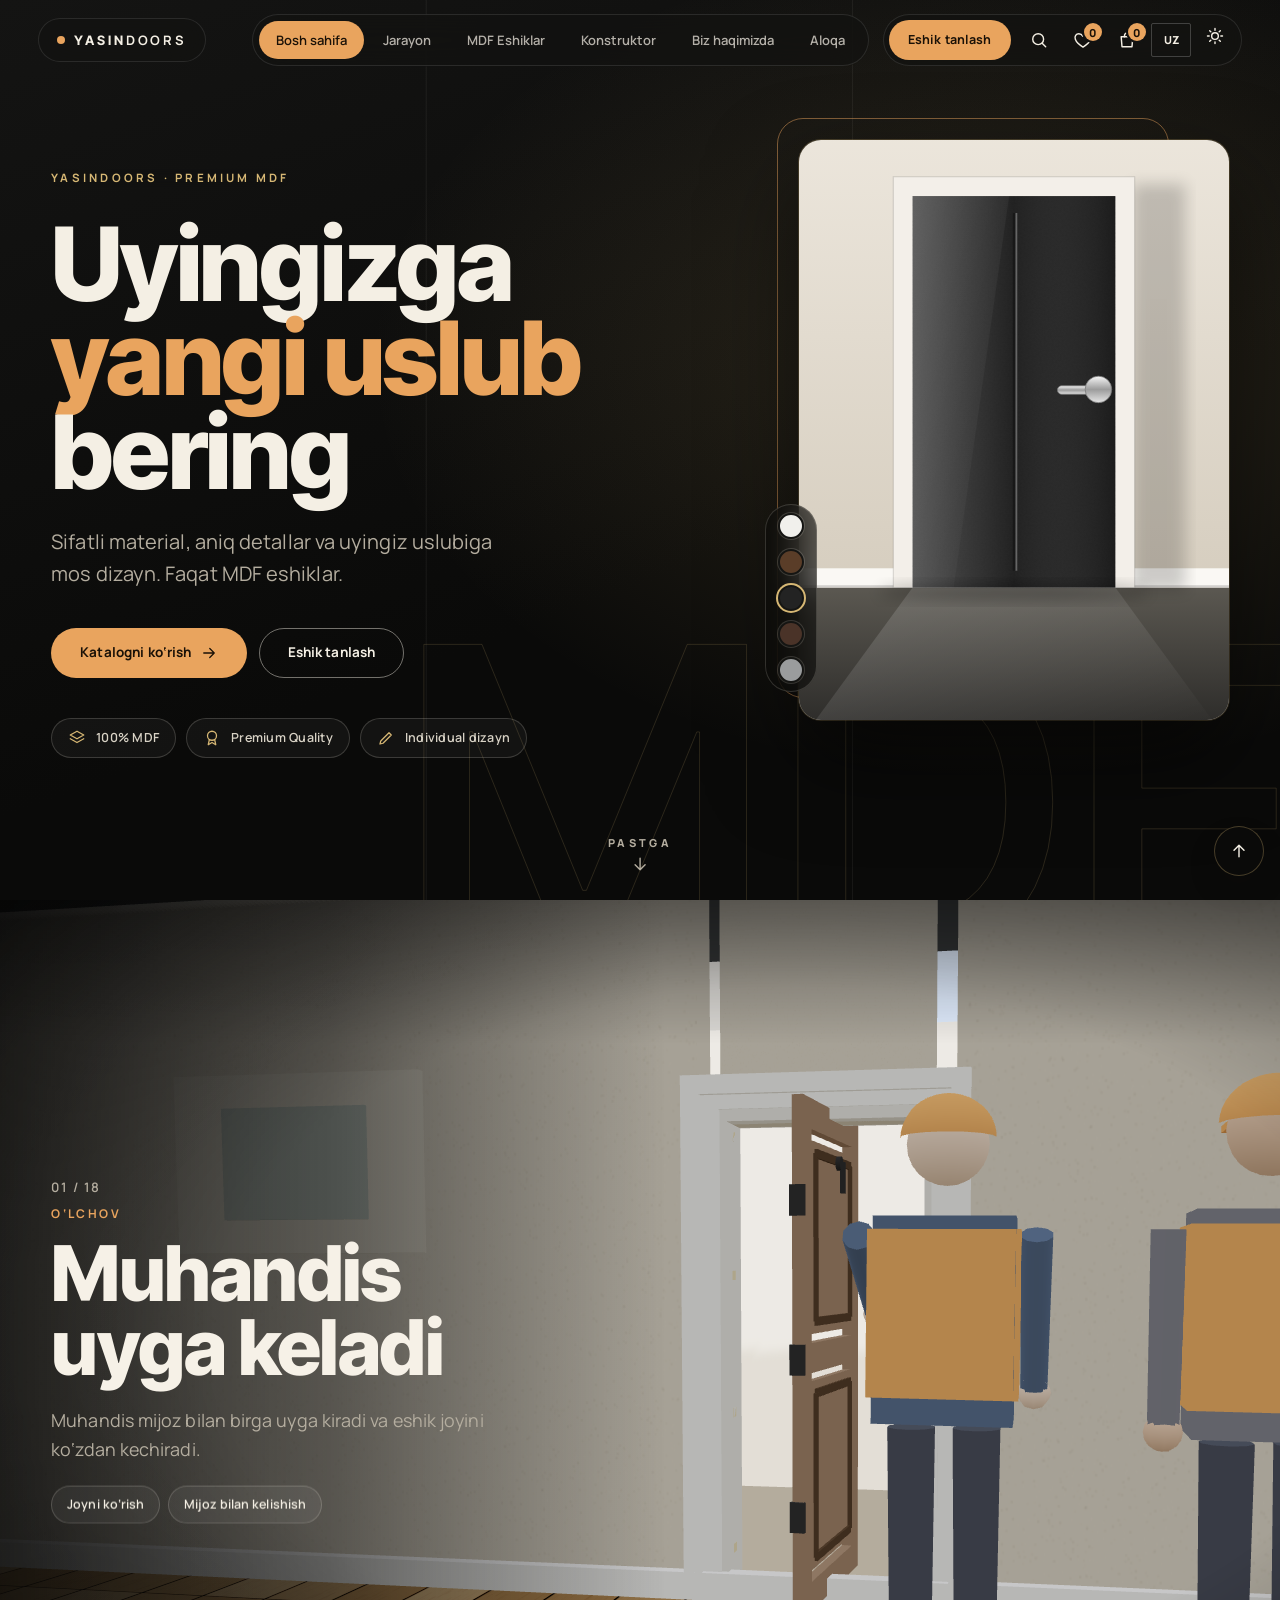
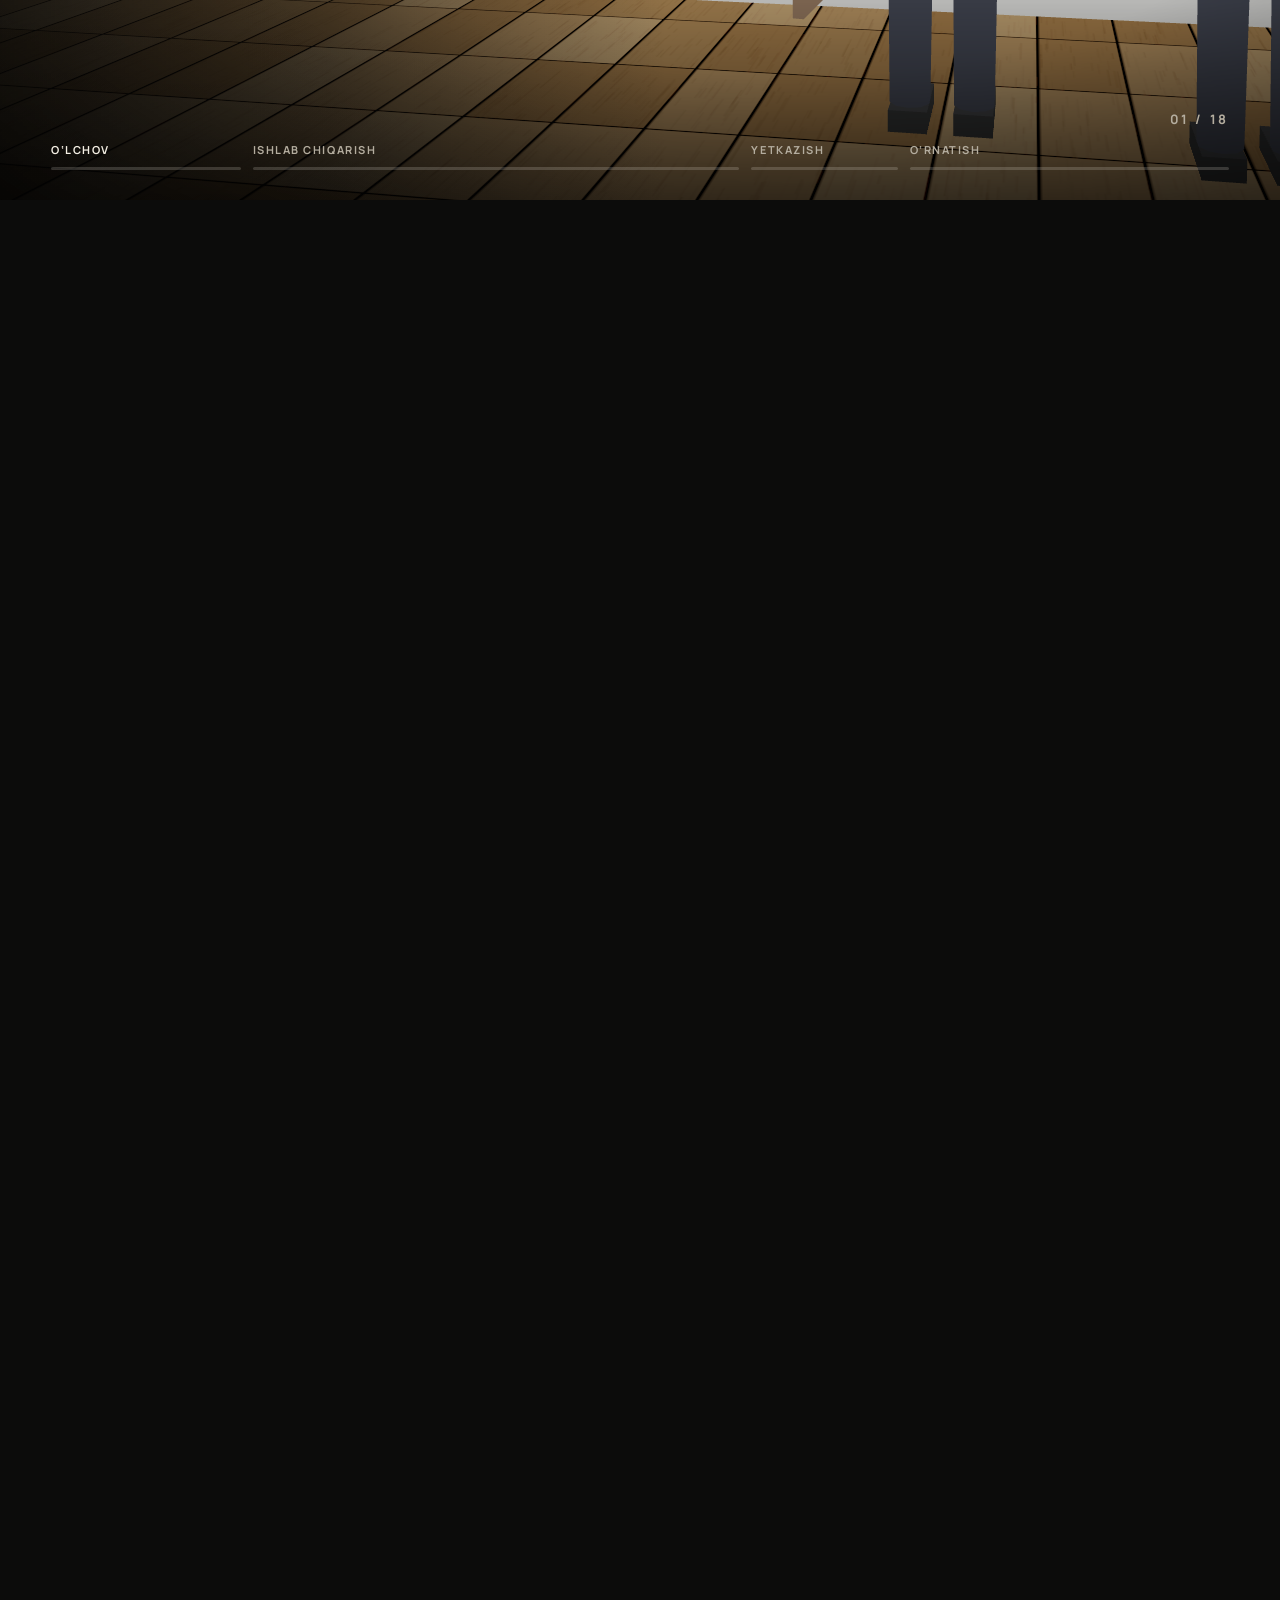
==== commit 2a3de9e3: "Add scroll-driven 3D manufacturing scene (measure, factory, delivery, install) with 2D fallback Co-A" ====
--- a/index.html
+++ b/index.html
@@ -42,6 +42,8 @@
         <div class="proc__scene" id="procScene"></div>
         <div class="proc__txt in" id="procTxt" aria-live="polite"></div>
         <div class="proc__dots" id="procDots" aria-hidden="true"></div>
+        <div class="proc__hud" id="procHud" hidden aria-live="polite"></div>
+        <div class="proc__final" id="procFinal"></div>
         <div class="proc__count" id="procCount" aria-hidden="true">I / VII</div>
       </div>
       <ol class="proc__list" id="procList"></ol>
--- a/style.css
+++ b/style.css
@@ -631,3 +631,23 @@
 @media(max-width:420px){.logo{padding:0 12px}.logo__t b,.logo__t i{font-size:12px;letter-spacing:.14em}.actions .ibtn{width:36px;height:36px}.actions [data-act="search"]{display:none}.header__in{width:94%;gap:8px}}
 .footer__word{letter-spacing:.012em;font-weight:700;font-size:clamp(34px,15cqw,260px)}
 @media(min-width:601px){.footer ul{grid-template-columns:repeat(2,minmax(0,1fr));gap:2px 28px}}
+/* ===== 18. 3D ishlab chiqarish sahnasi (canvas) ===== */
+.proc__canvas{position:absolute;inset:0;width:100%;height:100%;display:block;opacity:0;transition:opacity .9s ease}.proc__canvas.on{opacity:1}
+.proc--3d{height:1700vh}.proc--3d .proc__svg{display:none}
+.proc--3d .proc__sticky{background:#0c0c0b}
+.proc--3d .proc__sticky::before{content:"";position:absolute;inset:0;z-index:1;pointer-events:none;background:radial-gradient(ellipse at 62% 48%,transparent 52%,rgba(0,0,0,.5) 100%),linear-gradient(180deg,rgba(0,0,0,.38),transparent 16%,transparent 78%,rgba(0,0,0,.6))}
+.proc--3d .proc__sticky::after{background:linear-gradient(90deg,rgba(10,10,9,.82) 0,rgba(10,10,9,.5) 26%,transparent 52%)}
+.proc__txt{transition:opacity .5s}.proc--end .proc__txt{opacity:0;pointer-events:none}.proc--end .proc__sticky::after{background:linear-gradient(0deg,rgba(10,10,9,.78),transparent 60%)!important}
+.proc__acts{position:absolute;z-index:3;left:max(4vw,calc((100vw - 1360px)/2 + 3vw));right:max(4vw,calc((100vw - 1360px)/2 + 3vw));bottom:30px;display:flex;gap:12px}
+.proc__acts .act{min-width:0}.proc__acts .act span{display:block;font-size:11px;font-weight:700;letter-spacing:.14em;text-transform:uppercase;color:var(--tx2);margin-bottom:8px;white-space:nowrap;overflow:hidden;text-overflow:ellipsis;transition:color .4s}
+.proc__acts .act i{display:block;height:3px;border-radius:3px;background:rgba(244,239,228,.18);overflow:hidden}.proc__acts .act b{display:block;height:100%;width:0;background:var(--acc2)}.proc__acts .act.on span{color:#f4efe4}
+.proc--3d .proc__count{bottom:70px}
+.proc__hud{position:absolute;z-index:3;right:max(4vw,calc((100vw - 1360px)/2 + 3vw));top:104px;display:flex;align-items:center;gap:10px;padding:10px 18px;border-radius:999px;background:var(--hdr);backdrop-filter:blur(14px);-webkit-backdrop-filter:blur(14px);border:1px solid rgba(255,255,255,.14);font-weight:700;font-size:14px;letter-spacing:.04em;color:#ffb8a6}
+.proc__hud[hidden]{display:none}.proc__hud::before{content:"";width:8px;height:8px;border-radius:50%;background:#ff4a3a;box-shadow:0 0 12px #ff4a3a}
+.proc__final{position:absolute;z-index:4;left:0;right:0;bottom:13vh;display:flex;flex-direction:column;align-items:center;text-align:center;gap:18px;padding:0 5vw;opacity:0;pointer-events:none;transform:translateY(24px);transition:opacity .9s,transform .9s}
+.proc--end .proc__final{opacity:1;transform:none;pointer-events:auto}.proc__final h2{font-size:clamp(32px,5.2vw,78px);max-width:16em;color:#f6f1e7;text-shadow:0 8px 50px rgba(0,0,0,.7)}.proc__final .eyebrow{justify-content:center}
+@media(max-width:900px){
+  .proc--3d{height:1300vh}.proc--3d .proc__sticky::after{background:linear-gradient(0deg,rgba(10,10,9,.92) 0,rgba(10,10,9,.7) 34%,transparent 60%)}
+  .proc__acts{bottom:84px;gap:8px}.proc__acts .act span{font-size:9.5px;letter-spacing:.08em}.proc--3d .proc__txt{bottom:128px}.proc--3d .proc__count{display:none}.proc__hud{top:76px;font-size:12.5px;padding:8px 14px}.proc__final{bottom:19vh}
+}
+@media(prefers-reduced-motion:reduce){.proc__canvas,.proc__hud,.proc__final,.proc__acts{display:none}}
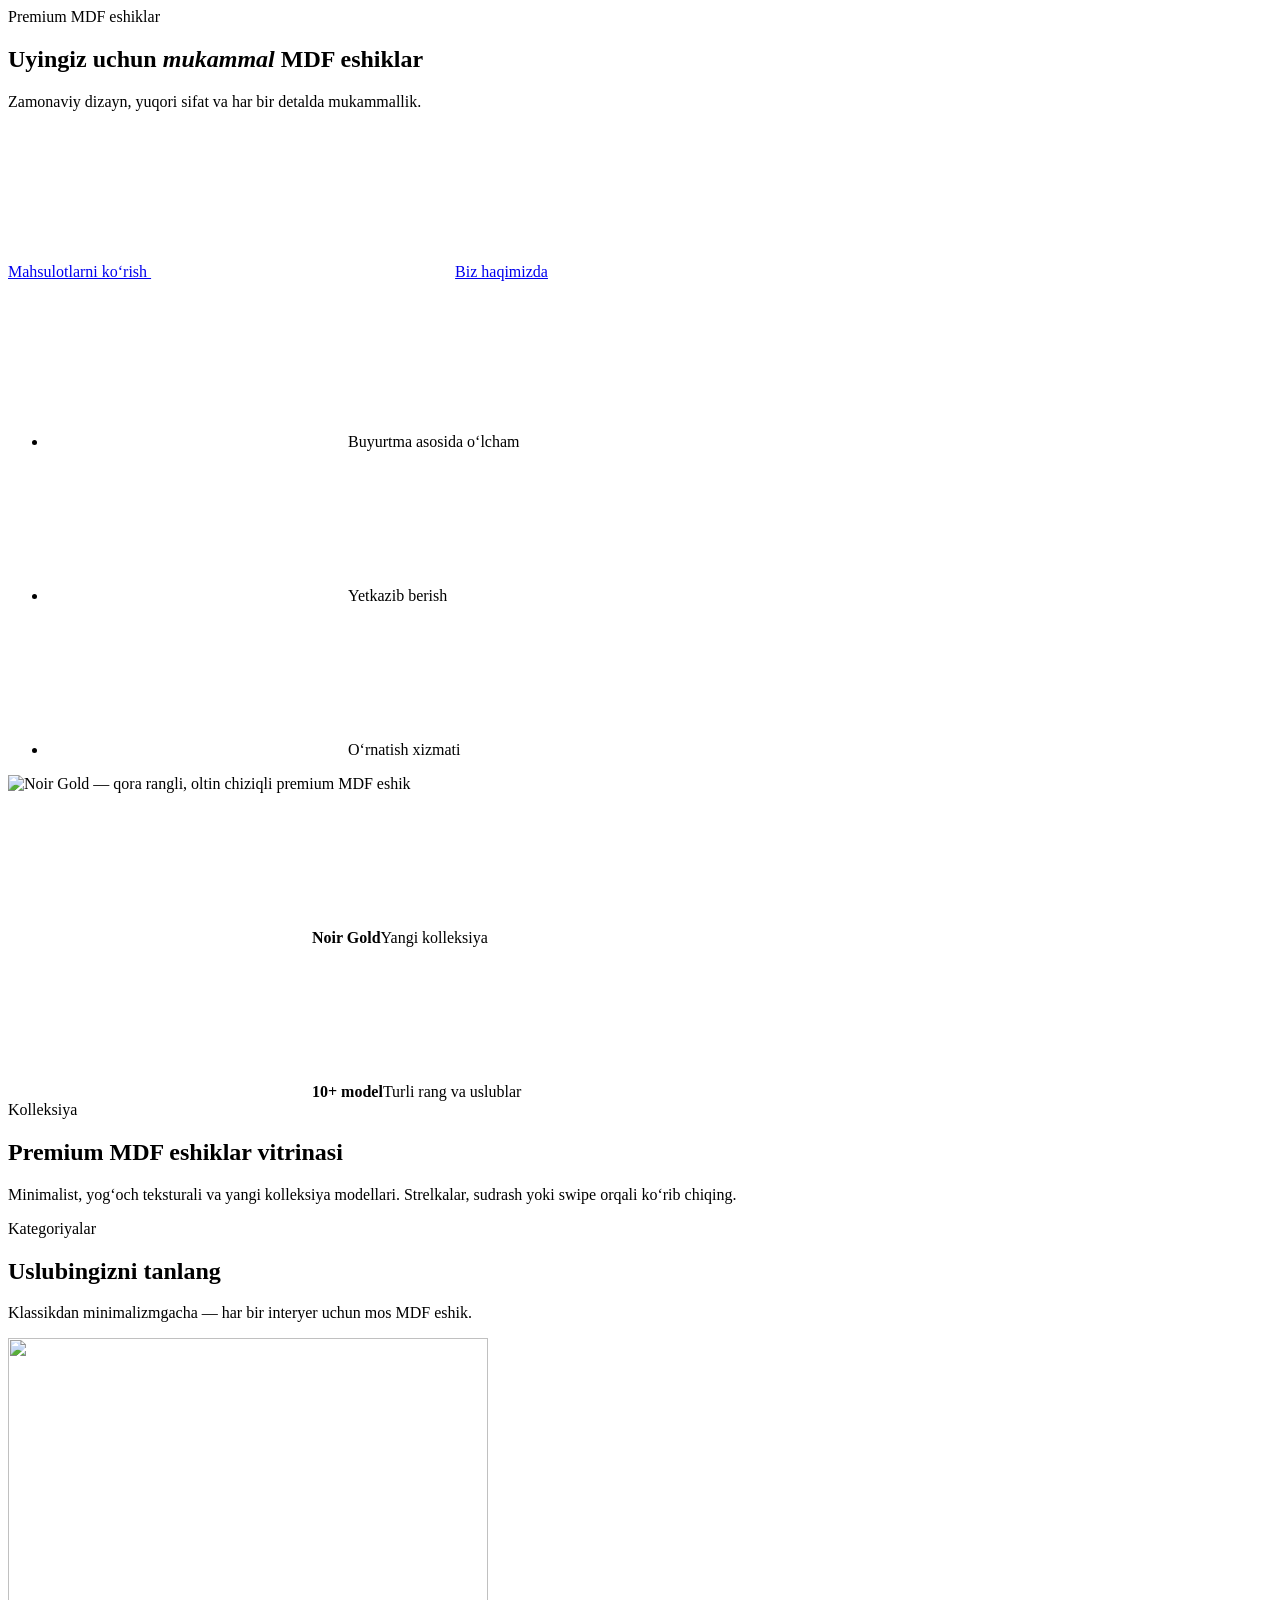
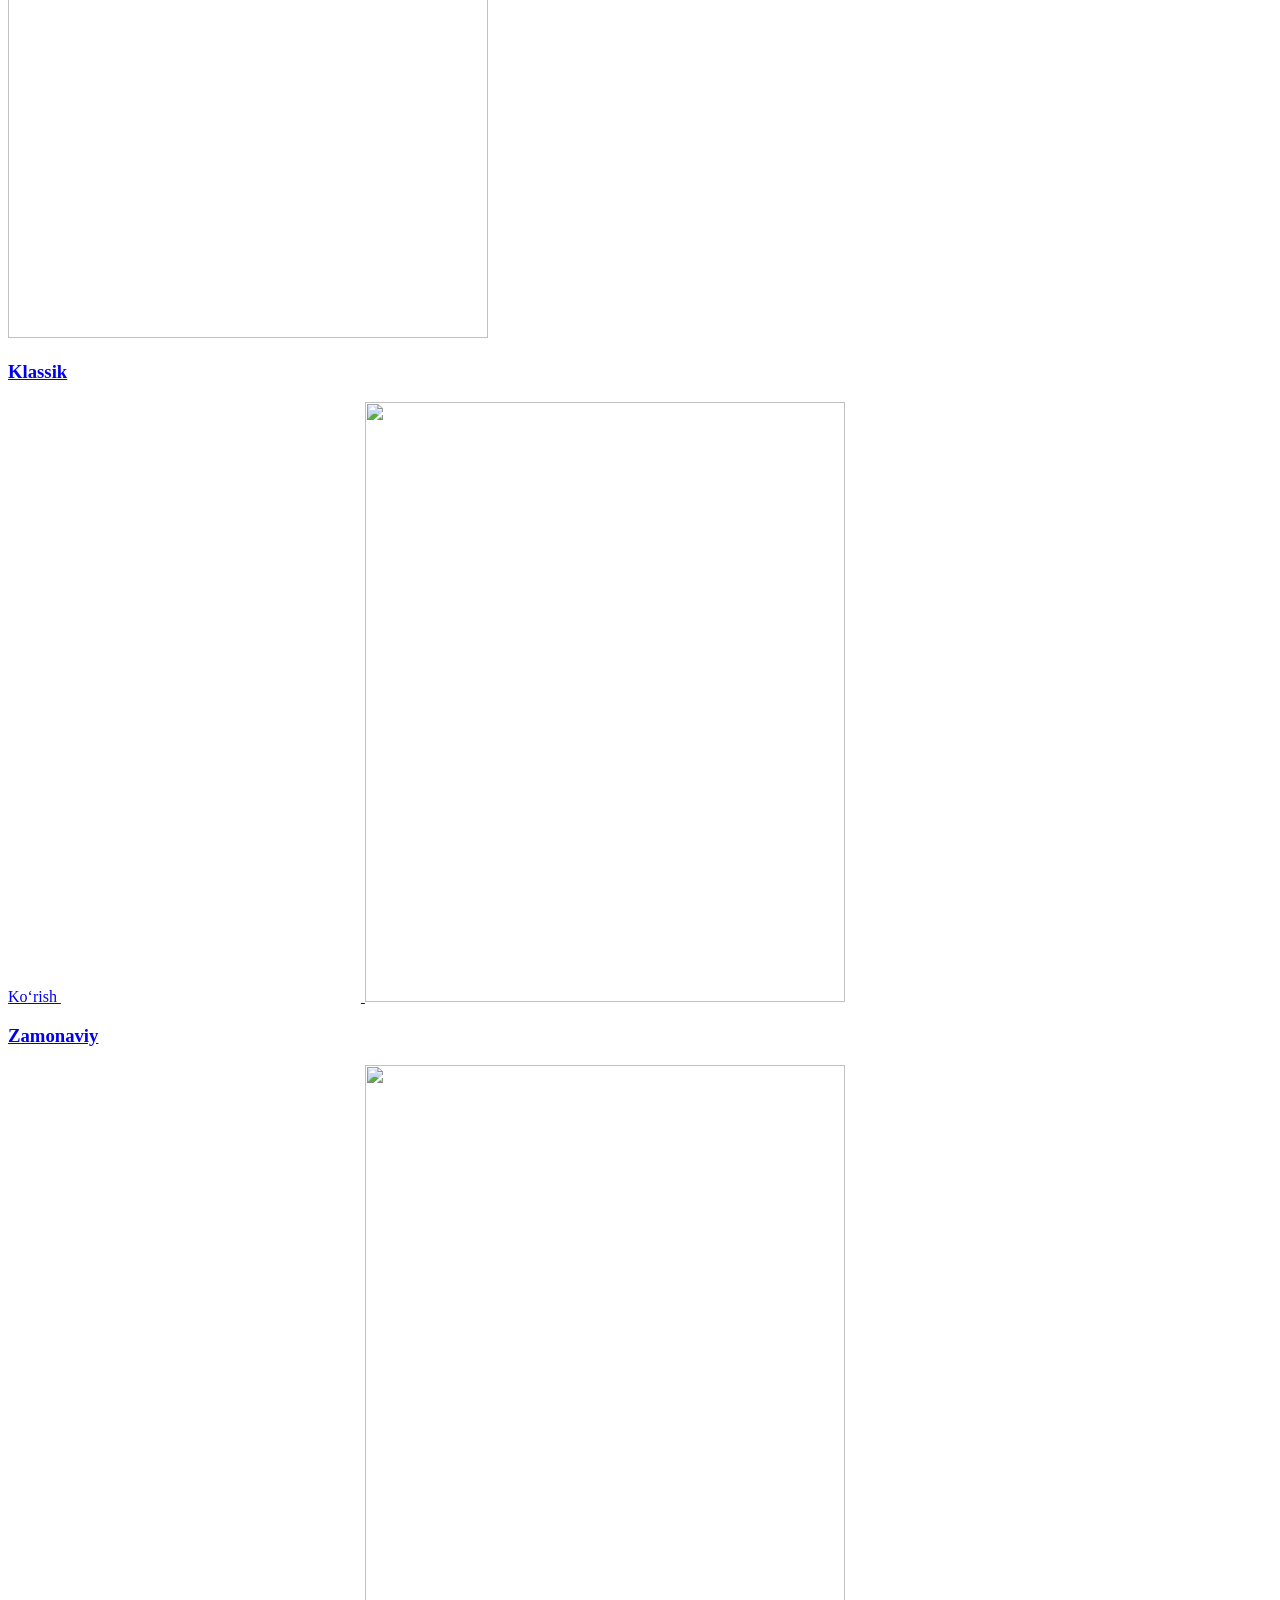
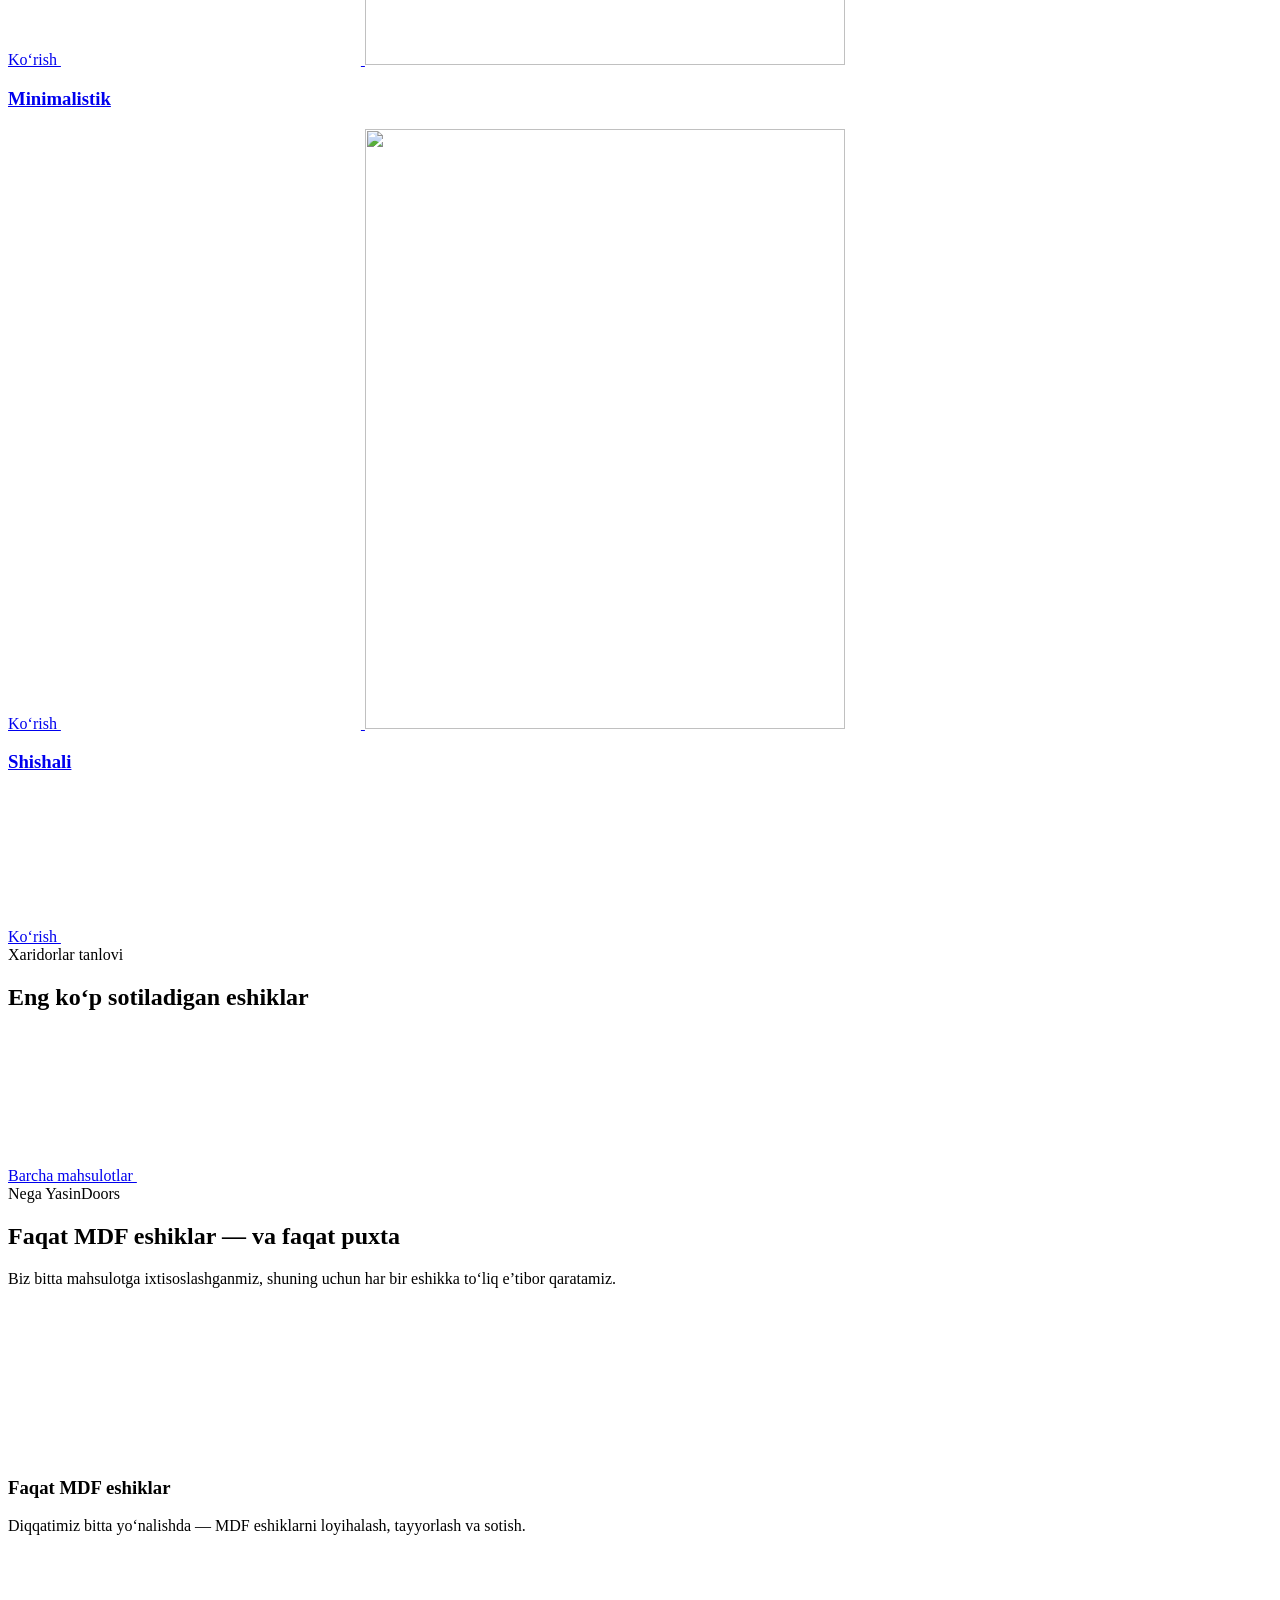
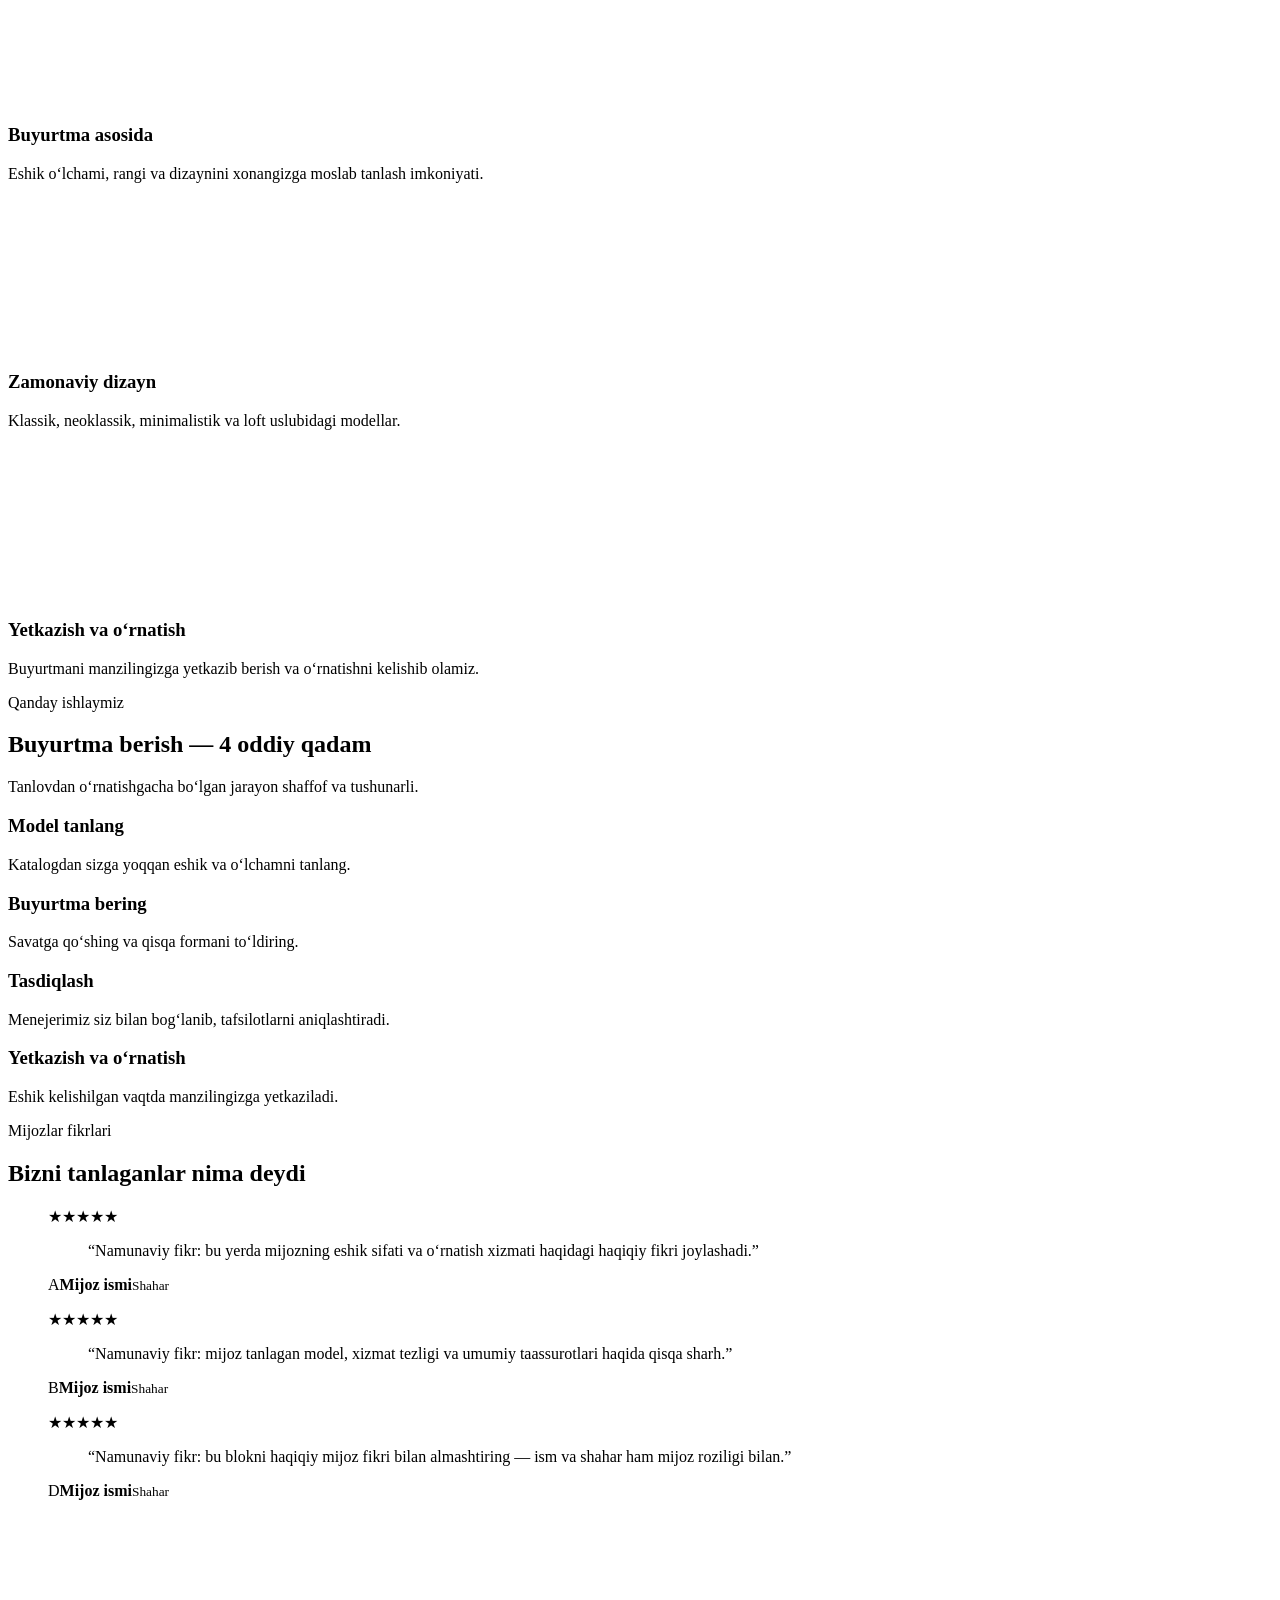
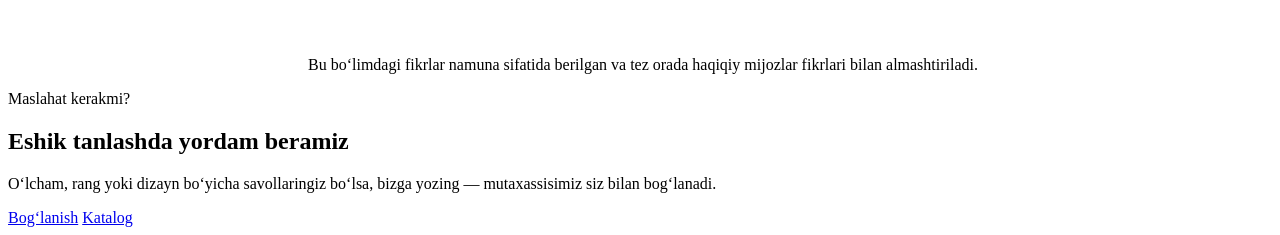
==== commit e4092c37: "Add files via upload" ====
--- a/index.html
+++ b/index.html
@@ -1,99 +1,229 @@
-<!DOCTYPE html>
-<html lang="uz">
+<!doctype html>
+<html lang="uz" class="no-js">
 <head>
-  <meta charset="UTF-8">
-  <meta name="viewport" content="width=device-width, initial-scale=1.0">
-  <title>YasinDoors — premium MDF eshiklar</title>
-  <meta name="description" content="Faqat MDF eshiklar: zamonaviy dizayn, aniq o‘lcham, konstruktor va onlayn buyurtma.">
+  <meta charset="utf-8">
+  <meta name="viewport" content="width=device-width, initial-scale=1">
+  <title>YasinDoors — Premium MDF eshiklar</title>
+  <meta name="description" content="YasinDoors — uyingiz uchun zamonaviy dizayndagi, yuqori sifatli MDF eshiklar. Katalog, buyurtma asosida tayyorlash, yetkazib berish va o‘rnatish.">
+  <meta name="theme-color" content="#f7f5f1">
+  <link rel="icon" href="assets/img/favicon.svg" type="image/svg+xml">
   <link rel="preconnect" href="https://fonts.googleapis.com">
   <link rel="preconnect" href="https://fonts.gstatic.com" crossorigin>
-  <link href="https://fonts.googleapis.com/css2?family=Inter+Tight:wght@500;600;700;800&family=Manrope:wght@400;500;600;700;800&display=swap" rel="stylesheet">
-  <link rel="canonical" href="/">
-  <meta property="og:title" content="YasinDoors — premium MDF eshiklar"><meta property="og:type" content="website"><meta property="og:locale" content="uz_UZ">
-  <link rel="icon" href="icon.svg" type="image/svg+xml">
-  <link rel="stylesheet" href="style.css">
-  <script>try{document.documentElement.dataset.theme=localStorage.getItem('theme')||(matchMedia('(prefers-color-scheme:dark)').matches?'dark':'light')}catch(e){}</script>
-  <meta property="og:title" content="YasinDoors — premium MDF eshiklar"><meta property="og:type" content="website">
-  <meta name="theme-color" content="#0b0b0a">
-  <script type="application/ld+json">{"@context":"https://schema.org","@type":"Organization","name":"YasinDoors","description":"Faqat MDF eshiklar internet-do‘koni"}</script>
+  <link href="https://fonts.googleapis.com/css2?family=Manrope:wght@400;500;600;700;800&display=swap" rel="stylesheet">
+  <link rel="stylesheet" href="assets/css/style.css">
+  <link rel="stylesheet" href="assets/css/loader.css">
+  <script src="assets/js/theme-init.js"></script>
+  <script src="assets/js/loader.js"></script>
 </head>
 <body data-page="home">
-  <a class="skip" href="#main">Asosiy kontentga o‘tish</a>
-  <header class="header" id="site-header"></header>
-  <main id="main">
-    <section class="hero" id="top">
-      <div class="container hero__in">
-        <div class="hero__txt">
-          <span class="badge-top">YasinDoors · Premium MDF</span>
-          <h1>Uyingizga <em>yangi uslub</em> bering</h1>
-          <p class="lead" data-content="hero.lead">Sifatli material, aniq detallar va uyingiz uslubiga mos dizayn. Faqat MDF eshiklar.</p>
-          <div class="hero__btns"><a href="doors.html" class="btn btn--p">Katalogni ko‘rish <span data-icon="arrow"></span></a><a href="#config" class="btn btn--o">Eshik tanlash</a></div>
-          <ul class="hero__meta"><li><i data-icon="layers"></i>100% MDF</li><li><i data-icon="award"></i>Premium Quality</li><li><i data-icon="pen"></i>Individual dizayn</li></ul>
-        </div>
-        <div class="hero__vis">
-          <div class="hero__frame"><img data-door="3" alt="Interyerdagi qora MDF eshik" width="400" height="500" fetchpriority="high"></div>
-        </div>
-      </div>
-      <a class="scroll" href="#process" aria-label="Pastga aylantirish"><span>Pastga</span><span data-icon="down"></span></a>
-    </section>
-
-    <section class="proc" id="process" data-stage="1" aria-label="Eshik qanday tayyorlanadi">
-      <div class="proc__sticky">
-        <div class="proc__scene" id="procScene"></div>
-        <div class="proc__txt in" id="procTxt" aria-live="polite"></div>
-        <div class="proc__dots" id="procDots" aria-hidden="true"></div>
-        <div class="proc__hud" id="procHud" hidden aria-live="polite"></div>
-        <div class="proc__final" id="procFinal"></div>
-        <div class="proc__count" id="procCount" aria-hidden="true">I / VII</div>
-      </div>
-      <ol class="proc__list" id="procList"></ol>
-    </section>
-
-    <section class="stm" id="statement" aria-label="Biz haqimizda">
-      <div class="stm__sticky"><p class="stm__eb">YasinDoors № 01</p>
-        <p class="stm__t" id="stmText">Ba’zi eshiklar shunchaki o‘rnatiladi va unutiladi. Bu eshik esa uyingizning birinchi taassuroti bo‘ladi — har kuni, har kirishda.</p></div>
-    </section>
-
-    <section class="section section--alt" id="collection"><div class="container">
-      <div class="colhead reveal"><div class="head"><p class="eyebrow">Vitrina</p><h2 id="colTitle">Premium kolleksiya</h2></div><p class="colhead__p">Rang va uslubni tanlang — har bir eshik alohida sahifa, tezkor ko‘rish va konstruktor bilan.</p></div>
-      <div class="tabsrow reveal"><div class="chips" id="homeTabs" role="group" aria-label="Kolleksiya bo‘limlari"></div></div>
-      <div class="grid" id="featured" aria-busy="true"><div class="sk"><i></i><b></b><u></u></div><div class="sk"><i></i><b></b><u></u></div><div class="sk"><i></i><b></b><u></u></div></div>
-      <p class="more"><a href="doors.html" class="btn btn--o">Barcha eshiklarni ko‘rish <span data-icon="arrow"></span></a></p>
-    </div></section>
-
-    <section class="section" id="colorsSec" hidden><div class="container">
-      <div class="head reveal"><p class="eyebrow">Galereya</p><h2>Ranglar va dizaynlar</h2><p>Interyeringizga mos tusni tanlang — har bir rang alohida kolleksiyada.</p></div>
-      <div class="swatches" id="swatches"></div>
-    </div></section>
-
-    <section class="section section--alt" id="config" hidden><div class="container">
-      <div class="head reveal"><p class="eyebrow">Konstruktor</p><h2>O‘z eshigingizni yarating</h2><p>Model, rang, qoplama va dastakni tanlang — natijani darhol ko‘ring.</p></div>
-      <div class="cfg" id="cfgRoot"></div>
-    </div></section>
-
-    <section class="section"><div class="container">
-      <div class="head reveal"><p class="eyebrow">Afzalliklar</p><h2>Nega YasinDoors?</h2></div>
-      <div class="cards4"><article class="box reveal"><span class="ico" data-icon="layers"></span><h3>Faqat MDF</h3><p>Butun e’tiborimiz bitta mahsulotda — MDF eshiklarda.</p></article><article class="box reveal"><span class="ico" data-icon="award"></span><h3>Premium sifat</h3><p>Sifatli material va nafis, aniq detallar.</p></article><article class="box reveal"><span class="ico" data-icon="pen"></span><h3>Individual dizayn</h3><p>Turli rang, uslub va modellardan tanlash.</p></article><article class="box reveal"><span class="ico" data-icon="shield"></span><h3>Ishonch</h3><p>Ochiq munosabat va qulay buyurtma jarayoni.</p></article></div>
-    </div></section>
-
-    <section class="section" id="reviewsSec" hidden><div class="container">
-      <div class="head reveal"><p class="eyebrow">Fikrlar</p><h2>Mijozlarimiz nima deydi</h2></div>
-      <div class="reviews" id="reviewsList"></div>
-    </div></section>
-
-    <section class="section section--alt" id="viewedSec" hidden><div class="container">
-      <div class="head reveal"><p class="eyebrow">Tarix</p><h2>Siz ko‘rgan eshiklar</h2></div>
-      <div class="grid" id="viewedGrid"></div>
-    </div></section>
-
-    <section class="section" id="faqSec" hidden><div class="container">
-      <div class="head reveal"><p class="eyebrow">Savol-javob</p><h2>Ko‘p so‘raladigan savollar</h2></div>
-      <div class="faq" id="faqList"></div>
-    </div></section>
-
-    <section class="cta" id="site-cta"></section>
+  <div data-include="header"></div>
+
+  <main>
+    <!-- HERO -->
+    <section class="hero">
+      <div class="container hero-grid">
+        <div>
+          <span class="eyebrow">Premium MDF eshiklar</span>
+          <h1 class="title-xl">Uyingiz uchun <em>mukammal</em> MDF eshiklar</h1>
+          <p class="lead">Zamonaviy dizayn, yuqori sifat va har bir detalda mukammallik.</p>
+          <div class="hero-actions">
+            <a class="btn btn--gold" href="products.html">Mahsulotlarni ko‘rish <svg class="icon" aria-hidden="true"><use href="#i-arrow"></use></svg></a>
+            <a class="btn btn--outline" href="about.html">Biz haqimizda</a>
+          </div>
+          <ul class="hero-points">
+            <li><svg class="icon" aria-hidden="true"><use href="#i-ruler"></use></svg>Buyurtma asosida o‘lcham</li>
+            <li><svg class="icon" aria-hidden="true"><use href="#i-truck"></use></svg>Yetkazib berish</li>
+            <li><svg class="icon" aria-hidden="true"><use href="#i-tool"></use></svg>O‘rnatish xizmati</li>
+          </ul>
+        </div>
+        <div class="hero-visual">
+          <div class="hero-frame">
+            <img src="assets/img/doors/noir-gold.svg" alt="Noir Gold — qora rangli, oltin chiziqli premium MDF eshik" width="480" height="600" fetchpriority="high">
+          </div>
+          <div class="hero-tag hero-tag--b">
+            <span class="dot"><svg class="icon" aria-hidden="true"><use href="#i-spark"></use></svg></span>
+            <span><strong>Noir Gold</strong>Yangi kolleksiya</span>
+          </div>
+          <div class="hero-tag hero-tag--a">
+            <span class="dot"><svg class="icon" aria-hidden="true"><use href="#i-layers"></use></svg></span>
+            <span><strong>10+ model</strong>Turli rang va uslublar</span>
+          </div>
+        </div>
+      </div>
+    </section>
+
+    <!-- 3D SHOWCASE CAROUSEL -->
+    <section class="showcase" aria-labelledby="showcaseTitle">
+      <div class="container">
+        <div class="section-head reveal">
+          <div>
+            <span class="eyebrow">Kolleksiya</span>
+            <h2 class="title-lg" id="showcaseTitle">Premium MDF eshiklar vitrinasi</h2>
+          </div>
+          <p>Minimalist, yog‘och teksturali va yangi kolleksiya modellari. Strelkalar, sudrash yoki swipe orqali ko‘rib chiqing.</p>
+        </div>
+      </div>
+      <div id="doorShowcase"></div>
+    </section>
+
+    <!-- KATEGORIYALAR -->
+    <section class="section section--tight">
+      <div class="container">
+        <div class="section-head reveal">
+          <div>
+            <span class="eyebrow">Kategoriyalar</span>
+            <h2 class="title-lg">Uslubingizni tanlang</h2>
+          </div>
+          <p>Klassikdan minimalizmgacha — har bir interyer uchun mos MDF eshik.</p>
+        </div>
+        <div class="cat-grid">
+          <a class="cat-card reveal" href="products.html?style=klassik">
+            <img src="assets/img/doors/classic-royal.svg" alt="" loading="lazy" width="480" height="600">
+            <h3>Klassik</h3><span>Ko‘rish <svg class="icon" aria-hidden="true"><use href="#i-arrow"></use></svg></span>
+          </a>
+          <a class="cat-card reveal" href="products.html?style=zamonaviy">
+            <img src="assets/img/doors/nordic-oak.svg" alt="" loading="lazy" width="480" height="600">
+            <h3>Zamonaviy</h3><span>Ko‘rish <svg class="icon" aria-hidden="true"><use href="#i-arrow"></use></svg></span>
+          </a>
+          <a class="cat-card reveal" href="products.html?style=minimalistik">
+            <img src="assets/img/doors/linea-grafit.svg" alt="" loading="lazy" width="480" height="600">
+            <h3>Minimalistik</h3><span>Ko‘rish <svg class="icon" aria-hidden="true"><use href="#i-arrow"></use></svg></span>
+          </a>
+          <a class="cat-card reveal" href="products.html?style=shishali">
+            <img src="assets/img/doors/walnut-glass.svg" alt="" loading="lazy" width="480" height="600">
+            <h3>Shishali</h3><span>Ko‘rish <svg class="icon" aria-hidden="true"><use href="#i-arrow"></use></svg></span>
+          </a>
+        </div>
+      </div>
+    </section>
+
+    <!-- ENG KO‘P SOTILADIGANLAR -->
+    <section class="section section--soft">
+      <div class="container">
+        <div class="section-head reveal">
+          <div>
+            <span class="eyebrow">Xaridorlar tanlovi</span>
+            <h2 class="title-lg">Eng ko‘p sotiladigan eshiklar</h2>
+          </div>
+          <a class="btn btn--outline" href="products.html">Barcha mahsulotlar <svg class="icon" aria-hidden="true"><use href="#i-arrow"></use></svg></a>
+        </div>
+        <div class="product-grid" id="bestsellers"></div>
+      </div>
+    </section>
+
+    <!-- AFZALLIKLAR -->
+    <section class="section">
+      <div class="container">
+        <div class="section-head reveal">
+          <div>
+            <span class="eyebrow">Nega YasinDoors</span>
+            <h2 class="title-lg">Faqat MDF eshiklar — va faqat puxta</h2>
+          </div>
+          <p>Biz bitta mahsulotga ixtisoslashganmiz, shuning uchun har bir eshikka to‘liq e’tibor qaratamiz.</p>
+        </div>
+        <div class="feature-grid">
+          <div class="feature reveal">
+            <div class="feature-icon"><svg class="icon" aria-hidden="true"><use href="#i-door"></use></svg></div>
+            <h3>Faqat MDF eshiklar</h3>
+            <p>Diqqatimiz bitta yo‘nalishda — MDF eshiklarni loyihalash, tayyorlash va sotish.</p>
+          </div>
+          <div class="feature reveal">
+            <div class="feature-icon"><svg class="icon" aria-hidden="true"><use href="#i-ruler"></use></svg></div>
+            <h3>Buyurtma asosida</h3>
+            <p>Eshik o‘lchami, rangi va dizaynini xonangizga moslab tanlash imkoniyati.</p>
+          </div>
+          <div class="feature reveal">
+            <div class="feature-icon"><svg class="icon" aria-hidden="true"><use href="#i-spark"></use></svg></div>
+            <h3>Zamonaviy dizayn</h3>
+            <p>Klassik, neoklassik, minimalistik va loft uslubidagi modellar.</p>
+          </div>
+          <div class="feature reveal">
+            <div class="feature-icon"><svg class="icon" aria-hidden="true"><use href="#i-truck"></use></svg></div>
+            <h3>Yetkazish va o‘rnatish</h3>
+            <p>Buyurtmani manzilingizga yetkazib berish va o‘rnatishni kelishib olamiz.</p>
+          </div>
+        </div>
+      </div>
+    </section>
+
+    <!-- BUYURTMA BOSQICHLARI -->
+    <section class="section dark-band">
+      <div class="container">
+        <div class="section-head reveal">
+          <div>
+            <span class="eyebrow">Qanday ishlaymiz</span>
+            <h2 class="title-lg">Buyurtma berish — 4 oddiy qadam</h2>
+          </div>
+          <p>Tanlovdan o‘rnatishgacha bo‘lgan jarayon shaffof va tushunarli.</p>
+        </div>
+        <div class="steps">
+          <div class="step reveal"><h3>Model tanlang</h3><p>Katalogdan sizga yoqqan eshik va o‘lchamni tanlang.</p></div>
+          <div class="step reveal"><h3>Buyurtma bering</h3><p>Savatga qo‘shing va qisqa formani to‘ldiring.</p></div>
+          <div class="step reveal"><h3>Tasdiqlash</h3><p>Menejerimiz siz bilan bog‘lanib, tafsilotlarni aniqlashtiradi.</p></div>
+          <div class="step reveal"><h3>Yetkazish va o‘rnatish</h3><p>Eshik kelishilgan vaqtda manzilingizga yetkaziladi.</p></div>
+        </div>
+      </div>
+    </section>
+
+    <!-- MIJOZLAR FIKRLARI -->
+    <section class="section">
+      <div class="container">
+        <div class="section-head reveal">
+          <div>
+            <span class="eyebrow">Mijozlar fikrlari</span>
+            <h2 class="title-lg">Bizni tanlaganlar nima deydi</h2>
+          </div>
+        </div>
+        <!--
+          DIQQAT: quyidagi fikrlar NAMUNA (joy egallovchi matn).
+          Saytni ishga tushirishdan oldin ularni haqiqiy mijozlar ruxsati bilan olingan fikrlarga almashtiring.
+        -->
+        <div class="testimonials">
+          <figure class="testimonial reveal">
+            <div class="stars" aria-label="5 dan 5">★★★★★</div>
+            <blockquote>“Namunaviy fikr: bu yerda mijozning eshik sifati va o‘rnatish xizmati haqidagi haqiqiy fikri joylashadi.”</blockquote>
+            <footer><span class="avatar">A</span><span><strong>Mijoz ismi</strong><small>Shahar</small></span></footer>
+          </figure>
+          <figure class="testimonial reveal">
+            <div class="stars" aria-label="5 dan 5">★★★★★</div>
+            <blockquote>“Namunaviy fikr: mijoz tanlagan model, xizmat tezligi va umumiy taassurotlari haqida qisqa sharh.”</blockquote>
+            <footer><span class="avatar">B</span><span><strong>Mijoz ismi</strong><small>Shahar</small></span></footer>
+          </figure>
+          <figure class="testimonial reveal">
+            <div class="stars" aria-label="5 dan 5">★★★★★</div>
+            <blockquote>“Namunaviy fikr: bu blokni haqiqiy mijoz fikri bilan almashtiring — ism va shahar ham mijoz roziligi bilan.”</blockquote>
+            <footer><span class="avatar">D</span><span><strong>Mijoz ismi</strong><small>Shahar</small></span></footer>
+          </figure>
+        </div>
+        <p class="note reveal" style="margin-top:20px"><svg class="icon" aria-hidden="true"><use href="#i-info"></use></svg>Bu bo‘limdagi fikrlar namuna sifatida berilgan va tez orada haqiqiy mijozlar fikrlari bilan almashtiriladi.</p>
+      </div>
+    </section>
+
+    <!-- CTA / ALOQA -->
+    <section class="section section--tight">
+      <div class="container">
+        <div class="cta reveal">
+          <div>
+            <span class="eyebrow">Maslahat kerakmi?</span>
+            <h2 class="title-lg">Eshik tanlashda yordam beramiz</h2>
+            <p>O‘lcham, rang yoki dizayn bo‘yicha savollaringiz bo‘lsa, bizga yozing — mutaxassisimiz siz bilan bog‘lanadi.</p>
+          </div>
+          <div class="cta-actions">
+            <a class="btn btn--gold" href="contact.html">Bog‘lanish</a>
+            <a class="btn btn--ghost-light" href="products.html">Katalog</a>
+          </div>
+        </div>
+      </div>
+    </section>
   </main>
-  <footer class="footer" id="site-footer"></footer>
-  <script src="script.js"></script>
+
+  <div data-include="footer"></div>
+
+  <script src="assets/js/config.js"></script>
+  <script src="assets/js/products.js"></script>
+  <script src="assets/js/app.js"></script>
+  <script src="assets/js/scroll.js"></script>
+  <script src="assets/js/carousel.js"></script>
+  <script src="assets/js/pages/home.js"></script>
 </body>
 </html>
